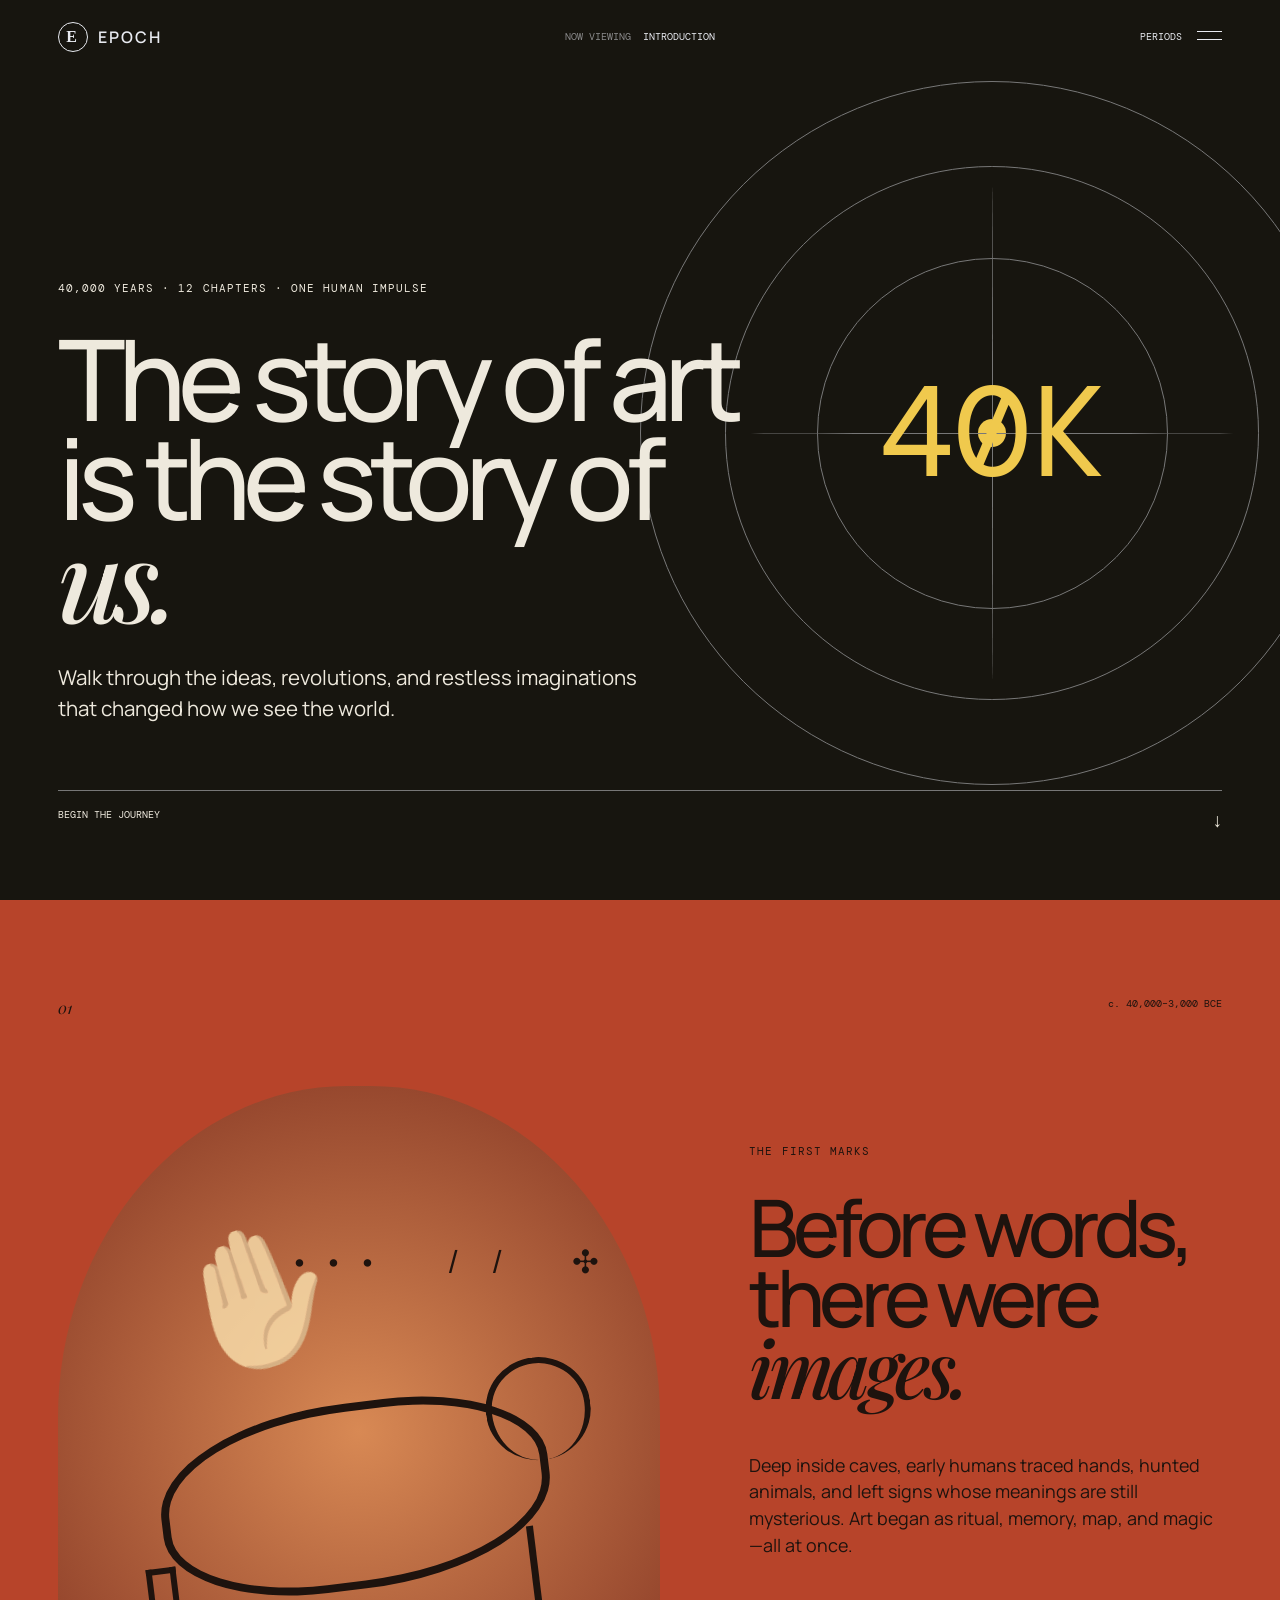
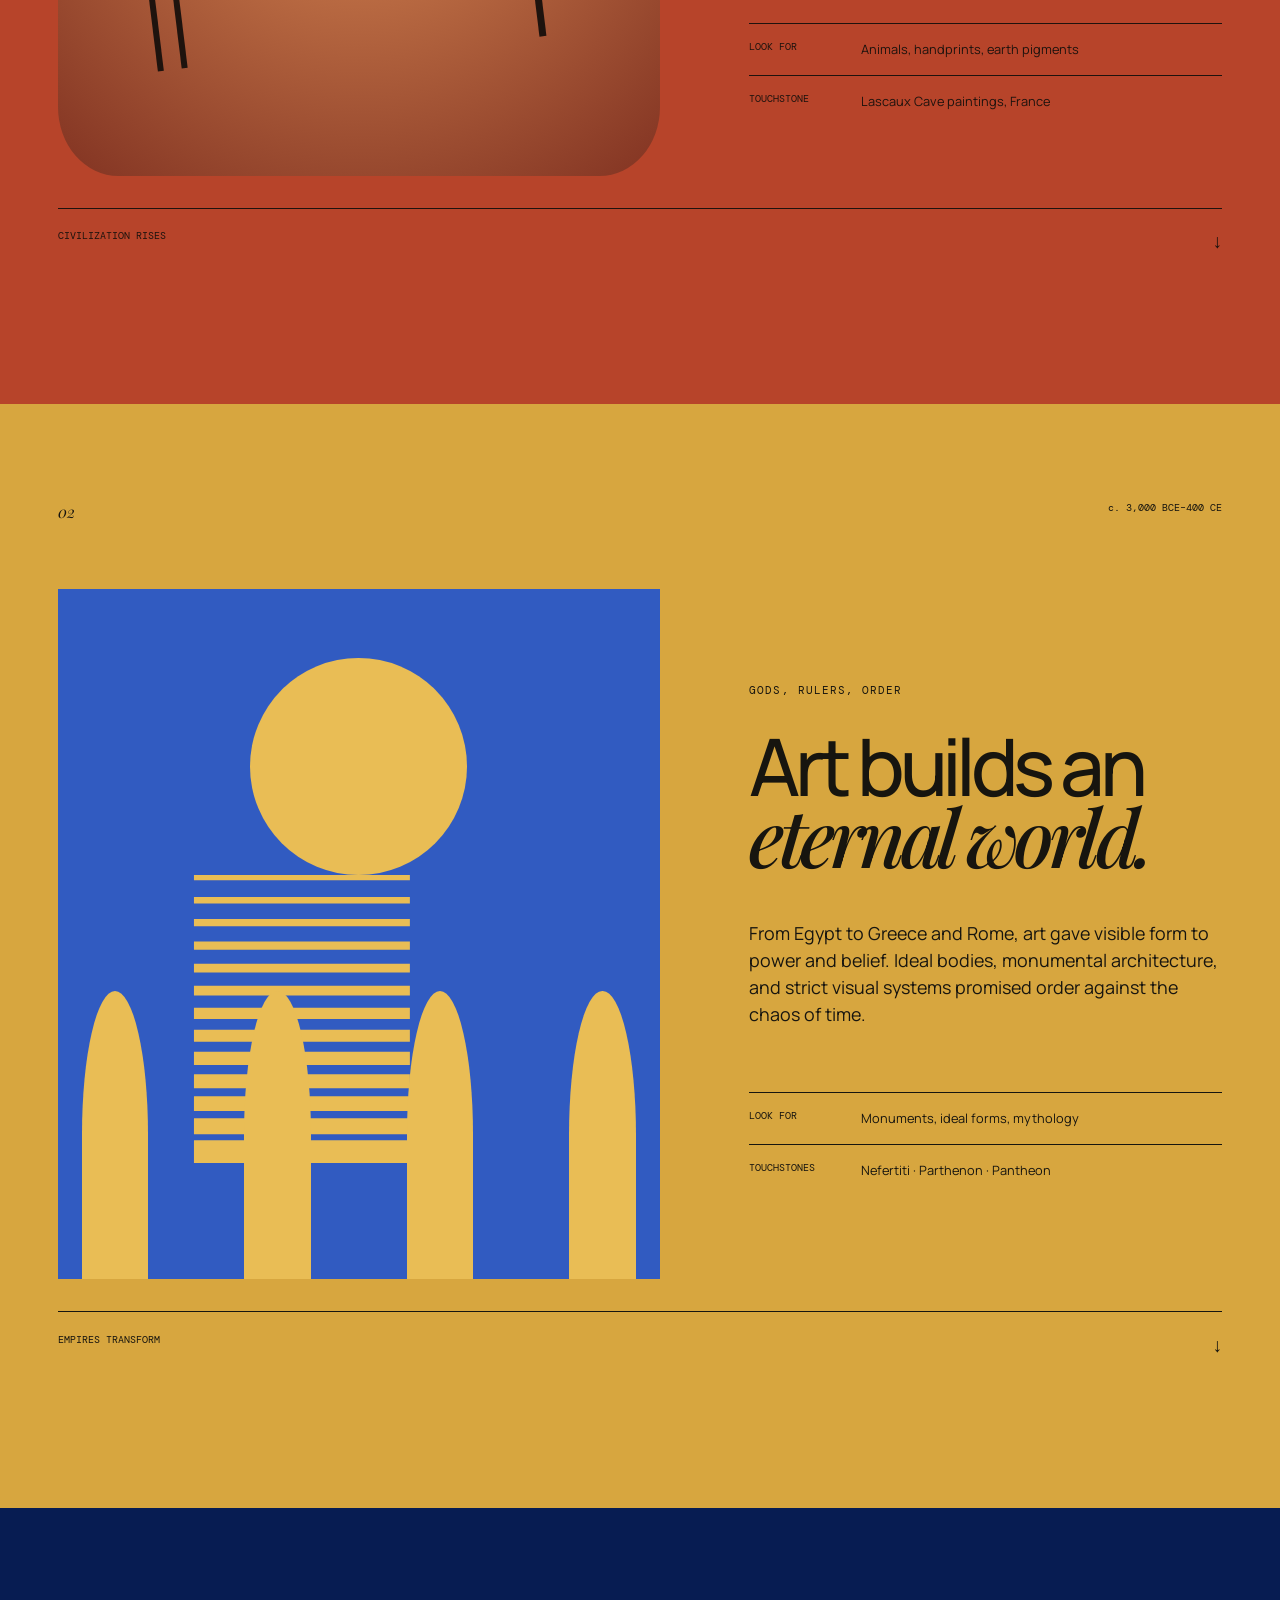
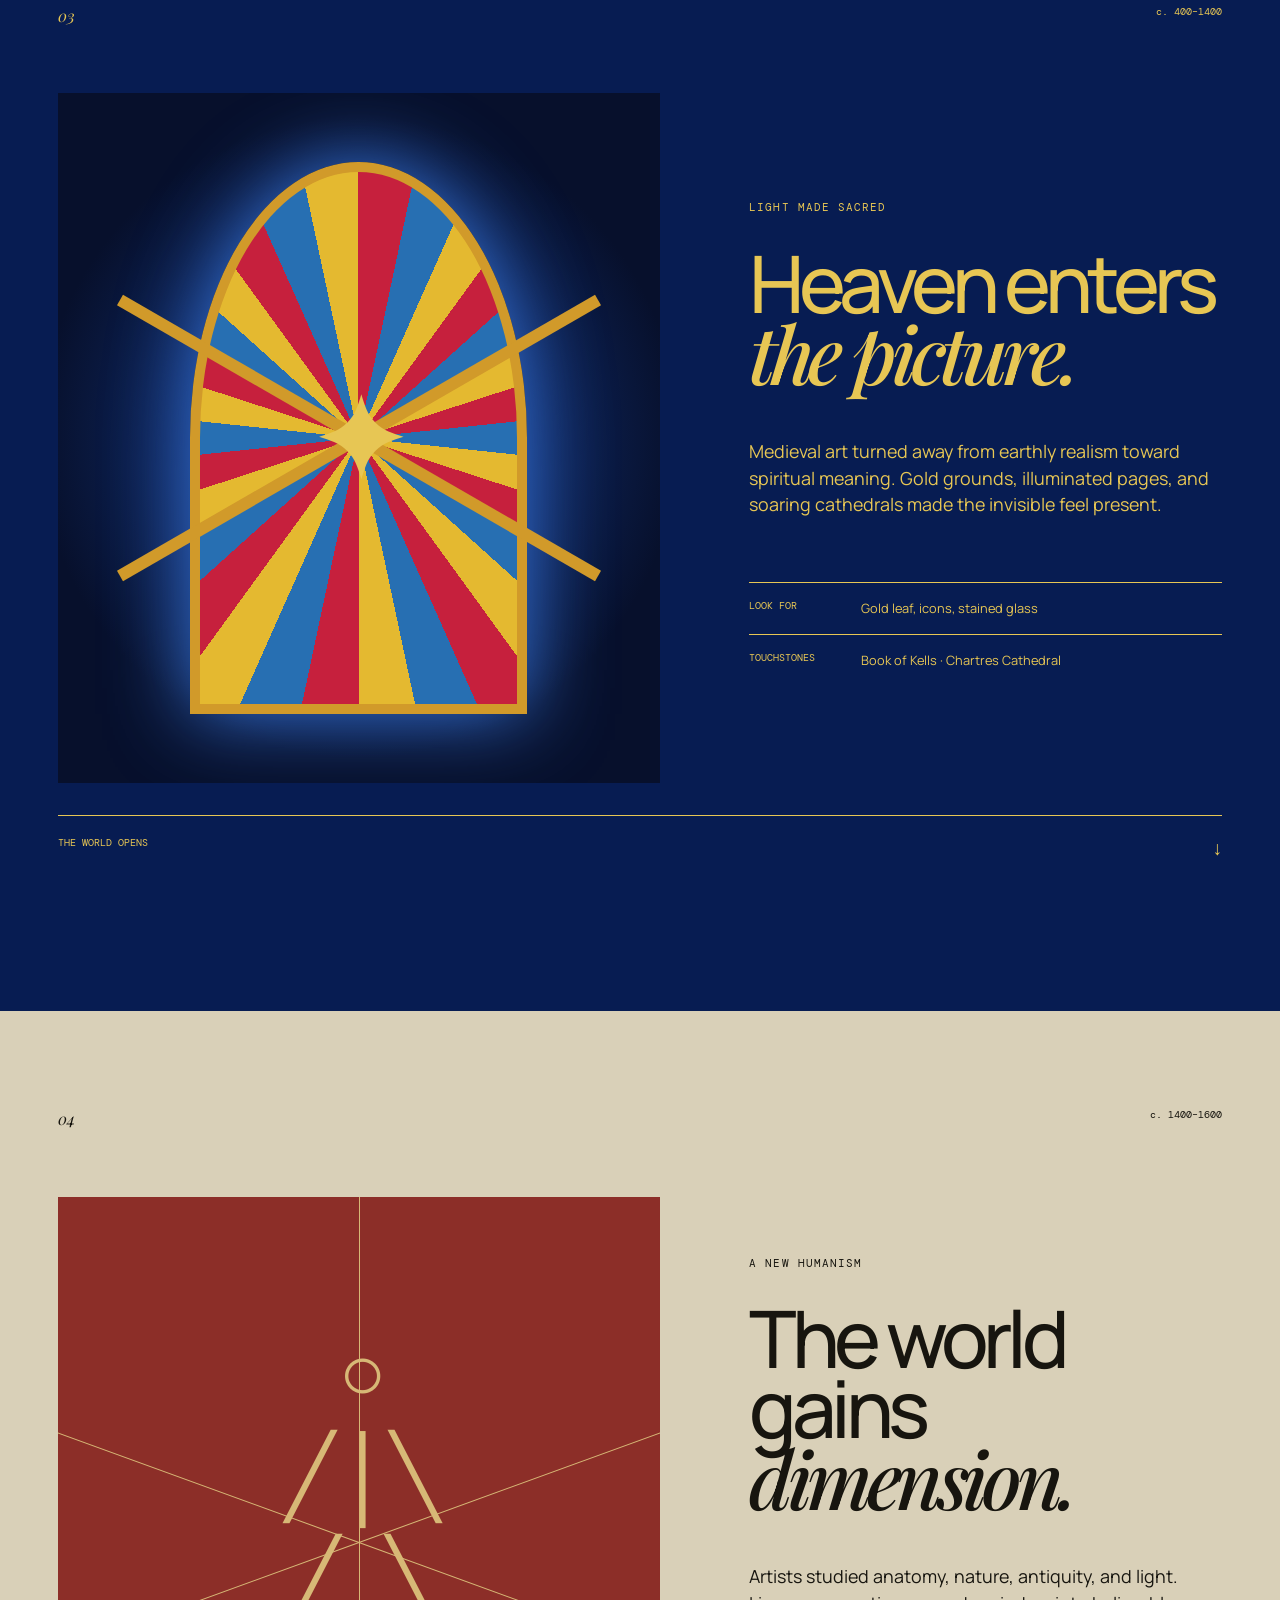
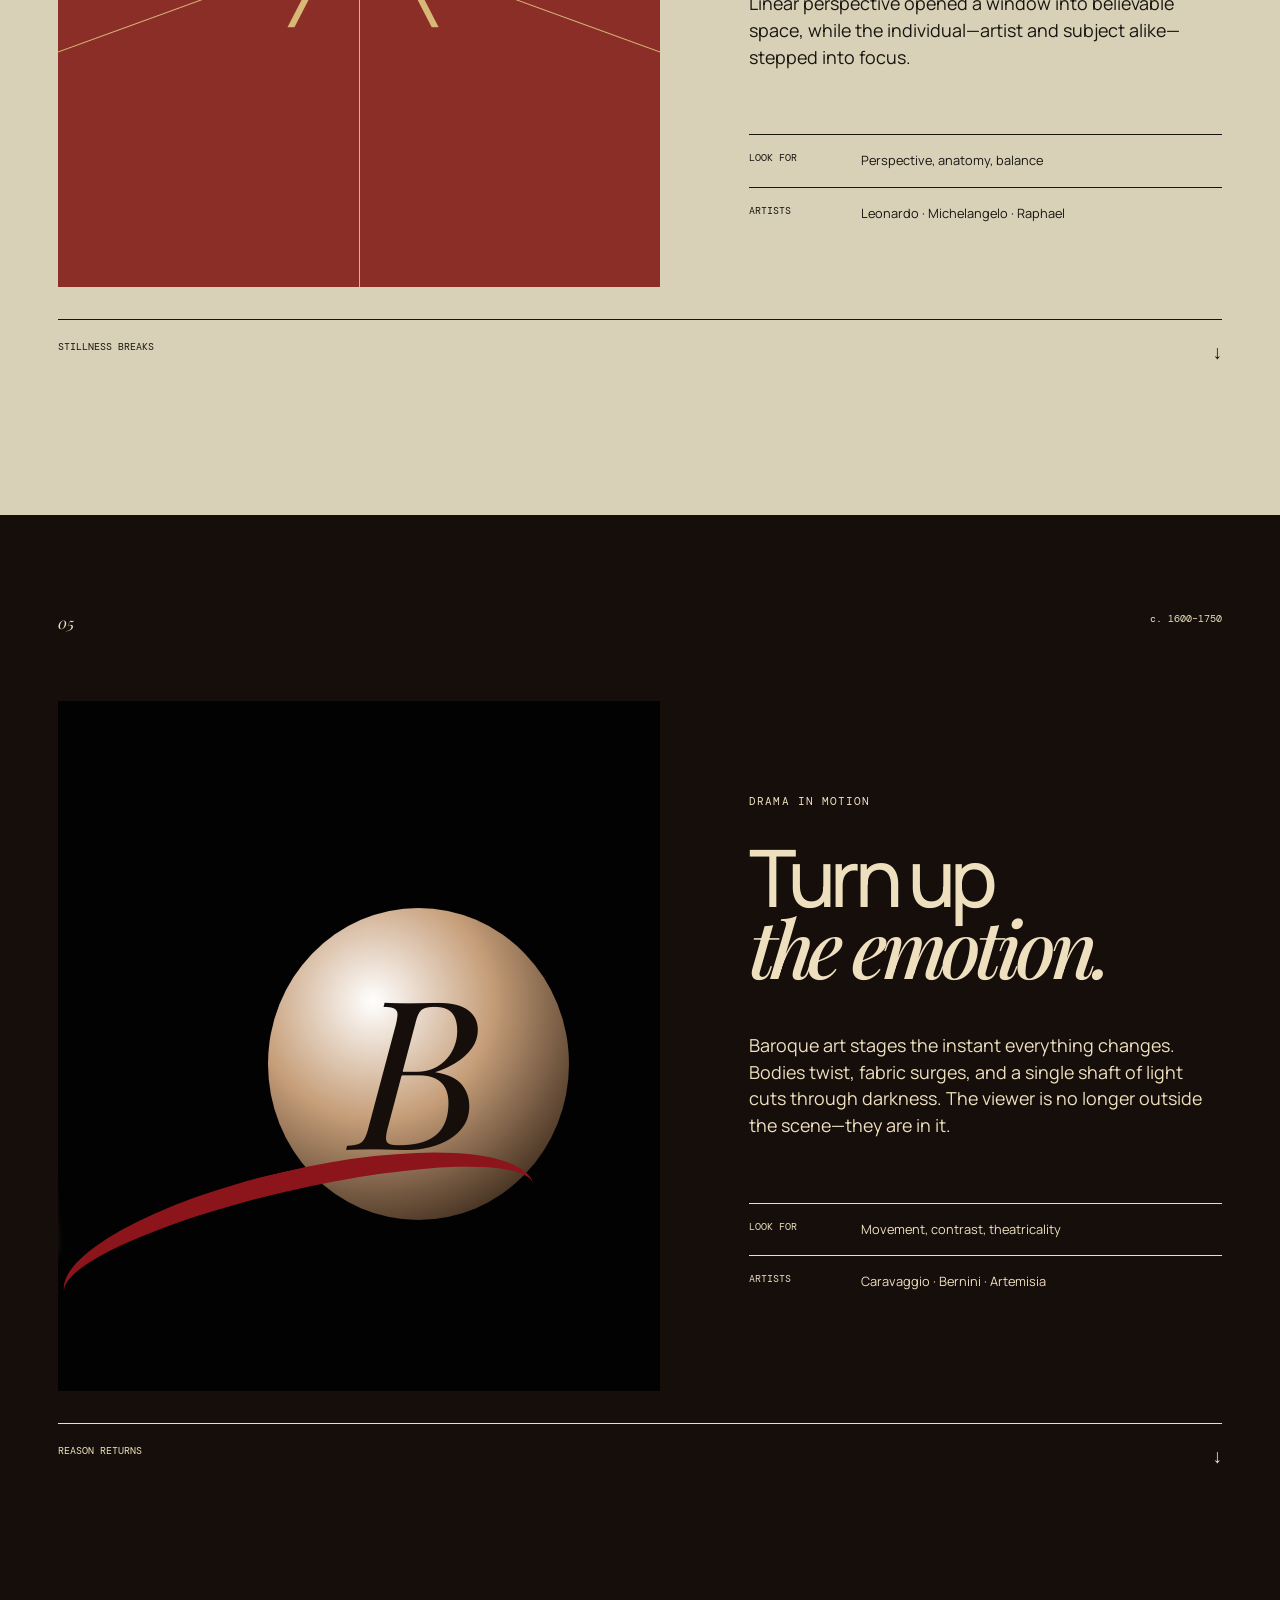
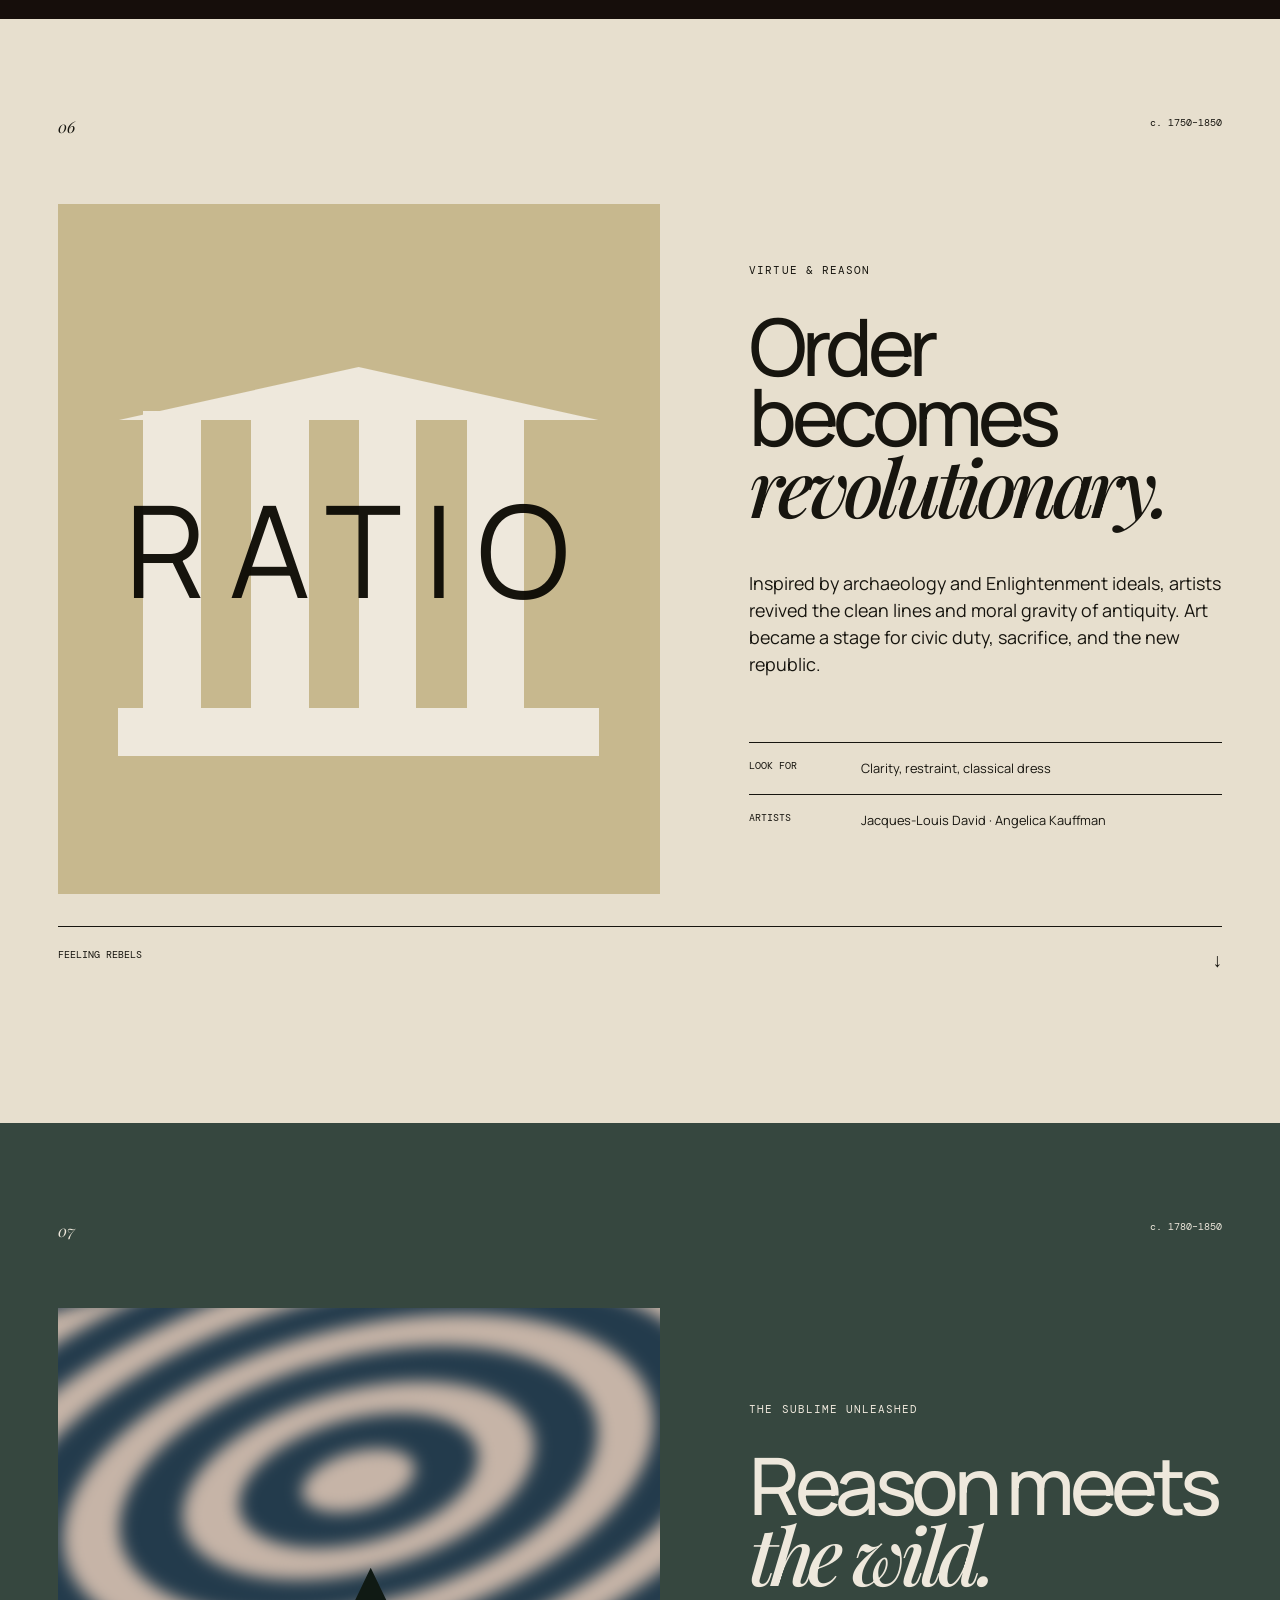
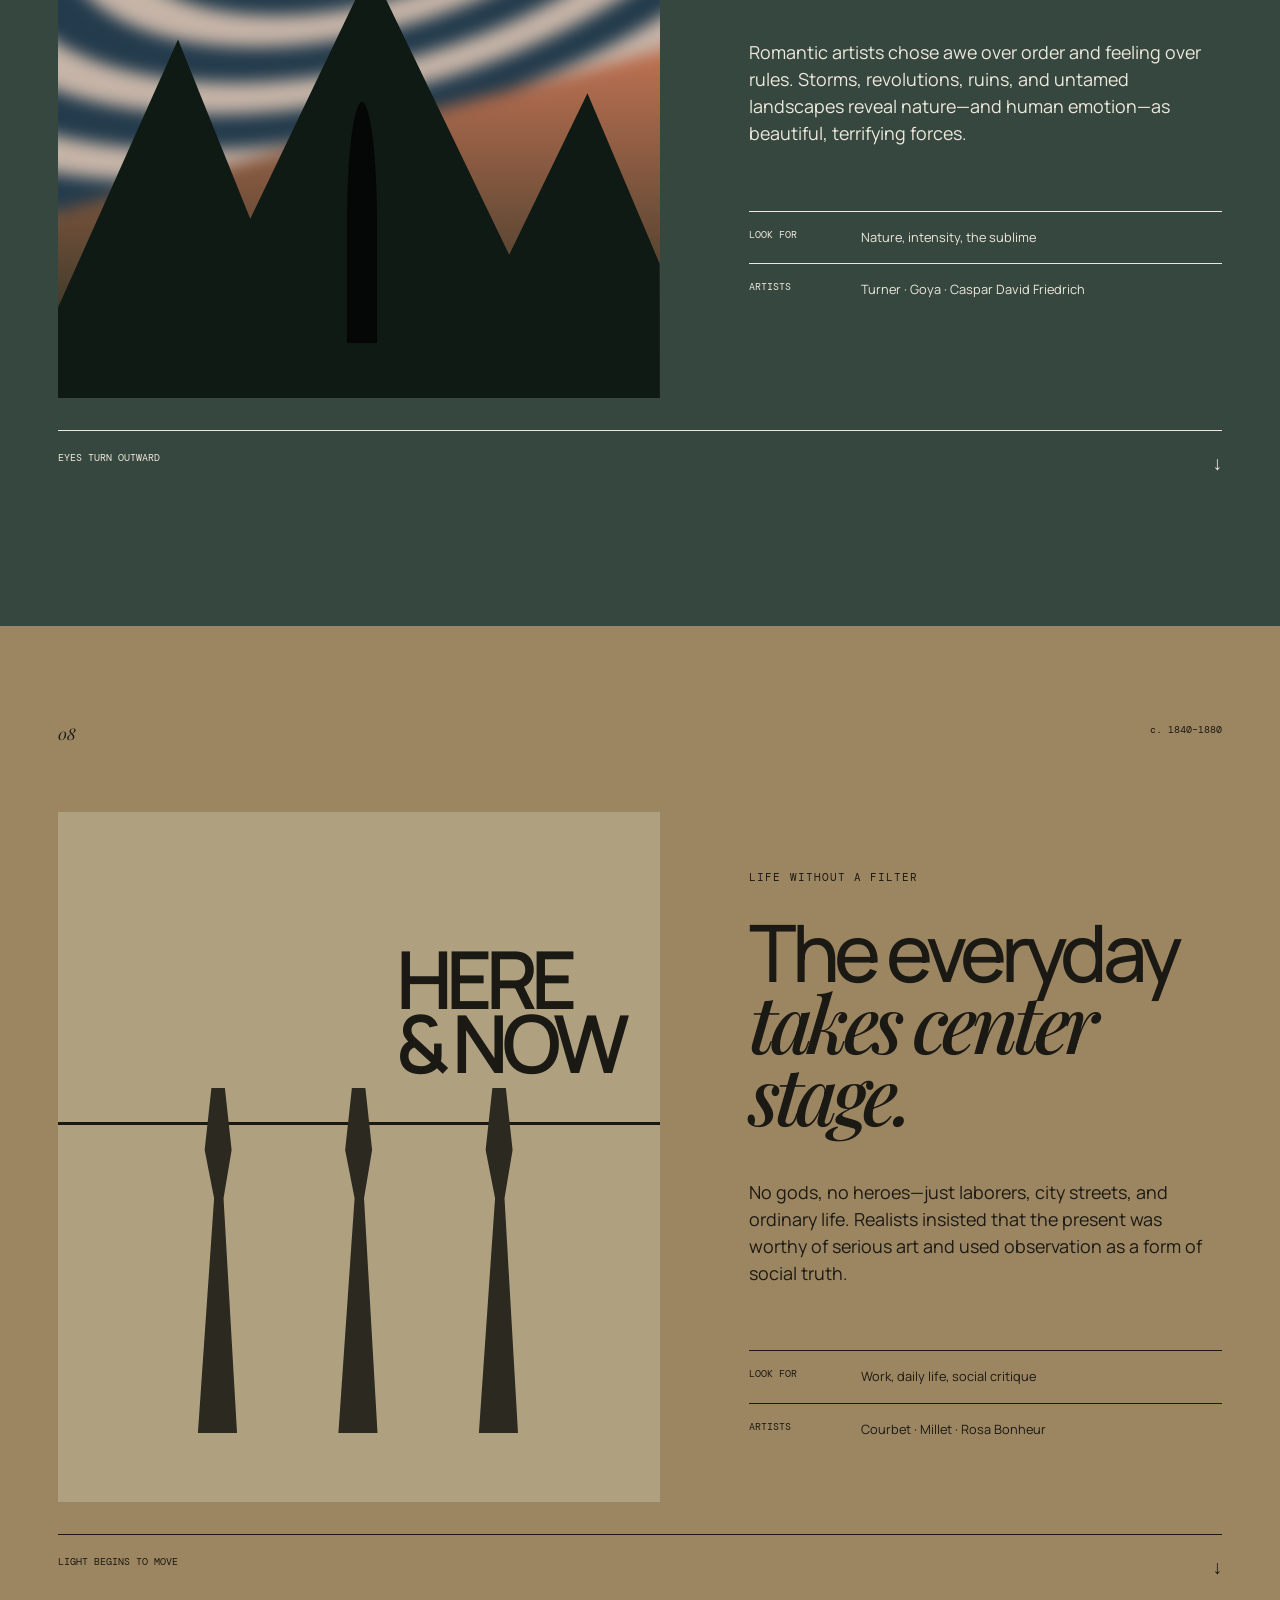
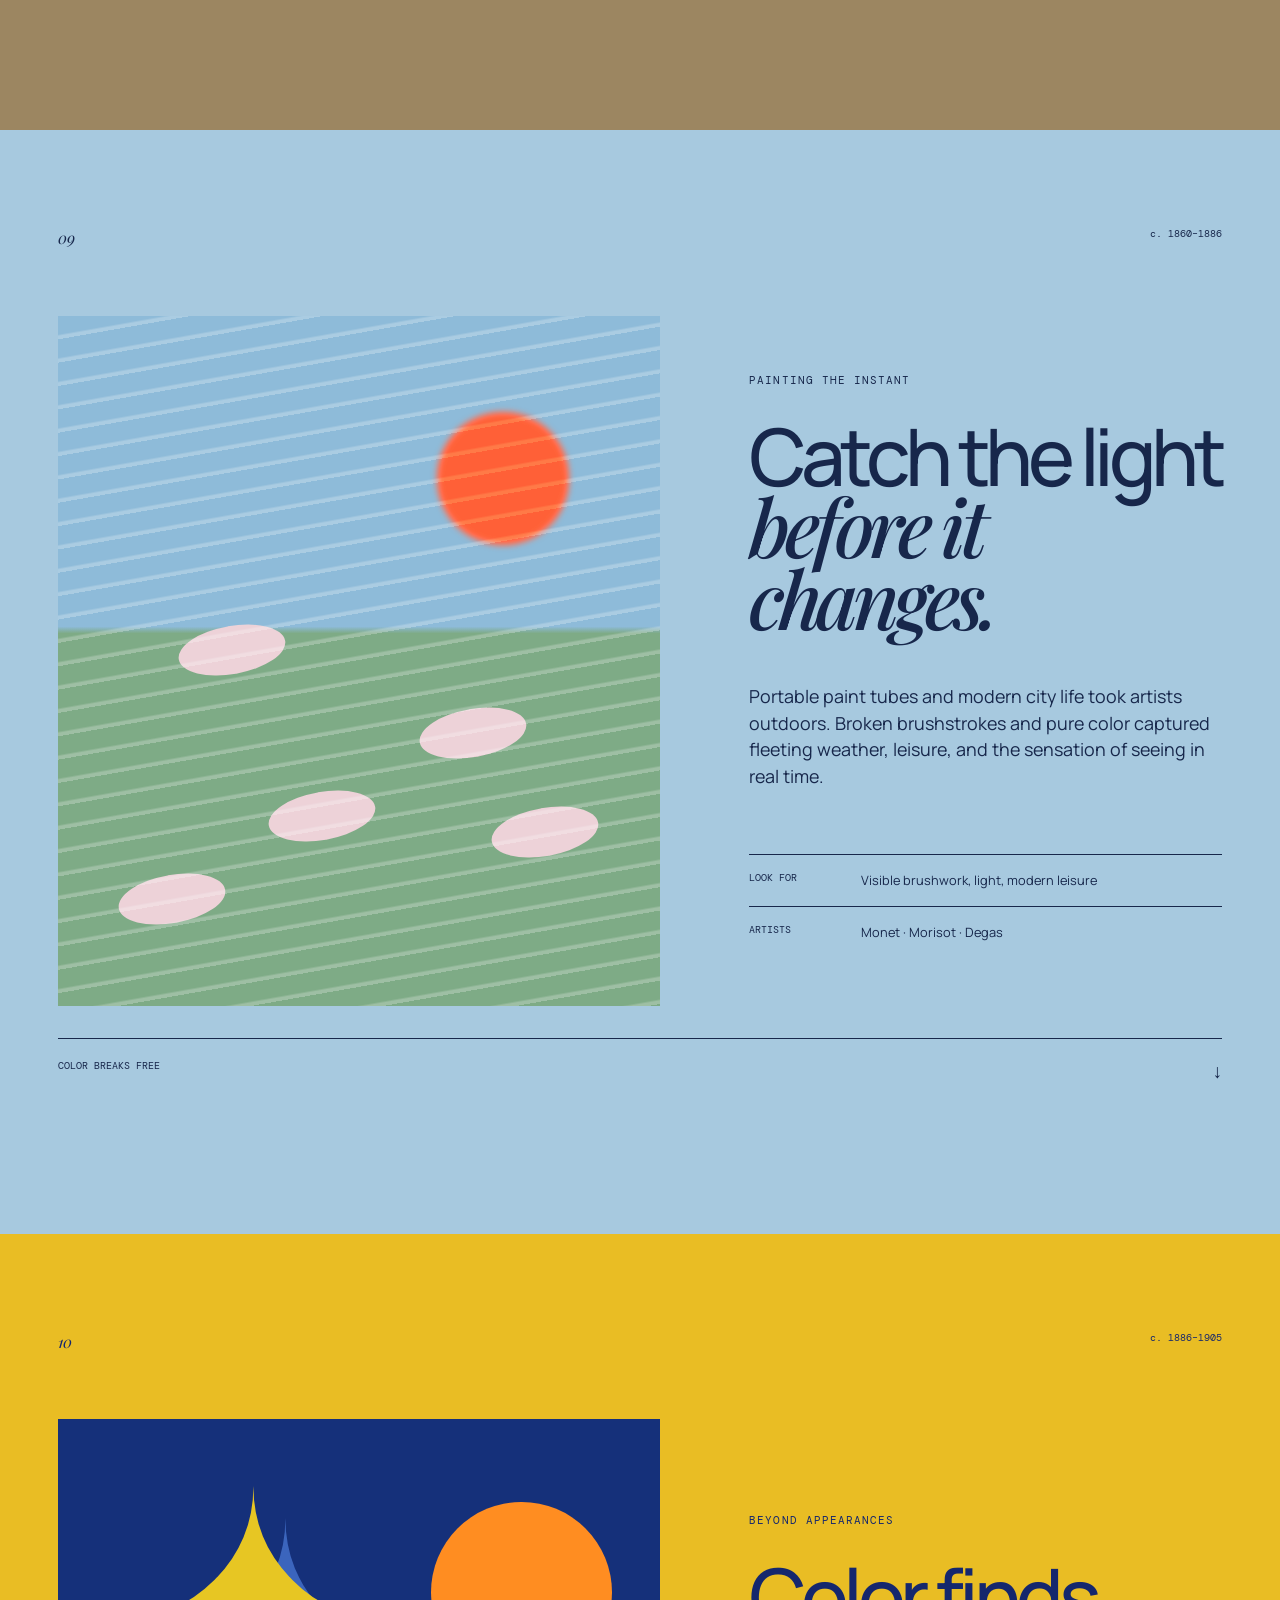
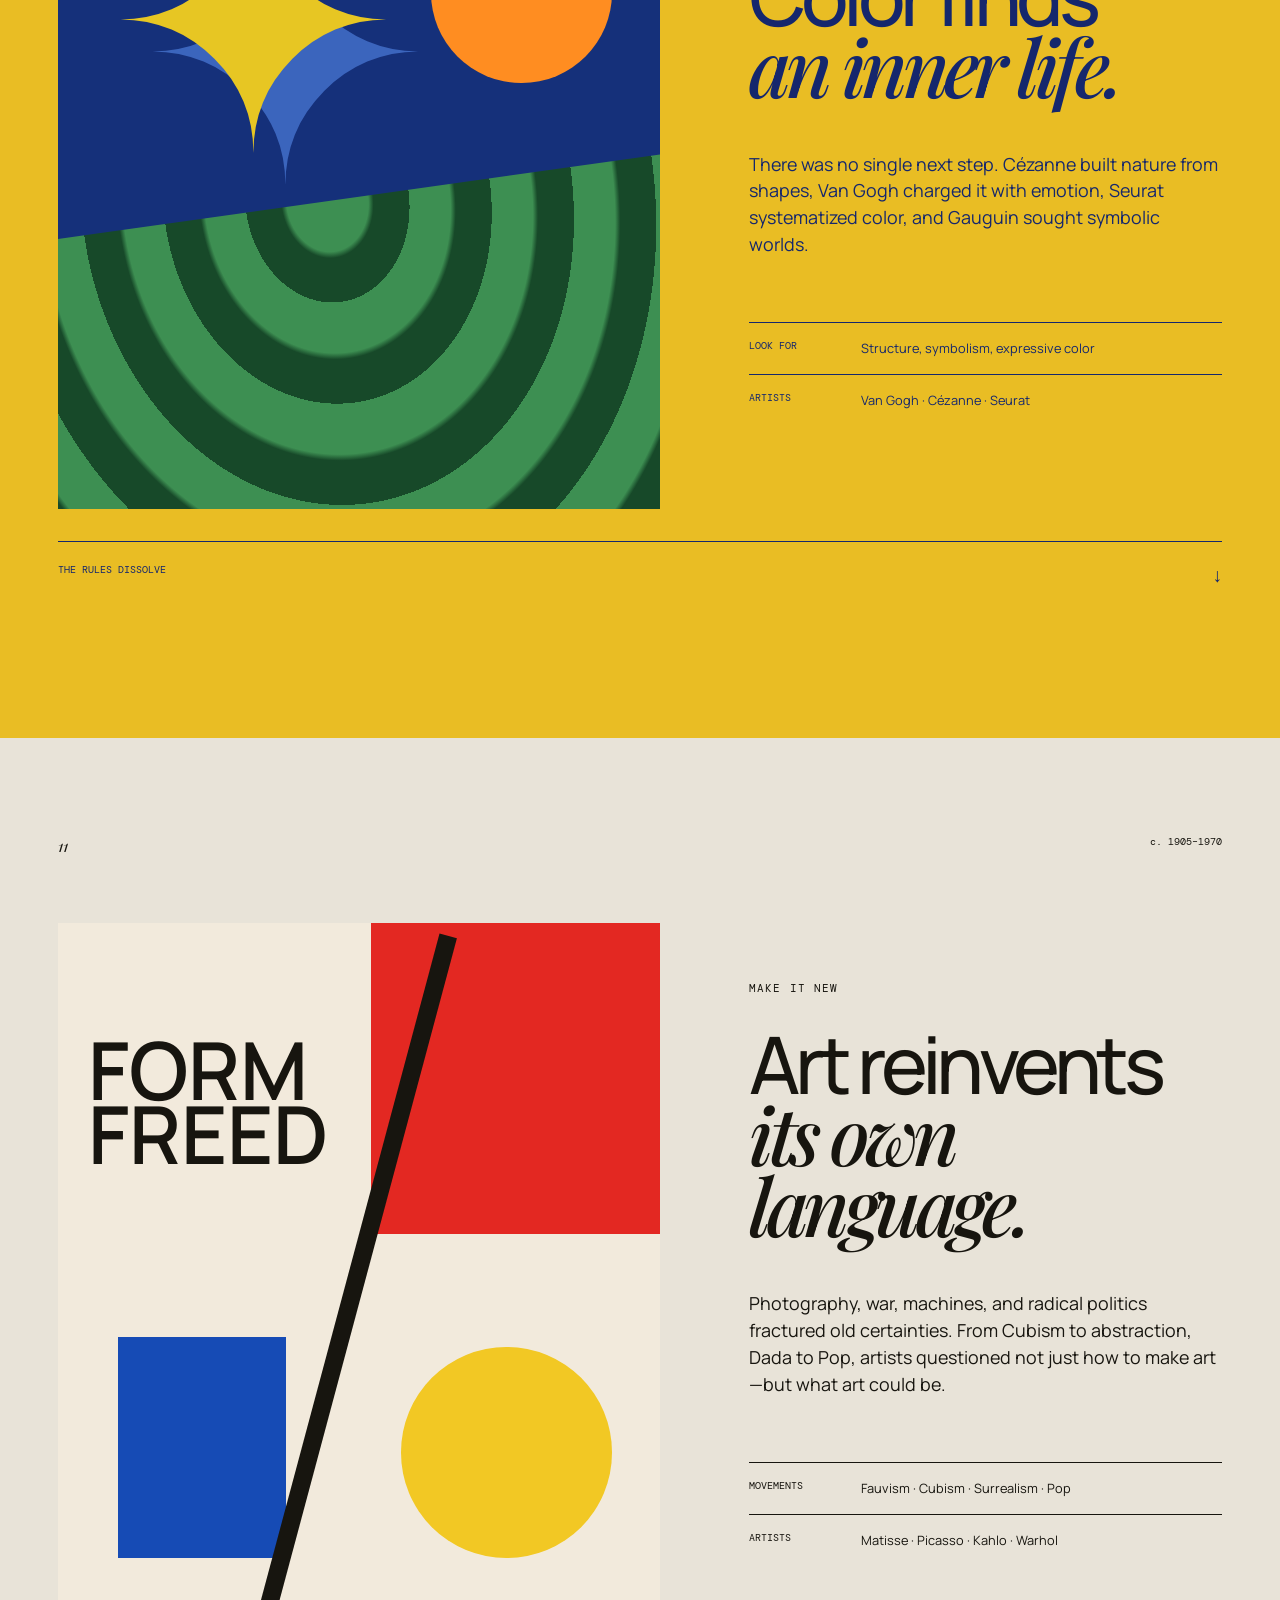
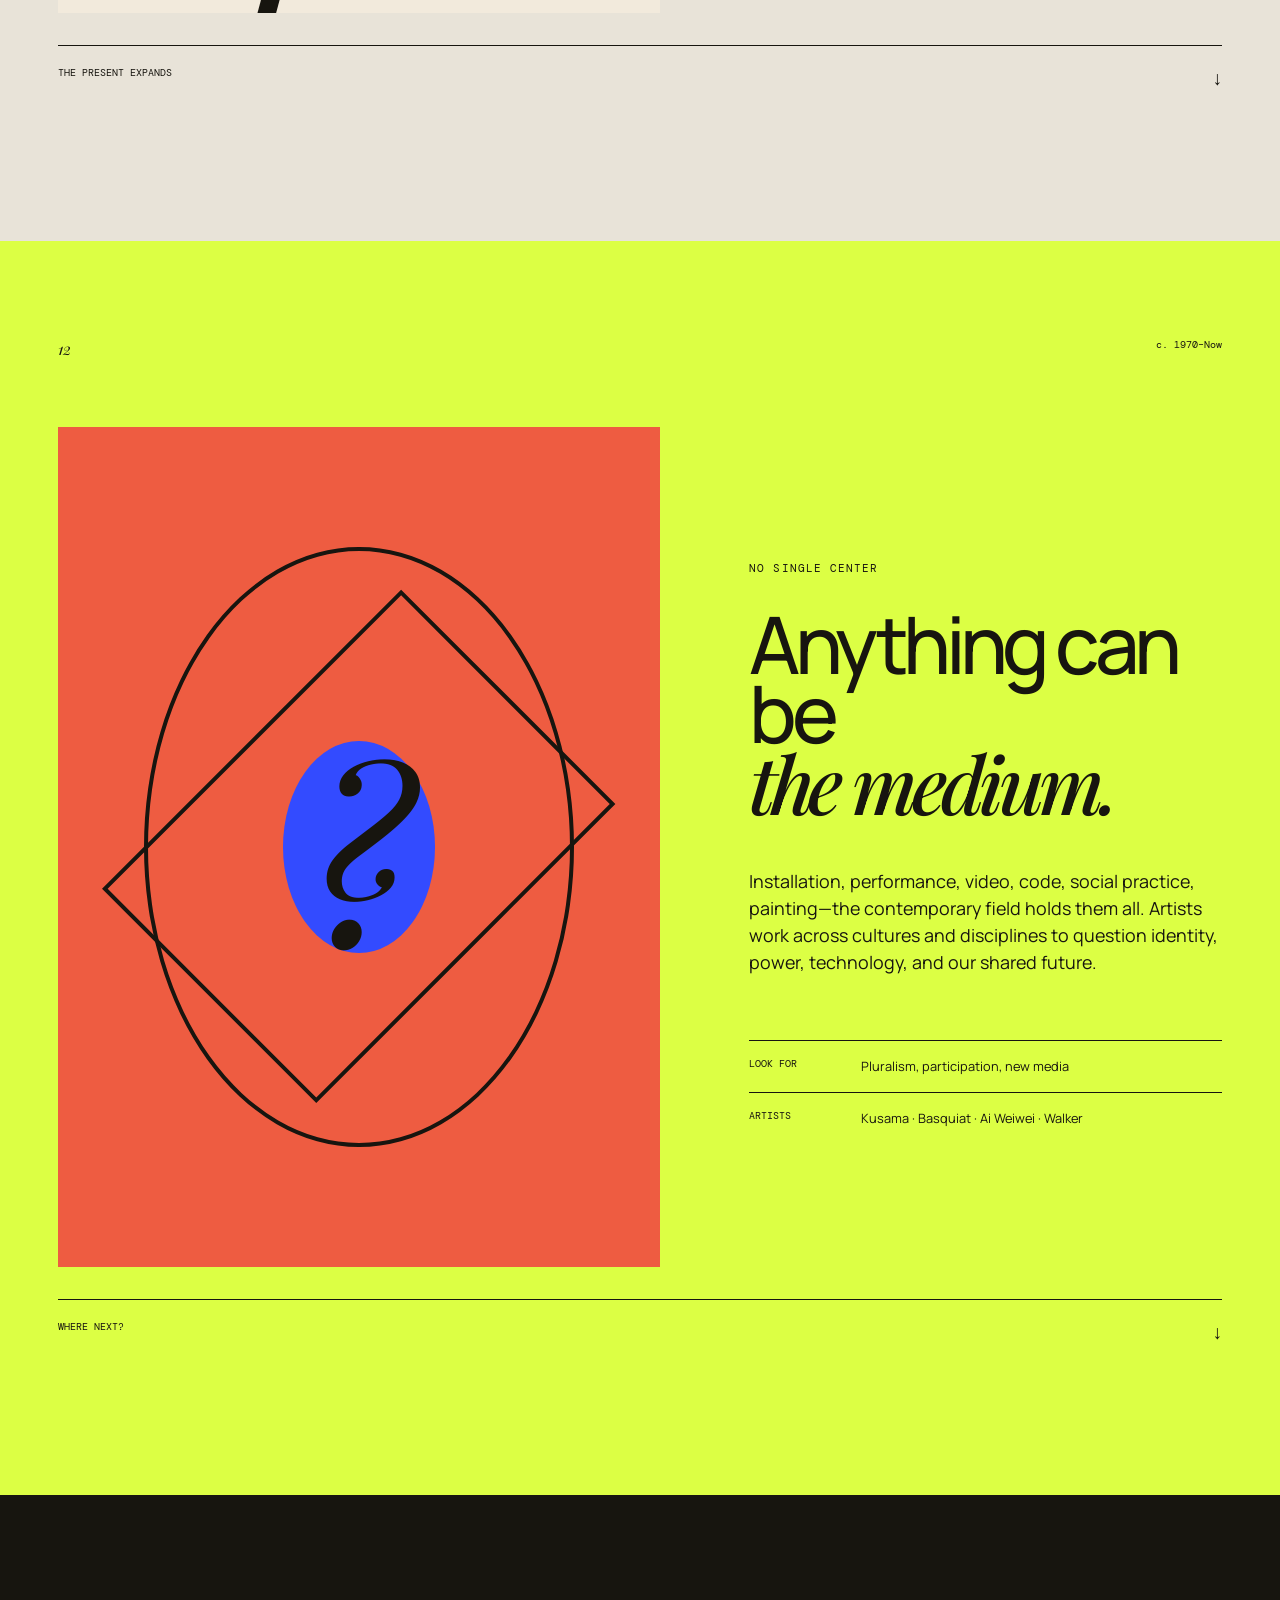
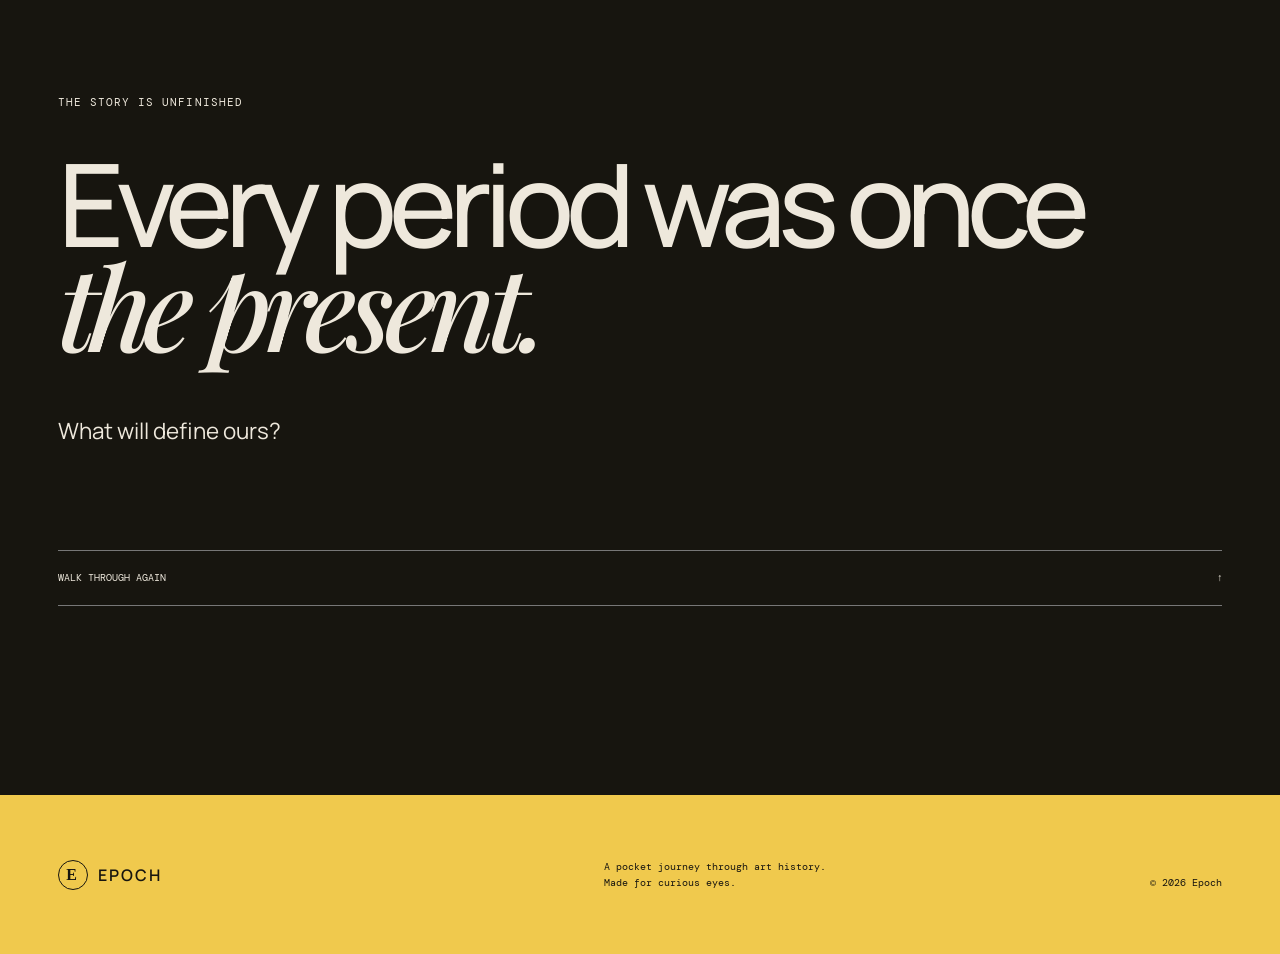
==== index.html @ 17b5f550 "Update site" ====
<!doctype html>
<html lang="en">
<head>
  <meta charset="utf-8">
  <meta name="viewport" content="width=device-width, initial-scale=1">
  <meta name="description" content="A visual journey through the major periods of art history, from prehistoric marks to contemporary ideas.">
  <meta name="theme-color" content="#17150f">
  <meta property="og:title" content="Epoch — A journey through art history">
  <meta property="og:description" content="Walk through 40,000 years of art, one era at a time.">
  <meta property="og:type" content="website">
  <title>Epoch — A journey through art history</title>
  <link rel="icon" href="assets/favicon.svg" type="image/svg+xml">
  <link rel="stylesheet" href="css/styles.css">
  <script src="js/main.js" defer></script>
</head>
<body>
  <a class="skip-link" href="#main">Skip to the journey</a>
  <header class="site-header">
    <a class="brand" href="#top" aria-label="Epoch, home"><span class="brand-mark">E</span><span>EPOCH</span></a>
    <p class="header-era" aria-live="polite"><span>Now viewing</span><b id="current-era">Introduction</b></p>
    <button class="menu-toggle" type="button" aria-expanded="false" aria-controls="site-nav"><span>Periods</span><i></i><i></i></button>
    <nav id="site-nav" class="site-nav" aria-label="Art periods">
      <p>Jump to a period</p>
      <div>
        <a href="#prehistoric"><span>01</span> Prehistoric</a><a href="#ancient"><span>02</span> Ancient</a>
        <a href="#medieval"><span>03</span> Medieval</a><a href="#renaissance"><span>04</span> Renaissance</a>
        <a href="#baroque"><span>05</span> Baroque</a><a href="#neoclassicism"><span>06</span> Neoclassicism</a>
        <a href="#romanticism"><span>07</span> Romanticism</a><a href="#realism"><span>08</span> Realism</a>
        <a href="#impressionism"><span>09</span> Impressionism</a><a href="#post-impressionism"><span>10</span> Post-Impressionism</a>
        <a href="#modernism"><span>11</span> Modernism</a><a href="#contemporary"><span>12</span> Contemporary</a>
      </div>
    </nav>
  </header>
  <div class="progress" aria-hidden="true"><span id="progress-bar"></span></div>

  <main id="main">
    <section class="hero" id="top" data-era="Introduction">
      <div class="hero-copy reveal">
        <p class="kicker">40,000 years · 12 chapters · One human impulse</p>
        <h1>The story of art is the story of <em>us.</em></h1>
        <p class="intro">Walk through the ideas, revolutions, and restless imaginations that changed how we see the world.</p>
      </div>
      <div class="hero-art" aria-hidden="true"><i></i><i></i><i></i><span>40K</span></div>
      <a class="begin" href="#prehistoric"><span>Begin the journey</span><b>↓</b></a>
    </section>

    <section class="era prehistoric" id="prehistoric" data-era="Prehistoric Art">
      <div class="era-number">01</div><div class="era-date">c. 40,000–3,000 BCE</div>
      <div class="era-visual cave-visual" aria-label="Abstract interpretation of prehistoric cave painting">
        <div class="hand">✋</div><div class="bison"><i></i><b></b><span></span></div><div class="cave-marks">••• &nbsp; / / &nbsp; ✣</div>
      </div>
      <article class="era-copy reveal"><p class="kicker">The first marks</p><h2>Before words,<br>there were <em>images.</em></h2><p>Deep inside caves, early humans traced hands, hunted animals, and left signs whose meanings are still mysterious. Art began as ritual, memory, map, and magic—all at once.</p><dl><div><dt>Look for</dt><dd>Animals, handprints, earth pigments</dd></div><div><dt>Touchstone</dt><dd>Lascaux Cave paintings, France</dd></div></dl></article>
      <a class="next-era" href="#ancient">Civilization rises <span>↓</span></a>
    </section>

    <section class="era ancient" id="ancient" data-era="Ancient Art">
      <div class="era-number">02</div><div class="era-date">c. 3,000 BCE–400 CE</div>
      <div class="era-visual ancient-visual" aria-hidden="true"><div class="sun"></div><div class="profile">𓁶</div><div class="columns"><i></i><i></i><i></i><i></i></div></div>
      <article class="era-copy reveal"><p class="kicker">Gods, rulers, order</p><h2>Art builds an<br><em>eternal world.</em></h2><p>From Egypt to Greece and Rome, art gave visible form to power and belief. Ideal bodies, monumental architecture, and strict visual systems promised order against the chaos of time.</p><dl><div><dt>Look for</dt><dd>Monuments, ideal forms, mythology</dd></div><div><dt>Touchstones</dt><dd>Nefertiti · Parthenon · Pantheon</dd></div></dl></article>
      <a class="next-era" href="#medieval">Empires transform <span>↓</span></a>
    </section>

    <section class="era medieval" id="medieval" data-era="Medieval Art">
      <div class="era-number">03</div><div class="era-date">c. 400–1400</div>
      <div class="era-visual medieval-visual" aria-hidden="true"><div class="window"><i></i><b>✦</b><span></span></div></div>
      <article class="era-copy reveal"><p class="kicker">Light made sacred</p><h2>Heaven enters<br><em>the picture.</em></h2><p>Medieval art turned away from earthly realism toward spiritual meaning. Gold grounds, illuminated pages, and soaring cathedrals made the invisible feel present.</p><dl><div><dt>Look for</dt><dd>Gold leaf, icons, stained glass</dd></div><div><dt>Touchstones</dt><dd>Book of Kells · Chartres Cathedral</dd></div></dl></article>
      <a class="next-era" href="#renaissance">The world opens <span>↓</span></a>
    </section>

    <section class="era renaissance" id="renaissance" data-era="The Renaissance">
      <div class="era-number">04</div><div class="era-date">c. 1400–1600</div>
      <div class="era-visual renaissance-visual" aria-hidden="true"><div class="perspective"><i></i><i></i><i></i><i></i><i></i></div><div class="figure">○<br>╱│╲<br>╱ ╲</div></div>
      <article class="era-copy reveal"><p class="kicker">A new humanism</p><h2>The world gains<br><em>dimension.</em></h2><p>Artists studied anatomy, nature, antiquity, and light. Linear perspective opened a window into believable space, while the individual—artist and subject alike—stepped into focus.</p><dl><div><dt>Look for</dt><dd>Perspective, anatomy, balance</dd></div><div><dt>Artists</dt><dd>Leonardo · Michelangelo · Raphael</dd></div></dl></article>
      <a class="next-era" href="#baroque">Stillness breaks <span>↓</span></a>
    </section>

    <section class="era baroque" id="baroque" data-era="Baroque">
      <div class="era-number">05</div><div class="era-date">c. 1600–1750</div>
      <div class="era-visual baroque-visual" aria-hidden="true"><div class="spotlight"></div><div class="pearl">B</div><div class="swoop"></div></div>
      <article class="era-copy reveal"><p class="kicker">Drama in motion</p><h2>Turn up<br><em>the emotion.</em></h2><p>Baroque art stages the instant everything changes. Bodies twist, fabric surges, and a single shaft of light cuts through darkness. The viewer is no longer outside the scene—they are in it.</p><dl><div><dt>Look for</dt><dd>Movement, contrast, theatricality</dd></div><div><dt>Artists</dt><dd>Caravaggio · Bernini · Artemisia</dd></div></dl></article>
      <a class="next-era" href="#neoclassicism">Reason returns <span>↓</span></a>
    </section>

    <section class="era neoclassicism" id="neoclassicism" data-era="Neoclassicism">
      <div class="era-number">06</div><div class="era-date">c. 1750–1850</div>
      <div class="era-visual neo-visual" aria-hidden="true"><div class="temple"><b></b><i></i><i></i><i></i><i></i><span></span></div><p>RATIO</p></div>
      <article class="era-copy reveal"><p class="kicker">Virtue &amp; reason</p><h2>Order becomes<br><em>revolutionary.</em></h2><p>Inspired by archaeology and Enlightenment ideals, artists revived the clean lines and moral gravity of antiquity. Art became a stage for civic duty, sacrifice, and the new republic.</p><dl><div><dt>Look for</dt><dd>Clarity, restraint, classical dress</dd></div><div><dt>Artists</dt><dd>Jacques-Louis David · Angelica Kauffman</dd></div></dl></article>
      <a class="next-era" href="#romanticism">Feeling rebels <span>↓</span></a>
    </section>

    <section class="era romanticism" id="romanticism" data-era="Romanticism">
      <div class="era-number">07</div><div class="era-date">c. 1780–1850</div>
      <div class="era-visual romantic-visual" aria-hidden="true"><div class="storm"></div><div class="mountains"></div><div class="wanderer"></div></div>
      <article class="era-copy reveal"><p class="kicker">The sublime unleashed</p><h2>Reason meets<br><em>the wild.</em></h2><p>Romantic artists chose awe over order and feeling over rules. Storms, revolutions, ruins, and untamed landscapes reveal nature—and human emotion—as beautiful, terrifying forces.</p><dl><div><dt>Look for</dt><dd>Nature, intensity, the sublime</dd></div><div><dt>Artists</dt><dd>Turner · Goya · Caspar David Friedrich</dd></div></dl></article>
      <a class="next-era" href="#realism">Eyes turn outward <span>↓</span></a>
    </section>

    <section class="era realism" id="realism" data-era="Realism">
      <div class="era-number">08</div><div class="era-date">c. 1840–1880</div>
      <div class="era-visual realism-visual" aria-hidden="true"><div class="horizon"></div><div class="workers"><i></i><i></i><i></i></div><p>HERE<br>&amp; NOW</p></div>
      <article class="era-copy reveal"><p class="kicker">Life without a filter</p><h2>The everyday<br><em>takes center stage.</em></h2><p>No gods, no heroes—just laborers, city streets, and ordinary life. Realists insisted that the present was worthy of serious art and used observation as a form of social truth.</p><dl><div><dt>Look for</dt><dd>Work, daily life, social critique</dd></div><div><dt>Artists</dt><dd>Courbet · Millet · Rosa Bonheur</dd></div></dl></article>
      <a class="next-era" href="#impressionism">Light begins to move <span>↓</span></a>
    </section>

    <section class="era impressionism" id="impressionism" data-era="Impressionism">
      <div class="era-number">09</div><div class="era-date">c. 1860–1886</div>
      <div class="era-visual impression-visual" aria-hidden="true"><div class="paint-sun"></div><div class="lilies"><i></i><i></i><i></i><i></i><i></i></div><div class="strokes"></div></div>
      <article class="era-copy reveal"><p class="kicker">Painting the instant</p><h2>Catch the light<br><em>before it changes.</em></h2><p>Portable paint tubes and modern city life took artists outdoors. Broken brushstrokes and pure color captured fleeting weather, leisure, and the sensation of seeing in real time.</p><dl><div><dt>Look for</dt><dd>Visible brushwork, light, modern leisure</dd></div><div><dt>Artists</dt><dd>Monet · Morisot · Degas</dd></div></dl></article>
      <a class="next-era" href="#post-impressionism">Color breaks free <span>↓</span></a>
    </section>

    <section class="era post-impressionism" id="post-impressionism" data-era="Post-Impressionism">
      <div class="era-number">10</div><div class="era-date">c. 1886–1905</div>
      <div class="era-visual post-visual" aria-hidden="true"><div class="star-swirl">✦</div><div class="post-sun"></div><div class="post-land"></div></div>
      <article class="era-copy reveal"><p class="kicker">Beyond appearances</p><h2>Color finds<br><em>an inner life.</em></h2><p>There was no single next step. Cézanne built nature from shapes, Van Gogh charged it with emotion, Seurat systematized color, and Gauguin sought symbolic worlds.</p><dl><div><dt>Look for</dt><dd>Structure, symbolism, expressive color</dd></div><div><dt>Artists</dt><dd>Van Gogh · Cézanne · Seurat</dd></div></dl></article>
      <a class="next-era" href="#modernism">The rules dissolve <span>↓</span></a>
    </section>

    <section class="era modernism" id="modernism" data-era="Modernism">
      <div class="era-number">11</div><div class="era-date">c. 1905–1970</div>
      <div class="era-visual modern-visual" aria-hidden="true"><div class="square s1"></div><div class="square s2"></div><div class="circle"></div><div class="line"></div><p>FORM<br>FREED</p></div>
      <article class="era-copy reveal"><p class="kicker">Make it new</p><h2>Art reinvents<br><em>its own language.</em></h2><p>Photography, war, machines, and radical politics fractured old certainties. From Cubism to abstraction, Dada to Pop, artists questioned not just how to make art—but what art could be.</p><dl><div><dt>Movements</dt><dd>Fauvism · Cubism · Surrealism · Pop</dd></div><div><dt>Artists</dt><dd>Matisse · Picasso · Kahlo · Warhol</dd></div></dl></article>
      <a class="next-era" href="#contemporary">The present expands <span>↓</span></a>
    </section>

    <section class="era contemporary" id="contemporary" data-era="Contemporary Art">
      <div class="era-number">12</div><div class="era-date">c. 1970–Now</div>
      <div class="era-visual contemporary-visual" aria-hidden="true"><div class="portal"><i></i><i></i><i></i></div><p>?</p></div>
      <article class="era-copy reveal"><p class="kicker">No single center</p><h2>Anything can be<br><em>the medium.</em></h2><p>Installation, performance, video, code, social practice, painting—the contemporary field holds them all. Artists work across cultures and disciplines to question identity, power, technology, and our shared future.</p><dl><div><dt>Look for</dt><dd>Pluralism, participation, new media</dd></div><div><dt>Artists</dt><dd>Kusama · Basquiat · Ai Weiwei · Walker</dd></div></dl></article>
      <a class="next-era" href="#epilogue">Where next? <span>↓</span></a>
    </section>

    <section class="epilogue" id="epilogue" data-era="The next epoch">
      <p class="kicker reveal">The story is unfinished</p>
      <h2 class="reveal">Every period was once<br><em>the present.</em></h2>
      <p class="reveal">What will define ours?</p>
      <a class="restart reveal" href="#top">Walk through again <span>↑</span></a>
    </section>
  </main>
  <footer><a class="brand" href="#top"><span class="brand-mark">E</span><span>EPOCH</span></a><p>A pocket journey through art history.<br>Made for curious eyes.</p><p>© <span id="year">2026</span> Epoch</p></footer>
</body>
</html>
---- css/styles.css ----
@import url('https://fonts.googleapis.com/css2?family=DM+Mono:wght@300;400&family=Manrope:wght@400;500;600&family=Playfair+Display:ital,wght@1,500&display=swap');
:root{--ink:#17150f;--paper:#f1ede2;--yellow:#f0c94d;--pad:clamp(1.2rem,4.5vw,5rem)}*{box-sizing:border-box}html{scroll-behavior:smooth}body{margin:0;background:var(--paper);color:var(--ink);font-family:Manrope,Arial,sans-serif;line-height:1.5}a{color:inherit;text-decoration:none}button{font:inherit}.skip-link{position:fixed;z-index:100;top:.5rem;left:.5rem;background:#fff;padding:.7rem 1rem;transform:translateY(-150%)}.skip-link:focus{transform:none}.site-header{position:fixed;z-index:50;top:0;left:0;width:100%;height:74px;padding:0 var(--pad);display:flex;align-items:center;justify-content:space-between;color:#fff;mix-blend-mode:difference}.brand{display:flex;align-items:center;gap:.65rem;font-weight:600;letter-spacing:.12em}.brand-mark{width:30px;height:30px;border:1px solid;border-radius:50%;display:grid;place-items:center;font-family:Georgia,serif}.header-era{position:absolute;left:50%;transform:translateX(-50%);display:flex;gap:.7rem;margin:0;font-family:'DM Mono',monospace;font-size:.62rem;text-transform:uppercase}.header-era span{opacity:.55}.header-era b{font-weight:400}.menu-toggle{position:relative;z-index:2;color:inherit;background:none;border:0;padding:.7rem 2.5rem .7rem 0;text-transform:uppercase;font-family:'DM Mono',monospace;font-size:.65rem}.menu-toggle i{position:absolute;right:0;width:25px;height:1px;background:currentColor;transition:.3s}.menu-toggle i:first-of-type{top:13px}.menu-toggle i:last-of-type{top:21px}.menu-toggle[aria-expanded=true] i:first-of-type{top:17px;transform:rotate(45deg)}.menu-toggle[aria-expanded=true] i:last-of-type{top:17px;transform:rotate(-45deg)}.site-nav{display:none;position:fixed;inset:0;background:#181713;color:#eee8dc;z-index:1;padding:clamp(7rem,12vh,10rem) var(--pad) 3rem;overflow:auto}.site-nav.is-open{display:block}.site-nav>p{font-family:'DM Mono';text-transform:uppercase;font-size:.65rem;opacity:.6;margin:0 0 3rem}.site-nav>div{display:grid;grid-template-columns:repeat(2,1fr);gap:0 5vw}.site-nav a{padding:.7rem 0;border-bottom:1px solid #555;font-size:clamp(1.3rem,3vw,2.5rem);letter-spacing:-.04em}.site-nav a span{font-family:'DM Mono';font-size:.6rem;margin-right:1rem;opacity:.5}.progress{position:fixed;z-index:60;left:0;bottom:0;width:100%;height:4px}.progress span{display:block;width:100%;height:100%;background:var(--yellow);transform:scaleX(0);transform-origin:left}.menu-open{overflow:hidden}
.kicker{font-family:'DM Mono',monospace;text-transform:uppercase;letter-spacing:.1em;font-size:.66rem}.hero{position:relative;min-height:100svh;overflow:hidden;background:#17150f;color:#eee9dd;padding:clamp(9rem,18vh,13rem) var(--pad) 3rem;display:grid;grid-template-columns:1.2fr .8fr;align-items:center}.hero-copy{position:relative;z-index:2}.hero h1,.era h2,.epilogue h2{font-size:clamp(4rem,8.8vw,9rem);line-height:.88;letter-spacing:-.07em;font-weight:500;margin:2rem 0}.hero h1 em,.era h2 em,.epilogue h2 em{font-family:'Playfair Display',Georgia,serif;font-weight:500}.hero .intro{max-width:37rem;font-size:clamp(1rem,1.6vw,1.35rem)}.hero-art{position:absolute;width:min(55vw,750px);aspect-ratio:1;right:-5vw;top:9vh;border:1px solid #777;border-radius:50%;display:grid;place-items:center}.hero-art:before,.hero-art:after,.hero-art i{content:"";position:absolute;border:1px solid #777;border-radius:50%}.hero-art:before{inset:12%}.hero-art:after{inset:25%}.hero-art i:nth-child(1){width:4%;height:4%;background:var(--yellow);border:0}.hero-art i:nth-child(2){width:70%;height:1px;border:0;background:#777}.hero-art i:nth-child(3){height:70%;width:1px;border:0;background:#777}.hero-art span{font-family:'DM Mono';font-size:clamp(4rem,10vw,9rem);color:var(--yellow);z-index:2}.begin{position:absolute;bottom:3rem;left:var(--pad);right:var(--pad);padding:1rem 0;border-top:1px solid #777;display:flex;justify-content:space-between;font-family:'DM Mono';font-size:.65rem;text-transform:uppercase}.begin b{font-size:1.2rem}
.era{position:relative;min-height:115vh;padding:clamp(8rem,12vw,11rem) var(--pad) 8rem;display:grid;grid-template-columns:minmax(0,1.12fr) minmax(320px,.88fr);grid-template-rows:auto 1fr auto;gap:2rem 7vw;overflow:hidden}.era-number{position:absolute;left:var(--pad);top:6rem;font-family:'Playfair Display';font-style:italic;font-size:1rem}.era-date{position:absolute;right:var(--pad);top:6rem;font-family:'DM Mono';font-size:.65rem}.era-visual{position:relative;grid-row:2;min-height:690px;overflow:hidden}.era-copy{grid-column:2;grid-row:2;align-self:center;position:relative;z-index:2}.era h2{font-size:clamp(3.5rem,6.2vw,6.5rem);margin:2rem 0 3rem}.era-copy>p:not(.kicker){font-size:clamp(1rem,1.4vw,1.2rem);max-width:37rem}.era dl{margin:4rem 0 0}.era dl div{display:grid;grid-template-columns:7rem 1fr;border-top:1px solid currentColor;padding:1rem 0}.era dt{font-family:'DM Mono';font-size:.62rem;text-transform:uppercase}.era dd{margin:0;font-size:.8rem}.next-era{grid-column:1/-1;grid-row:3;border-top:1px solid currentColor;padding:1.2rem 0;display:flex;justify-content:space-between;font-family:'DM Mono';font-size:.65rem;text-transform:uppercase}.next-era span{font-size:1.2rem}
.prehistoric{background:#b7442a;color:#1e130e}.cave-visual{background:radial-gradient(circle,#d88954,#823322);border-radius:48% 48% 10% 10%}.hand{position:absolute;left:20%;top:16%;font-size:8rem;filter:sepia(1);opacity:.75;transform:rotate(-18deg)}.bison{position:absolute;left:17%;top:46%;width:65%;height:27%;border:8px solid;border-radius:50% 40%;transform:rotate(-7deg)}.bison i,.bison b{position:absolute;width:28%;height:60%;border:6px solid;border-bottom:0;border-radius:50%;right:-15%;top:-18%}.bison b{right:auto;left:-8%;top:78%;width:8%;height:60%;border-radius:0}.bison span{position:absolute;right:4%;top:80%;height:65%;border-left:7px solid}.cave-marks{position:absolute;right:8%;top:22%;font-size:2rem;letter-spacing:.4em}.ancient{background:#d7a63f}.ancient-visual{background:#315bc1;color:#e9bd55}.sun{position:absolute;width:36%;aspect-ratio:1;border-radius:50%;background:#e9bd55;left:32%;top:10%}.profile{position:absolute;font-size:25rem;line-height:1;bottom:10%;left:16%}.columns{position:absolute;inset:auto 4% 0;display:flex;justify-content:space-between}.columns i{height:18rem;width:12%;background:#e9bd55;border-radius:50% 50% 0 0}.medieval{background:#071c52;color:#e7c654}.medieval-visual{display:grid;place-items:center;background:radial-gradient(circle at center,#163f96,#07102c 70%)}.window{height:80%;width:56%;border:10px solid #d19a2a;border-radius:50% 50% 0 0;display:grid;place-items:center;background:repeating-conic-gradient(#c6203d 0 12deg,#276fb2 12deg 24deg,#e4b930 24deg 36deg);box-shadow:0 0 80px #3875d9}.window:after,.window:before{content:"";position:absolute;width:2%;height:80%;background:#d19a2a}.window:after{transform:rotate(60deg)}.window:before{transform:rotate(-60deg)}.window b{font-size:7rem;z-index:1}.renaissance{background:#d9d0b8}.renaissance-visual{background:#8c2e28;perspective:600px}.perspective{position:absolute;inset:0}.perspective i{position:absolute;left:50%;top:50%;width:100%;height:1px;background:#d7b876;transform-origin:left}.perspective i:nth-child(1){transform:rotate(20deg)}.perspective i:nth-child(2){transform:rotate(-20deg)}.perspective i:nth-child(3){transform:rotate(160deg)}.perspective i:nth-child(4){transform:rotate(200deg)}.perspective i:nth-child(5){width:1px;height:100%;top:0;background:#d7b876}.figure{position:absolute;left:38%;top:18%;font-family:'DM Mono';font-size:5rem;text-align:center;line-height:1.3;color:#d7b876}.baroque{background:#160e0b;color:#eee0bf}.baroque-visual{background:#020202}.spotlight{position:absolute;width:120%;height:90%;left:-20%;top:-10%;background:conic-gradient(from 150deg at 10% 20%,transparent 0 25deg,#ffd88b 26deg 46deg,transparent 47deg);filter:blur(7px)}.pearl{position:absolute;right:15%;top:30%;width:50%;aspect-ratio:1;background:radial-gradient(circle at 35% 30%,#fff,#c69e79 40%,#473323 80%);border-radius:50%;display:grid;place-items:center;color:#160e0b;font-family:'Playfair Display';font-style:italic;font-size:13rem}.swoop{position:absolute;width:80%;height:20%;border-top:20px solid #8b151b;border-radius:50%;bottom:12%;transform:rotate(-13deg)}.neoclassicism{background:#e7dfce}.neo-visual{background:#c7b88e;display:flex;align-items:center;justify-content:center}.temple{position:absolute;width:80%;height:50%;bottom:20%;display:flex;justify-content:space-around;border-bottom:3rem solid #eee8dc}.temple b{position:absolute;top:-15%;width:100%;height:18%;background:#eee8dc;clip-path:polygon(50% 0,100% 100%,0 100%)}.temple i{width:12%;background:#eee8dc}.neo-visual>p{position:absolute;z-index:2;font-size:8rem;letter-spacing:.18em;mix-blend-mode:multiply}.romanticism{background:#36473f;color:#eee8dc}.romantic-visual{background:linear-gradient(#233b4c,#bd7152 50%,#18291d);overflow:hidden}.storm{position:absolute;inset:-10% -30% 40%;background:repeating-radial-gradient(ellipse at center,#c6b4a7 0 8%,#233b4c 9% 18%);filter:blur(8px);transform:rotate(-15deg)}.mountains{position:absolute;inset:35% 0 0;background:#101a14;clip-path:polygon(0 80%,20% 20%,32% 60%,52% 4%,75% 68%,88% 32%,100% 70%,100% 100%,0 100%)}.wanderer{position:absolute;left:48%;bottom:8%;width:5%;height:35%;background:#050706;border-radius:60% 60% 0 0}.realism{background:#9c8661;color:#1b1914}.realism-visual{background:#afa180}.horizon{position:absolute;left:0;right:0;top:45%;border-top:3px solid}.workers{position:absolute;left:15%;right:15%;bottom:10%;height:50%;display:flex;justify-content:space-around}.workers i{width:16%;background:#2c2920;clip-path:polygon(40% 0,60% 0,70% 18%,58% 32%,78% 100%,20% 100%,44% 32%,30% 18%)}.realism-visual p{position:absolute;top:8%;right:6%;font-weight:600;font-size:5rem;line-height:.8;letter-spacing:-.08em}.impressionism{background:#a7c9df;color:#17274b}.impression-visual{background:linear-gradient(#93bad4 0 45%,#82a989 46%);filter:saturate(1.15)}.paint-sun{position:absolute;width:22%;aspect-ratio:1;border-radius:50%;background:#ff6541;right:15%;top:14%;filter:blur(3px)}.lilies i{position:absolute;width:18%;height:7%;background:#ead3d8;border-radius:50%;bottom:calc(12% * var(--n));transform:rotate(-10deg)}.lilies i:nth-child(1){--n:1;left:10%}.lilies i:nth-child(2){--n:2;left:35%}.lilies i:nth-child(3){--n:3;left:60%}.lilies i:nth-child(4){--n:1.8;left:72%}.lilies i:nth-child(5){--n:4;left:20%}.strokes{position:absolute;inset:0;background:repeating-linear-gradient(170deg,transparent 0 18px,rgba(255,255,255,.25) 20px 23px);mix-blend-mode:overlay}.post-impressionism{background:#e9bd24;color:#15276d}.post-visual{background:#15307a}.star-swirl{position:absolute;font-size:22rem;color:#e7c623;left:8%;top:-10%;filter:drop-shadow(2rem 2rem 0 #3b65bd)}.post-sun{position:absolute;right:8%;top:12%;width:30%;aspect-ratio:1;border-radius:50%;background:#ff8d21}.post-land{position:absolute;inset:55% -10% -20%;background:repeating-radial-gradient(ellipse at top,#3d8f52 0 8%,#174929 9% 16%);transform:rotate(-8deg)}.modernism{background:#e8e3d8}.modern-visual{background:#f2eadc}.modern-visual .square,.modern-visual .circle,.modern-visual .line{position:absolute}.s1{width:48%;height:45%;background:#e32822;right:0;top:0}.s2{width:28%;height:32%;background:#164bb5;left:10%;bottom:8%}.modern-visual .circle{width:35%;aspect-ratio:1;border-radius:50%;background:#f2c824;right:8%;bottom:8%}.modern-visual .line{height:110%;border-left:18px solid #17150f;left:47%;transform:rotate(15deg)}.modern-visual p{position:absolute;z-index:2;left:5%;top:5%;font-size:5rem;line-height:.8;font-weight:600}.contemporary{background:#dcff44}.contemporary-visual{background:#ee5c41;display:grid;place-items:center}.portal{position:absolute;inset:8%;display:grid;place-items:center}.portal i{position:absolute;width:85%;height:85%;border:4px solid #17150f;border-radius:50%}.portal i:nth-child(2){width:60%;height:60%;border-radius:0;transform:rotate(45deg)}.portal i:nth-child(3){width:30%;height:30%;background:#334bff;border:0}.contemporary-visual p{font-family:'Playfair Display';font-style:italic;font-size:15rem;z-index:3}.epilogue{min-height:100vh;background:#17150f;color:#eee8dc;padding:10rem var(--pad);display:flex;flex-direction:column;justify-content:center}.epilogue h2{font-size:clamp(4rem,9vw,9rem)}.epilogue>p:not(.kicker){font-size:1.4rem}.restart{margin-top:5rem;border-top:1px solid #777;border-bottom:1px solid #777;padding:1.2rem 0;display:flex;justify-content:space-between;font-family:'DM Mono';text-transform:uppercase;font-size:.65rem}footer{background:var(--yellow);padding:4rem var(--pad);display:grid;grid-template-columns:1fr 1fr auto;align-items:end;gap:2rem}footer p{margin:0;font-family:'DM Mono';font-size:.65rem}.reveal{opacity:0;transform:translateY(35px);transition:opacity .8s,transform .8s}.reveal.is-visible{opacity:1;transform:none}
@media(max-width:800px){.header-era{display:none}.site-nav>div{grid-template-columns:1fr}.site-nav a{font-size:1.4rem}.hero{display:block;padding-top:9rem}.hero-art{width:92vw;right:-35vw;top:36vh;opacity:.65}.hero h1{font-size:18vw}.era{min-height:0;display:flex;flex-direction:column;padding-top:9rem}.era-number,.era-date{top:6rem}.era-visual{width:100%;min-height:115vw;margin:3rem 0 1rem}.era-copy{order:2}.next-era{order:3;margin-top:3rem}.era h2{font-size:14vw}.profile{font-size:70vw}.figure{font-size:12vw}.neo-visual>p{font-size:15vw}.realism-visual p,.modern-visual p{font-size:12vw}footer{grid-template-columns:1fr}footer p:last-child{margin-top:2rem}}
@media(prefers-reduced-motion:reduce){html{scroll-behavior:auto}.reveal{opacity:1;transform:none;transition:none}}
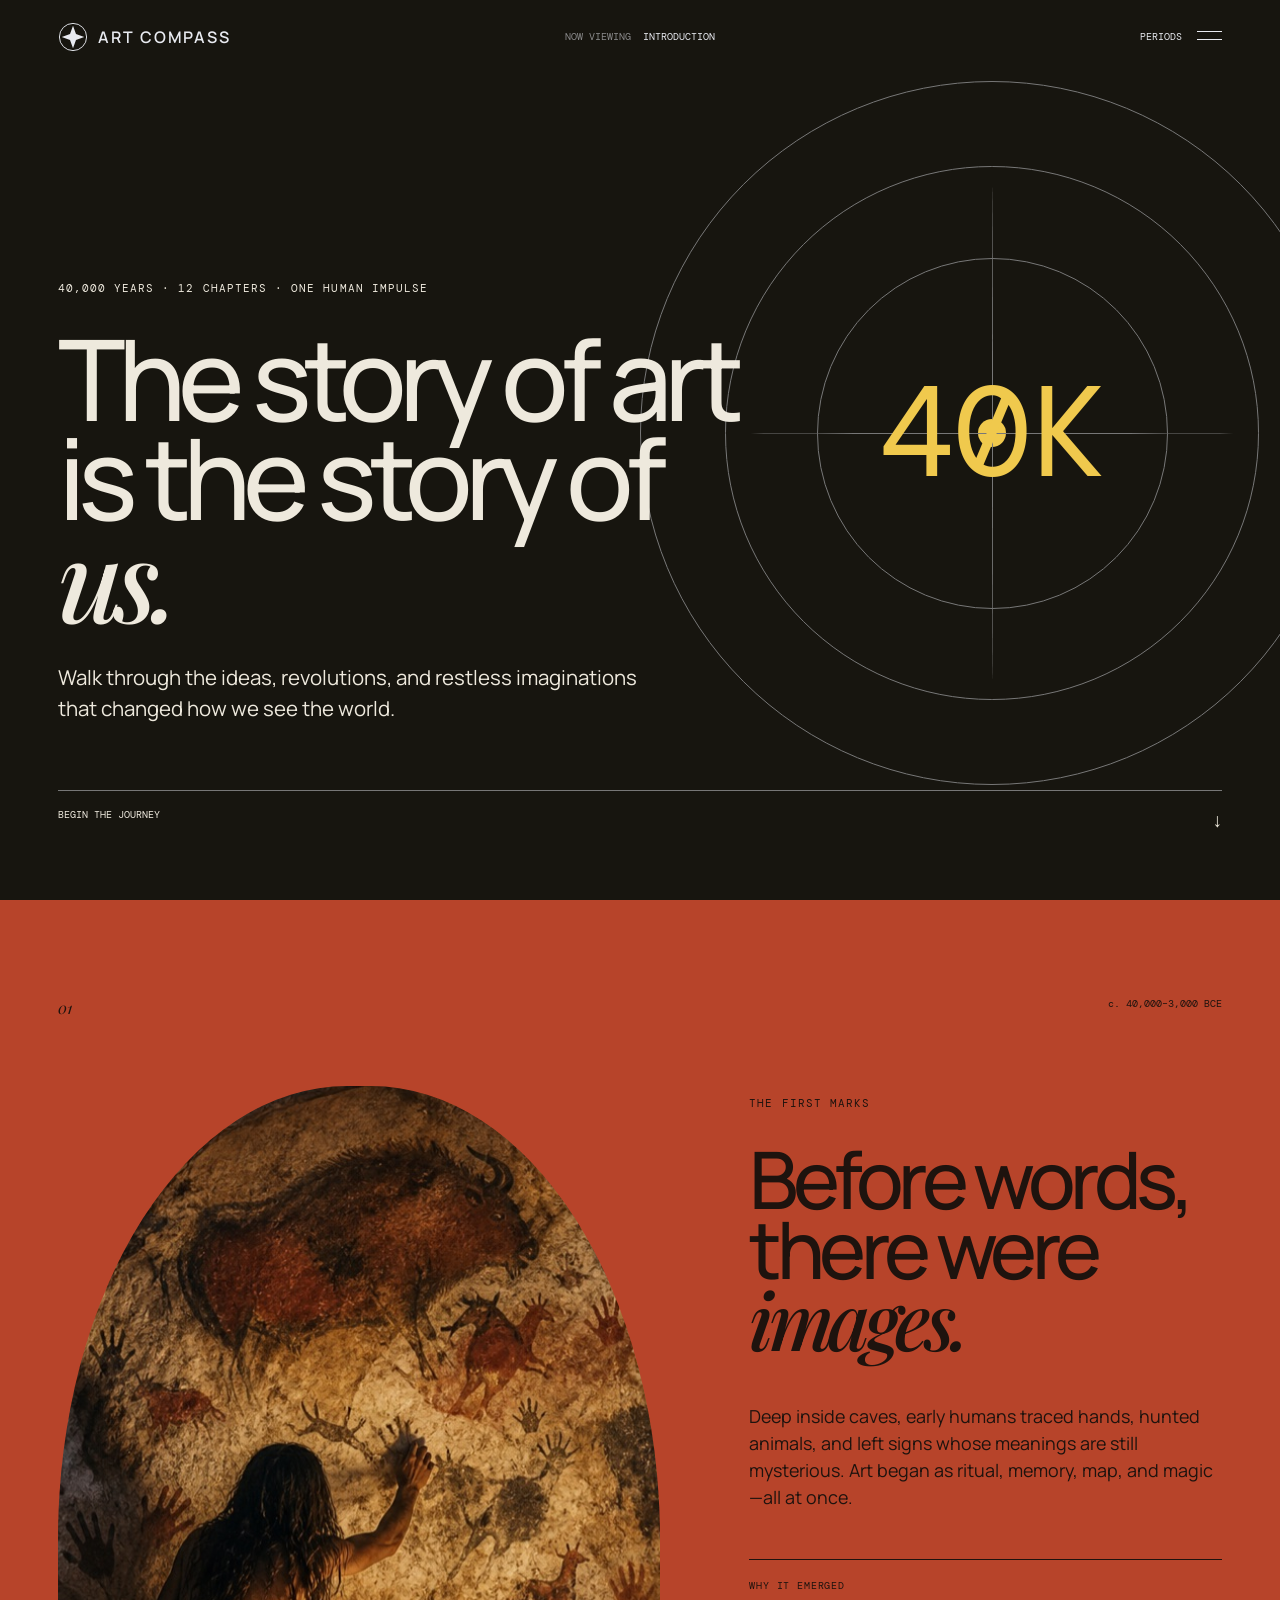
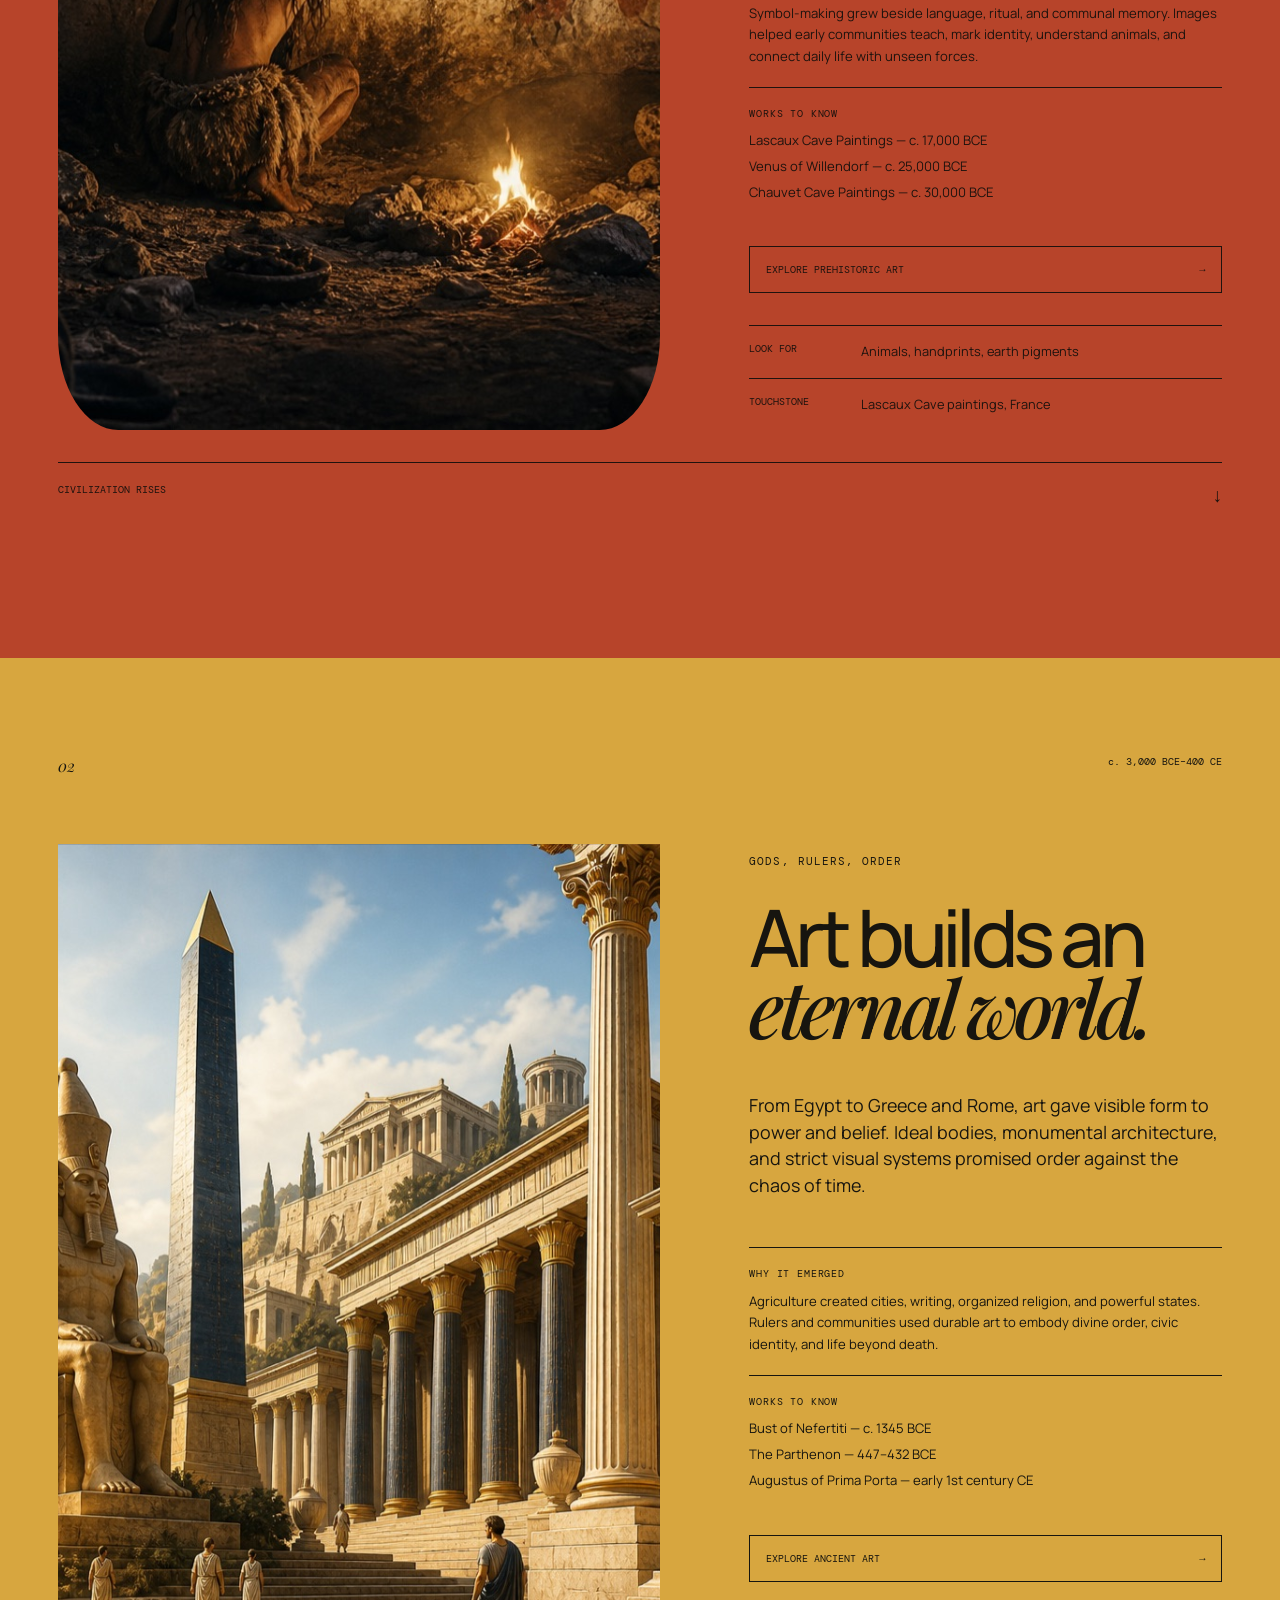
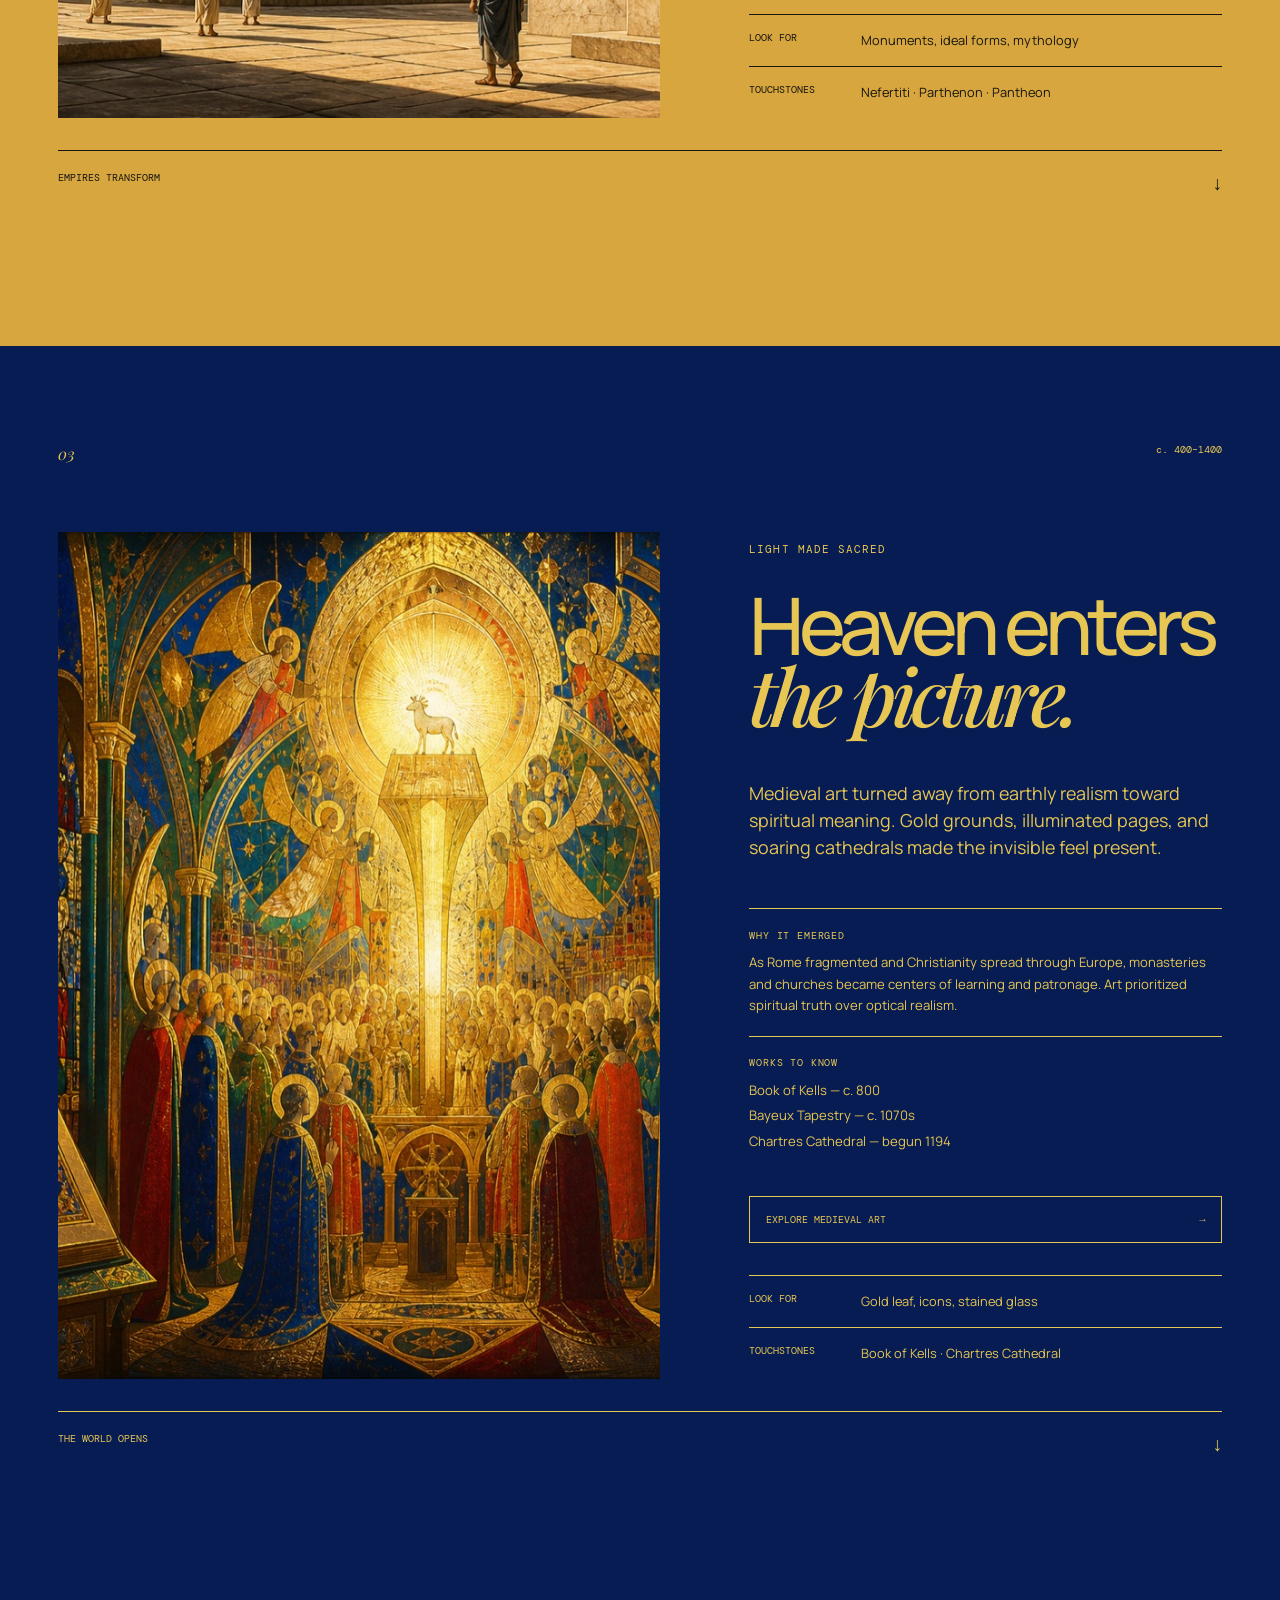
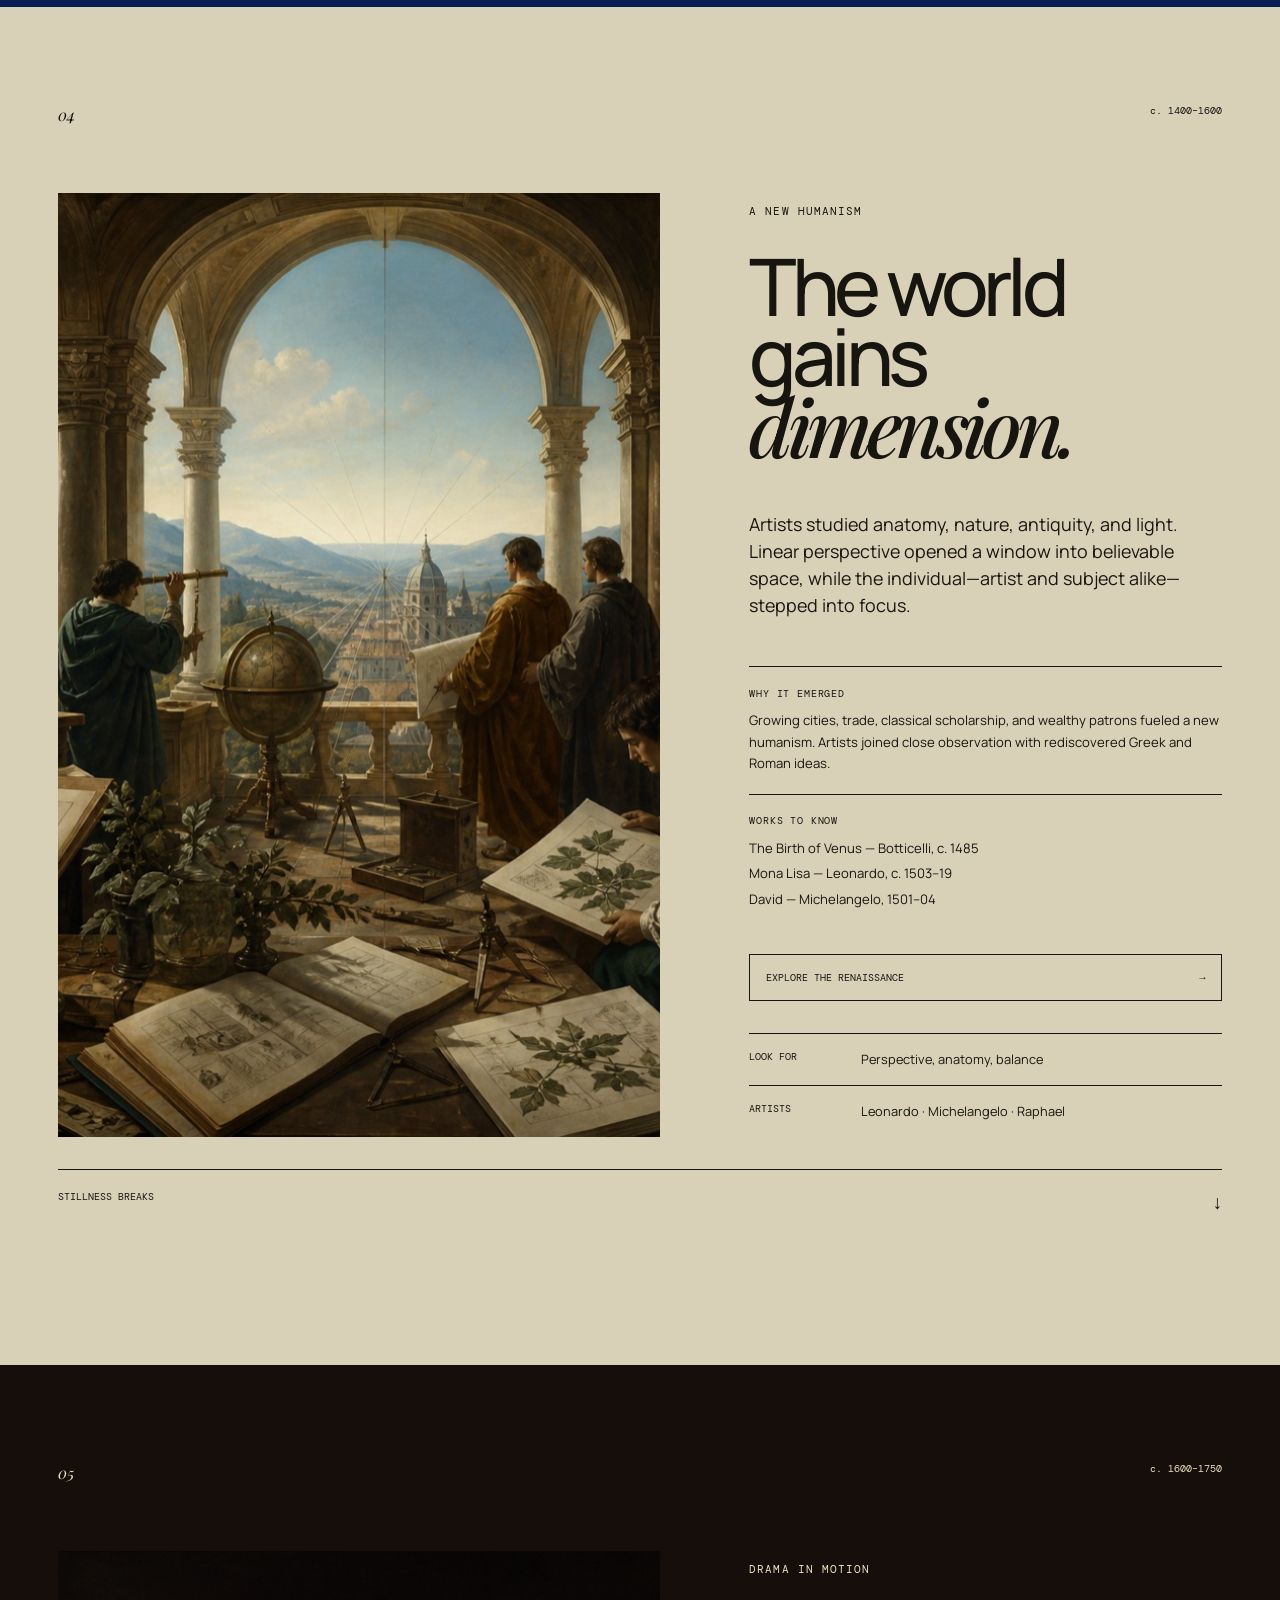
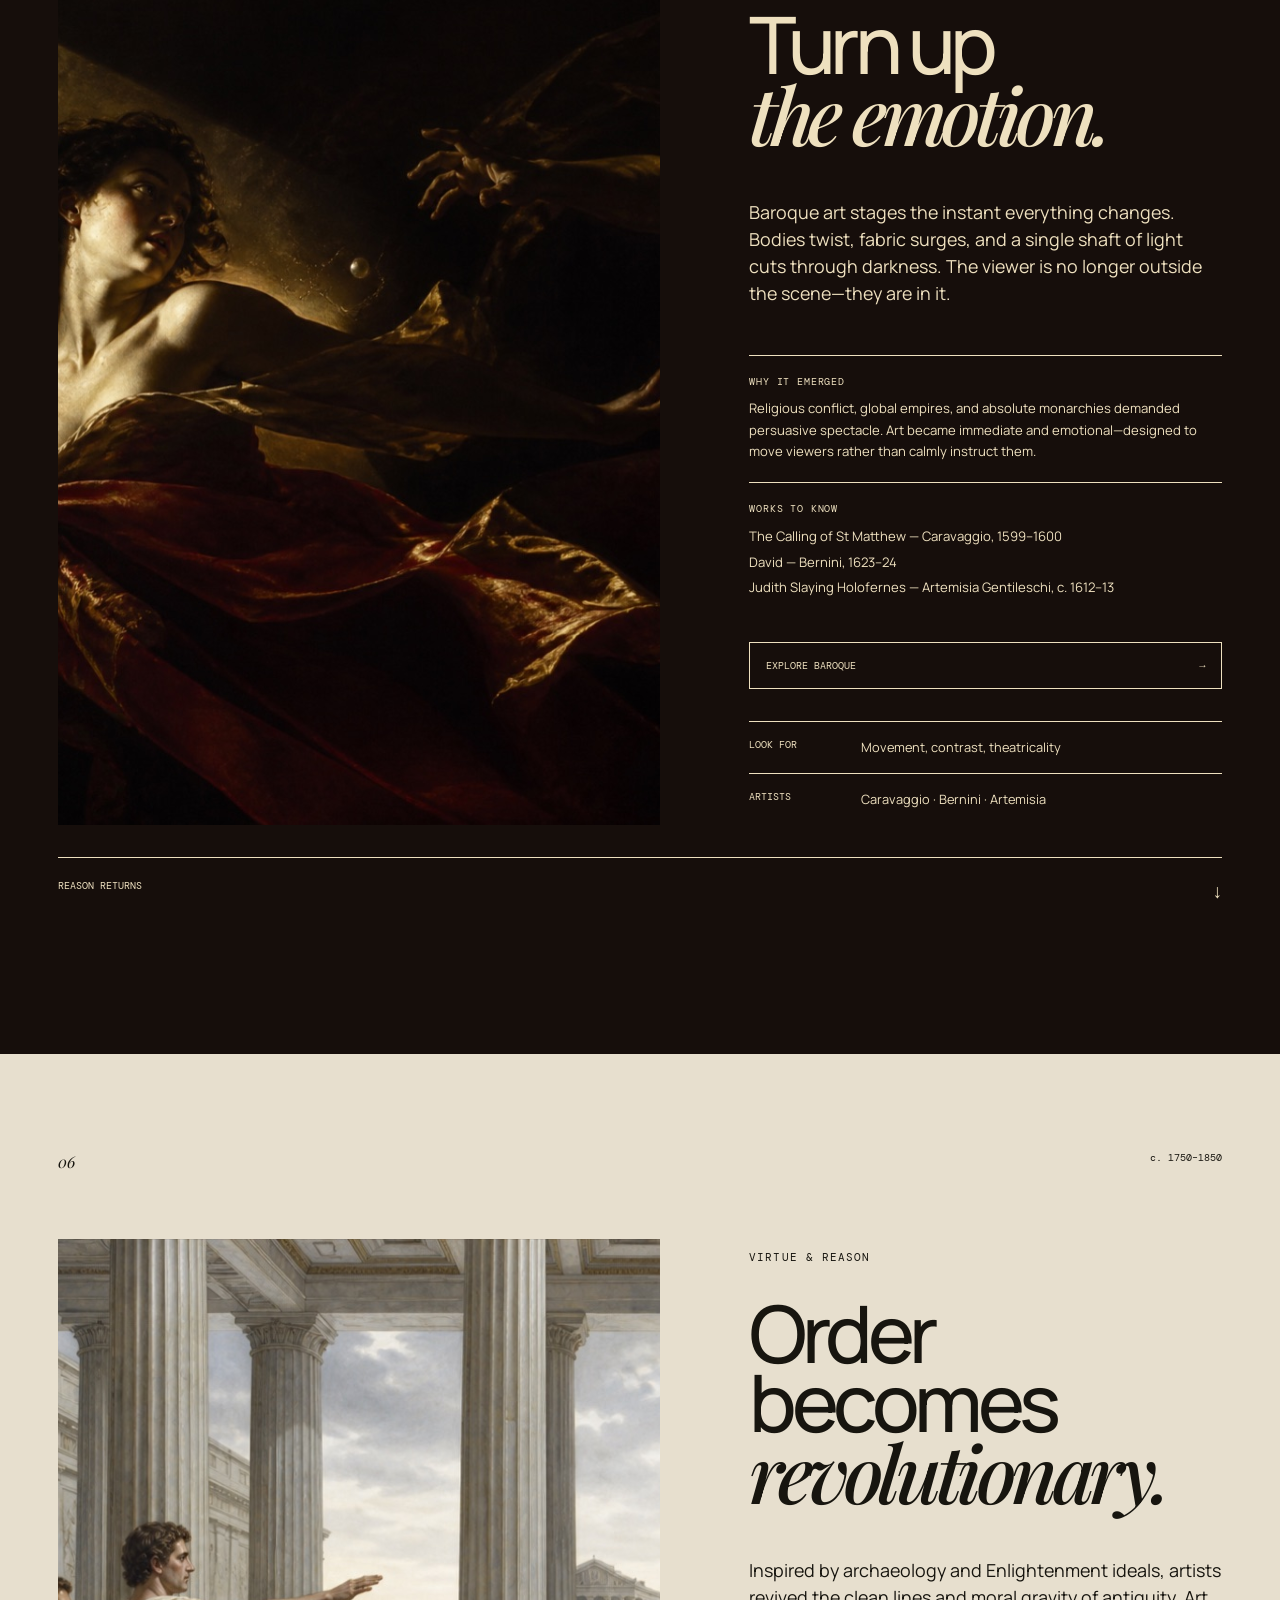
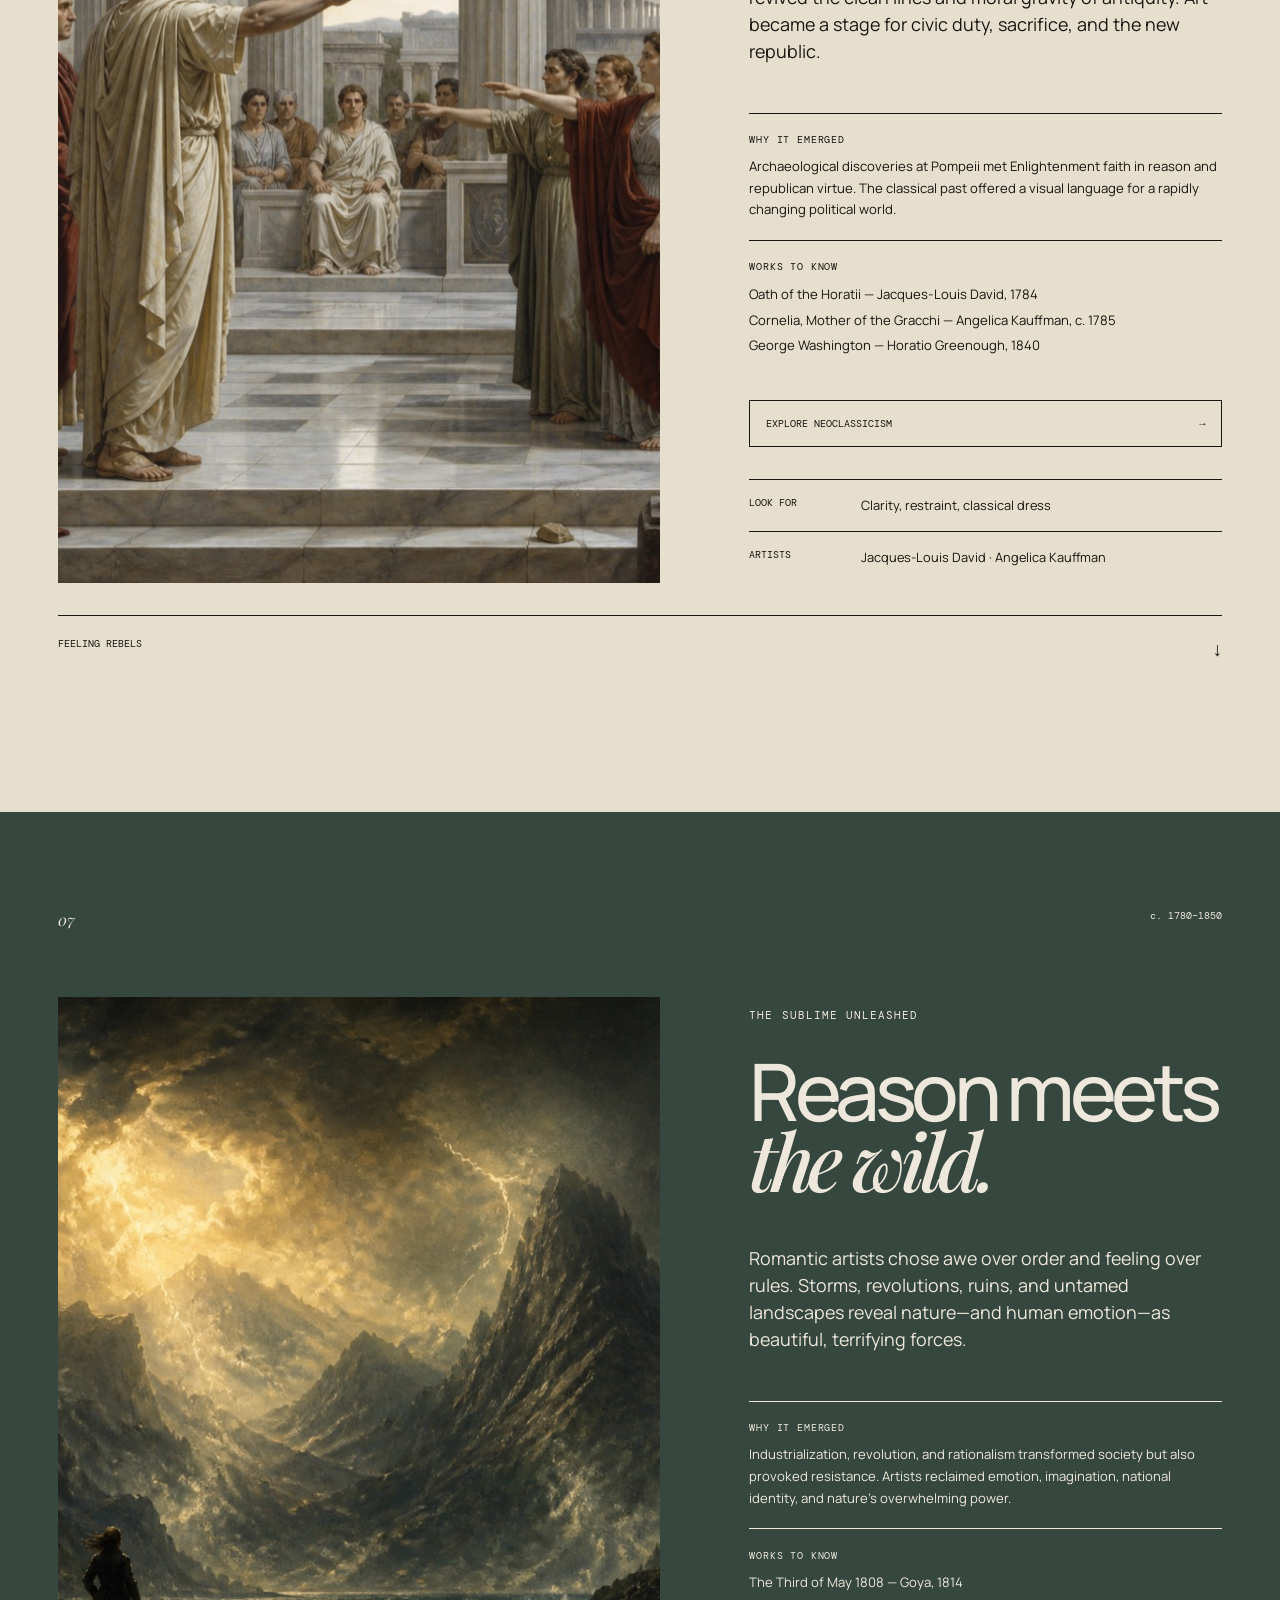
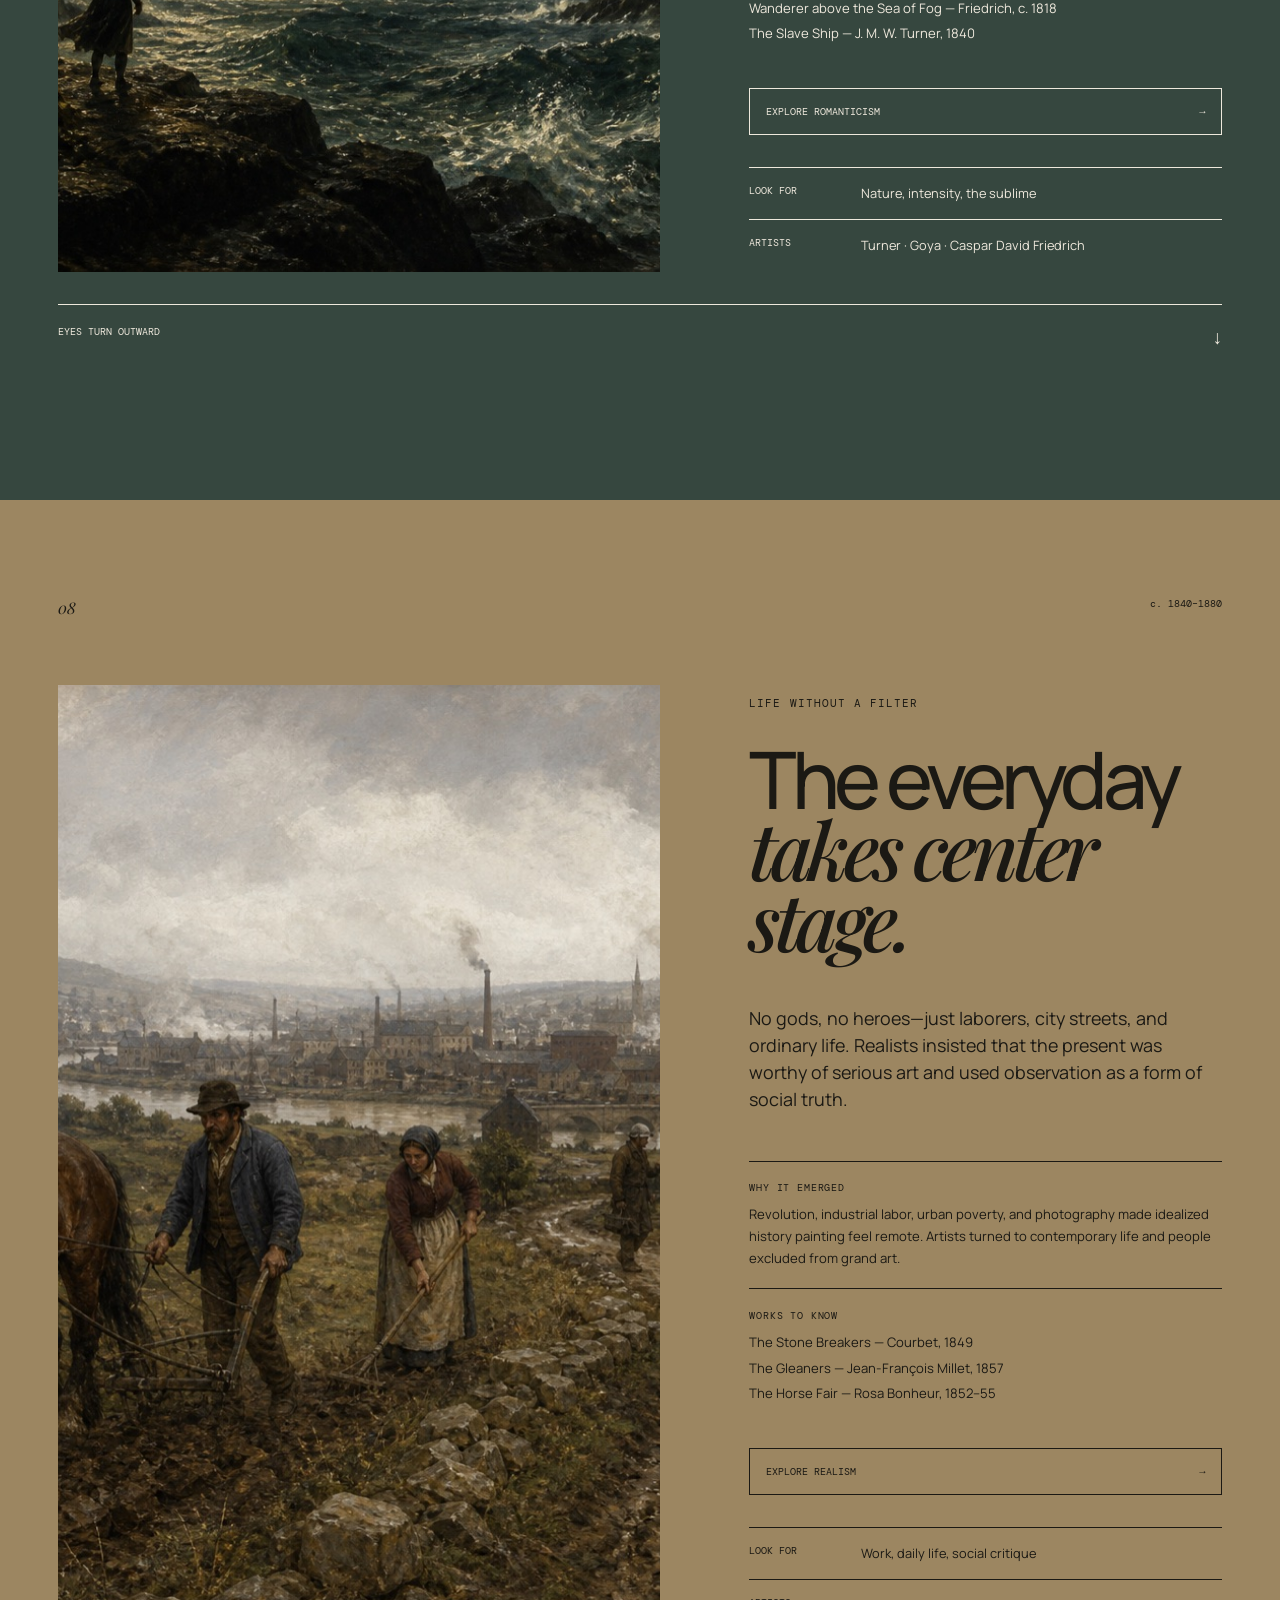
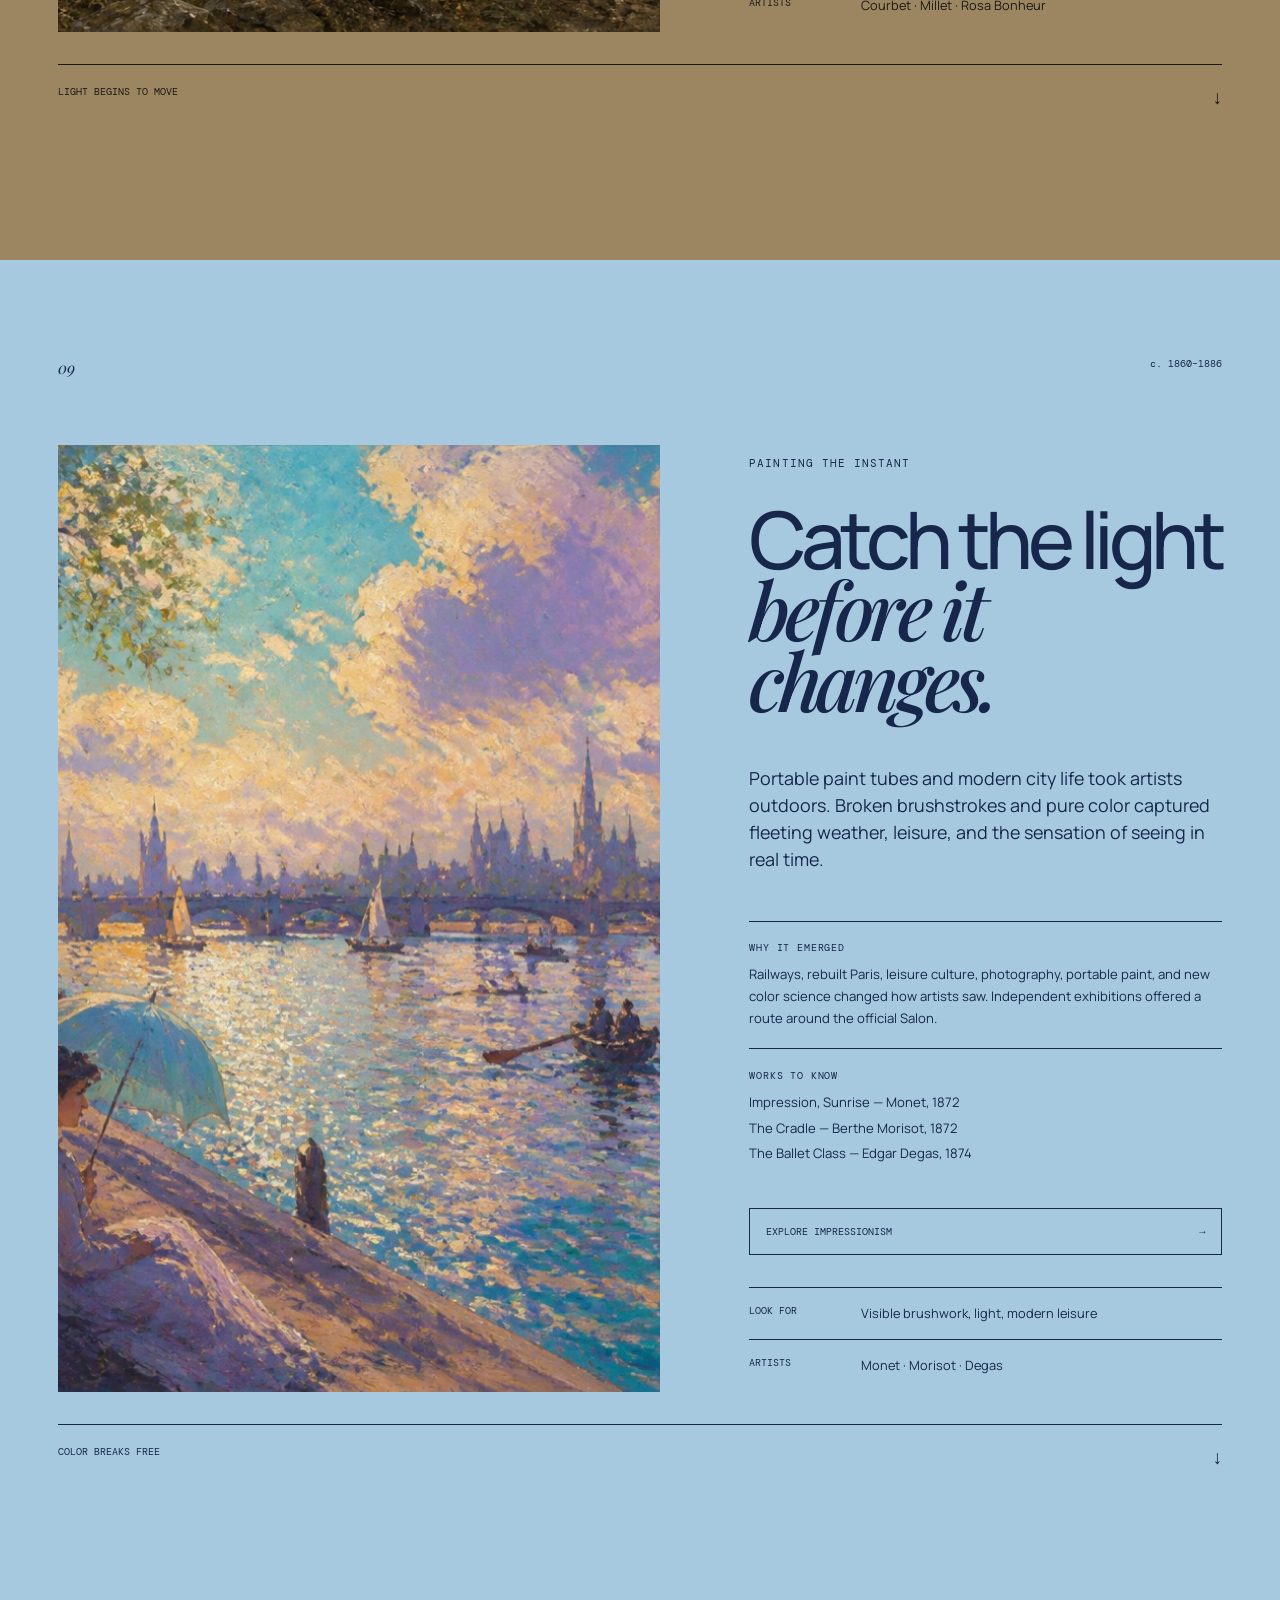
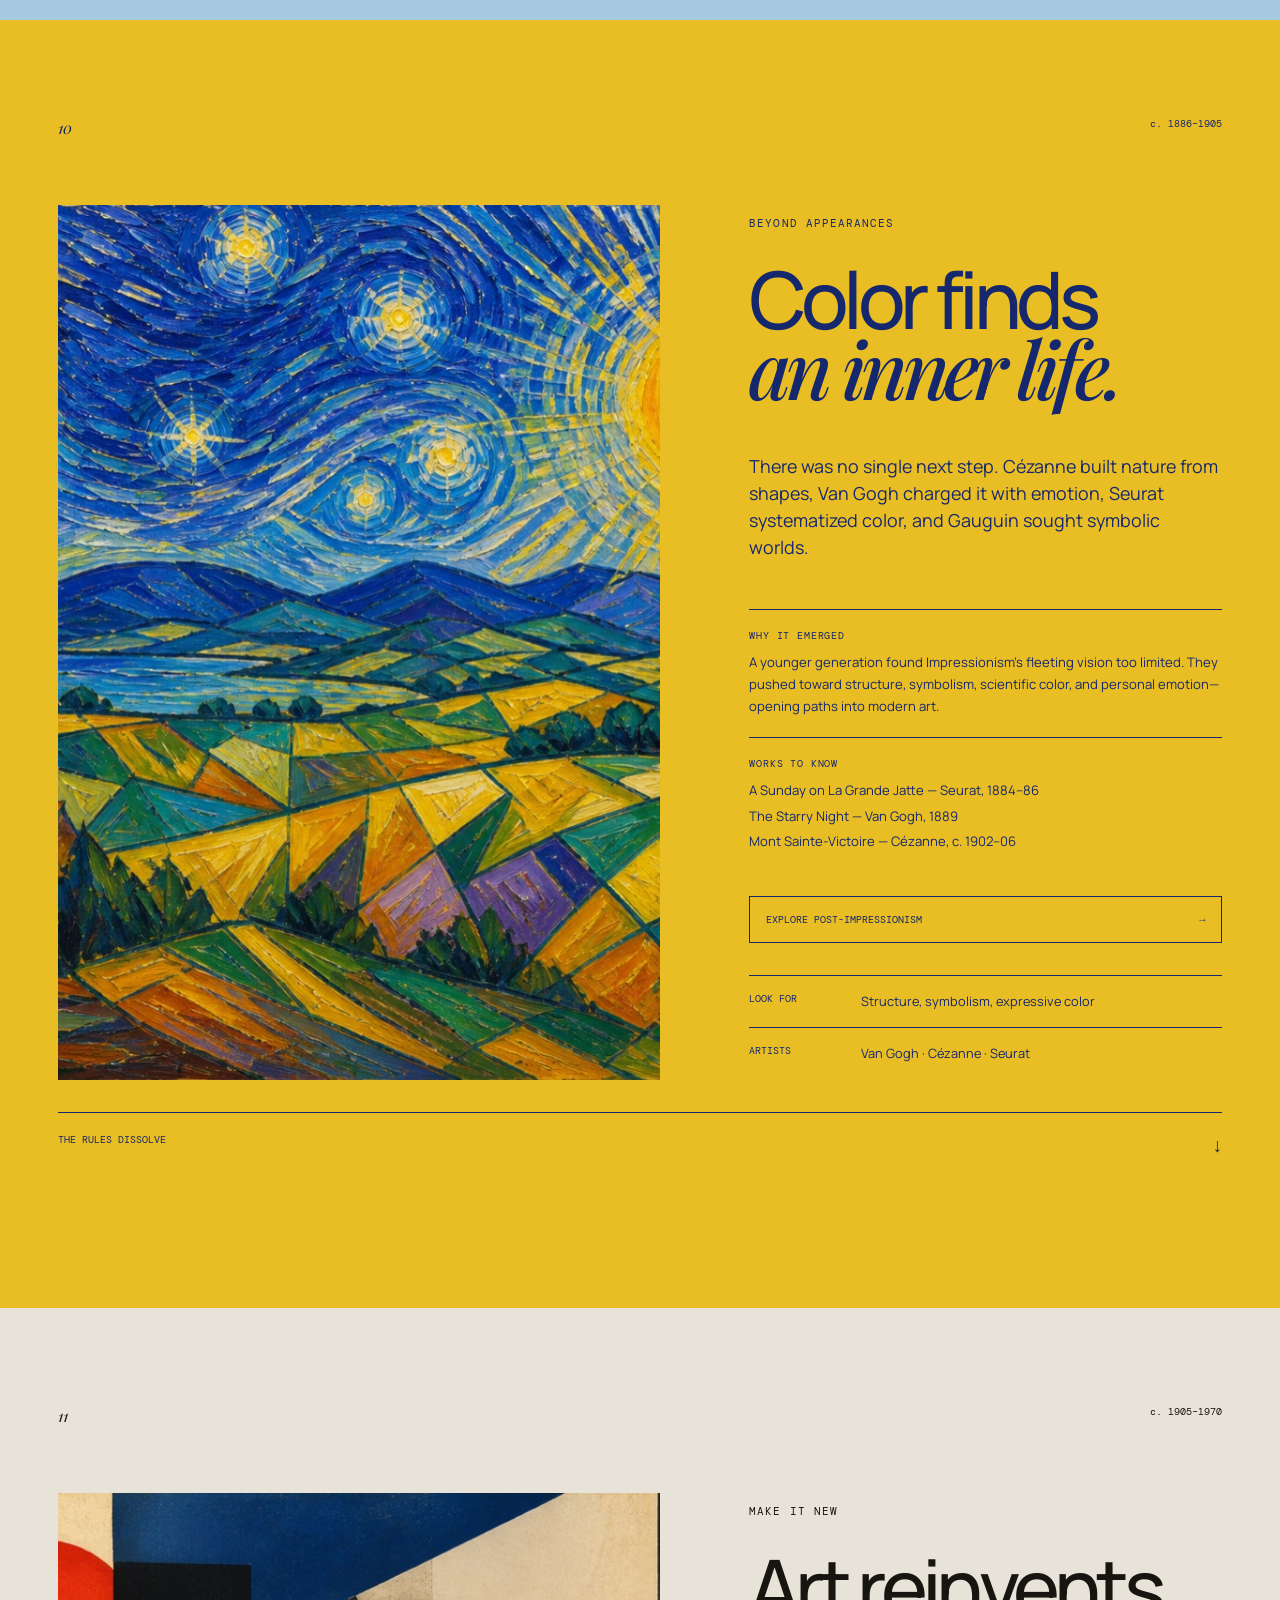
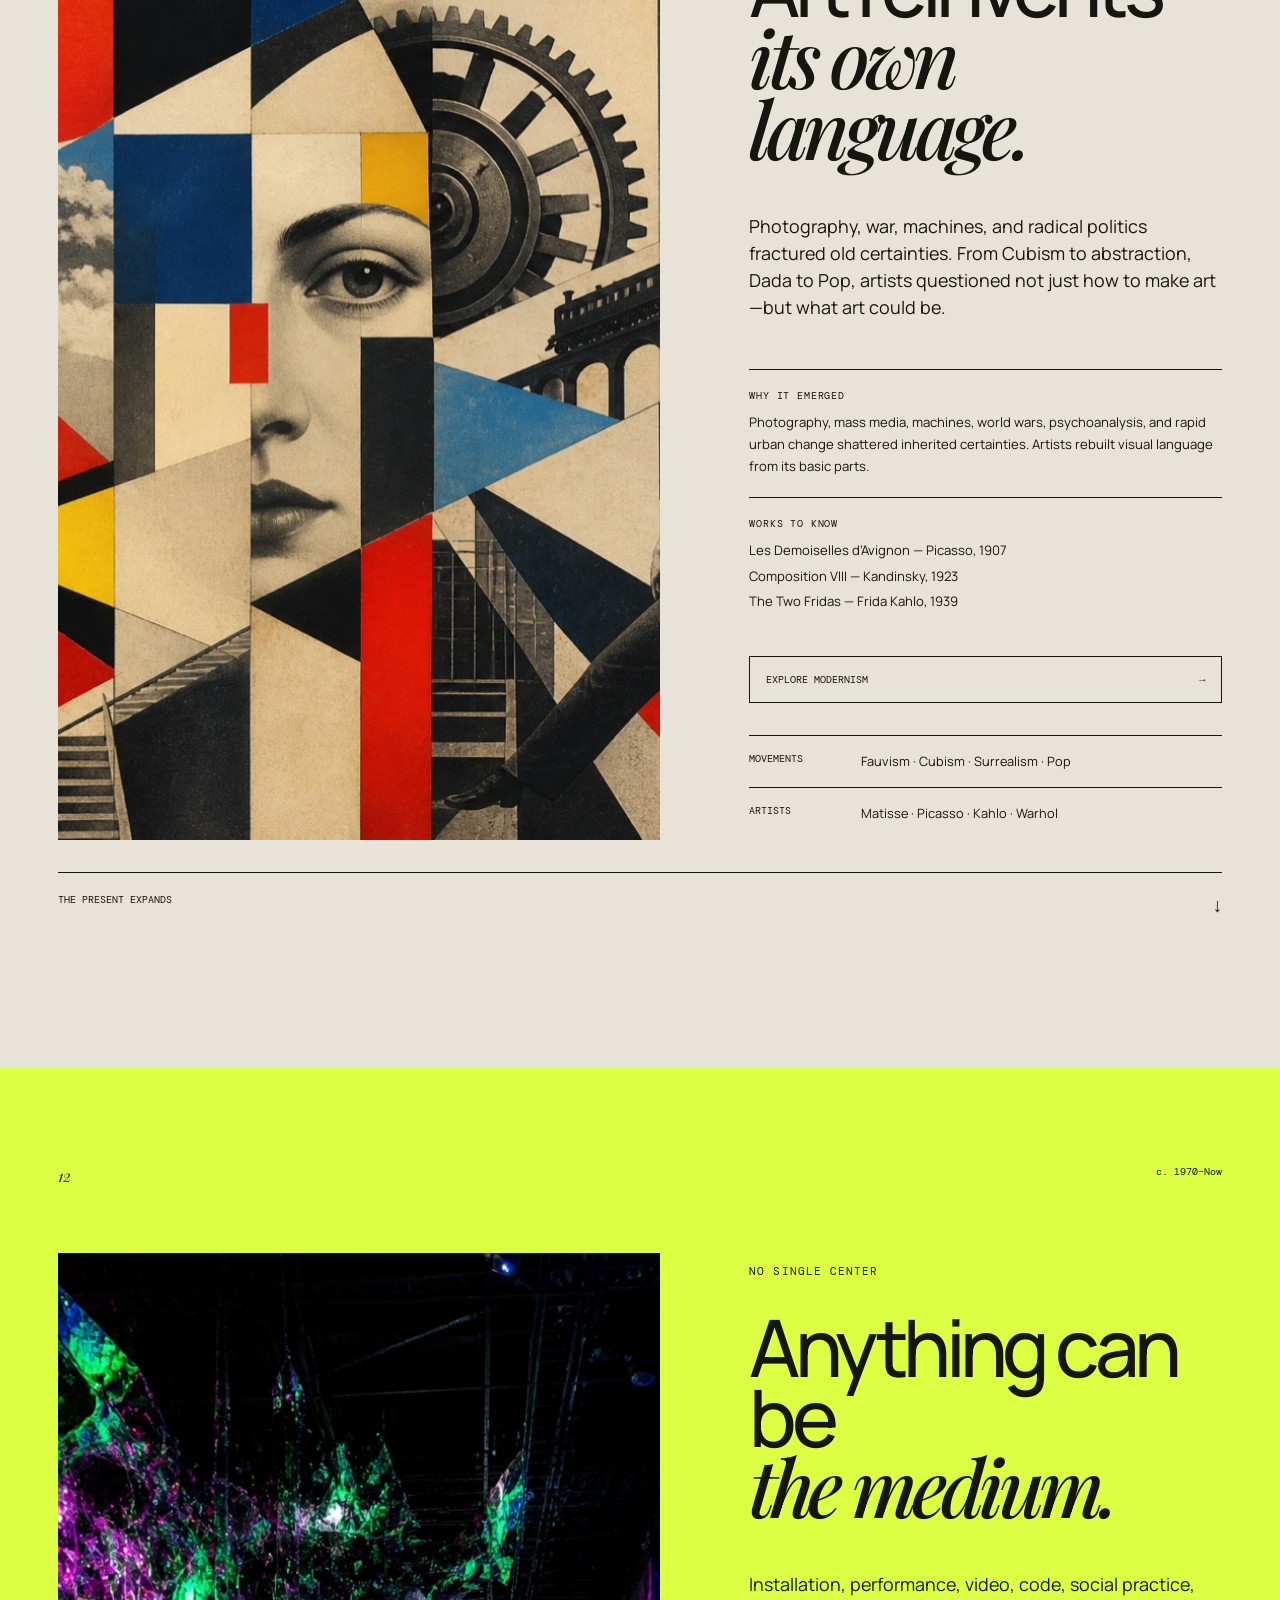
==== commit 25dac20f: "Update site" ====
--- a/index.html
+++ b/index.html
@@ -5,10 +5,10 @@
   <meta name="viewport" content="width=device-width, initial-scale=1">
   <meta name="description" content="A visual journey through the major periods of art history, from prehistoric marks to contemporary ideas.">
   <meta name="theme-color" content="#17150f">
-  <meta property="og:title" content="Epoch — A journey through art history">
+  <meta property="og:title" content="Art Compass — Navigate art history">
   <meta property="og:description" content="Walk through 40,000 years of art, one era at a time.">
   <meta property="og:type" content="website">
-  <title>Epoch — A journey through art history</title>
+  <title>Art Compass — Navigate art history</title>
   <link rel="icon" href="assets/favicon.svg" type="image/svg+xml">
   <link rel="stylesheet" href="css/styles.css">
   <script src="js/main.js" defer></script>
@@ -16,7 +16,7 @@
 <body>
   <a class="skip-link" href="#main">Skip to the journey</a>
   <header class="site-header">
-    <a class="brand" href="#top" aria-label="Epoch, home"><span class="brand-mark">E</span><span>EPOCH</span></a>
+    <a class="brand" href="#top" aria-label="Art Compass, home"><svg class="brand-mark" viewBox="0 0 32 32" aria-hidden="true"><circle cx="16" cy="16" r="14.5"/><path d="m16 4 3.2 8.8L28 16l-8.8 3.2L16 28l-3.2-8.8L4 16l8.8-3.2z"/><circle cx="16" cy="16" r="2"/></svg><span>ART COMPASS</span></a>
     <p class="header-era" aria-live="polite"><span>Now viewing</span><b id="current-era">Introduction</b></p>
     <button class="menu-toggle" type="button" aria-expanded="false" aria-controls="site-nav"><span>Periods</span><i></i><i></i></button>
     <nav id="site-nav" class="site-nav" aria-label="Art periods">
@@ -137,6 +137,6 @@
       <a class="restart reveal" href="#top">Walk through again <span>↑</span></a>
     </section>
   </main>
-  <footer><a class="brand" href="#top"><span class="brand-mark">E</span><span>EPOCH</span></a><p>A pocket journey through art history.<br>Made for curious eyes.</p><p>© <span id="year">2026</span> Epoch</p></footer>
+  <footer><a class="brand" href="#top"><svg class="brand-mark" viewBox="0 0 32 32" aria-hidden="true"><circle cx="16" cy="16" r="14.5"/><path d="m16 4 3.2 8.8L28 16l-8.8 3.2L16 28l-3.2-8.8L4 16l8.8-3.2z"/><circle cx="16" cy="16" r="2"/></svg><span>ART COMPASS</span></a><p>Navigate the history of human creativity.<br>Made for curious eyes.</p><p>© <span id="year">2026</span> Art Compass</p></footer>
 </body>
 </html>
--- a/css/styles.css
+++ b/css/styles.css
@@ -5,3 +5,30 @@
 .prehistoric{background:#b7442a;color:#1e130e}.cave-visual{background:radial-gradient(circle,#d88954,#823322);border-radius:48% 48% 10% 10%}.hand{position:absolute;left:20%;top:16%;font-size:8rem;filter:sepia(1);opacity:.75;transform:rotate(-18deg)}.bison{position:absolute;left:17%;top:46%;width:65%;height:27%;border:8px solid;border-radius:50% 40%;transform:rotate(-7deg)}.bison i,.bison b{position:absolute;width:28%;height:60%;border:6px solid;border-bottom:0;border-radius:50%;right:-15%;top:-18%}.bison b{right:auto;left:-8%;top:78%;width:8%;height:60%;border-radius:0}.bison span{position:absolute;right:4%;top:80%;height:65%;border-left:7px solid}.cave-marks{position:absolute;right:8%;top:22%;font-size:2rem;letter-spacing:.4em}.ancient{background:#d7a63f}.ancient-visual{background:#315bc1;color:#e9bd55}.sun{position:absolute;width:36%;aspect-ratio:1;border-radius:50%;background:#e9bd55;left:32%;top:10%}.profile{position:absolute;font-size:25rem;line-height:1;bottom:10%;left:16%}.columns{position:absolute;inset:auto 4% 0;display:flex;justify-content:space-between}.columns i{height:18rem;width:12%;background:#e9bd55;border-radius:50% 50% 0 0}.medieval{background:#071c52;color:#e7c654}.medieval-visual{display:grid;place-items:center;background:radial-gradient(circle at center,#163f96,#07102c 70%)}.window{height:80%;width:56%;border:10px solid #d19a2a;border-radius:50% 50% 0 0;display:grid;place-items:center;background:repeating-conic-gradient(#c6203d 0 12deg,#276fb2 12deg 24deg,#e4b930 24deg 36deg);box-shadow:0 0 80px #3875d9}.window:after,.window:before{content:"";position:absolute;width:2%;height:80%;background:#d19a2a}.window:after{transform:rotate(60deg)}.window:before{transform:rotate(-60deg)}.window b{font-size:7rem;z-index:1}.renaissance{background:#d9d0b8}.renaissance-visual{background:#8c2e28;perspective:600px}.perspective{position:absolute;inset:0}.perspective i{position:absolute;left:50%;top:50%;width:100%;height:1px;background:#d7b876;transform-origin:left}.perspective i:nth-child(1){transform:rotate(20deg)}.perspective i:nth-child(2){transform:rotate(-20deg)}.perspective i:nth-child(3){transform:rotate(160deg)}.perspective i:nth-child(4){transform:rotate(200deg)}.perspective i:nth-child(5){width:1px;height:100%;top:0;background:#d7b876}.figure{position:absolute;left:38%;top:18%;font-family:'DM Mono';font-size:5rem;text-align:center;line-height:1.3;color:#d7b876}.baroque{background:#160e0b;color:#eee0bf}.baroque-visual{background:#020202}.spotlight{position:absolute;width:120%;height:90%;left:-20%;top:-10%;background:conic-gradient(from 150deg at 10% 20%,transparent 0 25deg,#ffd88b 26deg 46deg,transparent 47deg);filter:blur(7px)}.pearl{position:absolute;right:15%;top:30%;width:50%;aspect-ratio:1;background:radial-gradient(circle at 35% 30%,#fff,#c69e79 40%,#473323 80%);border-radius:50%;display:grid;place-items:center;color:#160e0b;font-family:'Playfair Display';font-style:italic;font-size:13rem}.swoop{position:absolute;width:80%;height:20%;border-top:20px solid #8b151b;border-radius:50%;bottom:12%;transform:rotate(-13deg)}.neoclassicism{background:#e7dfce}.neo-visual{background:#c7b88e;display:flex;align-items:center;justify-content:center}.temple{position:absolute;width:80%;height:50%;bottom:20%;display:flex;justify-content:space-around;border-bottom:3rem solid #eee8dc}.temple b{position:absolute;top:-15%;width:100%;height:18%;background:#eee8dc;clip-path:polygon(50% 0,100% 100%,0 100%)}.temple i{width:12%;background:#eee8dc}.neo-visual>p{position:absolute;z-index:2;font-size:8rem;letter-spacing:.18em;mix-blend-mode:multiply}.romanticism{background:#36473f;color:#eee8dc}.romantic-visual{background:linear-gradient(#233b4c,#bd7152 50%,#18291d);overflow:hidden}.storm{position:absolute;inset:-10% -30% 40%;background:repeating-radial-gradient(ellipse at center,#c6b4a7 0 8%,#233b4c 9% 18%);filter:blur(8px);transform:rotate(-15deg)}.mountains{position:absolute;inset:35% 0 0;background:#101a14;clip-path:polygon(0 80%,20% 20%,32% 60%,52% 4%,75% 68%,88% 32%,100% 70%,100% 100%,0 100%)}.wanderer{position:absolute;left:48%;bottom:8%;width:5%;height:35%;background:#050706;border-radius:60% 60% 0 0}.realism{background:#9c8661;color:#1b1914}.realism-visual{background:#afa180}.horizon{position:absolute;left:0;right:0;top:45%;border-top:3px solid}.workers{position:absolute;left:15%;right:15%;bottom:10%;height:50%;display:flex;justify-content:space-around}.workers i{width:16%;background:#2c2920;clip-path:polygon(40% 0,60% 0,70% 18%,58% 32%,78% 100%,20% 100%,44% 32%,30% 18%)}.realism-visual p{position:absolute;top:8%;right:6%;font-weight:600;font-size:5rem;line-height:.8;letter-spacing:-.08em}.impressionism{background:#a7c9df;color:#17274b}.impression-visual{background:linear-gradient(#93bad4 0 45%,#82a989 46%);filter:saturate(1.15)}.paint-sun{position:absolute;width:22%;aspect-ratio:1;border-radius:50%;background:#ff6541;right:15%;top:14%;filter:blur(3px)}.lilies i{position:absolute;width:18%;height:7%;background:#ead3d8;border-radius:50%;bottom:calc(12% * var(--n));transform:rotate(-10deg)}.lilies i:nth-child(1){--n:1;left:10%}.lilies i:nth-child(2){--n:2;left:35%}.lilies i:nth-child(3){--n:3;left:60%}.lilies i:nth-child(4){--n:1.8;left:72%}.lilies i:nth-child(5){--n:4;left:20%}.strokes{position:absolute;inset:0;background:repeating-linear-gradient(170deg,transparent 0 18px,rgba(255,255,255,.25) 20px 23px);mix-blend-mode:overlay}.post-impressionism{background:#e9bd24;color:#15276d}.post-visual{background:#15307a}.star-swirl{position:absolute;font-size:22rem;color:#e7c623;left:8%;top:-10%;filter:drop-shadow(2rem 2rem 0 #3b65bd)}.post-sun{position:absolute;right:8%;top:12%;width:30%;aspect-ratio:1;border-radius:50%;background:#ff8d21}.post-land{position:absolute;inset:55% -10% -20%;background:repeating-radial-gradient(ellipse at top,#3d8f52 0 8%,#174929 9% 16%);transform:rotate(-8deg)}.modernism{background:#e8e3d8}.modern-visual{background:#f2eadc}.modern-visual .square,.modern-visual .circle,.modern-visual .line{position:absolute}.s1{width:48%;height:45%;background:#e32822;right:0;top:0}.s2{width:28%;height:32%;background:#164bb5;left:10%;bottom:8%}.modern-visual .circle{width:35%;aspect-ratio:1;border-radius:50%;background:#f2c824;right:8%;bottom:8%}.modern-visual .line{height:110%;border-left:18px solid #17150f;left:47%;transform:rotate(15deg)}.modern-visual p{position:absolute;z-index:2;left:5%;top:5%;font-size:5rem;line-height:.8;font-weight:600}.contemporary{background:#dcff44}.contemporary-visual{background:#ee5c41;display:grid;place-items:center}.portal{position:absolute;inset:8%;display:grid;place-items:center}.portal i{position:absolute;width:85%;height:85%;border:4px solid #17150f;border-radius:50%}.portal i:nth-child(2){width:60%;height:60%;border-radius:0;transform:rotate(45deg)}.portal i:nth-child(3){width:30%;height:30%;background:#334bff;border:0}.contemporary-visual p{font-family:'Playfair Display';font-style:italic;font-size:15rem;z-index:3}.epilogue{min-height:100vh;background:#17150f;color:#eee8dc;padding:10rem var(--pad);display:flex;flex-direction:column;justify-content:center}.epilogue h2{font-size:clamp(4rem,9vw,9rem)}.epilogue>p:not(.kicker){font-size:1.4rem}.restart{margin-top:5rem;border-top:1px solid #777;border-bottom:1px solid #777;padding:1.2rem 0;display:flex;justify-content:space-between;font-family:'DM Mono';text-transform:uppercase;font-size:.65rem}footer{background:var(--yellow);padding:4rem var(--pad);display:grid;grid-template-columns:1fr 1fr auto;align-items:end;gap:2rem}footer p{margin:0;font-family:'DM Mono';font-size:.65rem}.reveal{opacity:0;transform:translateY(35px);transition:opacity .8s,transform .8s}.reveal.is-visible{opacity:1;transform:none}
 @media(max-width:800px){.header-era{display:none}.site-nav>div{grid-template-columns:1fr}.site-nav a{font-size:1.4rem}.hero{display:block;padding-top:9rem}.hero-art{width:92vw;right:-35vw;top:36vh;opacity:.65}.hero h1{font-size:18vw}.era{min-height:0;display:flex;flex-direction:column;padding-top:9rem}.era-number,.era-date{top:6rem}.era-visual{width:100%;min-height:115vw;margin:3rem 0 1rem}.era-copy{order:2}.next-era{order:3;margin-top:3rem}.era h2{font-size:14vw}.profile{font-size:70vw}.figure{font-size:12vw}.neo-visual>p{font-size:15vw}.realism-visual p,.modern-visual p{font-size:12vw}footer{grid-template-columns:1fr}footer p:last-child{margin-top:2rem}}
 @media(prefers-reduced-motion:reduce){html{scroll-behavior:auto}.reveal{opacity:1;transform:none;transition:none}}
+
+/* Generated chapter imagery and expanded historical context */
+.era-visual{background-size:cover!important;background-position:center!important}
+.era-visual>*{display:none}
+.cave-visual{background-image:url('../assets/art/prehistoric.jpg')}
+.ancient-visual{background-image:url('../assets/art/ancient.jpg')}
+.medieval-visual{background-image:url('../assets/art/medieval.jpg')}
+.renaissance-visual{background-image:url('../assets/art/renaissance.jpg')}
+.baroque-visual{background-image:url('../assets/art/baroque.jpg')}
+.neo-visual{background-image:url('../assets/art/neoclassicism.jpg')}
+.romantic-visual{background-image:url('../assets/art/romanticism.jpg')}
+.realism-visual{background-image:url('../assets/art/realism.jpg')}
+.impression-visual{background-image:url('../assets/art/impressionism.jpg')}
+.post-visual{background-image:url('../assets/art/post-impressionism.jpg')}
+.modern-visual{background-image:url('../assets/art/modernism.jpg')}
+.contemporary-visual{background-image:url('../assets/art/contemporary.jpg')}
+.era-context{margin-top:3rem}
+.era-context>div{padding:1.2rem 0;border-top:1px solid currentColor}
+.era-context h3{margin:0 0 .65rem;font:400 .65rem 'DM Mono',monospace;text-transform:uppercase;letter-spacing:.08em}
+.era-context p,.era-context ul{margin:0;font-size:.82rem;line-height:1.65}
+.era-context ul{list-style:none;padding:0}
+.era-context li+li{margin-top:.25rem}
+.era-context+dl{margin-top:2rem}
+.explore-link{display:flex;justify-content:space-between;align-items:center;margin-top:1.5rem;padding:1rem;border:1px solid currentColor;font:400 .65rem 'DM Mono',monospace;text-transform:uppercase;transition:.25s}
+.explore-link:hover{background:currentColor}.prehistoric .explore-link:hover,.ancient .explore-link:hover,.renaissance .explore-link:hover,.neoclassicism .explore-link:hover,.realism .explore-link:hover,.impressionism .explore-link:hover,.post-impressionism .explore-link:hover,.modernism .explore-link:hover,.contemporary .explore-link:hover{color:#f1ede2}.medieval .explore-link:hover,.baroque .explore-link:hover,.romanticism .explore-link:hover{color:#17150f}
+.explore-link+dl{margin-top:2rem}
+.brand-mark{border:0;border-radius:0;fill:currentColor;stroke:currentColor;stroke-width:1}.brand-mark path{stroke:none}.brand-mark circle:first-child{fill:none}.brand-mark circle:last-child{stroke:none}
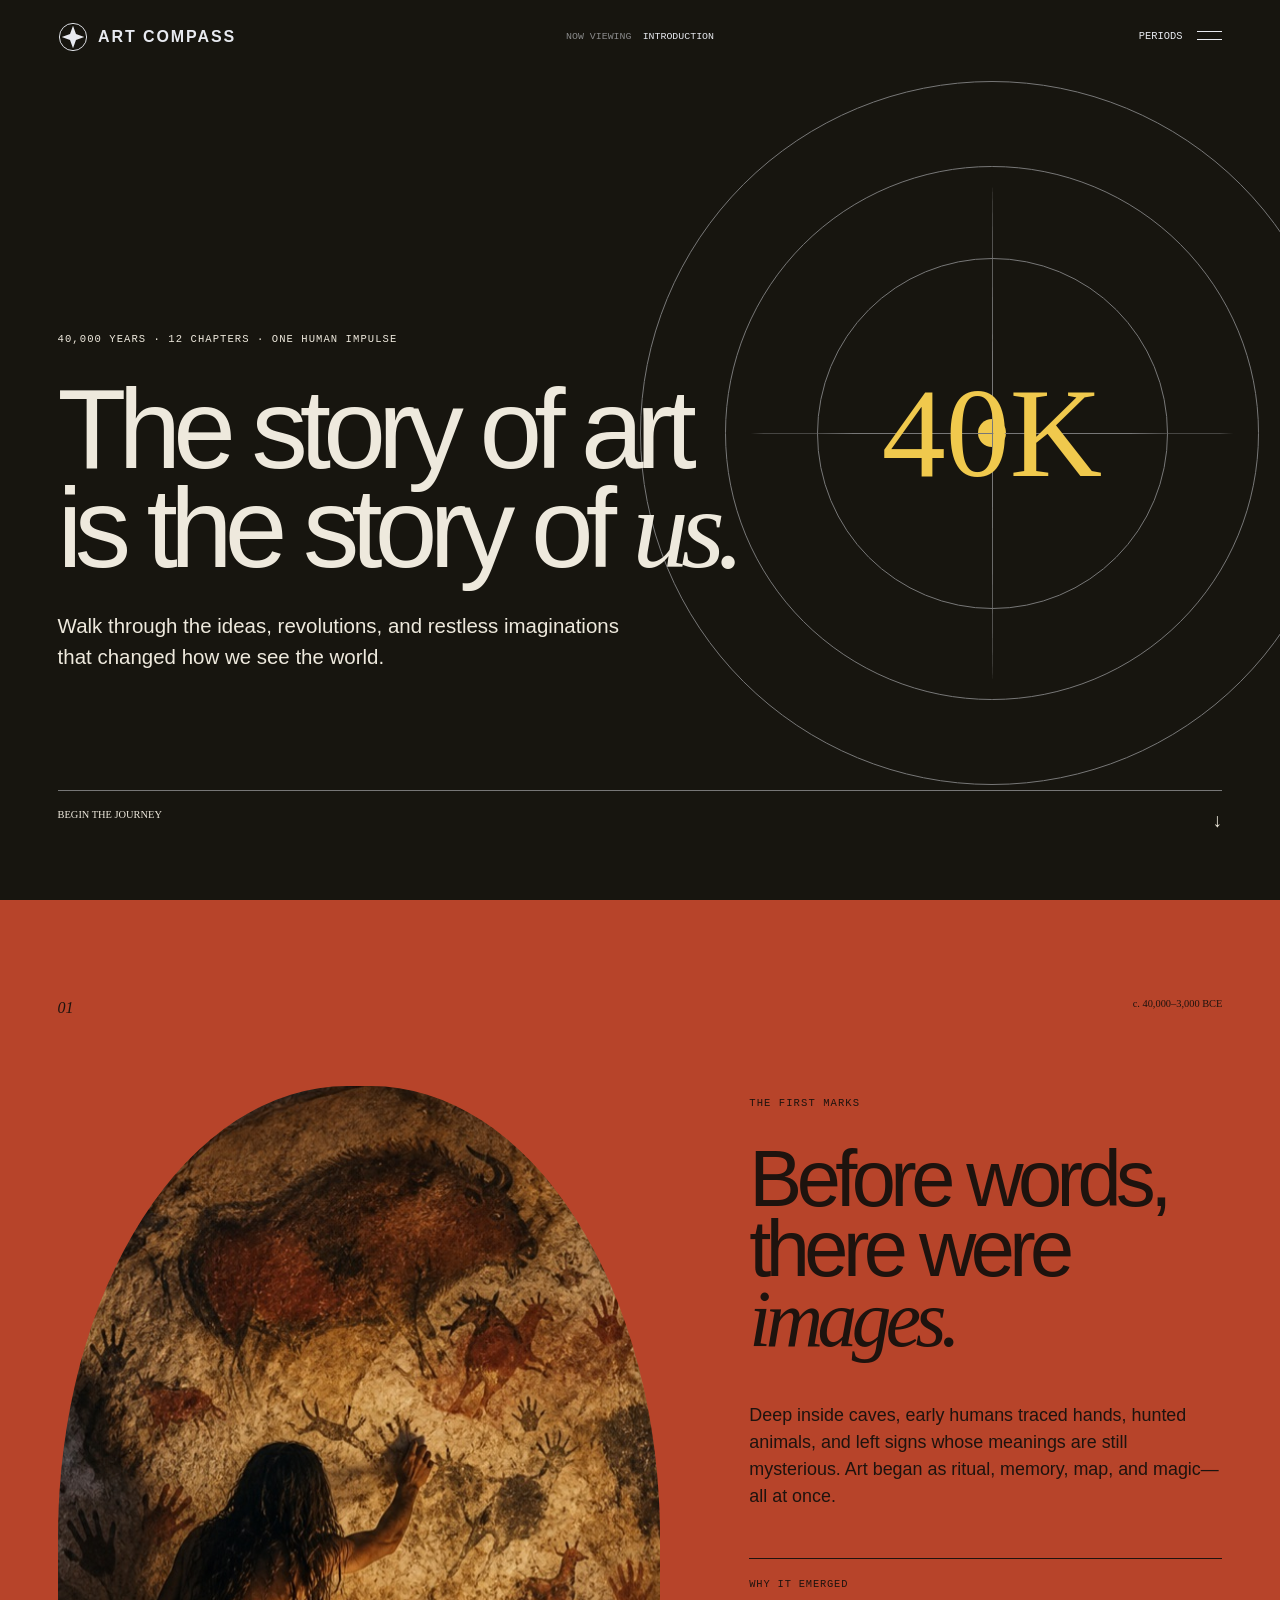
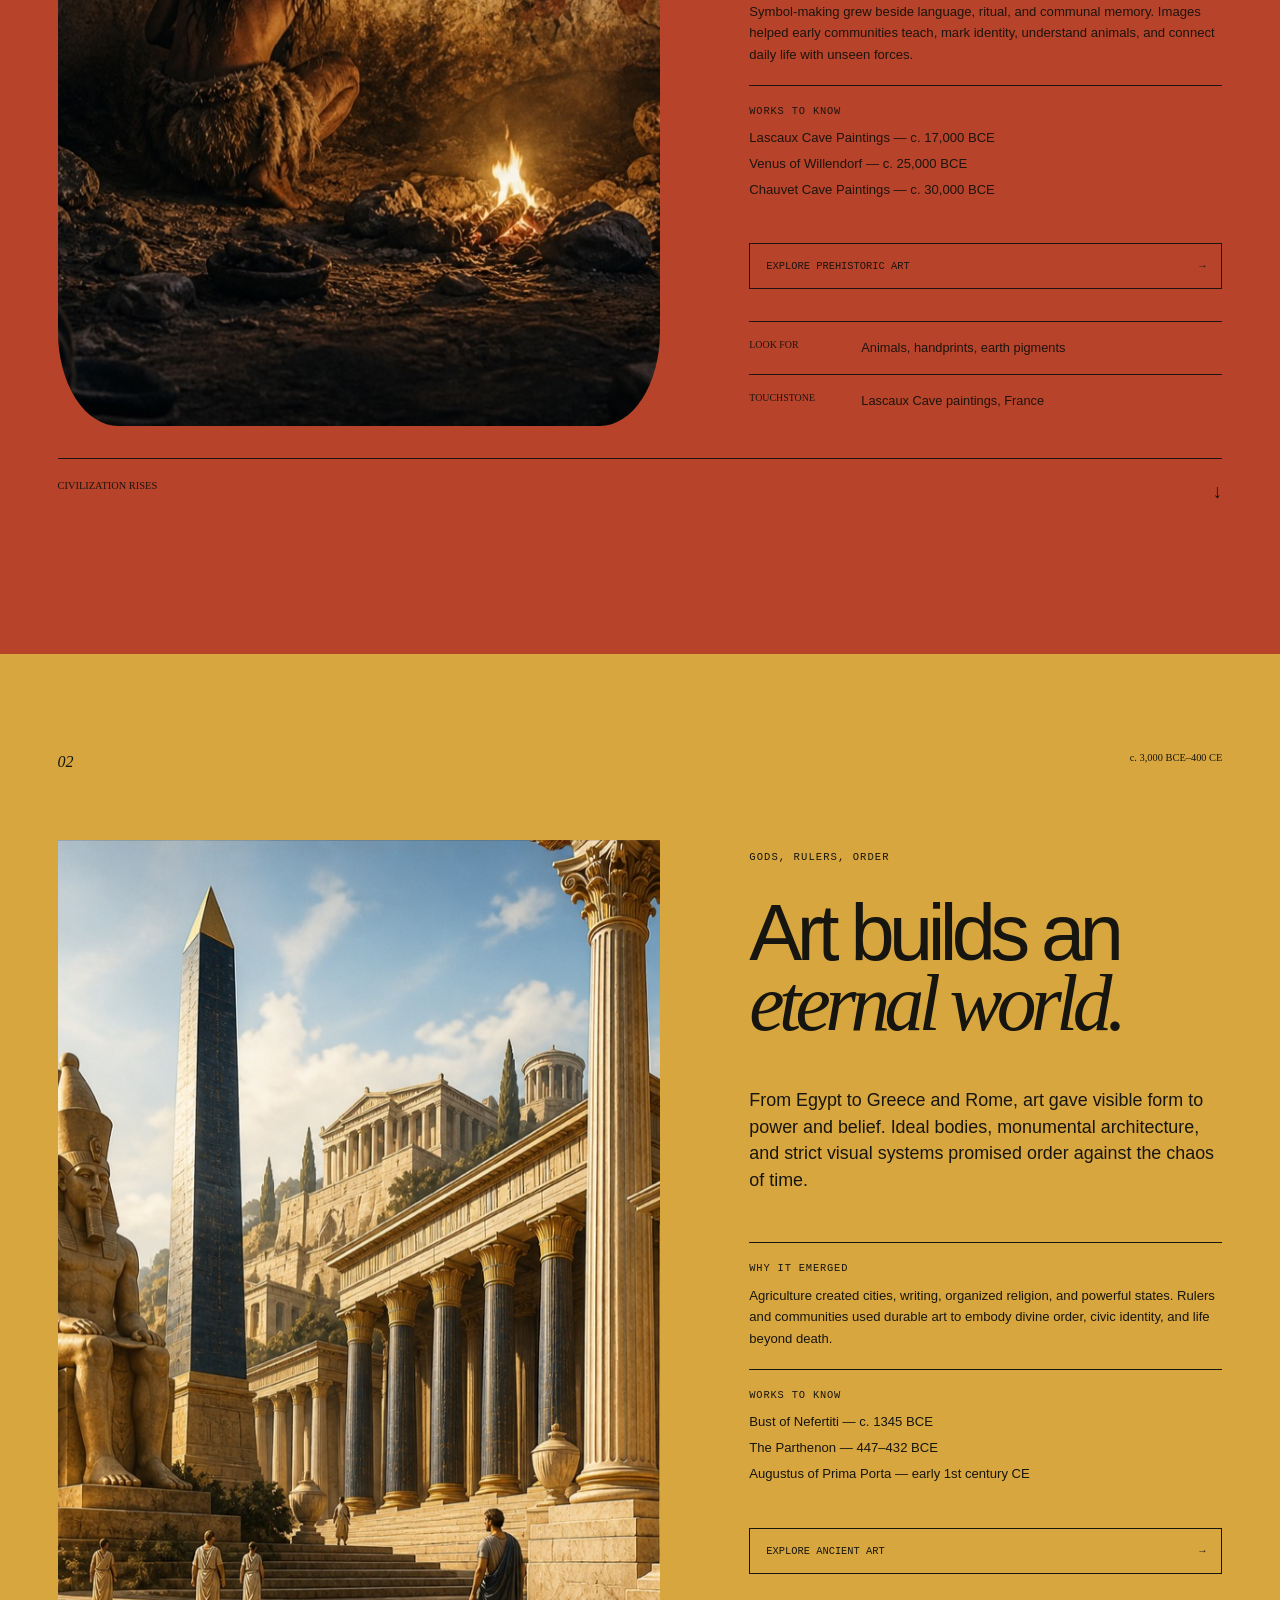
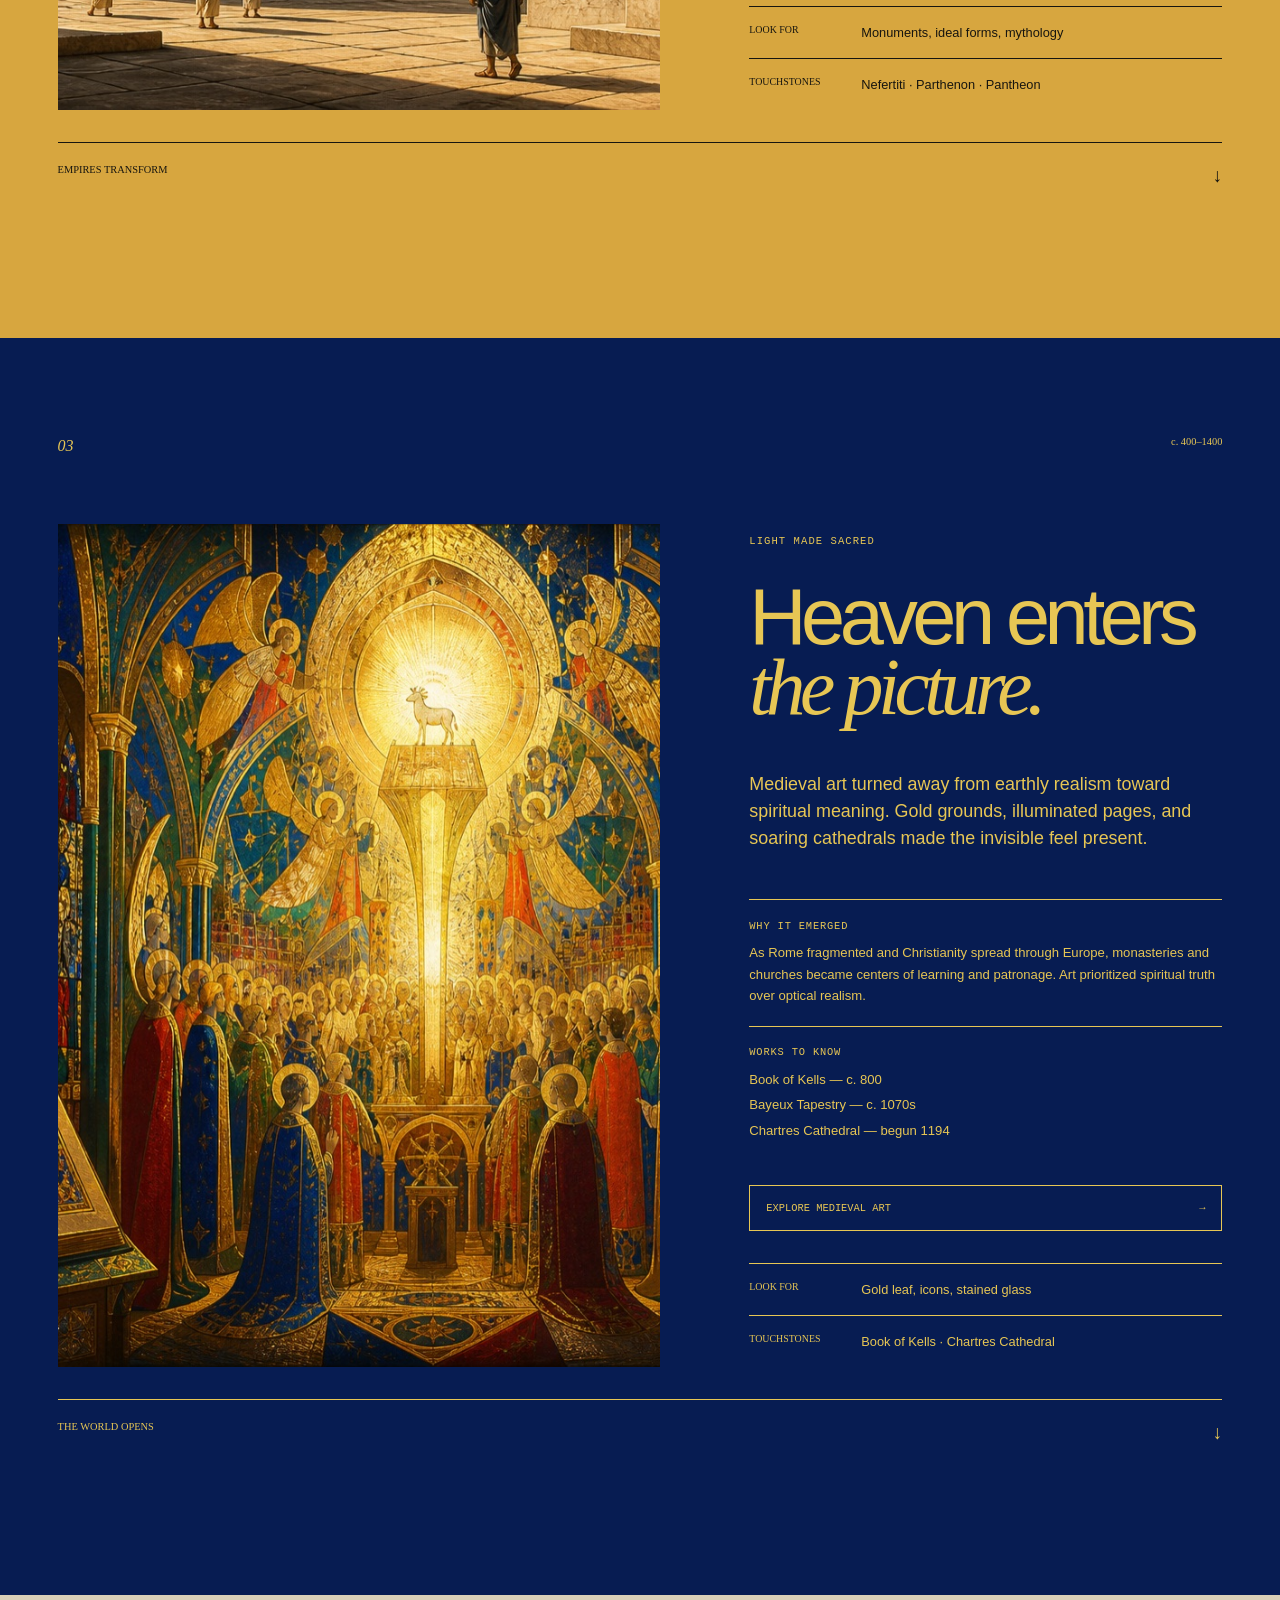
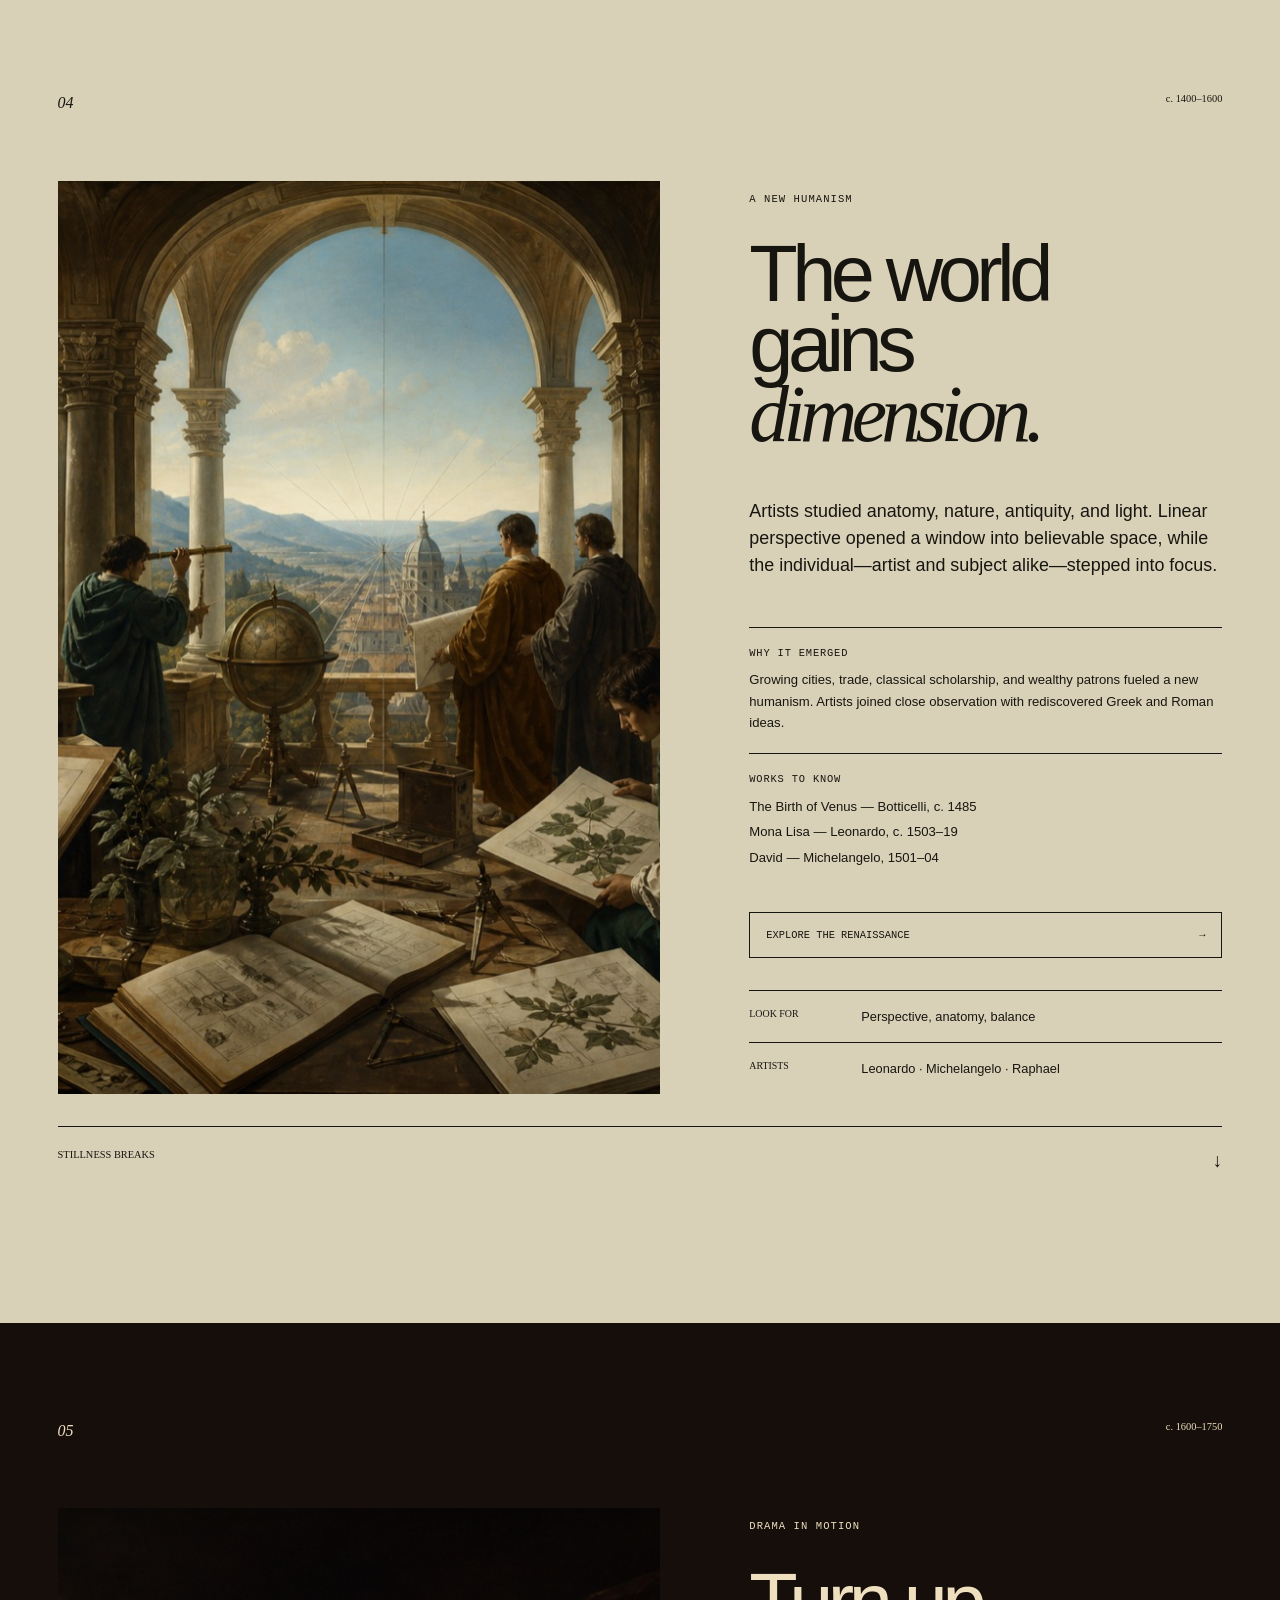
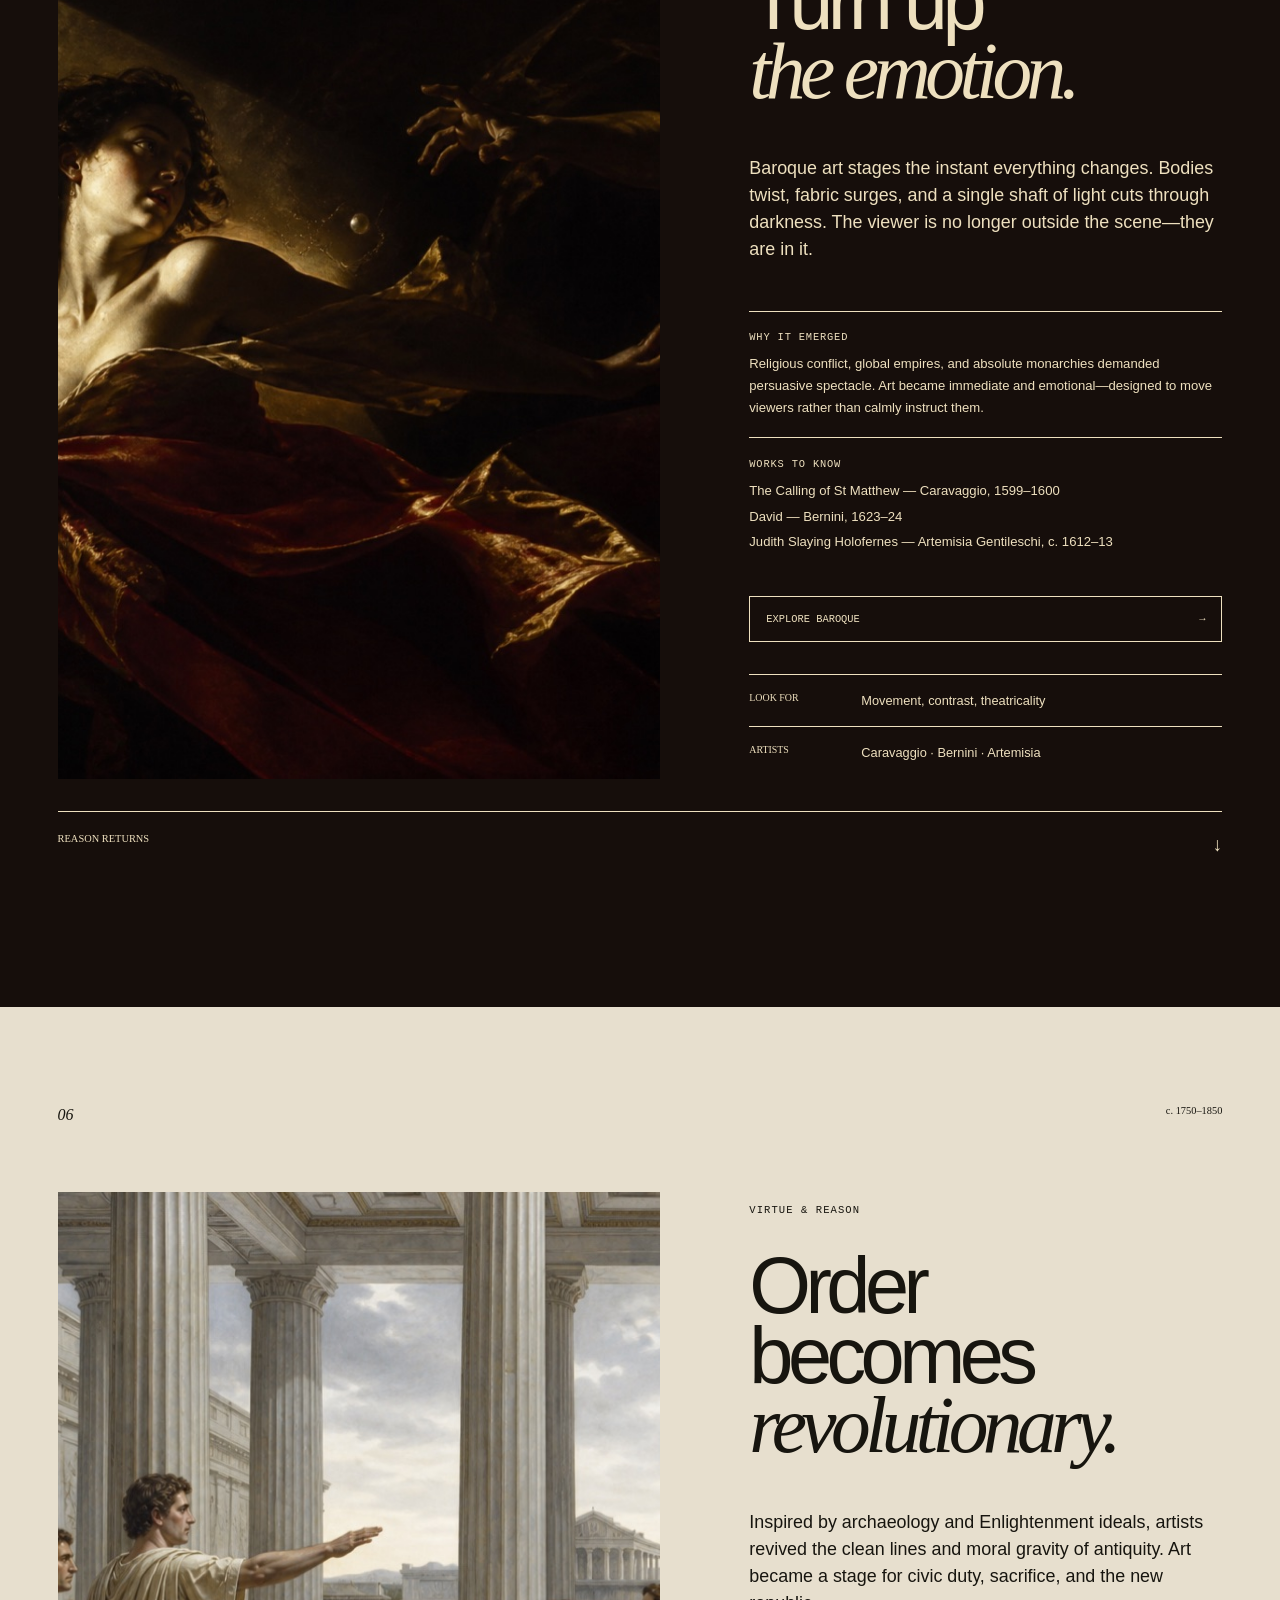
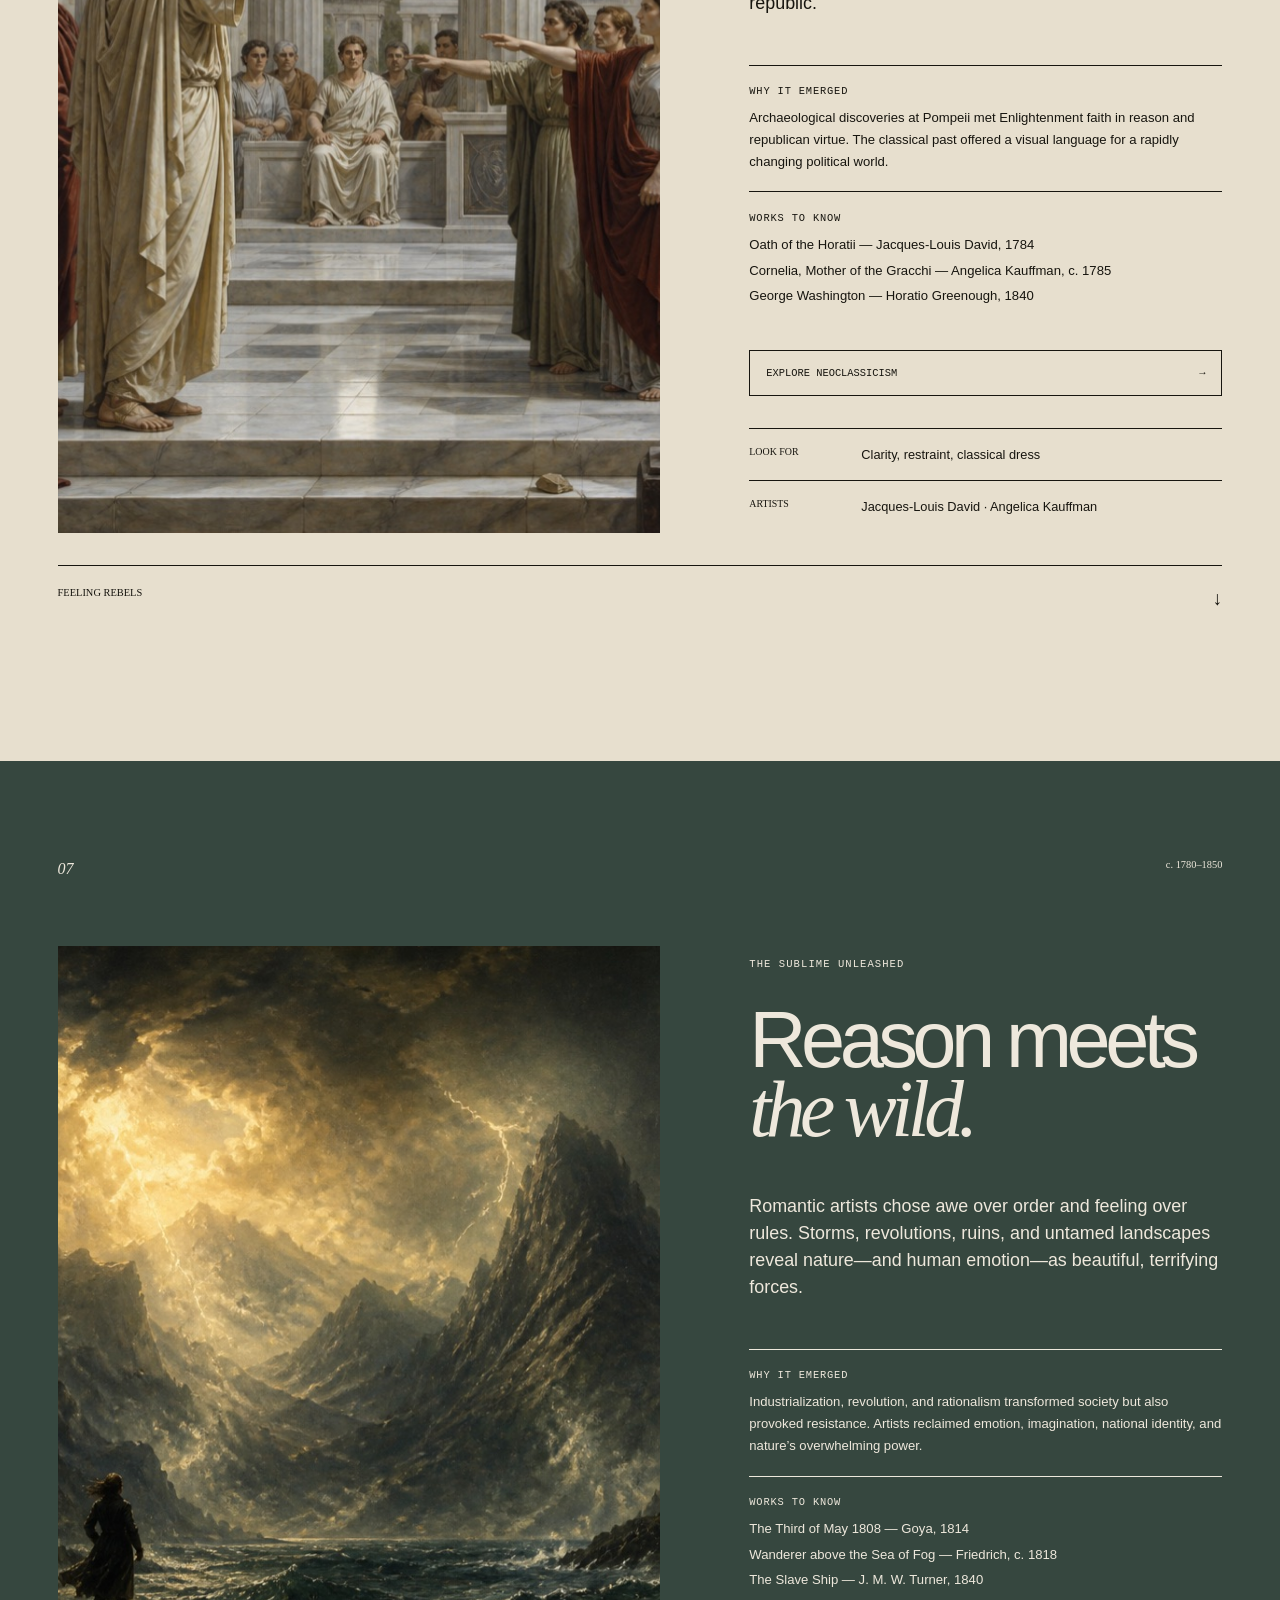
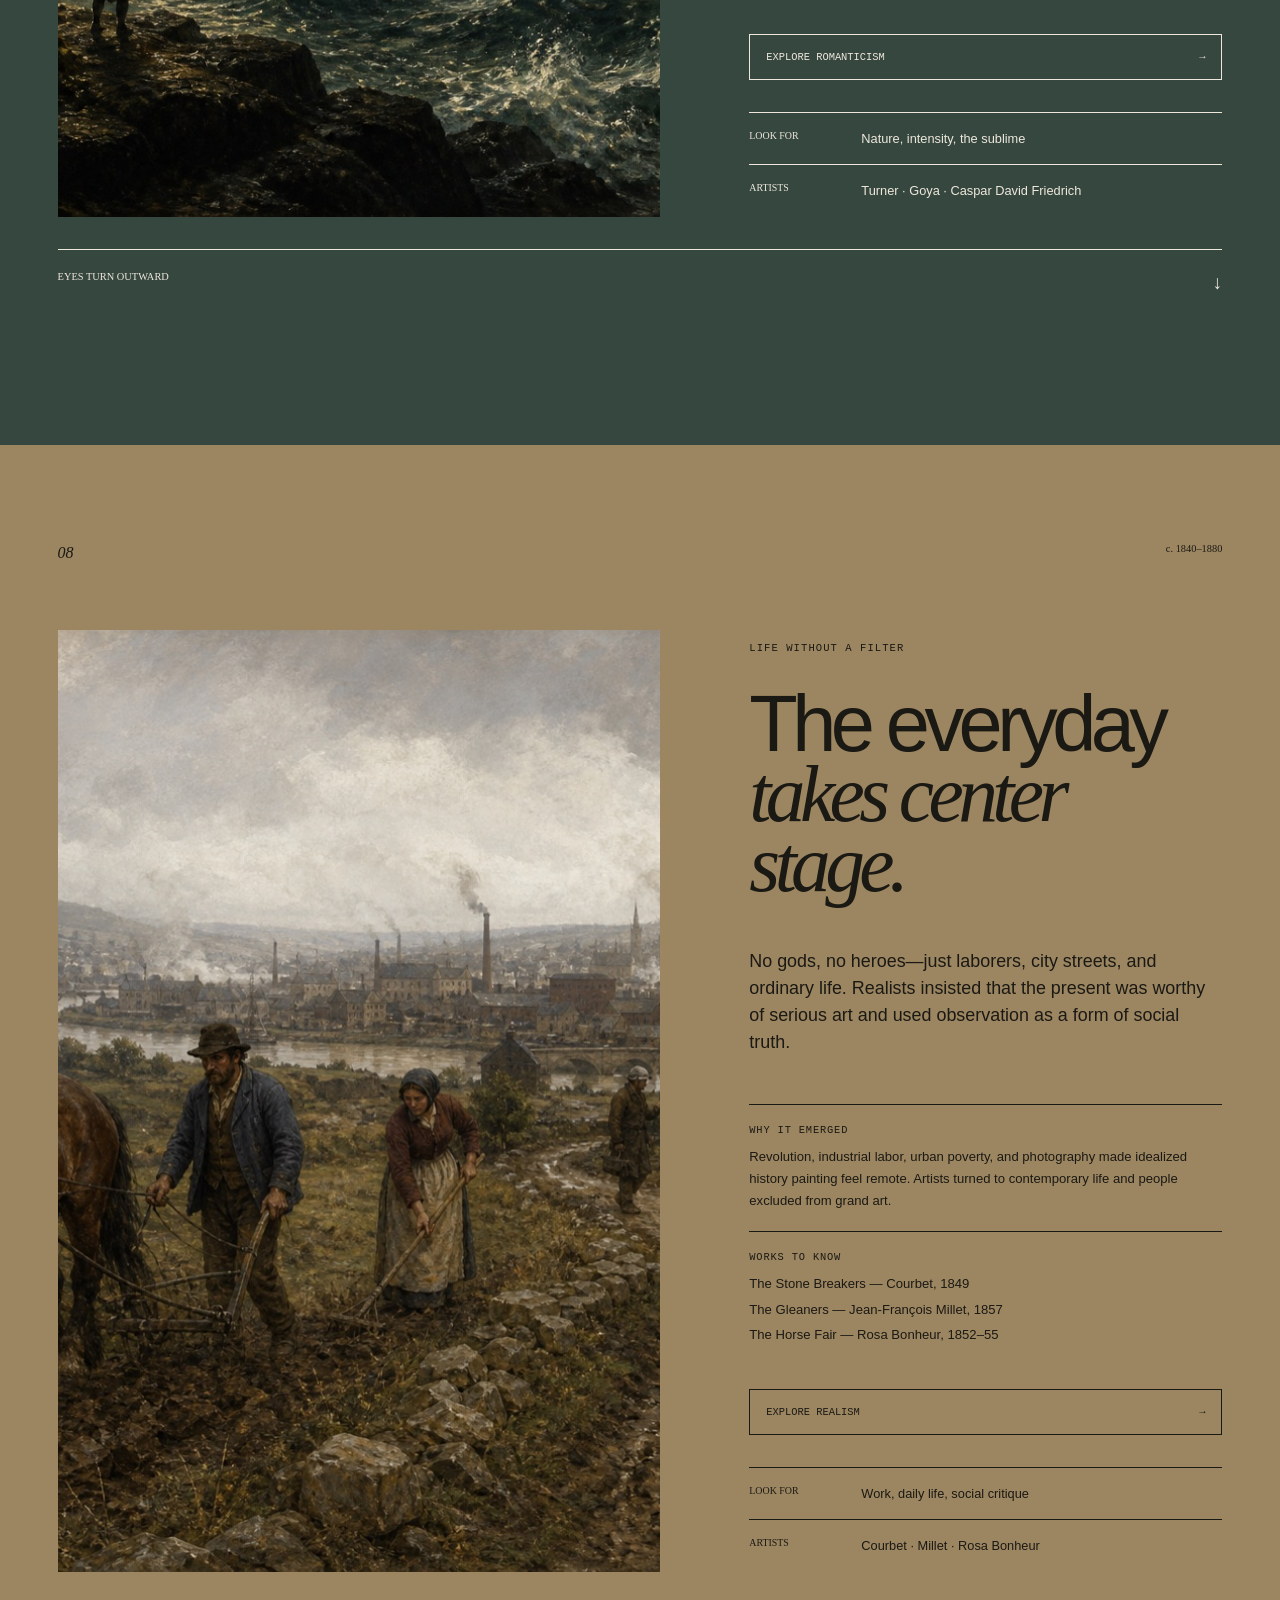
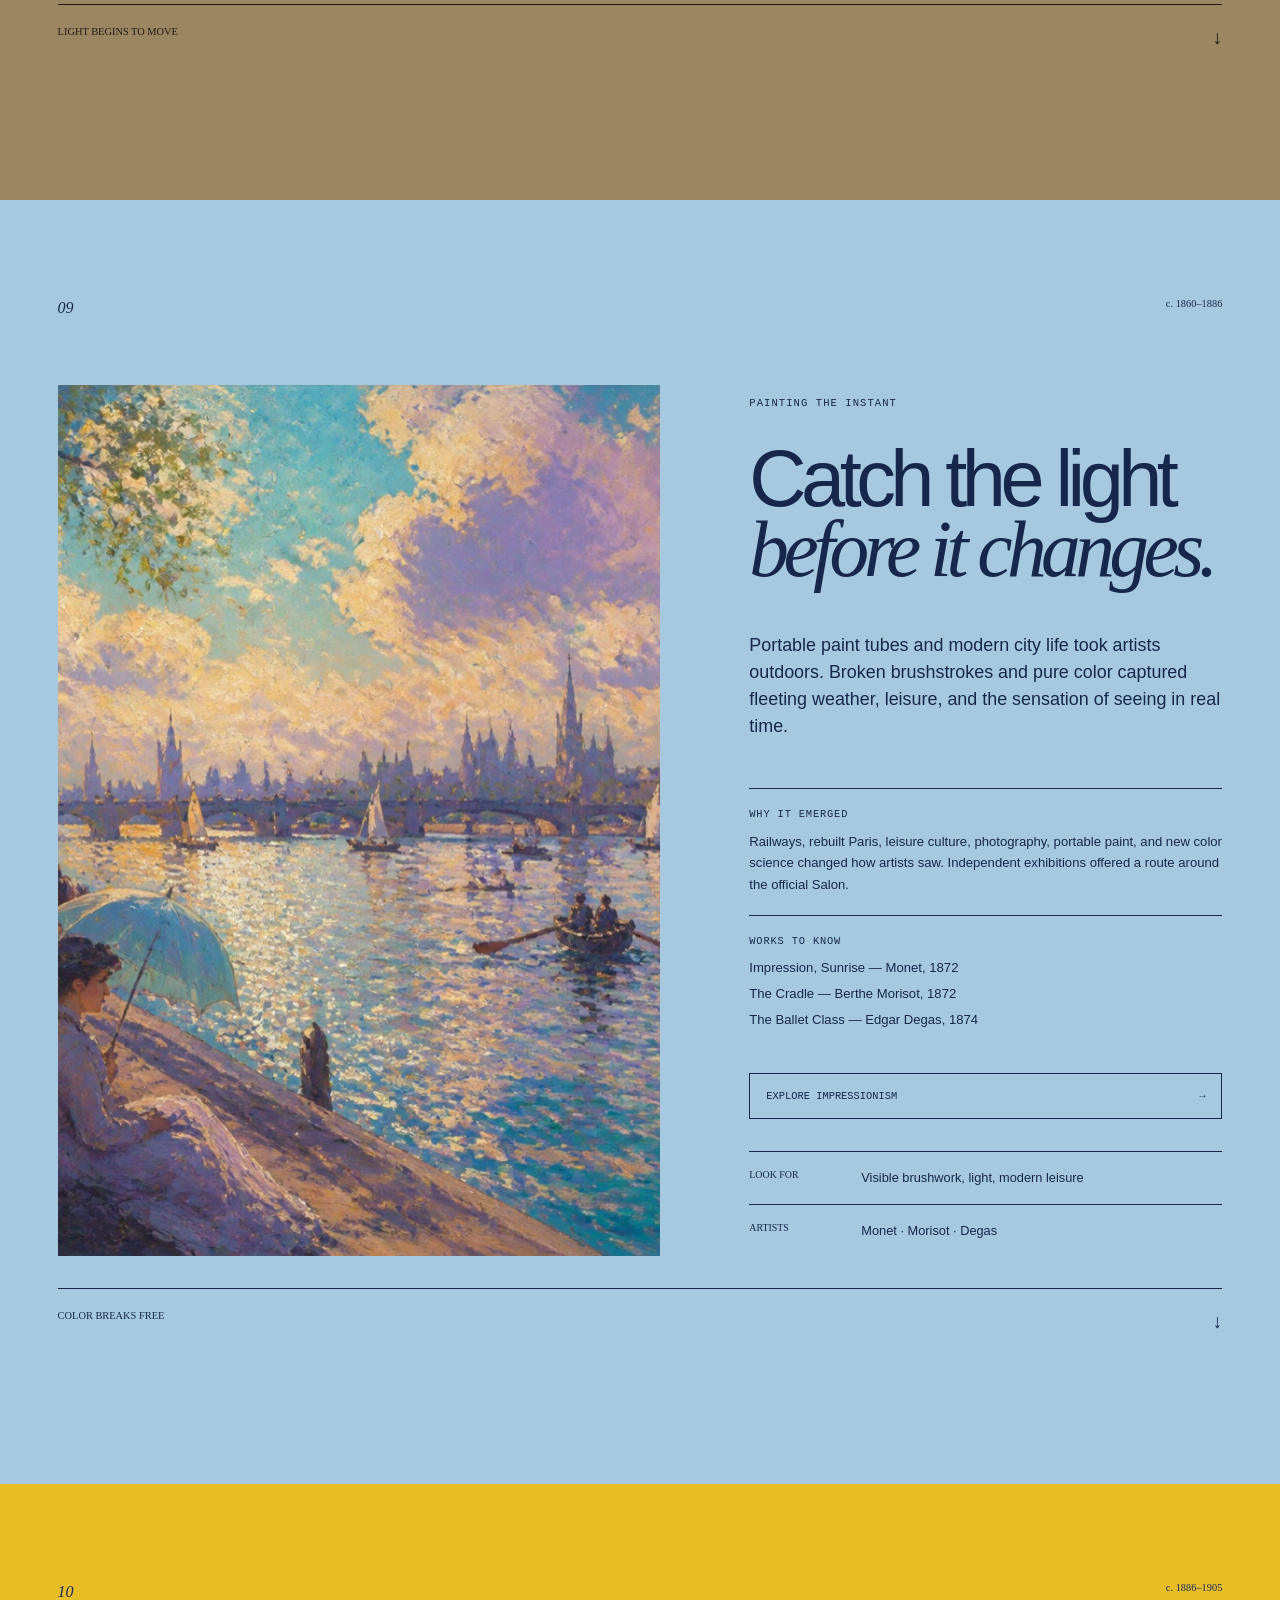
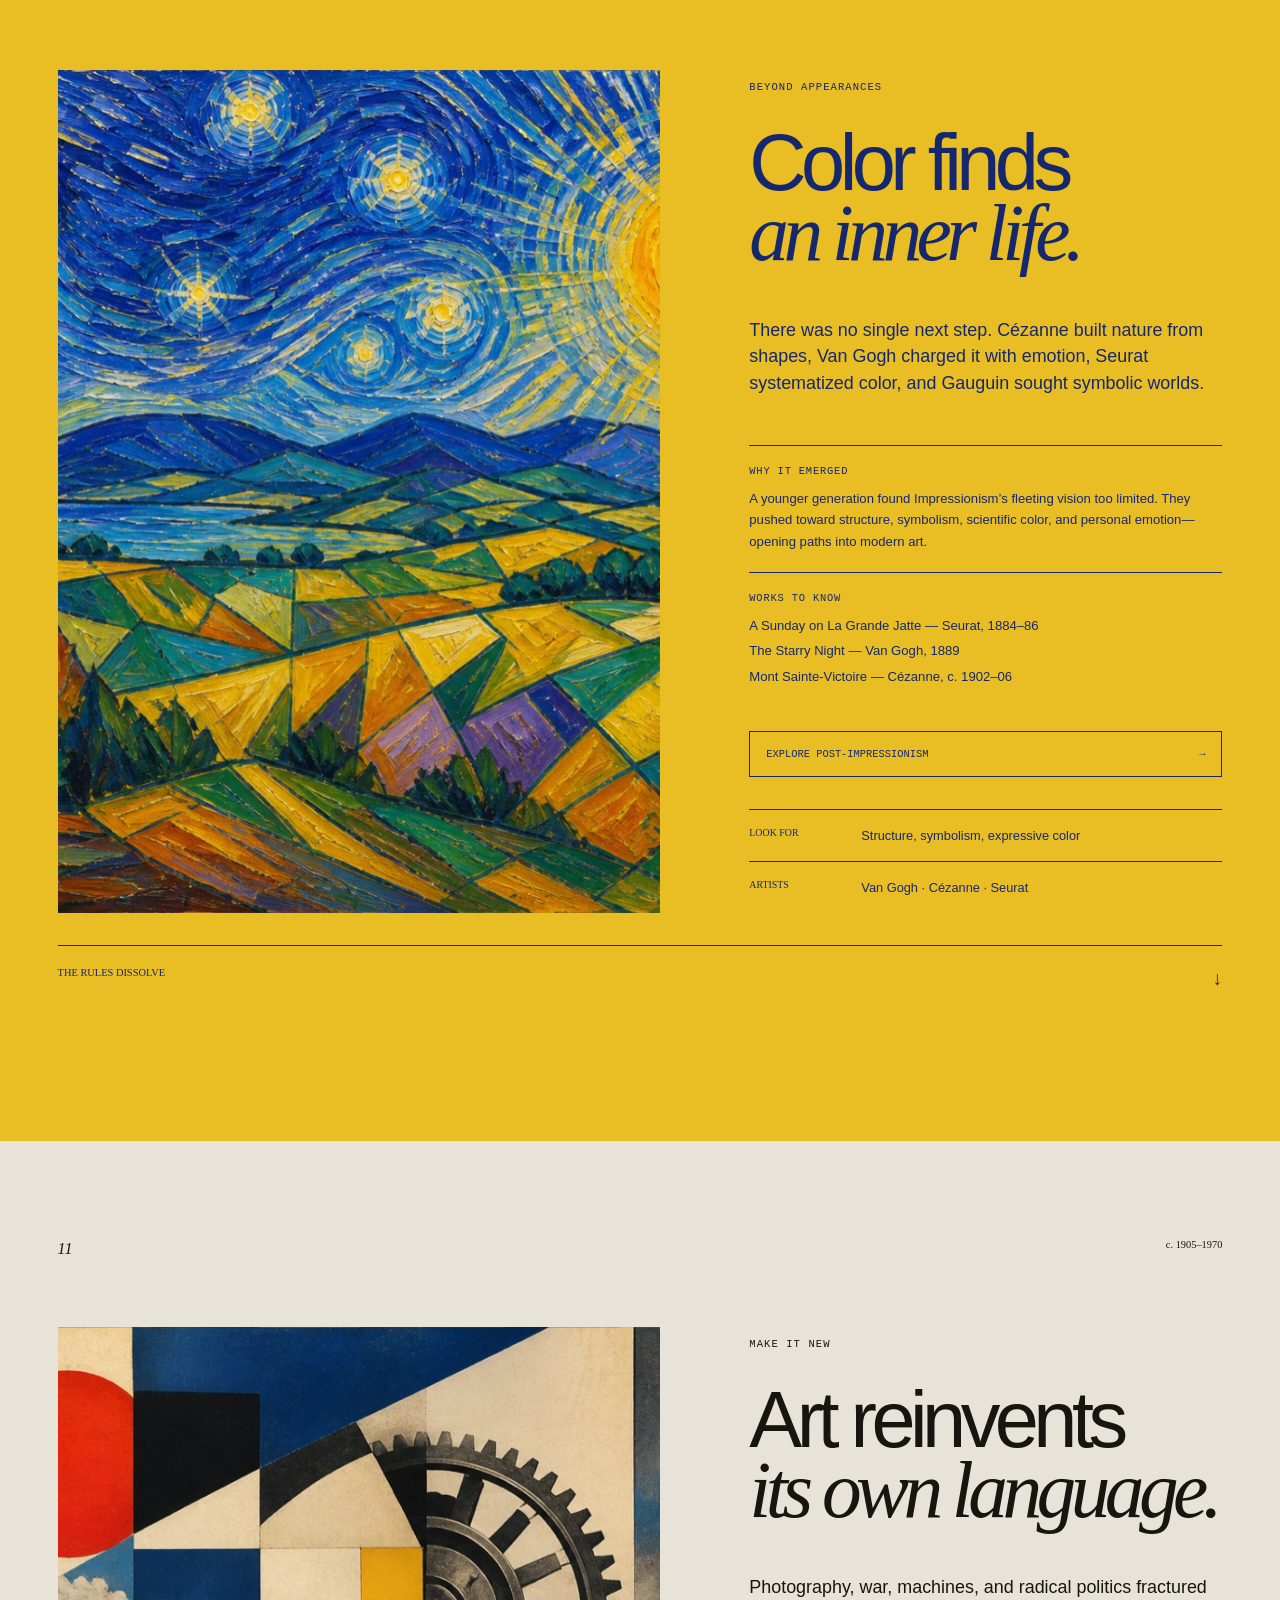
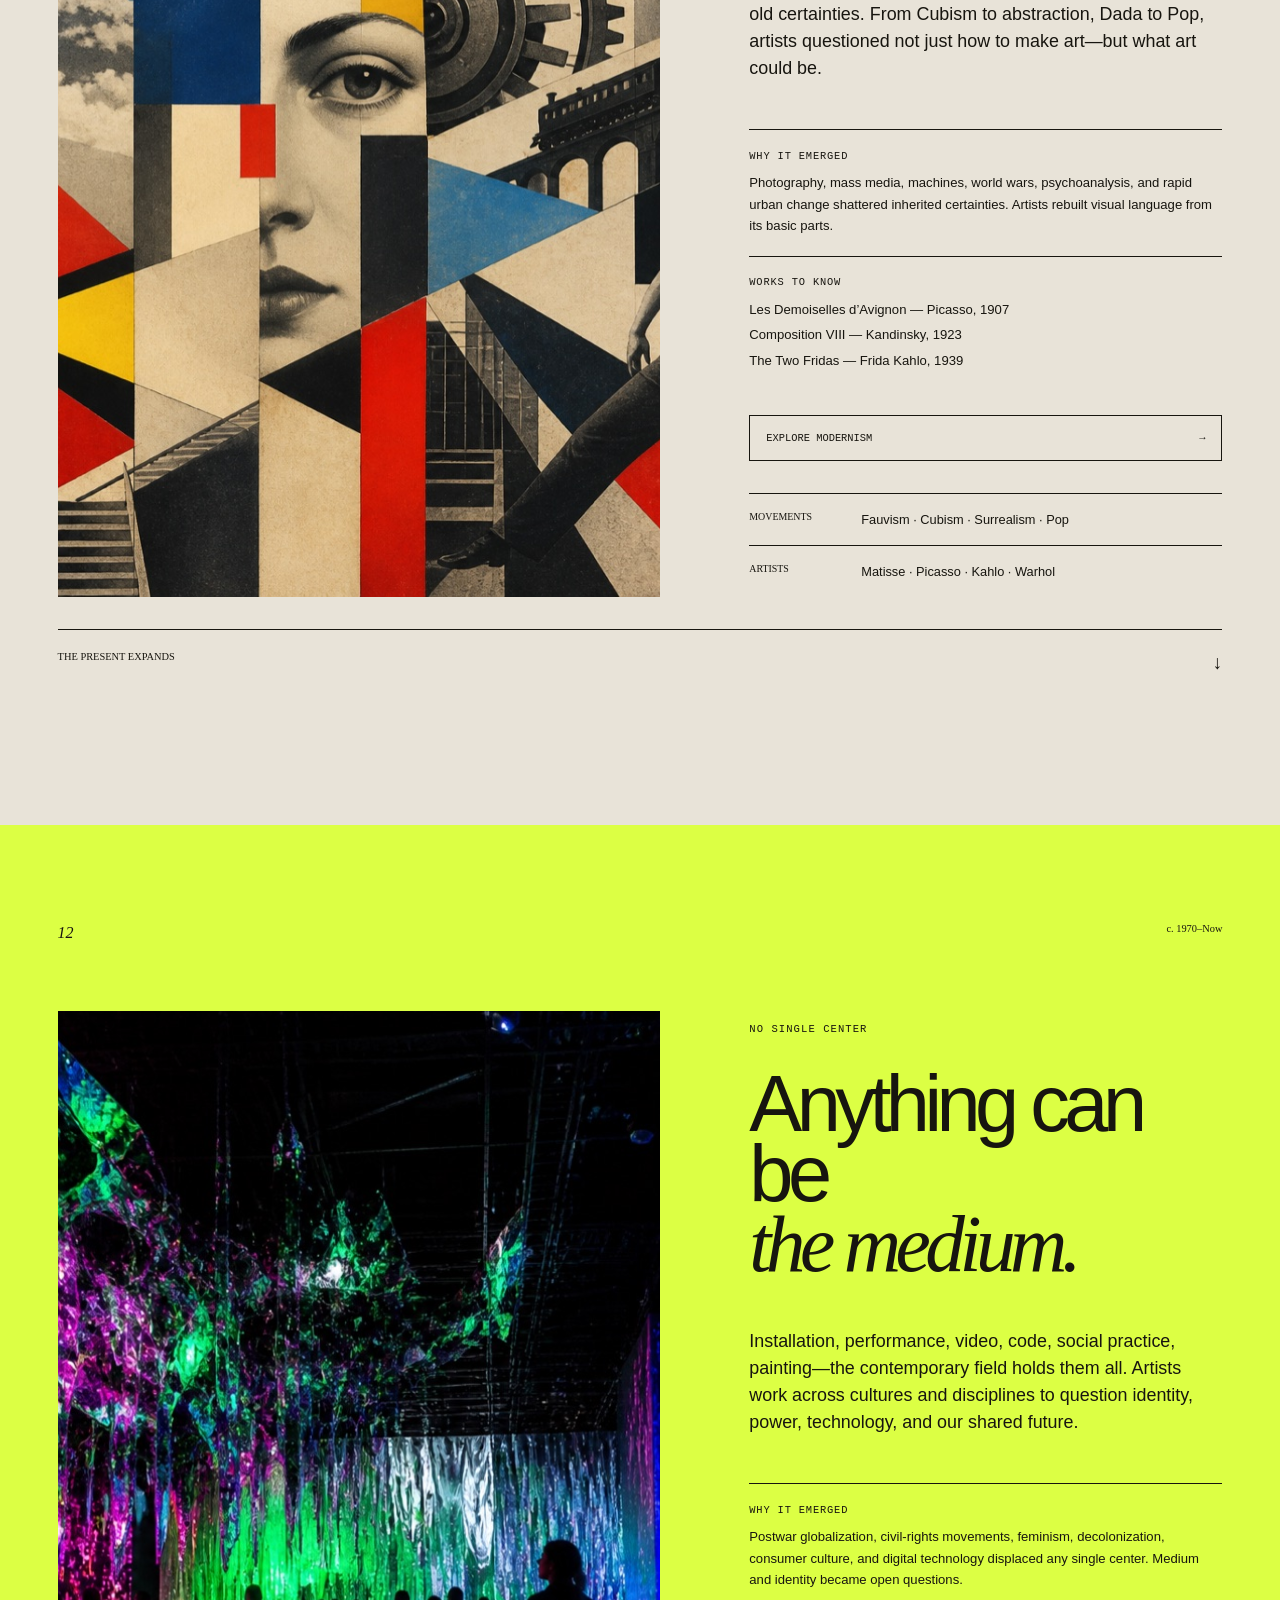
==== commit 524ac999: "Update website" ====
--- a/index.html
+++ b/index.html
@@ -4,6 +4,8 @@
   <meta charset="utf-8">
   <meta name="viewport" content="width=device-width, initial-scale=1">
   <meta name="description" content="A visual journey through the major periods of art history, from prehistoric marks to contemporary ideas.">
+  <meta name="referrer" content="no-referrer">
+  <meta http-equiv="Content-Security-Policy" content="default-src 'self'; img-src 'self' data:; style-src 'self' 'unsafe-inline'; script-src 'self'; object-src 'none'; base-uri 'self'; form-action 'none'">
   <meta name="theme-color" content="#17150f">
   <meta property="og:title" content="Art Compass — Navigate art history">
   <meta property="og:description" content="Walk through 40,000 years of art, one era at a time.">
--- a/css/styles.css
+++ b/css/styles.css
@@ -1,4 +1,3 @@
-@import url('https://fonts.googleapis.com/css2?family=DM+Mono:wght@300;400&family=Manrope:wght@400;500;600&family=Playfair+Display:ital,wght@1,500&display=swap');
 :root{--ink:#17150f;--paper:#f1ede2;--yellow:#f0c94d;--pad:clamp(1.2rem,4.5vw,5rem)}*{box-sizing:border-box}html{scroll-behavior:smooth}body{margin:0;background:var(--paper);color:var(--ink);font-family:Manrope,Arial,sans-serif;line-height:1.5}a{color:inherit;text-decoration:none}button{font:inherit}.skip-link{position:fixed;z-index:100;top:.5rem;left:.5rem;background:#fff;padding:.7rem 1rem;transform:translateY(-150%)}.skip-link:focus{transform:none}.site-header{position:fixed;z-index:50;top:0;left:0;width:100%;height:74px;padding:0 var(--pad);display:flex;align-items:center;justify-content:space-between;color:#fff;mix-blend-mode:difference}.brand{display:flex;align-items:center;gap:.65rem;font-weight:600;letter-spacing:.12em}.brand-mark{width:30px;height:30px;border:1px solid;border-radius:50%;display:grid;place-items:center;font-family:Georgia,serif}.header-era{position:absolute;left:50%;transform:translateX(-50%);display:flex;gap:.7rem;margin:0;font-family:'DM Mono',monospace;font-size:.62rem;text-transform:uppercase}.header-era span{opacity:.55}.header-era b{font-weight:400}.menu-toggle{position:relative;z-index:2;color:inherit;background:none;border:0;padding:.7rem 2.5rem .7rem 0;text-transform:uppercase;font-family:'DM Mono',monospace;font-size:.65rem}.menu-toggle i{position:absolute;right:0;width:25px;height:1px;background:currentColor;transition:.3s}.menu-toggle i:first-of-type{top:13px}.menu-toggle i:last-of-type{top:21px}.menu-toggle[aria-expanded=true] i:first-of-type{top:17px;transform:rotate(45deg)}.menu-toggle[aria-expanded=true] i:last-of-type{top:17px;transform:rotate(-45deg)}.site-nav{display:none;position:fixed;inset:0;background:#181713;color:#eee8dc;z-index:1;padding:clamp(7rem,12vh,10rem) var(--pad) 3rem;overflow:auto}.site-nav.is-open{display:block}.site-nav>p{font-family:'DM Mono';text-transform:uppercase;font-size:.65rem;opacity:.6;margin:0 0 3rem}.site-nav>div{display:grid;grid-template-columns:repeat(2,1fr);gap:0 5vw}.site-nav a{padding:.7rem 0;border-bottom:1px solid #555;font-size:clamp(1.3rem,3vw,2.5rem);letter-spacing:-.04em}.site-nav a span{font-family:'DM Mono';font-size:.6rem;margin-right:1rem;opacity:.5}.progress{position:fixed;z-index:60;left:0;bottom:0;width:100%;height:4px}.progress span{display:block;width:100%;height:100%;background:var(--yellow);transform:scaleX(0);transform-origin:left}.menu-open{overflow:hidden}
 .kicker{font-family:'DM Mono',monospace;text-transform:uppercase;letter-spacing:.1em;font-size:.66rem}.hero{position:relative;min-height:100svh;overflow:hidden;background:#17150f;color:#eee9dd;padding:clamp(9rem,18vh,13rem) var(--pad) 3rem;display:grid;grid-template-columns:1.2fr .8fr;align-items:center}.hero-copy{position:relative;z-index:2}.hero h1,.era h2,.epilogue h2{font-size:clamp(4rem,8.8vw,9rem);line-height:.88;letter-spacing:-.07em;font-weight:500;margin:2rem 0}.hero h1 em,.era h2 em,.epilogue h2 em{font-family:'Playfair Display',Georgia,serif;font-weight:500}.hero .intro{max-width:37rem;font-size:clamp(1rem,1.6vw,1.35rem)}.hero-art{position:absolute;width:min(55vw,750px);aspect-ratio:1;right:-5vw;top:9vh;border:1px solid #777;border-radius:50%;display:grid;place-items:center}.hero-art:before,.hero-art:after,.hero-art i{content:"";position:absolute;border:1px solid #777;border-radius:50%}.hero-art:before{inset:12%}.hero-art:after{inset:25%}.hero-art i:nth-child(1){width:4%;height:4%;background:var(--yellow);border:0}.hero-art i:nth-child(2){width:70%;height:1px;border:0;background:#777}.hero-art i:nth-child(3){height:70%;width:1px;border:0;background:#777}.hero-art span{font-family:'DM Mono';font-size:clamp(4rem,10vw,9rem);color:var(--yellow);z-index:2}.begin{position:absolute;bottom:3rem;left:var(--pad);right:var(--pad);padding:1rem 0;border-top:1px solid #777;display:flex;justify-content:space-between;font-family:'DM Mono';font-size:.65rem;text-transform:uppercase}.begin b{font-size:1.2rem}
 .era{position:relative;min-height:115vh;padding:clamp(8rem,12vw,11rem) var(--pad) 8rem;display:grid;grid-template-columns:minmax(0,1.12fr) minmax(320px,.88fr);grid-template-rows:auto 1fr auto;gap:2rem 7vw;overflow:hidden}.era-number{position:absolute;left:var(--pad);top:6rem;font-family:'Playfair Display';font-style:italic;font-size:1rem}.era-date{position:absolute;right:var(--pad);top:6rem;font-family:'DM Mono';font-size:.65rem}.era-visual{position:relative;grid-row:2;min-height:690px;overflow:hidden}.era-copy{grid-column:2;grid-row:2;align-self:center;position:relative;z-index:2}.era h2{font-size:clamp(3.5rem,6.2vw,6.5rem);margin:2rem 0 3rem}.era-copy>p:not(.kicker){font-size:clamp(1rem,1.4vw,1.2rem);max-width:37rem}.era dl{margin:4rem 0 0}.era dl div{display:grid;grid-template-columns:7rem 1fr;border-top:1px solid currentColor;padding:1rem 0}.era dt{font-family:'DM Mono';font-size:.62rem;text-transform:uppercase}.era dd{margin:0;font-size:.8rem}.next-era{grid-column:1/-1;grid-row:3;border-top:1px solid currentColor;padding:1.2rem 0;display:flex;justify-content:space-between;font-family:'DM Mono';font-size:.65rem;text-transform:uppercase}.next-era span{font-size:1.2rem}
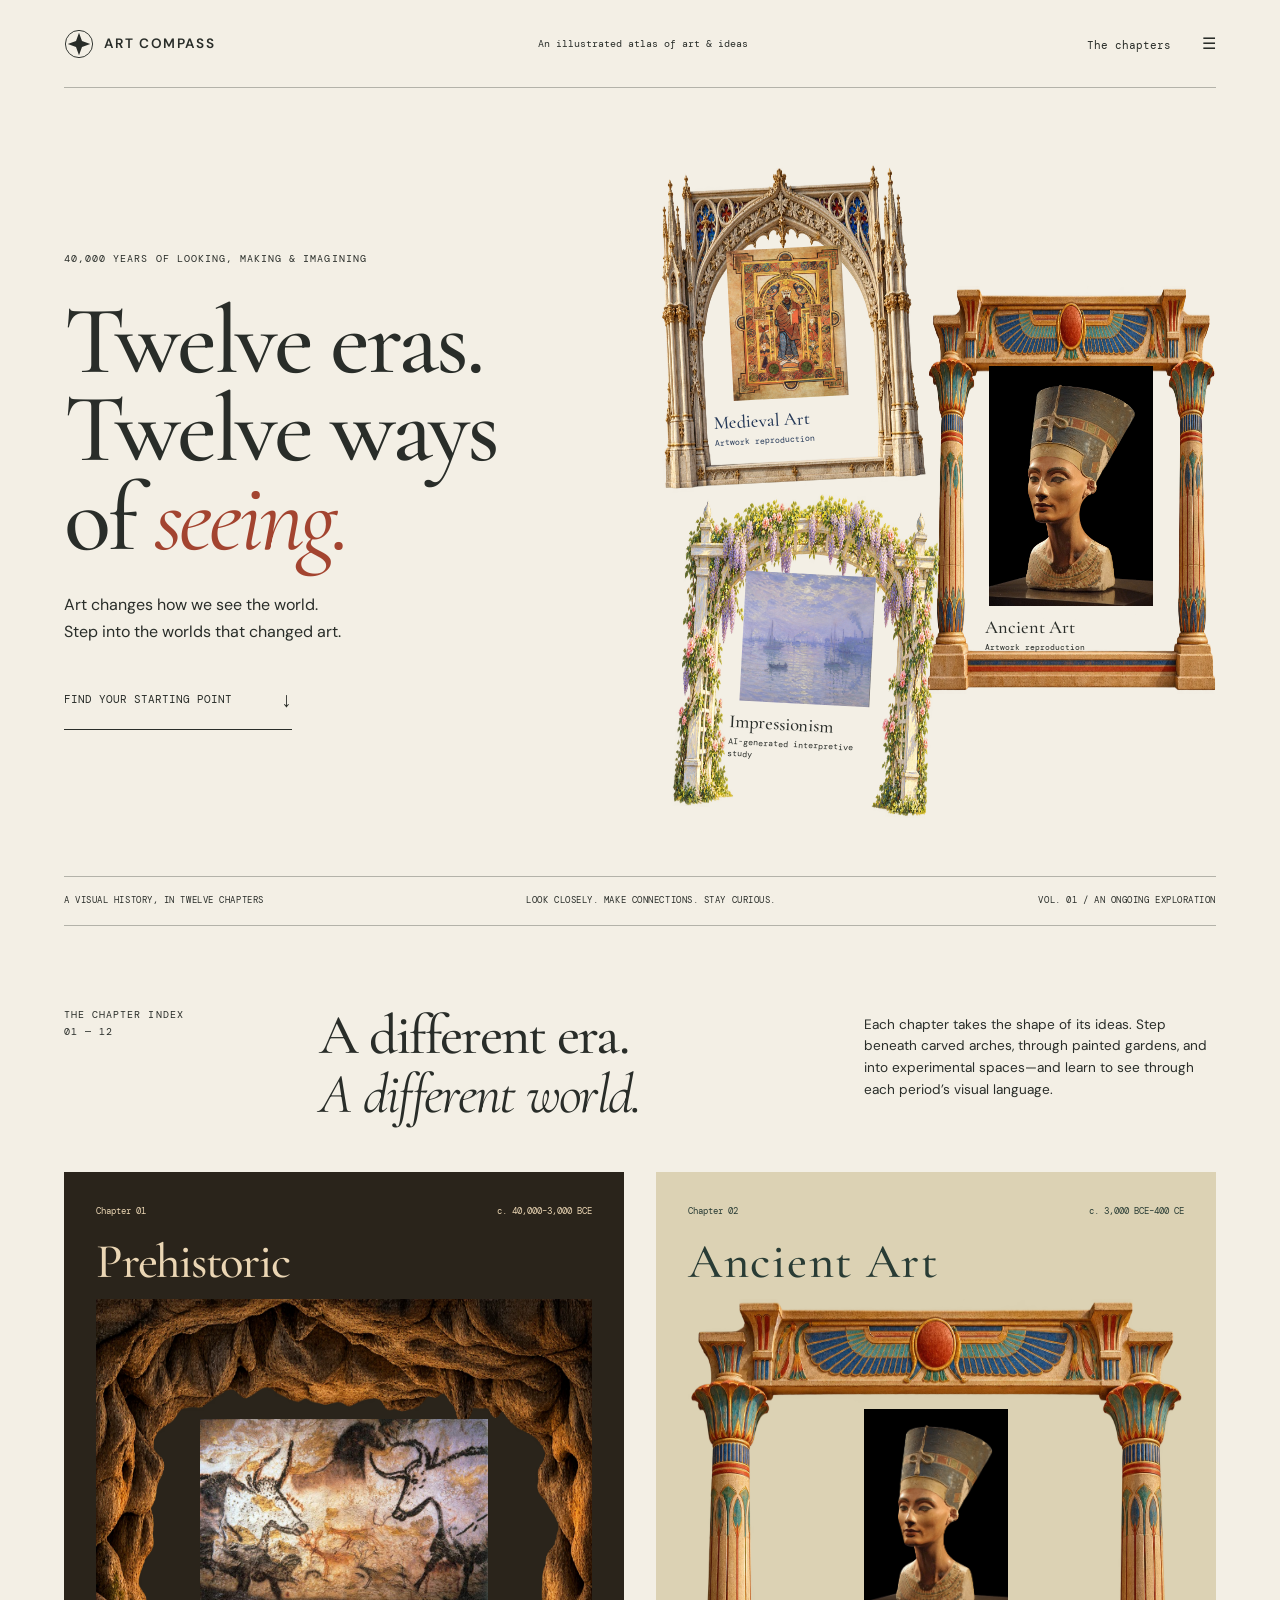
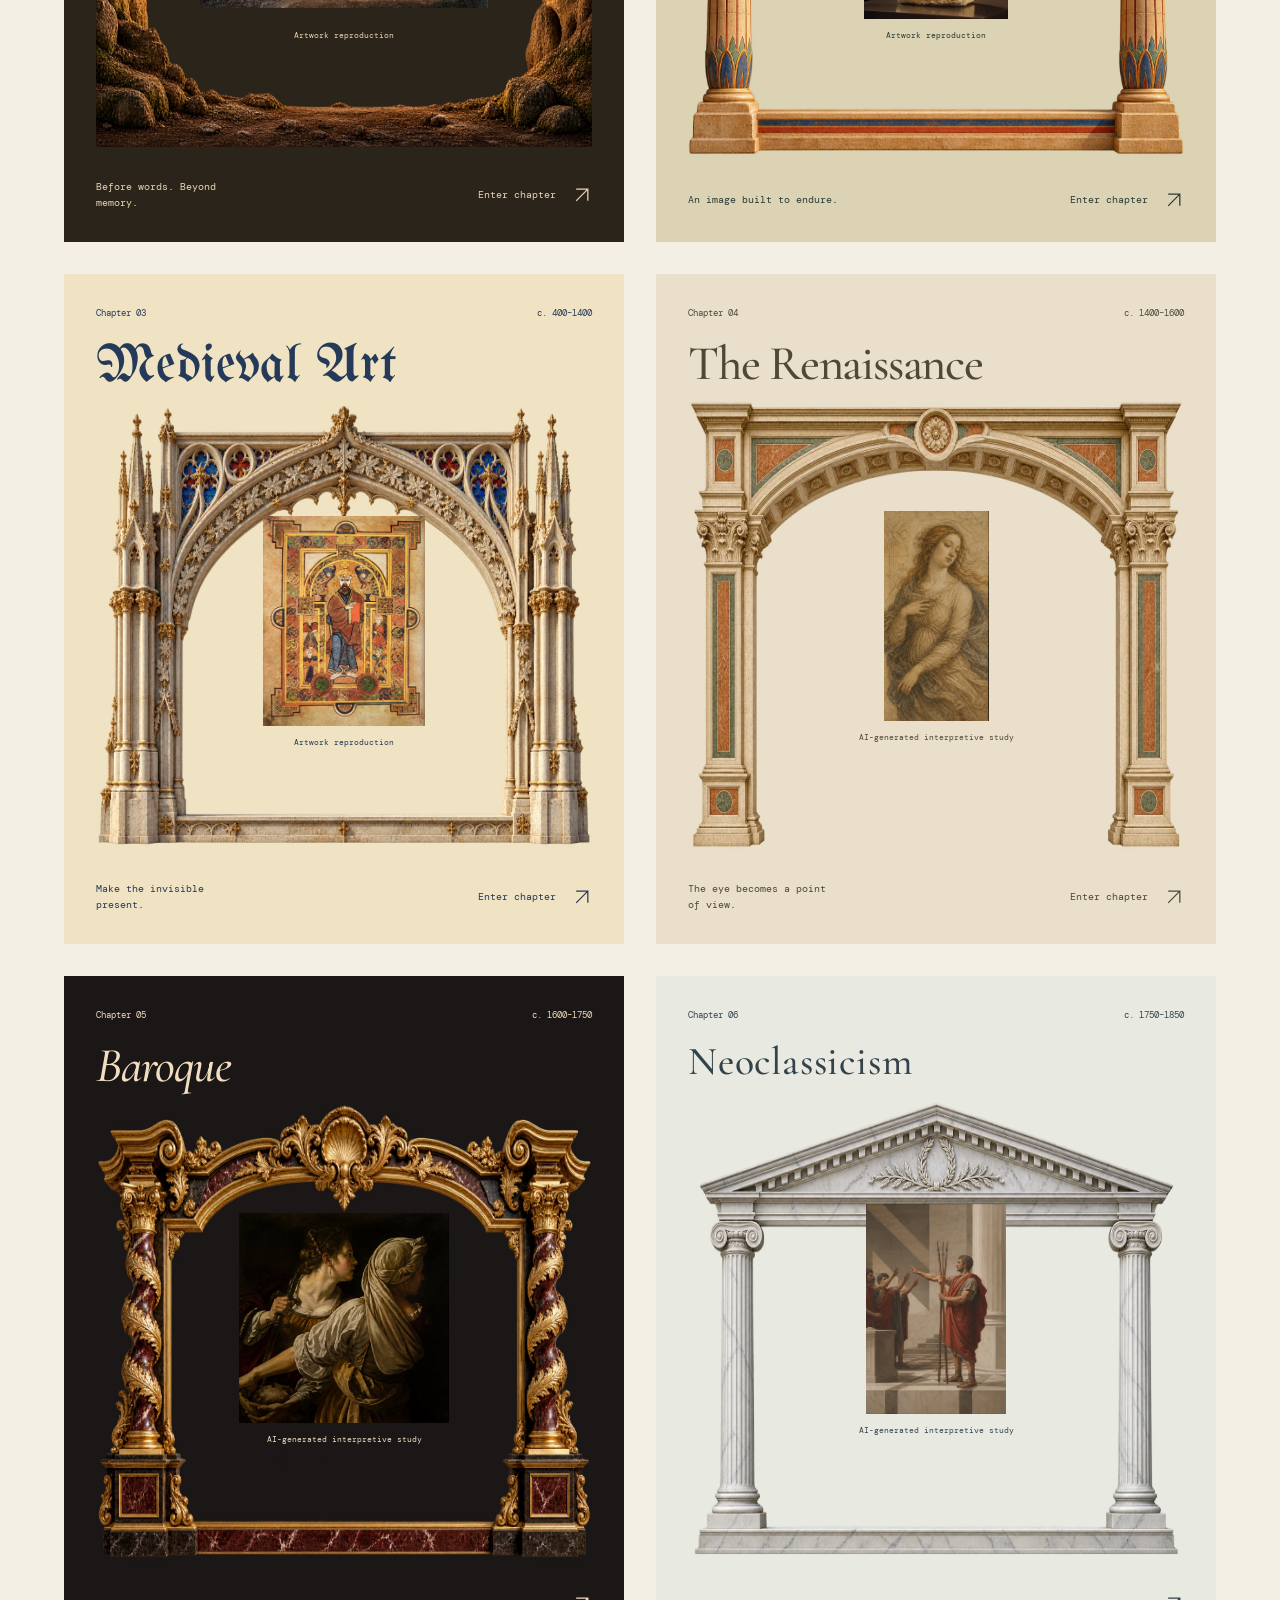
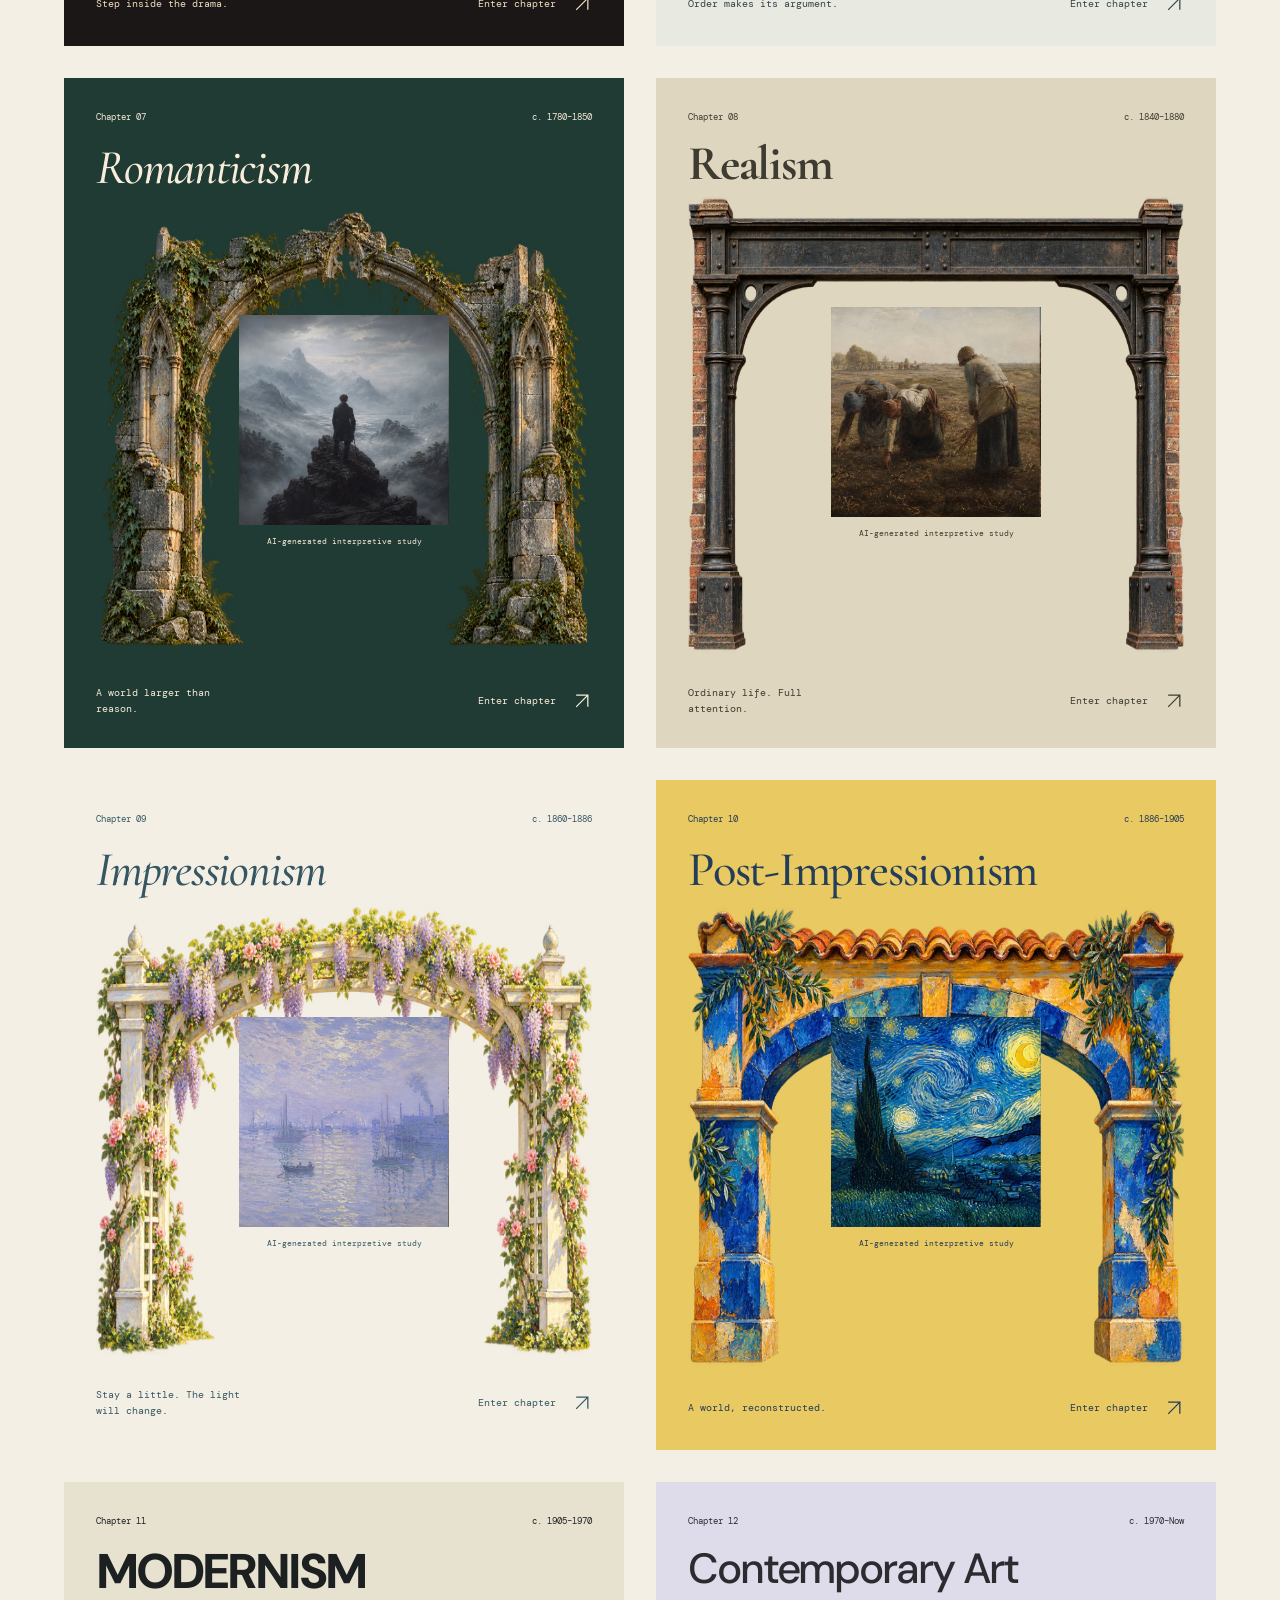
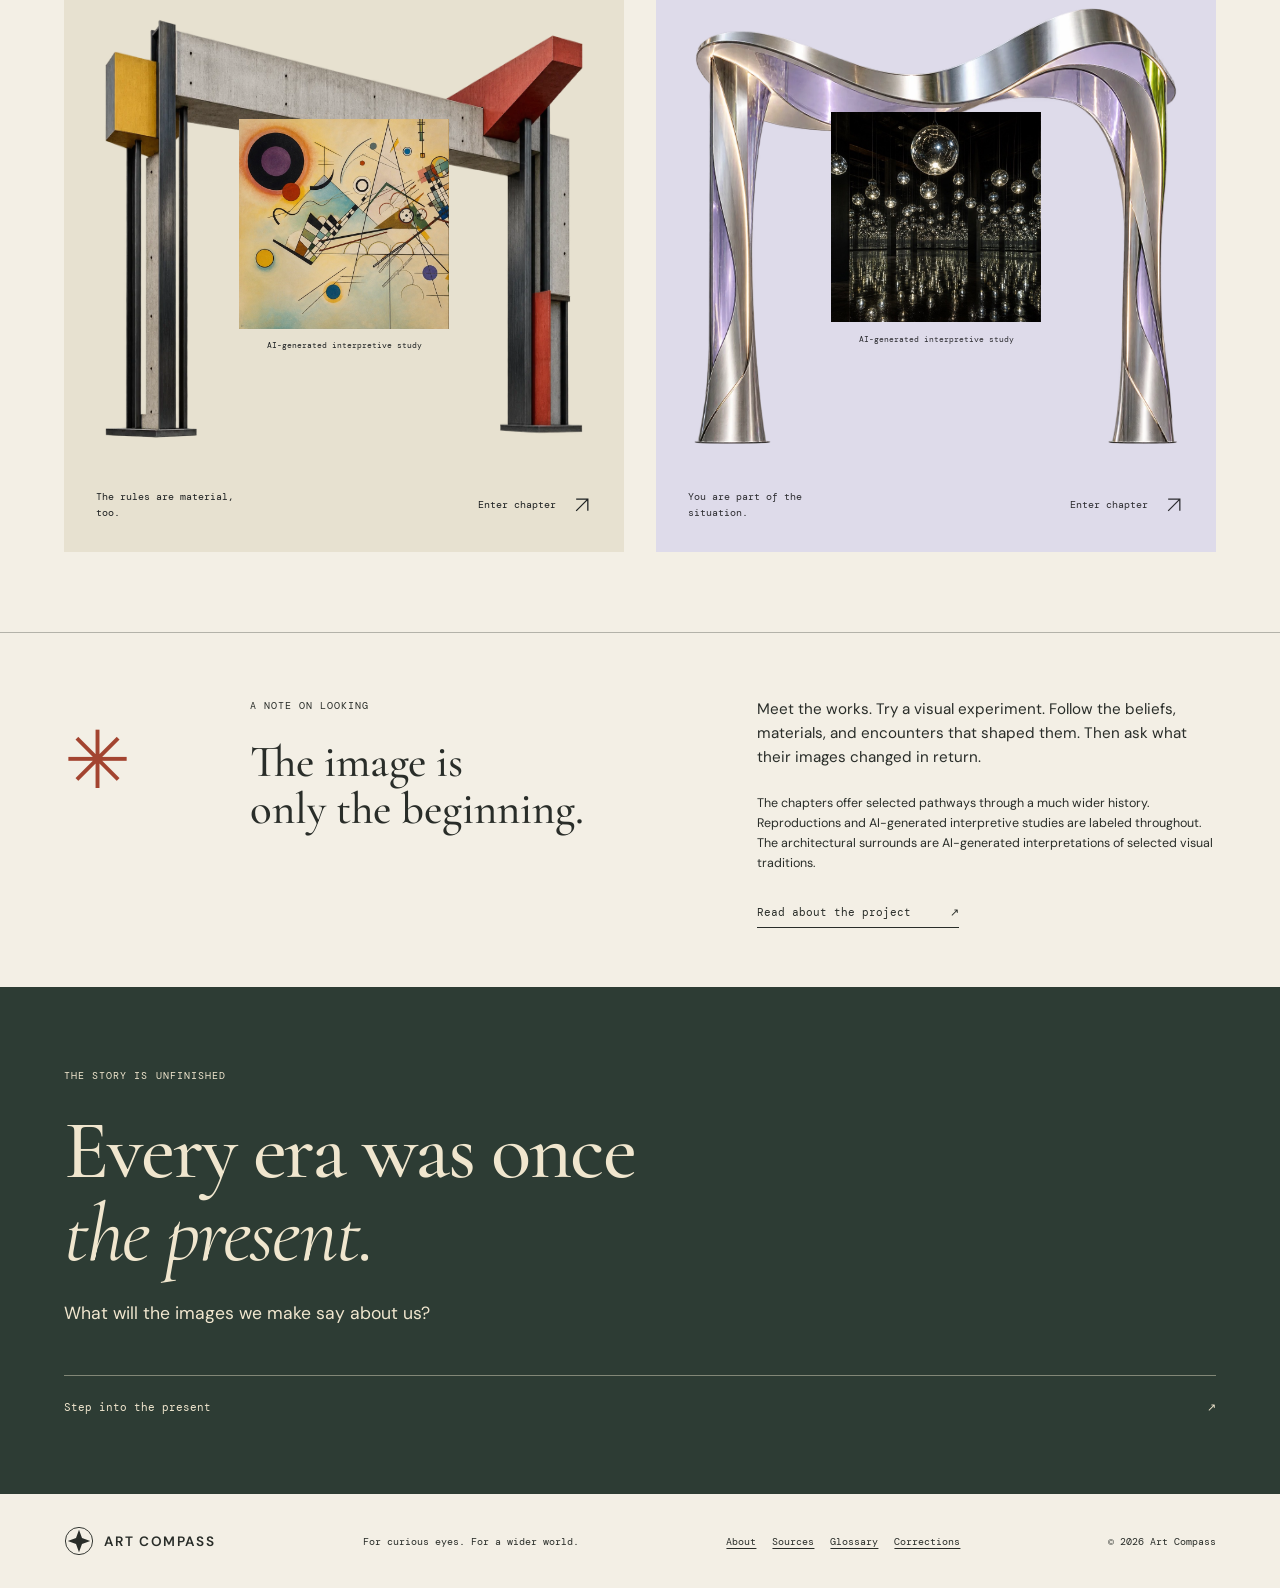
==== commit 81f514b1: "Redesign art history chapters with architectural surrounds" ====
--- a/index.html
+++ b/index.html
@@ -3,142 +3,121 @@
 <head>
   <meta charset="utf-8">
   <meta name="viewport" content="width=device-width, initial-scale=1">
-  <meta name="description" content="A visual journey through the major periods of art history, from prehistoric marks to contemporary ideas.">
+  <meta name="description" content="Twelve art periods. Twelve ways of seeing. Step into a visual history where each chapter takes the shape of its ideas.">
   <meta name="referrer" content="no-referrer">
   <meta http-equiv="Content-Security-Policy" content="default-src 'self'; img-src 'self' data:; style-src 'self' 'unsafe-inline'; script-src 'self'; object-src 'none'; base-uri 'self'; form-action 'none'">
-  <meta name="theme-color" content="#17150f">
-  <meta property="og:title" content="Art Compass — Navigate art history">
-  <meta property="og:description" content="Walk through 40,000 years of art, one era at a time.">
+  <meta name="theme-color" content="#f3efe5">
+  <meta property="og:title" content="Art Compass — Twelve ways of seeing">
+  <meta property="og:description" content="An illustrated atlas of art, ideas, and the ways we see the world.">
   <meta property="og:type" content="website">
-  <title>Art Compass — Navigate art history</title>
+  <title>Art Compass — Twelve ways of seeing</title>
+  <link rel="manifest" href="manifest.webmanifest">
   <link rel="icon" href="assets/favicon.svg" type="image/svg+xml">
+  <link rel="stylesheet" href="css/fonts.css">
   <link rel="stylesheet" href="css/styles.css">
+  <link rel="stylesheet" href="css/architecture.css">
   <script src="js/main.js" defer></script>
 </head>
 <body>
   <a class="skip-link" href="#main">Skip to the journey</a>
   <header class="site-header">
-    <a class="brand" href="#top" aria-label="Art Compass, home"><svg class="brand-mark" viewBox="0 0 32 32" aria-hidden="true"><circle cx="16" cy="16" r="14.5"/><path d="m16 4 3.2 8.8L28 16l-8.8 3.2L16 28l-3.2-8.8L4 16l8.8-3.2z"/><circle cx="16" cy="16" r="2"/></svg><span>ART COMPASS</span></a>
-    <p class="header-era" aria-live="polite"><span>Now viewing</span><b id="current-era">Introduction</b></p>
-    <button class="menu-toggle" type="button" aria-expanded="false" aria-controls="site-nav"><span>Periods</span><i></i><i></i></button>
-    <nav id="site-nav" class="site-nav" aria-label="Art periods">
-      <p>Jump to a period</p>
-      <div>
-        <a href="#prehistoric"><span>01</span> Prehistoric</a><a href="#ancient"><span>02</span> Ancient</a>
-        <a href="#medieval"><span>03</span> Medieval</a><a href="#renaissance"><span>04</span> Renaissance</a>
-        <a href="#baroque"><span>05</span> Baroque</a><a href="#neoclassicism"><span>06</span> Neoclassicism</a>
-        <a href="#romanticism"><span>07</span> Romanticism</a><a href="#realism"><span>08</span> Realism</a>
-        <a href="#impressionism"><span>09</span> Impressionism</a><a href="#post-impressionism"><span>10</span> Post-Impressionism</a>
-        <a href="#modernism"><span>11</span> Modernism</a><a href="#contemporary"><span>12</span> Contemporary</a>
+    <a class="brand" href="#top" aria-label="Art Compass, home"><svg viewBox="0 0 32 32" aria-hidden="true"><circle cx="16" cy="16" r="14.5"/><path d="m16 4 3.2 8.8L28 16l-8.8 3.2L16 28l-3.2-8.8L4 16l8.8-3.2z"/><circle cx="16" cy="16" r="2"/></svg><span>ART COMPASS</span></a>
+    <p class="header-note">An illustrated atlas of art &amp; ideas</p>
+    <button class="menu-toggle" type="button" aria-haspopup="dialog" aria-controls="period-dialog">The chapters <span aria-hidden="true">☰</span></button>
+  </header>
+  <dialog id="period-dialog" aria-labelledby="menu-title">
+    <div class="dialog-top"><h2 id="menu-title">Choose a world.</h2><button id="close-menu" type="button" aria-label="Close chapter menu">Close ×</button></div>
+    <nav aria-label="Art periods"><a href="explore.html?era=prehistoric"><span>01</span>Prehistoric<small>c. 40,000–3,000 BCE</small></a>
+<a href="explore.html?era=ancient"><span>02</span>Ancient Art<small>c. 3,000 BCE–400 CE</small></a>
+<a href="explore.html?era=medieval"><span>03</span>Medieval Art<small>c. 400–1400</small></a>
+<a href="explore.html?era=renaissance"><span>04</span>The Renaissance<small>c. 1400–1600</small></a>
+<a href="explore.html?era=baroque"><span>05</span>Baroque<small>c. 1600–1750</small></a>
+<a href="explore.html?era=neoclassicism"><span>06</span>Neoclassicism<small>c. 1750–1850</small></a>
+<a href="explore.html?era=romanticism"><span>07</span>Romanticism<small>c. 1780–1850</small></a>
+<a href="explore.html?era=realism"><span>08</span>Realism<small>c. 1840–1880</small></a>
+<a href="explore.html?era=impressionism"><span>09</span>Impressionism<small>c. 1860–1886</small></a>
+<a href="explore.html?era=post-impressionism"><span>10</span>Post-Impressionism<small>c. 1886–1905</small></a>
+<a href="explore.html?era=modernism"><span>11</span>Modernism<small>c. 1905–1970</small></a>
+<a href="explore.html?era=contemporary"><span>12</span>Contemporary Art<small>c. 1970–Now</small></a></nav>
+  </dialog>
+  <main id="main">
+    <section class="hero" id="top" aria-labelledby="home-title">
+      <div class="hero-copy">
+        <p class="eyebrow">40,000 years of looking, making &amp; imagining</p>
+        <h1 id="home-title">Twelve eras.<br>Twelve ways<br>of <em>seeing.</em></h1>
+        <p class="intro">Art changes how we see the world.<br>Step into the worlds that changed art.</p>
+        <a class="begin" href="#chapters">Find your starting point <span aria-hidden="true">↓</span></a>
       </div>
-    </nav>
-  </header>
-  <div class="progress" aria-hidden="true"><span id="progress-bar"></span></div>
-
-  <main id="main">
-    <section class="hero" id="top" data-era="Introduction">
-      <div class="hero-copy reveal">
-        <p class="kicker">40,000 years · 12 chapters · One human impulse</p>
-        <h1>The story of art is the story of <em>us.</em></h1>
-        <p class="intro">Walk through the ideas, revolutions, and restless imaginations that changed how we see the world.</p>
-      </div>
-      <div class="hero-art" aria-hidden="true"><i></i><i></i><i></i><span>40K</span></div>
-      <a class="begin" href="#prehistoric"><span>Begin the journey</span><b>↓</b></a>
+      <div class="cover-gallery" aria-label="Three glimpses into the atlas"><a class="cover-piece cover-medieval" href="explore.html?era=medieval" aria-label="Explore Medieval Art"><span class="cover-number">03</span><img width="1484" height="1934" src="assets/museum/book-kells.jpg" alt="Reproduction of Book of Kells" fetchpriority="auto"><span class="cover-label">Medieval Art<small>Artwork reproduction</small></span></a><a class="cover-piece cover-ancient" href="explore.html?era=ancient" aria-label="Explore Ancient Art"><span class="cover-number">02</span><img width="1282" height="1877" src="assets/museum/nefertiti.jpg" alt="Reproduction of Bust of Queen Nefertiti" fetchpriority="high"><span class="cover-label">Ancient Art<small>Artwork reproduction</small></span></a><a class="cover-piece cover-impressionism" href="explore.html?era=impressionism" aria-label="Explore Impressionism"><span class="cover-number">09</span><img width="724" height="724" src="assets/works/impression-sunrise.jpg" alt="AI-generated interpretive study for Impression, Sunrise" fetchpriority="auto"><span class="cover-label">Impressionism<small>AI-generated interpretive study</small></span></a></div>
+      <div class="cover-colophon"><span>A visual history, in twelve chapters</span><span>Look closely. Make connections. Stay curious.</span><span>Vol. 01 / An ongoing exploration</span></div>
     </section>
-
-    <section class="era prehistoric" id="prehistoric" data-era="Prehistoric Art">
-      <div class="era-number">01</div><div class="era-date">c. 40,000–3,000 BCE</div>
-      <div class="era-visual cave-visual" aria-label="Abstract interpretation of prehistoric cave painting">
-        <div class="hand">✋</div><div class="bison"><i></i><b></b><span></span></div><div class="cave-marks">••• &nbsp; / / &nbsp; ✣</div>
-      </div>
-      <article class="era-copy reveal"><p class="kicker">The first marks</p><h2>Before words,<br>there were <em>images.</em></h2><p>Deep inside caves, early humans traced hands, hunted animals, and left signs whose meanings are still mysterious. Art began as ritual, memory, map, and magic—all at once.</p><dl><div><dt>Look for</dt><dd>Animals, handprints, earth pigments</dd></div><div><dt>Touchstone</dt><dd>Lascaux Cave paintings, France</dd></div></dl></article>
-      <a class="next-era" href="#ancient">Civilization rises <span>↓</span></a>
+    <section class="atlas" id="chapters" aria-labelledby="atlas-title">
+      <div class="atlas-intro"><p class="eyebrow">The chapter index<br>01 — 12</p><h2 id="atlas-title">A different era.<br><em>A different world.</em></h2><p>Each chapter takes the shape of its ideas. Step beneath carved arches, through painted gardens, and into experimental spaces—and learn to see through each period’s visual language.</p></div>
+      <div class="chapter-grid"><a class="chapter-card prehistoric" id="prehistoric" href="explore.html?era=prehistoric" aria-labelledby="name-prehistoric">
+      <div class="card-meta"><span>Chapter 01</span><span>c. 40,000–3,000 BCE</span></div>
+      <div class="card-title"><p>The first marks</p><h3 id="name-prehistoric">Prehistoric</h3></div>
+      <figure class="card-art"><img class="card-architecture" src="assets/architecture/prehistoric.webp" alt="" aria-hidden="true" width="1536" height="1024" loading="lazy" decoding="async"><img width="720" height="472" src="assets/museum/lascaux.jpg" alt="Reproduction of Lascaux Cave" loading="lazy" decoding="async"><figcaption>Artwork reproduction</figcaption></figure>
+      <div class="card-footer"><span>Before words. Beyond memory.</span><span class="card-enter">Enter chapter <svg class="arrow-icon" viewBox="0 0 24 24" aria-hidden="true"><path d="M5 19 19 5M5 5h14v14"/></svg></span></div>
+    </a><a class="chapter-card ancient" id="ancient" href="explore.html?era=ancient" aria-labelledby="name-ancient">
+      <div class="card-meta"><span>Chapter 02</span><span>c. 3,000 BCE–400 CE</span></div>
+      <div class="card-title"><p>Measure &amp; monument</p><h3 id="name-ancient">Ancient Art</h3></div>
+      <figure class="card-art"><img class="card-architecture" src="assets/architecture/ancient.webp" alt="" aria-hidden="true" width="1536" height="1024" loading="lazy" decoding="async"><img width="1282" height="1877" src="assets/museum/nefertiti.jpg" alt="Reproduction of Bust of Queen Nefertiti" loading="lazy" decoding="async"><figcaption>Artwork reproduction</figcaption></figure>
+      <div class="card-footer"><span>An image built to endure.</span><span class="card-enter">Enter chapter <svg class="arrow-icon" viewBox="0 0 24 24" aria-hidden="true"><path d="M5 19 19 5M5 5h14v14"/></svg></span></div>
+    </a><a class="chapter-card medieval" id="medieval" href="explore.html?era=medieval" aria-labelledby="name-medieval">
+      <div class="card-meta"><span>Chapter 03</span><span>c. 400–1400</span></div>
+      <div class="card-title"><p>The illuminated world</p><h3 id="name-medieval">Medieval Art</h3></div>
+      <figure class="card-art"><img class="card-architecture" src="assets/architecture/medieval.webp" alt="" aria-hidden="true" width="1536" height="1024" loading="lazy" decoding="async"><img width="1484" height="1934" src="assets/museum/book-kells.jpg" alt="Reproduction of Book of Kells" loading="lazy" decoding="async"><figcaption>Artwork reproduction</figcaption></figure>
+      <div class="card-footer"><span>Make the invisible present.</span><span class="card-enter">Enter chapter <svg class="arrow-icon" viewBox="0 0 24 24" aria-hidden="true"><path d="M5 19 19 5M5 5h14v14"/></svg></span></div>
+    </a><a class="chapter-card renaissance" id="renaissance" href="explore.html?era=renaissance" aria-labelledby="name-renaissance">
+      <div class="card-meta"><span>Chapter 04</span><span>c. 1400–1600</span></div>
+      <div class="card-title"><p>The measured world</p><h3 id="name-renaissance">The Renaissance</h3></div>
+      <figure class="card-art"><img class="card-architecture" src="assets/architecture/renaissance.webp" alt="" aria-hidden="true" width="1536" height="1024" loading="lazy" decoding="async"><img width="512" height="1024" src="assets/works/birth-venus.jpg" alt="AI-generated interpretive study for The Birth of Venus" loading="lazy" decoding="async"><figcaption>AI-generated interpretive study</figcaption></figure>
+      <div class="card-footer"><span>The eye becomes a point of view.</span><span class="card-enter">Enter chapter <svg class="arrow-icon" viewBox="0 0 24 24" aria-hidden="true"><path d="M5 19 19 5M5 5h14v14"/></svg></span></div>
+    </a><a class="chapter-card baroque" id="baroque" href="explore.html?era=baroque" aria-labelledby="name-baroque">
+      <div class="card-meta"><span>Chapter 05</span><span>c. 1600–1750</span></div>
+      <div class="card-title"><p>The world as theatre</p><h3 id="name-baroque">Baroque</h3></div>
+      <figure class="card-art"><img class="card-architecture" src="assets/architecture/baroque.webp" alt="" aria-hidden="true" width="1536" height="1024" loading="lazy" decoding="async"><img width="724" height="724" src="assets/works/judith-holofernes.jpg" alt="AI-generated interpretive study for Judith Beheading Holofernes" loading="lazy" decoding="async"><figcaption>AI-generated interpretive study</figcaption></figure>
+      <div class="card-footer"><span>Step inside the drama.</span><span class="card-enter">Enter chapter <svg class="arrow-icon" viewBox="0 0 24 24" aria-hidden="true"><path d="M5 19 19 5M5 5h14v14"/></svg></span></div>
+    </a><a class="chapter-card neoclassicism" id="neoclassicism" href="explore.html?era=neoclassicism" aria-labelledby="name-neoclassicism">
+      <div class="card-meta"><span>Chapter 06</span><span>c. 1750–1850</span></div>
+      <div class="card-title"><p>The architecture of reason</p><h3 id="name-neoclassicism">Neoclassicism</h3></div>
+      <figure class="card-art"><img class="card-architecture" src="assets/architecture/neoclassicism.webp" alt="" aria-hidden="true" width="1536" height="1024" loading="lazy" decoding="async"><img width="591" height="887" src="assets/works/oath-horatii.jpg" alt="AI-generated interpretive study for Oath of the Horatii" loading="lazy" decoding="async"><figcaption>AI-generated interpretive study</figcaption></figure>
+      <div class="card-footer"><span>Order makes its argument.</span><span class="card-enter">Enter chapter <svg class="arrow-icon" viewBox="0 0 24 24" aria-hidden="true"><path d="M5 19 19 5M5 5h14v14"/></svg></span></div>
+    </a><a class="chapter-card romanticism" id="romanticism" href="explore.html?era=romanticism" aria-labelledby="name-romanticism">
+      <div class="card-meta"><span>Chapter 07</span><span>c. 1780–1850</span></div>
+      <div class="card-title"><p>Into the sublime</p><h3 id="name-romanticism">Romanticism</h3></div>
+      <figure class="card-art"><img class="card-architecture" src="assets/architecture/romanticism.webp" alt="" aria-hidden="true" width="1536" height="1024" loading="lazy" decoding="async"><img width="724" height="724" src="assets/works/wanderer-sea-fog.jpg" alt="AI-generated interpretive study for Wanderer above the Sea of Fog" loading="lazy" decoding="async"><figcaption>AI-generated interpretive study</figcaption></figure>
+      <div class="card-footer"><span>A world larger than reason.</span><span class="card-enter">Enter chapter <svg class="arrow-icon" viewBox="0 0 24 24" aria-hidden="true"><path d="M5 19 19 5M5 5h14v14"/></svg></span></div>
+    </a><a class="chapter-card realism" id="realism" href="explore.html?era=realism" aria-labelledby="name-realism">
+      <div class="card-meta"><span>Chapter 08</span><span>c. 1840–1880</span></div>
+      <div class="card-title"><p>The illustrated journal</p><h3 id="name-realism">Realism</h3></div>
+      <figure class="card-art"><img class="card-architecture" src="assets/architecture/realism.webp" alt="" aria-hidden="true" width="1536" height="1024" loading="lazy" decoding="async"><img width="724" height="724" src="assets/works/gleaners.jpg" alt="AI-generated interpretive study for The Gleaners" loading="lazy" decoding="async"><figcaption>AI-generated interpretive study</figcaption></figure>
+      <div class="card-footer"><span>Ordinary life. Full attention.</span><span class="card-enter">Enter chapter <svg class="arrow-icon" viewBox="0 0 24 24" aria-hidden="true"><path d="M5 19 19 5M5 5h14v14"/></svg></span></div>
+    </a><a class="chapter-card impressionism" id="impressionism" href="explore.html?era=impressionism" aria-labelledby="name-impressionism">
+      <div class="card-meta"><span>Chapter 09</span><span>c. 1860–1886</span></div>
+      <div class="card-title"><p>An instant, held in color</p><h3 id="name-impressionism">Impressionism</h3></div>
+      <figure class="card-art"><img class="card-architecture" src="assets/architecture/impressionism.webp" alt="" aria-hidden="true" width="1536" height="1024" loading="lazy" decoding="async"><img width="724" height="724" src="assets/works/impression-sunrise.jpg" alt="AI-generated interpretive study for Impression, Sunrise" loading="lazy" decoding="async"><figcaption>AI-generated interpretive study</figcaption></figure>
+      <div class="card-footer"><span>Stay a little. The light will change.</span><span class="card-enter">Enter chapter <svg class="arrow-icon" viewBox="0 0 24 24" aria-hidden="true"><path d="M5 19 19 5M5 5h14v14"/></svg></span></div>
+    </a><a class="chapter-card post-impressionism" id="post-impressionism" href="explore.html?era=post-impressionism" aria-labelledby="name-post-impressionism">
+      <div class="card-meta"><span>Chapter 10</span><span>c. 1886–1905</span></div>
+      <div class="card-title"><p>Beyond the visible</p><h3 id="name-post-impressionism">Post-Impressionism</h3></div>
+      <figure class="card-art"><img class="card-architecture" src="assets/architecture/post-impressionism.webp" alt="" aria-hidden="true" width="1536" height="1024" loading="lazy" decoding="async"><img width="724" height="724" src="assets/works/starry-night.jpg" alt="AI-generated interpretive study for The Starry Night" loading="lazy" decoding="async"><figcaption>AI-generated interpretive study</figcaption></figure>
+      <div class="card-footer"><span>A world, reconstructed.</span><span class="card-enter">Enter chapter <svg class="arrow-icon" viewBox="0 0 24 24" aria-hidden="true"><path d="M5 19 19 5M5 5h14v14"/></svg></span></div>
+    </a><a class="chapter-card modernism" id="modernism" href="explore.html?era=modernism" aria-labelledby="name-modernism">
+      <div class="card-meta"><span>Chapter 11</span><span>c. 1905–1970</span></div>
+      <div class="card-title"><p>An experiment in seeing</p><h3 id="name-modernism">Modernism</h3></div>
+      <figure class="card-art"><img class="card-architecture" src="assets/architecture/modernism.webp" alt="" aria-hidden="true" width="1536" height="1024" loading="lazy" decoding="async"><img width="724" height="724" src="assets/works/composition-viii.jpg" alt="AI-generated interpretive study for Composition 8" loading="lazy" decoding="async"><figcaption>AI-generated interpretive study</figcaption></figure>
+      <div class="card-footer"><span>The rules are material, too.</span><span class="card-enter">Enter chapter <svg class="arrow-icon" viewBox="0 0 24 24" aria-hidden="true"><path d="M5 19 19 5M5 5h14v14"/></svg></span></div>
+    </a><a class="chapter-card contemporary" id="contemporary" href="explore.html?era=contemporary" aria-labelledby="name-contemporary">
+      <div class="card-meta"><span>Chapter 12</span><span>c. 1970–Now</span></div>
+      <div class="card-title"><p>An exhibition in progress</p><h3 id="name-contemporary">Contemporary Art</h3></div>
+      <figure class="card-art"><img class="card-architecture" src="assets/architecture/contemporary.webp" alt="" aria-hidden="true" width="1536" height="1024" loading="lazy" decoding="async"><img width="724" height="724" src="assets/works/infinity-mirror-rooms.jpg" alt="AI-generated interpretive study for Yayoi Kusama" loading="lazy" decoding="async"><figcaption>AI-generated interpretive study</figcaption></figure>
+      <div class="card-footer"><span>You are part of the situation.</span><span class="card-enter">Enter chapter <svg class="arrow-icon" viewBox="0 0 24 24" aria-hidden="true"><path d="M5 19 19 5M5 5h14v14"/></svg></span></div>
+    </a></div>
     </section>
-
-    <section class="era ancient" id="ancient" data-era="Ancient Art">
-      <div class="era-number">02</div><div class="era-date">c. 3,000 BCE–400 CE</div>
-      <div class="era-visual ancient-visual" aria-hidden="true"><div class="sun"></div><div class="profile">𓁶</div><div class="columns"><i></i><i></i><i></i><i></i></div></div>
-      <article class="era-copy reveal"><p class="kicker">Gods, rulers, order</p><h2>Art builds an<br><em>eternal world.</em></h2><p>From Egypt to Greece and Rome, art gave visible form to power and belief. Ideal bodies, monumental architecture, and strict visual systems promised order against the chaos of time.</p><dl><div><dt>Look for</dt><dd>Monuments, ideal forms, mythology</dd></div><div><dt>Touchstones</dt><dd>Nefertiti · Parthenon · Pantheon</dd></div></dl></article>
-      <a class="next-era" href="#medieval">Empires transform <span>↓</span></a>
-    </section>
-
-    <section class="era medieval" id="medieval" data-era="Medieval Art">
-      <div class="era-number">03</div><div class="era-date">c. 400–1400</div>
-      <div class="era-visual medieval-visual" aria-hidden="true"><div class="window"><i></i><b>✦</b><span></span></div></div>
-      <article class="era-copy reveal"><p class="kicker">Light made sacred</p><h2>Heaven enters<br><em>the picture.</em></h2><p>Medieval art turned away from earthly realism toward spiritual meaning. Gold grounds, illuminated pages, and soaring cathedrals made the invisible feel present.</p><dl><div><dt>Look for</dt><dd>Gold leaf, icons, stained glass</dd></div><div><dt>Touchstones</dt><dd>Book of Kells · Chartres Cathedral</dd></div></dl></article>
-      <a class="next-era" href="#renaissance">The world opens <span>↓</span></a>
-    </section>
-
-    <section class="era renaissance" id="renaissance" data-era="The Renaissance">
-      <div class="era-number">04</div><div class="era-date">c. 1400–1600</div>
-      <div class="era-visual renaissance-visual" aria-hidden="true"><div class="perspective"><i></i><i></i><i></i><i></i><i></i></div><div class="figure">○<br>╱│╲<br>╱ ╲</div></div>
-      <article class="era-copy reveal"><p class="kicker">A new humanism</p><h2>The world gains<br><em>dimension.</em></h2><p>Artists studied anatomy, nature, antiquity, and light. Linear perspective opened a window into believable space, while the individual—artist and subject alike—stepped into focus.</p><dl><div><dt>Look for</dt><dd>Perspective, anatomy, balance</dd></div><div><dt>Artists</dt><dd>Leonardo · Michelangelo · Raphael</dd></div></dl></article>
-      <a class="next-era" href="#baroque">Stillness breaks <span>↓</span></a>
-    </section>
-
-    <section class="era baroque" id="baroque" data-era="Baroque">
-      <div class="era-number">05</div><div class="era-date">c. 1600–1750</div>
-      <div class="era-visual baroque-visual" aria-hidden="true"><div class="spotlight"></div><div class="pearl">B</div><div class="swoop"></div></div>
-      <article class="era-copy reveal"><p class="kicker">Drama in motion</p><h2>Turn up<br><em>the emotion.</em></h2><p>Baroque art stages the instant everything changes. Bodies twist, fabric surges, and a single shaft of light cuts through darkness. The viewer is no longer outside the scene—they are in it.</p><dl><div><dt>Look for</dt><dd>Movement, contrast, theatricality</dd></div><div><dt>Artists</dt><dd>Caravaggio · Bernini · Artemisia</dd></div></dl></article>
-      <a class="next-era" href="#neoclassicism">Reason returns <span>↓</span></a>
-    </section>
-
-    <section class="era neoclassicism" id="neoclassicism" data-era="Neoclassicism">
-      <div class="era-number">06</div><div class="era-date">c. 1750–1850</div>
-      <div class="era-visual neo-visual" aria-hidden="true"><div class="temple"><b></b><i></i><i></i><i></i><i></i><span></span></div><p>RATIO</p></div>
-      <article class="era-copy reveal"><p class="kicker">Virtue &amp; reason</p><h2>Order becomes<br><em>revolutionary.</em></h2><p>Inspired by archaeology and Enlightenment ideals, artists revived the clean lines and moral gravity of antiquity. Art became a stage for civic duty, sacrifice, and the new republic.</p><dl><div><dt>Look for</dt><dd>Clarity, restraint, classical dress</dd></div><div><dt>Artists</dt><dd>Jacques-Louis David · Angelica Kauffman</dd></div></dl></article>
-      <a class="next-era" href="#romanticism">Feeling rebels <span>↓</span></a>
-    </section>
-
-    <section class="era romanticism" id="romanticism" data-era="Romanticism">
-      <div class="era-number">07</div><div class="era-date">c. 1780–1850</div>
-      <div class="era-visual romantic-visual" aria-hidden="true"><div class="storm"></div><div class="mountains"></div><div class="wanderer"></div></div>
-      <article class="era-copy reveal"><p class="kicker">The sublime unleashed</p><h2>Reason meets<br><em>the wild.</em></h2><p>Romantic artists chose awe over order and feeling over rules. Storms, revolutions, ruins, and untamed landscapes reveal nature—and human emotion—as beautiful, terrifying forces.</p><dl><div><dt>Look for</dt><dd>Nature, intensity, the sublime</dd></div><div><dt>Artists</dt><dd>Turner · Goya · Caspar David Friedrich</dd></div></dl></article>
-      <a class="next-era" href="#realism">Eyes turn outward <span>↓</span></a>
-    </section>
-
-    <section class="era realism" id="realism" data-era="Realism">
-      <div class="era-number">08</div><div class="era-date">c. 1840–1880</div>
-      <div class="era-visual realism-visual" aria-hidden="true"><div class="horizon"></div><div class="workers"><i></i><i></i><i></i></div><p>HERE<br>&amp; NOW</p></div>
-      <article class="era-copy reveal"><p class="kicker">Life without a filter</p><h2>The everyday<br><em>takes center stage.</em></h2><p>No gods, no heroes—just laborers, city streets, and ordinary life. Realists insisted that the present was worthy of serious art and used observation as a form of social truth.</p><dl><div><dt>Look for</dt><dd>Work, daily life, social critique</dd></div><div><dt>Artists</dt><dd>Courbet · Millet · Rosa Bonheur</dd></div></dl></article>
-      <a class="next-era" href="#impressionism">Light begins to move <span>↓</span></a>
-    </section>
-
-    <section class="era impressionism" id="impressionism" data-era="Impressionism">
-      <div class="era-number">09</div><div class="era-date">c. 1860–1886</div>
-      <div class="era-visual impression-visual" aria-hidden="true"><div class="paint-sun"></div><div class="lilies"><i></i><i></i><i></i><i></i><i></i></div><div class="strokes"></div></div>
-      <article class="era-copy reveal"><p class="kicker">Painting the instant</p><h2>Catch the light<br><em>before it changes.</em></h2><p>Portable paint tubes and modern city life took artists outdoors. Broken brushstrokes and pure color captured fleeting weather, leisure, and the sensation of seeing in real time.</p><dl><div><dt>Look for</dt><dd>Visible brushwork, light, modern leisure</dd></div><div><dt>Artists</dt><dd>Monet · Morisot · Degas</dd></div></dl></article>
-      <a class="next-era" href="#post-impressionism">Color breaks free <span>↓</span></a>
-    </section>
-
-    <section class="era post-impressionism" id="post-impressionism" data-era="Post-Impressionism">
-      <div class="era-number">10</div><div class="era-date">c. 1886–1905</div>
-      <div class="era-visual post-visual" aria-hidden="true"><div class="star-swirl">✦</div><div class="post-sun"></div><div class="post-land"></div></div>
-      <article class="era-copy reveal"><p class="kicker">Beyond appearances</p><h2>Color finds<br><em>an inner life.</em></h2><p>There was no single next step. Cézanne built nature from shapes, Van Gogh charged it with emotion, Seurat systematized color, and Gauguin sought symbolic worlds.</p><dl><div><dt>Look for</dt><dd>Structure, symbolism, expressive color</dd></div><div><dt>Artists</dt><dd>Van Gogh · Cézanne · Seurat</dd></div></dl></article>
-      <a class="next-era" href="#modernism">The rules dissolve <span>↓</span></a>
-    </section>
-
-    <section class="era modernism" id="modernism" data-era="Modernism">
-      <div class="era-number">11</div><div class="era-date">c. 1905–1970</div>
-      <div class="era-visual modern-visual" aria-hidden="true"><div class="square s1"></div><div class="square s2"></div><div class="circle"></div><div class="line"></div><p>FORM<br>FREED</p></div>
-      <article class="era-copy reveal"><p class="kicker">Make it new</p><h2>Art reinvents<br><em>its own language.</em></h2><p>Photography, war, machines, and radical politics fractured old certainties. From Cubism to abstraction, Dada to Pop, artists questioned not just how to make art—but what art could be.</p><dl><div><dt>Movements</dt><dd>Fauvism · Cubism · Surrealism · Pop</dd></div><div><dt>Artists</dt><dd>Matisse · Picasso · Kahlo · Warhol</dd></div></dl></article>
-      <a class="next-era" href="#contemporary">The present expands <span>↓</span></a>
-    </section>
-
-    <section class="era contemporary" id="contemporary" data-era="Contemporary Art">
-      <div class="era-number">12</div><div class="era-date">c. 1970–Now</div>
-      <div class="era-visual contemporary-visual" aria-hidden="true"><div class="portal"><i></i><i></i><i></i></div><p>?</p></div>
-      <article class="era-copy reveal"><p class="kicker">No single center</p><h2>Anything can be<br><em>the medium.</em></h2><p>Installation, performance, video, code, social practice, painting—the contemporary field holds them all. Artists work across cultures and disciplines to question identity, power, technology, and our shared future.</p><dl><div><dt>Look for</dt><dd>Pluralism, participation, new media</dd></div><div><dt>Artists</dt><dd>Kusama · Basquiat · Ai Weiwei · Walker</dd></div></dl></article>
-      <a class="next-era" href="#epilogue">Where next? <span>↓</span></a>
-    </section>
-
-    <section class="epilogue" id="epilogue" data-era="The next epoch">
-      <p class="kicker reveal">The story is unfinished</p>
-      <h2 class="reveal">Every period was once<br><em>the present.</em></h2>
-      <p class="reveal">What will define ours?</p>
-      <a class="restart reveal" href="#top">Walk through again <span>↑</span></a>
-    </section>
+    <section class="reading-note" aria-labelledby="reading-title"><span class="note-symbol" aria-hidden="true">✳</span><div><p class="eyebrow">A note on looking</p><h2 id="reading-title">The image is<br>only the beginning.</h2></div><div><p>Meet the works. Try a visual experiment. Follow the beliefs, materials, and encounters that shaped them. Then ask what their images changed in return.</p><p class="small">The chapters offer selected pathways through a much wider history. Reproductions and AI-generated interpretive studies are labeled throughout. The architectural surrounds are AI-generated interpretations of selected visual traditions.</p><a href="about.html">Read about the project <span aria-hidden="true">↗</span></a></div></section>
+    <section class="epilogue" aria-labelledby="end-title"><p class="eyebrow">The story is unfinished</p><h2 id="end-title">Every era was once<br><em>the present.</em></h2><p>What will the images we make say about us?</p><a href="explore.html?era=contemporary">Step into the present <span aria-hidden="true">↗</span></a></section>
   </main>
-  <footer><a class="brand" href="#top"><svg class="brand-mark" viewBox="0 0 32 32" aria-hidden="true"><circle cx="16" cy="16" r="14.5"/><path d="m16 4 3.2 8.8L28 16l-8.8 3.2L16 28l-3.2-8.8L4 16l8.8-3.2z"/><circle cx="16" cy="16" r="2"/></svg><span>ART COMPASS</span></a><p>Navigate the history of human creativity.<br>Made for curious eyes.</p><p>© <span id="year">2026</span> Art Compass</p></footer>
+  <footer><a class="brand" href="#top"><svg viewBox="0 0 32 32" aria-hidden="true"><circle cx="16" cy="16" r="14.5"/><path d="m16 4 3.2 8.8L28 16l-8.8 3.2L16 28l-3.2-8.8L4 16l8.8-3.2z"/><circle cx="16" cy="16" r="2"/></svg><span>ART COMPASS</span></a><p>For curious eyes. For a wider world.</p><nav aria-label="Project information"><a href="about.html">About</a><a href="sources.html">Sources</a><a href="glossary.html">Glossary</a><a href="corrections.html">Corrections</a></nav><p>© <span id="year">2026</span> Art Compass</p></footer>
 </body>
 </html>
--- a/css/fonts.css
+++ b/css/fonts.css
@@ -0,0 +1,35 @@
+@font-face {
+  font-family: 'DM Sans';
+  src: url('../assets/fonts/dm-sans-latin-wght-normal.woff2') format('woff2');
+  font-style: normal;
+  font-weight: 100 1000;
+  font-display: swap;
+}
+@font-face {
+  font-family: 'Cormorant Garamond';
+  src: url('../assets/fonts/cormorant-garamond-latin-wght-normal.woff2') format('woff2');
+  font-style: normal;
+  font-weight: 300 700;
+  font-display: swap;
+}
+@font-face {
+  font-family: 'Cormorant Garamond';
+  src: url('../assets/fonts/cormorant-garamond-latin-wght-italic.woff2') format('woff2');
+  font-style: italic;
+  font-weight: 300 700;
+  font-display: swap;
+}
+@font-face {
+  font-family: 'DM Mono';
+  src: url('../assets/fonts/dm-mono-latin-400-normal.woff2') format('woff2');
+  font-style: normal;
+  font-weight: 400;
+  font-display: swap;
+}
+@font-face {
+  font-family: 'UnifrakturMaguntia';
+  src: url('../assets/fonts/unifrakturmaguntia-latin-400-normal.woff2') format('woff2');
+  font-style: normal;
+  font-weight: 400;
+  font-display: swap;
+}
--- a/css/styles.css
+++ b/css/styles.css
@@ -1,33 +1,202 @@
-:root{--ink:#17150f;--paper:#f1ede2;--yellow:#f0c94d;--pad:clamp(1.2rem,4.5vw,5rem)}*{box-sizing:border-box}html{scroll-behavior:smooth}body{margin:0;background:var(--paper);color:var(--ink);font-family:Manrope,Arial,sans-serif;line-height:1.5}a{color:inherit;text-decoration:none}button{font:inherit}.skip-link{position:fixed;z-index:100;top:.5rem;left:.5rem;background:#fff;padding:.7rem 1rem;transform:translateY(-150%)}.skip-link:focus{transform:none}.site-header{position:fixed;z-index:50;top:0;left:0;width:100%;height:74px;padding:0 var(--pad);display:flex;align-items:center;justify-content:space-between;color:#fff;mix-blend-mode:difference}.brand{display:flex;align-items:center;gap:.65rem;font-weight:600;letter-spacing:.12em}.brand-mark{width:30px;height:30px;border:1px solid;border-radius:50%;display:grid;place-items:center;font-family:Georgia,serif}.header-era{position:absolute;left:50%;transform:translateX(-50%);display:flex;gap:.7rem;margin:0;font-family:'DM Mono',monospace;font-size:.62rem;text-transform:uppercase}.header-era span{opacity:.55}.header-era b{font-weight:400}.menu-toggle{position:relative;z-index:2;color:inherit;background:none;border:0;padding:.7rem 2.5rem .7rem 0;text-transform:uppercase;font-family:'DM Mono',monospace;font-size:.65rem}.menu-toggle i{position:absolute;right:0;width:25px;height:1px;background:currentColor;transition:.3s}.menu-toggle i:first-of-type{top:13px}.menu-toggle i:last-of-type{top:21px}.menu-toggle[aria-expanded=true] i:first-of-type{top:17px;transform:rotate(45deg)}.menu-toggle[aria-expanded=true] i:last-of-type{top:17px;transform:rotate(-45deg)}.site-nav{display:none;position:fixed;inset:0;background:#181713;color:#eee8dc;z-index:1;padding:clamp(7rem,12vh,10rem) var(--pad) 3rem;overflow:auto}.site-nav.is-open{display:block}.site-nav>p{font-family:'DM Mono';text-transform:uppercase;font-size:.65rem;opacity:.6;margin:0 0 3rem}.site-nav>div{display:grid;grid-template-columns:repeat(2,1fr);gap:0 5vw}.site-nav a{padding:.7rem 0;border-bottom:1px solid #555;font-size:clamp(1.3rem,3vw,2.5rem);letter-spacing:-.04em}.site-nav a span{font-family:'DM Mono';font-size:.6rem;margin-right:1rem;opacity:.5}.progress{position:fixed;z-index:60;left:0;bottom:0;width:100%;height:4px}.progress span{display:block;width:100%;height:100%;background:var(--yellow);transform:scaleX(0);transform-origin:left}.menu-open{overflow:hidden}
-.kicker{font-family:'DM Mono',monospace;text-transform:uppercase;letter-spacing:.1em;font-size:.66rem}.hero{position:relative;min-height:100svh;overflow:hidden;background:#17150f;color:#eee9dd;padding:clamp(9rem,18vh,13rem) var(--pad) 3rem;display:grid;grid-template-columns:1.2fr .8fr;align-items:center}.hero-copy{position:relative;z-index:2}.hero h1,.era h2,.epilogue h2{font-size:clamp(4rem,8.8vw,9rem);line-height:.88;letter-spacing:-.07em;font-weight:500;margin:2rem 0}.hero h1 em,.era h2 em,.epilogue h2 em{font-family:'Playfair Display',Georgia,serif;font-weight:500}.hero .intro{max-width:37rem;font-size:clamp(1rem,1.6vw,1.35rem)}.hero-art{position:absolute;width:min(55vw,750px);aspect-ratio:1;right:-5vw;top:9vh;border:1px solid #777;border-radius:50%;display:grid;place-items:center}.hero-art:before,.hero-art:after,.hero-art i{content:"";position:absolute;border:1px solid #777;border-radius:50%}.hero-art:before{inset:12%}.hero-art:after{inset:25%}.hero-art i:nth-child(1){width:4%;height:4%;background:var(--yellow);border:0}.hero-art i:nth-child(2){width:70%;height:1px;border:0;background:#777}.hero-art i:nth-child(3){height:70%;width:1px;border:0;background:#777}.hero-art span{font-family:'DM Mono';font-size:clamp(4rem,10vw,9rem);color:var(--yellow);z-index:2}.begin{position:absolute;bottom:3rem;left:var(--pad);right:var(--pad);padding:1rem 0;border-top:1px solid #777;display:flex;justify-content:space-between;font-family:'DM Mono';font-size:.65rem;text-transform:uppercase}.begin b{font-size:1.2rem}
-.era{position:relative;min-height:115vh;padding:clamp(8rem,12vw,11rem) var(--pad) 8rem;display:grid;grid-template-columns:minmax(0,1.12fr) minmax(320px,.88fr);grid-template-rows:auto 1fr auto;gap:2rem 7vw;overflow:hidden}.era-number{position:absolute;left:var(--pad);top:6rem;font-family:'Playfair Display';font-style:italic;font-size:1rem}.era-date{position:absolute;right:var(--pad);top:6rem;font-family:'DM Mono';font-size:.65rem}.era-visual{position:relative;grid-row:2;min-height:690px;overflow:hidden}.era-copy{grid-column:2;grid-row:2;align-self:center;position:relative;z-index:2}.era h2{font-size:clamp(3.5rem,6.2vw,6.5rem);margin:2rem 0 3rem}.era-copy>p:not(.kicker){font-size:clamp(1rem,1.4vw,1.2rem);max-width:37rem}.era dl{margin:4rem 0 0}.era dl div{display:grid;grid-template-columns:7rem 1fr;border-top:1px solid currentColor;padding:1rem 0}.era dt{font-family:'DM Mono';font-size:.62rem;text-transform:uppercase}.era dd{margin:0;font-size:.8rem}.next-era{grid-column:1/-1;grid-row:3;border-top:1px solid currentColor;padding:1.2rem 0;display:flex;justify-content:space-between;font-family:'DM Mono';font-size:.65rem;text-transform:uppercase}.next-era span{font-size:1.2rem}
-.prehistoric{background:#b7442a;color:#1e130e}.cave-visual{background:radial-gradient(circle,#d88954,#823322);border-radius:48% 48% 10% 10%}.hand{position:absolute;left:20%;top:16%;font-size:8rem;filter:sepia(1);opacity:.75;transform:rotate(-18deg)}.bison{position:absolute;left:17%;top:46%;width:65%;height:27%;border:8px solid;border-radius:50% 40%;transform:rotate(-7deg)}.bison i,.bison b{position:absolute;width:28%;height:60%;border:6px solid;border-bottom:0;border-radius:50%;right:-15%;top:-18%}.bison b{right:auto;left:-8%;top:78%;width:8%;height:60%;border-radius:0}.bison span{position:absolute;right:4%;top:80%;height:65%;border-left:7px solid}.cave-marks{position:absolute;right:8%;top:22%;font-size:2rem;letter-spacing:.4em}.ancient{background:#d7a63f}.ancient-visual{background:#315bc1;color:#e9bd55}.sun{position:absolute;width:36%;aspect-ratio:1;border-radius:50%;background:#e9bd55;left:32%;top:10%}.profile{position:absolute;font-size:25rem;line-height:1;bottom:10%;left:16%}.columns{position:absolute;inset:auto 4% 0;display:flex;justify-content:space-between}.columns i{height:18rem;width:12%;background:#e9bd55;border-radius:50% 50% 0 0}.medieval{background:#071c52;color:#e7c654}.medieval-visual{display:grid;place-items:center;background:radial-gradient(circle at center,#163f96,#07102c 70%)}.window{height:80%;width:56%;border:10px solid #d19a2a;border-radius:50% 50% 0 0;display:grid;place-items:center;background:repeating-conic-gradient(#c6203d 0 12deg,#276fb2 12deg 24deg,#e4b930 24deg 36deg);box-shadow:0 0 80px #3875d9}.window:after,.window:before{content:"";position:absolute;width:2%;height:80%;background:#d19a2a}.window:after{transform:rotate(60deg)}.window:before{transform:rotate(-60deg)}.window b{font-size:7rem;z-index:1}.renaissance{background:#d9d0b8}.renaissance-visual{background:#8c2e28;perspective:600px}.perspective{position:absolute;inset:0}.perspective i{position:absolute;left:50%;top:50%;width:100%;height:1px;background:#d7b876;transform-origin:left}.perspective i:nth-child(1){transform:rotate(20deg)}.perspective i:nth-child(2){transform:rotate(-20deg)}.perspective i:nth-child(3){transform:rotate(160deg)}.perspective i:nth-child(4){transform:rotate(200deg)}.perspective i:nth-child(5){width:1px;height:100%;top:0;background:#d7b876}.figure{position:absolute;left:38%;top:18%;font-family:'DM Mono';font-size:5rem;text-align:center;line-height:1.3;color:#d7b876}.baroque{background:#160e0b;color:#eee0bf}.baroque-visual{background:#020202}.spotlight{position:absolute;width:120%;height:90%;left:-20%;top:-10%;background:conic-gradient(from 150deg at 10% 20%,transparent 0 25deg,#ffd88b 26deg 46deg,transparent 47deg);filter:blur(7px)}.pearl{position:absolute;right:15%;top:30%;width:50%;aspect-ratio:1;background:radial-gradient(circle at 35% 30%,#fff,#c69e79 40%,#473323 80%);border-radius:50%;display:grid;place-items:center;color:#160e0b;font-family:'Playfair Display';font-style:italic;font-size:13rem}.swoop{position:absolute;width:80%;height:20%;border-top:20px solid #8b151b;border-radius:50%;bottom:12%;transform:rotate(-13deg)}.neoclassicism{background:#e7dfce}.neo-visual{background:#c7b88e;display:flex;align-items:center;justify-content:center}.temple{position:absolute;width:80%;height:50%;bottom:20%;display:flex;justify-content:space-around;border-bottom:3rem solid #eee8dc}.temple b{position:absolute;top:-15%;width:100%;height:18%;background:#eee8dc;clip-path:polygon(50% 0,100% 100%,0 100%)}.temple i{width:12%;background:#eee8dc}.neo-visual>p{position:absolute;z-index:2;font-size:8rem;letter-spacing:.18em;mix-blend-mode:multiply}.romanticism{background:#36473f;color:#eee8dc}.romantic-visual{background:linear-gradient(#233b4c,#bd7152 50%,#18291d);overflow:hidden}.storm{position:absolute;inset:-10% -30% 40%;background:repeating-radial-gradient(ellipse at center,#c6b4a7 0 8%,#233b4c 9% 18%);filter:blur(8px);transform:rotate(-15deg)}.mountains{position:absolute;inset:35% 0 0;background:#101a14;clip-path:polygon(0 80%,20% 20%,32% 60%,52% 4%,75% 68%,88% 32%,100% 70%,100% 100%,0 100%)}.wanderer{position:absolute;left:48%;bottom:8%;width:5%;height:35%;background:#050706;border-radius:60% 60% 0 0}.realism{background:#9c8661;color:#1b1914}.realism-visual{background:#afa180}.horizon{position:absolute;left:0;right:0;top:45%;border-top:3px solid}.workers{position:absolute;left:15%;right:15%;bottom:10%;height:50%;display:flex;justify-content:space-around}.workers i{width:16%;background:#2c2920;clip-path:polygon(40% 0,60% 0,70% 18%,58% 32%,78% 100%,20% 100%,44% 32%,30% 18%)}.realism-visual p{position:absolute;top:8%;right:6%;font-weight:600;font-size:5rem;line-height:.8;letter-spacing:-.08em}.impressionism{background:#a7c9df;color:#17274b}.impression-visual{background:linear-gradient(#93bad4 0 45%,#82a989 46%);filter:saturate(1.15)}.paint-sun{position:absolute;width:22%;aspect-ratio:1;border-radius:50%;background:#ff6541;right:15%;top:14%;filter:blur(3px)}.lilies i{position:absolute;width:18%;height:7%;background:#ead3d8;border-radius:50%;bottom:calc(12% * var(--n));transform:rotate(-10deg)}.lilies i:nth-child(1){--n:1;left:10%}.lilies i:nth-child(2){--n:2;left:35%}.lilies i:nth-child(3){--n:3;left:60%}.lilies i:nth-child(4){--n:1.8;left:72%}.lilies i:nth-child(5){--n:4;left:20%}.strokes{position:absolute;inset:0;background:repeating-linear-gradient(170deg,transparent 0 18px,rgba(255,255,255,.25) 20px 23px);mix-blend-mode:overlay}.post-impressionism{background:#e9bd24;color:#15276d}.post-visual{background:#15307a}.star-swirl{position:absolute;font-size:22rem;color:#e7c623;left:8%;top:-10%;filter:drop-shadow(2rem 2rem 0 #3b65bd)}.post-sun{position:absolute;right:8%;top:12%;width:30%;aspect-ratio:1;border-radius:50%;background:#ff8d21}.post-land{position:absolute;inset:55% -10% -20%;background:repeating-radial-gradient(ellipse at top,#3d8f52 0 8%,#174929 9% 16%);transform:rotate(-8deg)}.modernism{background:#e8e3d8}.modern-visual{background:#f2eadc}.modern-visual .square,.modern-visual .circle,.modern-visual .line{position:absolute}.s1{width:48%;height:45%;background:#e32822;right:0;top:0}.s2{width:28%;height:32%;background:#164bb5;left:10%;bottom:8%}.modern-visual .circle{width:35%;aspect-ratio:1;border-radius:50%;background:#f2c824;right:8%;bottom:8%}.modern-visual .line{height:110%;border-left:18px solid #17150f;left:47%;transform:rotate(15deg)}.modern-visual p{position:absolute;z-index:2;left:5%;top:5%;font-size:5rem;line-height:.8;font-weight:600}.contemporary{background:#dcff44}.contemporary-visual{background:#ee5c41;display:grid;place-items:center}.portal{position:absolute;inset:8%;display:grid;place-items:center}.portal i{position:absolute;width:85%;height:85%;border:4px solid #17150f;border-radius:50%}.portal i:nth-child(2){width:60%;height:60%;border-radius:0;transform:rotate(45deg)}.portal i:nth-child(3){width:30%;height:30%;background:#334bff;border:0}.contemporary-visual p{font-family:'Playfair Display';font-style:italic;font-size:15rem;z-index:3}.epilogue{min-height:100vh;background:#17150f;color:#eee8dc;padding:10rem var(--pad);display:flex;flex-direction:column;justify-content:center}.epilogue h2{font-size:clamp(4rem,9vw,9rem)}.epilogue>p:not(.kicker){font-size:1.4rem}.restart{margin-top:5rem;border-top:1px solid #777;border-bottom:1px solid #777;padding:1.2rem 0;display:flex;justify-content:space-between;font-family:'DM Mono';text-transform:uppercase;font-size:.65rem}footer{background:var(--yellow);padding:4rem var(--pad);display:grid;grid-template-columns:1fr 1fr auto;align-items:end;gap:2rem}footer p{margin:0;font-family:'DM Mono';font-size:.65rem}.reveal{opacity:0;transform:translateY(35px);transition:opacity .8s,transform .8s}.reveal.is-visible{opacity:1;transform:none}
-@media(max-width:800px){.header-era{display:none}.site-nav>div{grid-template-columns:1fr}.site-nav a{font-size:1.4rem}.hero{display:block;padding-top:9rem}.hero-art{width:92vw;right:-35vw;top:36vh;opacity:.65}.hero h1{font-size:18vw}.era{min-height:0;display:flex;flex-direction:column;padding-top:9rem}.era-number,.era-date{top:6rem}.era-visual{width:100%;min-height:115vw;margin:3rem 0 1rem}.era-copy{order:2}.next-era{order:3;margin-top:3rem}.era h2{font-size:14vw}.profile{font-size:70vw}.figure{font-size:12vw}.neo-visual>p{font-size:15vw}.realism-visual p,.modern-visual p{font-size:12vw}footer{grid-template-columns:1fr}footer p:last-child{margin-top:2rem}}
-@media(prefers-reduced-motion:reduce){html{scroll-behavior:auto}.reveal{opacity:1;transform:none;transition:none}}
+:root { --paper: #f3efe5; --ink: #292d29; --red: #a34430; --pad: clamp(1.25rem, 5vw, 5rem); --sans: 'DM Sans', Arial, sans-serif; --serif: 'Cormorant Garamond', Georgia, serif; --mono: 'DM Mono', monospace; }
+* { box-sizing: border-box; }
+html { scroll-behavior: smooth; scroll-padding-top: 2rem; }
+body { margin: 0; background: var(--paper); color: var(--ink); font: 1rem/1.6 var(--sans); }
+a { color: inherit; text-decoration: none; }
+button { font: inherit; color: inherit; cursor: pointer; }
+:focus-visible { outline: 3px solid currentColor; outline-offset: 5px; }
+h1, h2, h3 { text-wrap: balance; }
+figure, p { margin: 0; }
+img { display: block; max-width: 100%; }
+.skip-link { position: fixed; top: 1rem; left: 1rem; transform: translateY(-200%); z-index: 99; padding: .8rem; background: #fff; color: #111; }
+.skip-link:focus { transform: none; }
+.site-header { display: flex; justify-content: space-between; align-items: center; min-height: 88px; gap: 2rem; margin-inline: var(--pad); border-bottom: 1px solid #292d2950; }
+.brand { display: inline-flex; align-items: center; gap: .65rem; font: 600 .85rem var(--sans); letter-spacing: .12em; white-space: nowrap; }
+.brand svg { width: 30px; height: 30px; fill: currentColor; stroke: currentColor; stroke-width: 1; }
+.brand svg circle:first-child { fill: none; }
+.brand svg path { stroke: none; }
+.header-note { font: .65rem var(--mono); }
+.menu-toggle { border: 0; background: transparent; min-height: 44px; padding: .5rem 0 .5rem 1rem; font: .7rem var(--mono); }
+.menu-toggle span { padding-left: 1.5rem; font-size: 1rem; }
+.hero { padding: 4rem var(--pad) 0; display: grid; grid-template-columns: 1fr 1fr; gap: 3rem 2rem; align-items: center; }
+.eyebrow { font: .65rem/1.7 var(--mono); text-transform: uppercase; letter-spacing: .1em; }
+h1 { font: 500 clamp(4rem, 7.6vw, 8.4rem)/.91 var(--serif); margin: 1.8rem 0; letter-spacing: -.035em; }
+h1 em { font-weight: 400; color: var(--red); }
+.intro { font-size: 1rem; line-height: 1.7; }
+.begin { display: inline-flex; align-items: center; gap: 3rem; font: .7rem var(--mono); text-transform: uppercase; border-bottom: 1px solid; padding: 1rem 0; margin-top: 1.5rem; }
+.begin span { font-size: 1.3rem; }
+.cover-gallery { position: relative; min-height: 560px; display: grid; grid-template-columns: 1fr 1.1fr; grid-template-rows: 1fr 1fr; gap: 1.25rem; padding: 1rem 0; }
+.cover-piece { display: block; position: relative; padding: 1rem; min-width: 0; }
+.cover-piece img { width: 100%; height: 190px; object-fit: contain; transition: transform .35s; }
+.cover-piece:hover img { transform: translateY(-5px); }
+.cover-number { display: block; font: .6rem var(--mono); padding-bottom: .5rem; }
+.cover-label { display: block; font: 500 1.25rem var(--serif); padding-top: .65rem; }
+.cover-label small { display: block; font: .52rem/1.5 var(--mono); margin-top: .2rem; }
+.cover-medieval { grid-column: 1; grid-row: 1; background: #20334b; color: #e8d5a4; transform: rotate(-4deg); border: 1px solid #a48b51; }
+.cover-medieval img { height: 180px; }
+.cover-ancient { grid-column: 2; grid-row: 1/3; align-self: center; background: #ddd3b8; padding-top: 2rem; }
+.cover-ancient img { height: 340px; }
+.cover-impressionism { grid-column: 1; grid-row: 2; background: #e0e7da; transform: rotate(3deg); margin-left: 1.5rem; margin-right: -1rem; }
+.cover-impressionism img { height: 140px; }
+.cover-colophon { grid-column: 1/-1; display: flex; justify-content: space-between; gap: 1rem; font: .57rem/1.7 var(--mono); text-transform: uppercase; letter-spacing: .06em; padding: 1rem 0; border-block: 1px solid #292d2950; }
+.atlas { padding: 5rem var(--pad); }
+.atlas-intro { display: grid; grid-template-columns: .5fr 1.2fr .85fr; gap: 3rem; align-items: start; margin-bottom: 3rem; }
+.atlas h2 { margin: 0; font: 500 clamp(2.8rem, 4.4vw, 4.8rem)/1.05 var(--serif); letter-spacing: -.03em; }
+.atlas h2 em { font-weight: 400; }
+.atlas-intro > p:last-child { font-size: .85rem; padding-top: .5rem; }
+.chapter-grid { display: grid; grid-template-columns: 1fr 1fr; gap: 2rem; }
+.chapter-card { position: relative; display: grid; grid-template-columns: 1fr 1fr; grid-template-rows: auto 1fr auto; column-gap: 1rem; min-width: 0; min-height: 530px; padding: 1.75rem; border: 1px solid #292d2940; overflow: clip; transition: box-shadow .25s; }
+.chapter-card:hover { box-shadow: 0 8px 28px #292d291c; }
+.card-meta { grid-column: 1/-1; display: flex; justify-content: space-between; gap: 1rem; font: .55rem/1.6 var(--mono); padding-bottom: 1rem; border-bottom: 1px solid color-mix(in srgb, currentColor 40%, transparent); }
+.card-title { align-self: center; z-index: 1; min-width: 0; }
+.card-title > p { font: .56rem/1.6 var(--mono); text-transform: uppercase; letter-spacing: .07em; }
+.card-title h3 { font: 500 clamp(2rem, 3.5vw, 4rem)/1 var(--serif); letter-spacing: -.025em; margin: .75rem 0; }
+.card-art { align-self: center; min-width: 0; padding-block: 1.5rem; }
+.card-art img { width: 100%; height: 280px; object-fit: contain; transition: transform .4s; }
+.card-art figcaption { padding-top: .65rem; font: .5rem/1.5 var(--mono); text-align: center; }
+.card-footer { grid-column: 1/-1; display: flex; justify-content: space-between; gap: 1rem; align-items: center; padding-top: 1rem; border-top: 1px solid color-mix(in srgb, currentColor 40%, transparent); font: .6rem/1.6 var(--mono); }
+.card-footer > span:first-child { max-width: 25ch; }
+.card-enter { display: flex; gap: 1rem; align-items: center; flex-shrink: 0; }
+.card-enter i { font: normal 1.5rem var(--sans); transition: transform .2s; }
+.chapter-card:hover .card-enter i { transform: translate(3px,-3px); }
+.prehistoric { background: #2a241b; color: #ebd6b4; }
+.prehistoric .card-title { grid-column: 1/-1; align-self: start; padding-top: 1.5rem; }
+.prehistoric .card-title h3 { font-size: 3.5rem; }
+.prehistoric .card-art { grid-column: 1/-1; grid-row: 3; padding: 1rem 2rem 2rem; }
+.prehistoric .card-art img { height: 190px; }
+.prehistoric .card-footer { grid-row: 4; }
+.ancient { background: #dcd2b4; color: #293c35; }
+.ancient .card-title h3 { text-transform: uppercase; letter-spacing: .035em; font-size: clamp(2rem,3.1vw,3.4rem); }
+.ancient .card-art { border-inline: 1px solid #293c3540; padding-inline: 1rem; margin-block: 1rem; }
+.ancient .card-art img { height: 320px; }
+.medieval { background: #efe3c4; color: #253958; outline: 3px double #a68845; outline-offset: -9px; }
+.medieval .card-title h3 { font-family: 'UnifrakturMaguntia', var(--serif); font-size: clamp(2.5rem,4.3vw,4.5rem); letter-spacing: 0; }
+.medieval .card-art img { height: 300px; }
+.renaissance { background: #e9dfca; color: #4f4836; background-image: linear-gradient(90deg,transparent 49.8%,#9b805533 50%,transparent 50.2%); }
+.renaissance .card-title h3 { font-size: clamp(2.1rem,3.1vw,3.3rem); }
+.renaissance .card-art { padding: 1rem; border: 1px solid #9b8055; margin-block: 1.5rem; }
+.renaissance .card-art img { height: 300px; }
+.baroque { background: radial-gradient(ellipse at 80% 30%, #66443255, transparent 60%),#1b1716; color: #f1dec0; }
+.baroque .card-title h3 { font-size: clamp(3rem,5.5vw,5.5rem); font-style: italic; }
+.baroque .card-art { padding: .5rem; border: 1px solid #9a7b4f; box-shadow: 0 15px 30px #0007; margin-block: 1rem; }
+.neoclassicism { background: #e8e9e1; color: #34434a; grid-template-columns: 1fr; text-align: center; }
+.neoclassicism .card-title { padding-top: 1.5rem; }
+.neoclassicism .card-title h3 { text-transform: uppercase; letter-spacing: .02em; font-size: clamp(1.6rem,2.6vw,2.7rem); }
+.neoclassicism .card-art { padding-block: 1rem; }
+.neoclassicism .card-art img { height: 215px; }
+.romanticism { background: #203b33; color: #f7edda; isolation: isolate; }
+.romanticism .card-art { position: absolute; inset: 0; z-index: -1; padding: 0; }
+.romanticism .card-art img { height: 100%; object-fit: cover; opacity: .45; }
+.romanticism .card-art figcaption { position: absolute; bottom: 5.5rem; right: 1.75rem; background: #203b33bb; padding: .3rem; }
+.romanticism .card-title { grid-column: 1/-1; align-self: center; }
+.romanticism .card-title h3 { font-style: italic; font-size: clamp(3rem,4.6vw,5rem); }
+.romanticism .card-meta, .romanticism .card-footer { grid-column: 1/-1; }
+.realism { background: #dfd6bf; color: #3e3c30; grid-template-columns: 1fr; }
+.realism .card-title { padding-top: 1rem; text-align: center; }
+.realism .card-title h3 { text-transform: uppercase; font-weight: 700; border-block: 3px double; margin-block: .5rem; font-size: 3.5rem; }
+.realism .card-art { padding-block: .5rem 1rem; }
+.realism .card-art img { height: 190px; }
+.impressionism { background: linear-gradient(135deg,#e8eadd,#dae5e7); color: #365762; grid-template-columns: 1fr; }
+.impressionism .card-title { padding-top: 1rem; }
+.impressionism .card-title h3 { font-style: italic; font-size: clamp(2.8rem,4vw,4.3rem); }
+.impressionism .card-art { margin-inline: 10% 5%; padding: .75rem; background: #ffffff70; transform: rotate(-2deg); }
+.impressionism .card-art img { height: 190px; }
+.impressionism .card-footer { margin-top: 1.5rem; }
+.post-impressionism { background: #e9c962; color: #243d58; grid-template-columns: 1fr; }
+.post-impressionism .card-title { padding-top: 1rem; }
+.post-impressionism .card-title h3 { font-size: clamp(2.5rem,3.5vw,3.7rem); max-width: 13ch; }
+.post-impressionism .card-art { padding: .5rem; border: 4px solid #b45f38; margin: .5rem 0 1.5rem 15%; }
+.post-impressionism .card-art img { height: 190px; }
+.modernism { background: #e7e1d0; color: #1d2021; }
+.modernism .card-title { border-left: 5px solid #b43223; padding-left: .75rem; }
+.modernism .card-title h3 { font-family: var(--sans); font-size: clamp(2rem,3.3vw,3.4rem); font-weight: 800; text-transform: uppercase; letter-spacing: -.06em; overflow-wrap: anywhere; max-width: 5.7ch; }
+.modernism .card-art { padding: .75rem; background: #dfb941; border: 2px solid; }
+.modernism .card-art img { height: 280px; }
+.contemporary { background: #dedbea; color: #2c2c30; }
+.contemporary .card-title { grid-column: 1/-1; padding-top: 1rem; }
+.contemporary .card-title h3 { font: 500 clamp(2rem,3.5vw,3.8rem)/1 var(--sans); letter-spacing: -.05em; }
+.contemporary .card-title > p { display: inline; background: #d7e797; padding: .3rem .4rem; }
+.contemporary .card-art { grid-column: 1/-1; padding: .5rem 10% 1.5rem 25%; }
+.contemporary .card-art img { height: 210px; }
+.reading-note { display: grid; grid-template-columns: .3fr 1fr 1fr; gap: 3rem; padding: 4rem var(--pad); border-top: 1px solid #292d2950; }
+.note-symbol { font-size: 5rem; color: var(--red); }
+.reading-note h2 { font: 500 clamp(2.5rem,3.5vw,4rem)/1.05 var(--serif); margin: 1rem 0; }
+.reading-note p { margin-bottom: 1.5rem; font-size: .95rem; }
+.reading-note .eyebrow { font-size: .65rem; }
+.reading-note .small { font-size: .78rem; }
+.reading-note a { border-bottom: 1px solid; padding-block: .5rem; font: .7rem var(--mono); }
+.reading-note a span { padding-left: 2rem; }
+.epilogue { padding: 5rem var(--pad); background: #2d3c34; color: #f0e6ce; }
+.epilogue h2 { font: 500 clamp(3.5rem,6.5vw,7rem)/1 var(--serif); letter-spacing: -.025em; margin: 1.5rem 0; }
+.epilogue h2 em { font-weight: 400; }
+.epilogue > p:not(.eyebrow) { font-size: 1.1rem; }
+.epilogue a { display: flex; justify-content: space-between; border-top: 1px solid #f0e6ce70; margin-top: 3rem; padding-top: 1.5rem; font: .7rem var(--mono); }
+footer { display: flex; flex-wrap: wrap; gap: 2rem; align-items: center; justify-content: space-between; padding: 2rem var(--pad); font: .6rem/1.6 var(--mono); }
+footer nav { display: flex; flex-wrap: wrap; gap: 1rem; }
+footer nav a { text-decoration: underline; text-underline-offset: 3px; }
+#period-dialog { background: var(--paper); color: var(--ink); border: 1px solid; width: min(1000px,94vw); max-height: 90dvh; padding: 2rem; }
+#period-dialog::backdrop { background: #17211be6; }
+.dialog-top { display: flex; justify-content: space-between; align-items: center; gap: 1rem; margin-bottom: 2rem; }
+.dialog-top h2 { font: 500 3rem var(--serif); margin: 0; }
+.dialog-top button { padding: .75rem; border: 1px solid; background: transparent; font: .7rem var(--mono); }
+#period-dialog nav { display: grid; grid-template-columns: 1fr 1fr; gap: 0 2rem; }
+#period-dialog nav a { display: grid; grid-template-columns: 2rem 1fr; column-gap: 1rem; border-top: 1px solid; padding: 1rem 0; font: 500 1.7rem var(--serif); }
+#period-dialog nav span { font: .65rem var(--mono); padding-top: .5rem; }
+#period-dialog nav small { grid-column: 2; font: .6rem var(--mono); }
+@media (min-width: 1600px) { body { max-width: 1800px; margin-inline: auto; } }
+@media (max-width: 1050px) { .header-note { display: none; } .cover-gallery { gap: .8rem; } .cover-piece { padding: .75rem; } .atlas-intro { grid-template-columns: .4fr 1fr; } .atlas-intro > p:last-child { grid-column: 2; } .chapter-card { padding: 1.25rem; column-gap: .75rem; } .card-footer { flex-wrap: wrap; } .card-footer > span:first-child { max-width: none; } .card-title h3 { font-size: 2.5rem; } .renaissance .card-title h3 { font-size: 2rem; } .cover-colophon span:last-child { display: none; } }
+@media (max-width: 760px) {
+  .site-header { min-height: 74px; gap: 1rem; }
+  .brand { font-size: .7rem; gap: .4rem; }
+  .brand svg { width: 25px; height: 25px; }
+  .menu-toggle { font-size: .62rem; padding-left: 0; }
+  .menu-toggle span { padding-left: .5rem; }
+  .hero { grid-template-columns: 1fr; padding-top: 2rem; gap: 2rem; }
+  h1 { font-size: clamp(3.8rem,13vw,6rem); margin: 1.5rem 0; }
+  .intro { font-size: .9rem; }
+  .eyebrow { font-size: .6rem; }
+  .cover-gallery { min-height: 0; gap: .8rem; padding-block: .5rem; }
+  .cover-ancient img { height: 240px; }
+  .cover-medieval img { height: 130px; }
+  .cover-impressionism img { height: 100px; }
+  .cover-label { font-size: 1.1rem; }
+  .cover-label small { font-size: .48rem; }
+  .cover-colophon { font-size: .52rem; }
+  .cover-colophon span:nth-child(2) { display: none; }
+  .atlas { padding-block: 3rem; }
+  .atlas-intro { grid-template-columns: 1fr; gap: 1rem; margin-bottom: 2rem; }
+  .atlas-intro > p:last-child { grid-column: 1; max-width: 55ch; }
+  .atlas-intro .eyebrow br { display: none; }
+  .atlas h2 { font-size: 3rem; }
+  .chapter-grid { grid-template-columns: 1fr; gap: 1.5rem; }
+  .chapter-card { min-height: 440px; padding: 1.25rem; }
+  .card-title h3 { font-size: 2.5rem; }
+  .card-meta { font-size: .52rem; }
+  .card-footer { font-size: .56rem; }
+  .card-art img { height: 240px; }
+  .ancient .card-title h3 { font-size: 2.15rem; }
+  .ancient .card-art img { height: 280px; }
+  .medieval .card-title h3 { font-size: 2.8rem; }
+  .medieval .card-art img { height: 240px; }
+  .renaissance .card-title h3 { font-size: clamp(1.65rem,6vw,2.5rem); }
+  .renaissance .card-art { padding: .5rem; }
+  .renaissance .card-art img { height: 250px; }
+  .baroque .card-title h3 { font-size: 3rem; }
+  .neoclassicism .card-title h3 { font-size: 1.8rem; }
+  .romanticism .card-title h3 { font-size: 3.2rem; }
+  .post-impressionism .card-title h3 { font-size: 2.8rem; }
+  .modernism .card-title h3 { font-size: 2.3rem; }
+  .contemporary .card-title h3 { font-size: 2.7rem; }
+  .reading-note { grid-template-columns: 1fr; gap: 1rem; padding-block: 3rem; }
+  .note-symbol { font-size: 3rem; }
+  .reading-note h2 { font-size: 3rem; margin: .5rem 0 1rem; }
+  .epilogue { padding-block: 3.5rem; }
+  .epilogue h2 { font-size: 3.7rem; }
+  footer { flex-direction: column; align-items: start; gap: 1.5rem; }
+  #period-dialog { padding: 1.25rem; }
+  .dialog-top h2 { font-size: 2.2rem; }
+  #period-dialog nav { grid-template-columns: 1fr; }
+}
+@media (prefers-reduced-motion: reduce) { html { scroll-behavior: auto; } *, *::before, *::after { transition: none !important; animation: none !important; } }
 
-/* Generated chapter imagery and expanded historical context */
-.era-visual{background-size:cover!important;background-position:center!important}
-.era-visual>*{display:none}
-.cave-visual{background-image:url('../assets/art/prehistoric.jpg')}
-.ancient-visual{background-image:url('../assets/art/ancient.jpg')}
-.medieval-visual{background-image:url('../assets/art/medieval.jpg')}
-.renaissance-visual{background-image:url('../assets/art/renaissance.jpg')}
-.baroque-visual{background-image:url('../assets/art/baroque.jpg')}
-.neo-visual{background-image:url('../assets/art/neoclassicism.jpg')}
-.romantic-visual{background-image:url('../assets/art/romanticism.jpg')}
-.realism-visual{background-image:url('../assets/art/realism.jpg')}
-.impression-visual{background-image:url('../assets/art/impressionism.jpg')}
-.post-visual{background-image:url('../assets/art/post-impressionism.jpg')}
-.modern-visual{background-image:url('../assets/art/modernism.jpg')}
-.contemporary-visual{background-image:url('../assets/art/contemporary.jpg')}
-.era-context{margin-top:3rem}
-.era-context>div{padding:1.2rem 0;border-top:1px solid currentColor}
-.era-context h3{margin:0 0 .65rem;font:400 .65rem 'DM Mono',monospace;text-transform:uppercase;letter-spacing:.08em}
-.era-context p,.era-context ul{margin:0;font-size:.82rem;line-height:1.65}
-.era-context ul{list-style:none;padding:0}
-.era-context li+li{margin-top:.25rem}
-.era-context+dl{margin-top:2rem}
-.explore-link{display:flex;justify-content:space-between;align-items:center;margin-top:1.5rem;padding:1rem;border:1px solid currentColor;font:400 .65rem 'DM Mono',monospace;text-transform:uppercase;transition:.25s}
-.explore-link:hover{background:currentColor}.prehistoric .explore-link:hover,.ancient .explore-link:hover,.renaissance .explore-link:hover,.neoclassicism .explore-link:hover,.realism .explore-link:hover,.impressionism .explore-link:hover,.post-impressionism .explore-link:hover,.modernism .explore-link:hover,.contemporary .explore-link:hover{color:#f1ede2}.medieval .explore-link:hover,.baroque .explore-link:hover,.romanticism .explore-link:hover{color:#17150f}
-.explore-link+dl{margin-top:2rem}
-.brand-mark{border:0;border-radius:0;fill:currentColor;stroke:currentColor;stroke-width:1}.brand-mark path{stroke:none}.brand-mark circle:first-child{fill:none}.brand-mark circle:last-child{stroke:none}
+.arrow-icon { width: 1.25rem; height: 1.25rem; fill: none; stroke: currentColor; stroke-width: 1.5; }
--- a/css/architecture.css
+++ b/css/architecture.css
@@ -0,0 +1,176 @@
+/* Generated architectural studies supply the structure. Text and artworks remain HTML.
+   The surrounds are decorative, local images; the captions identify them as interpretations. */
+[data-era='prehistoric'], .chapter-card.prehistoric { --architecture: url('../assets/architecture/prehistoric.webp'); }
+[data-era='ancient'], .chapter-card.ancient { --architecture: url('../assets/architecture/ancient.webp'); }
+[data-era='medieval'], .chapter-card.medieval { --architecture: url('../assets/architecture/medieval.webp'); }
+[data-era='renaissance'], .chapter-card.renaissance { --architecture: url('../assets/architecture/renaissance.webp'); }
+[data-era='baroque'], .chapter-card.baroque { --architecture: url('../assets/architecture/baroque.webp'); }
+[data-era='neoclassicism'], .chapter-card.neoclassicism { --architecture: url('../assets/architecture/neoclassicism.webp'); }
+[data-era='romanticism'], .chapter-card.romanticism { --architecture: url('../assets/architecture/romanticism.webp'); }
+[data-era='realism'], .chapter-card.realism { --architecture: url('../assets/architecture/realism.webp'); }
+[data-era='impressionism'], .chapter-card.impressionism { --architecture: url('../assets/architecture/impressionism.webp'); }
+[data-era='post-impressionism'], .chapter-card.post-impressionism { --architecture: url('../assets/architecture/post-impressionism.webp'); }
+[data-era='modernism'], .chapter-card.modernism { --architecture: url('../assets/architecture/modernism.webp'); }
+[data-era='contemporary'], .chapter-card.contemporary { --architecture: url('../assets/architecture/contemporary.webp'); }
+
+body[data-era] .explore-hero {
+  --portal-top: clamp(190px, 21vw, 320px);
+  --portal-side: clamp(110px, 16vw, 260px);
+  --portal-foot: 65px;
+  isolation: isolate;
+  margin: 0;
+  border: 0;
+  padding: calc(var(--portal-top) + 1rem) calc(var(--portal-side) + 1.5rem) calc(var(--portal-foot) + 1rem);
+  gap: 2rem 3vw;
+  grid-template-columns: minmax(0, 1fr) minmax(0, 1fr);
+  background-image: none;
+}
+.architectural-surround { position: absolute; inset: 0; z-index: -1; pointer-events: none; border: solid transparent; border-width: var(--portal-top) var(--portal-side) var(--portal-foot); border-image-source: var(--architecture); border-image-slice: 460 300 110 300; border-image-repeat: stretch; }
+.architectural-surround > img { display: block; width: 100%; height: 100%; object-fit: fill; visibility: hidden; }
+.hero-copy { position: relative; z-index: 1; }
+body[data-era] .hero-artwork { border: 0; outline: 0; box-shadow: none; background: transparent; padding: 0; transform: none; }
+body[data-era] .hero-artwork img { height: 390px; }
+body[data-era] .hero-artwork figcaption { grid-template-columns: 1fr; border: 0; padding-top: .5rem; font-size: .65rem; }
+.hero-artwork figcaption .hero-credit { font-size: .6rem; }
+[data-era] .explore-hero h1 { font-size: clamp(3.2rem, 5.3vw, 6rem); }
+.hero-copy .overline { margin-bottom: .8rem; }
+.hero-colophon { position: relative; z-index: 1; margin-top: 0; border: 0; padding-bottom: .5rem; gap: 1rem; }
+.hero-colophon span:last-child { display: none; }
+.surround-credit { position: relative; z-index: 1; grid-column: 1/-1; margin: -1rem 0 0; font: .58rem/1.6 var(--mono); text-wrap: balance; }
+.work-row { grid-template-rows: min-content 1fr; }
+
+/* Reduce the graphic rules where sculptural materials now carry the visual weight. */
+[data-era] .hero-copy, [data-era] .hero-edition, [data-era] .explore-hero h1 { border: 0; }
+[data-era] .story-act { border: 0; }
+[data-era] .work-row, [data-era] .work-title { border-width: 1px; border-color: color-mix(in srgb, currentColor 20%, transparent); }
+[data-era] .impact, [data-era] .idea-study, [data-era] .visual-gallery figure { border-width: 1px; }
+.media-legend { border-top: 0; border-bottom-color: color-mix(in srgb, currentColor 20%, transparent); }
+[data-era='medieval'] main { border: 0; margin: 0; }
+[data-era='medieval'] .hero-copy .lede::first-letter { float: none; font: inherit; color: inherit; margin: 0; }
+[data-era='medieval'] .explore-hero { background-color: #e9dfca; }
+[data-era='medieval'] .explore-hero h1 { font-size: clamp(4rem, 6.5vw, 7rem); }
+[data-era='prehistoric'] .explore-hero { background-color: #251f19; }
+[data-era='ancient'] .explore-hero { background-color: #eee2c7; }
+[data-era='ancient'] .explore-hero h1 { letter-spacing: .02em; }
+[data-era='renaissance'] .explore-hero { background-color: #efe4d2; }
+[data-era='baroque'] .explore-hero { background-color: #211518; }
+[data-era='baroque'] .hero-copy { padding-bottom: 1rem; }
+[data-era='baroque'] .explore-hero h1 { font-size: clamp(4rem, 7.4vw, 8rem); }
+[data-era='baroque'] .story-thesis { margin-left: 0; }
+[data-era='neoclassicism'] .explore-hero { background-color: #e9e9e2; }
+[data-era='neoclassicism'] .explore-hero h1 { font-size: clamp(2.3rem, 3.55vw, 4rem); }
+[data-era='romanticism'] .explore-hero { background-color: #243a32; min-height: 0; }
+[data-era='romanticism'] .hero-artwork { position: relative; inset: auto; height: auto; z-index: 1; align-self: center; }
+[data-era='romanticism'] .hero-artwork .hero-image-button { height: auto; }
+[data-era='romanticism'] .hero-artwork img { object-fit: contain; }
+[data-era='romanticism'] .hero-artwork::after { display: none; }
+[data-era='romanticism'] .hero-artwork figcaption { position: static; max-width: none; background: transparent; padding-inline: 0; }
+[data-era='romanticism'] .explore-hero h1 { font-size: clamp(3rem, 5vw, 5.6rem); }
+[data-era='realism'] .hero-copy { display: block; }
+[data-era='realism'] .hero-copy .overline { margin-bottom: .8rem; }
+[data-era='realism'] .hero-edition, [data-era='realism'] .explore-hero h1 { text-align: left; }
+[data-era='realism'] .explore-hero h1 { padding: 0; font-size: clamp(3.5rem, 6.2vw, 6.5rem); }
+[data-era='realism'] .hero-artwork { grid-column: auto; grid-row: auto; }
+[data-era='realism'] .story-thesis { margin-block: 1.5rem; font-size: 1.8rem; }
+[data-era='realism'] .hero-colophon { grid-row: auto; }
+[data-era='impressionism'] .explore-hero { background-color: #f1f0df; }
+[data-era='impressionism'] .explore-hero h1 { font-size: clamp(2.8rem, 4.7vw, 5.2rem); }
+[data-era='post-impressionism'] .explore-hero { background-color: #ead4a3; }
+[data-era='post-impressionism'] .explore-hero h1 { font-size: clamp(2.8rem, 4.5vw, 5rem); }
+[data-era='modernism'] .hero-copy { padding-left: 0; }
+[data-era='modernism'] .explore-hero h1 { font-size: clamp(3.5rem, 6.2vw, 7rem); }
+[data-era='contemporary'] .explore-hero { background-color: #eeeaf1; }
+[data-era='contemporary'] .explore-hero h1 { font-size: clamp(2.3rem, 4.1vw, 4.7rem); }
+
+/* The structural image returns at chapter transitions, at its natural proportions. */
+.design-note { display: grid; grid-template-columns: minmax(0, 1fr) minmax(0, 1.2fr); align-items: center; gap: 2rem 4rem; padding-top: 2rem; }
+.design-note .overline { grid-column: 2; margin: 0; align-self: end; }
+.design-note > p { grid-column: 2; align-self: start; font-size: .88rem; }
+.architecture-study { grid-column: 1; grid-row: 1/3; }
+.architecture-study img { width: 100%; height: auto; display: block; }
+.architecture-study figcaption { font: .58rem/1.6 var(--mono); margin-top: .75rem; }
+.design-section .visual-gallery figure { border: 0; padding: 0; }
+
+/* Every home preview is a doorway into its chapter, with the art inside the opening. */
+.chapter-card { min-height: 670px; display: flex; flex-direction: column; padding: 2rem; border: 0; outline: 0; isolation: isolate; background-image: none; }
+.card-meta { position: relative; z-index: 1; border: 0; padding-bottom: .5rem; }
+.chapter-card .card-title { position: relative; z-index: 1; align-self: stretch; text-align: left; border: 0; padding: 0; }
+.chapter-card .card-title h3 { font-size: clamp(2.5rem, 3.8vw, 4rem); max-width: none; border: 0; text-transform: none; overflow-wrap: normal; }
+.chapter-card .card-title > p { display: none; }
+.chapter-card .card-art { position: relative; inset: auto; z-index: 0; flex: 1; margin: 0; width: 100%; min-height: 330px; padding: 110px 21% 60px; border: 0; outline: 0; box-shadow: none; transform: none; background: transparent; }
+.chapter-card .card-art .card-architecture { position: absolute; inset: 0; width: 100%; height: 100%; object-fit: fill; z-index: -1; pointer-events: none; }
+.chapter-card .card-art img { height: 210px; width: 100%; object-fit: contain; opacity: 1; }
+.chapter-card .card-art figcaption { position: static; background: transparent; padding: .65rem 0 0; font-size: .5rem; }
+.chapter-card .card-footer { position: relative; border: 0; margin-top: 1rem; }
+.chapter-card.medieval .card-title h3 { font-size: clamp(3rem, 4.2vw, 4.5rem); }
+.chapter-card.neoclassicism .card-title h3 { font-size: clamp(2rem, 3.1vw, 3.3rem); }
+.chapter-card.modernism .card-title h3 { text-transform: uppercase; font-weight: 800; }
+.chapter-card.contemporary .card-title h3 { font-size: clamp(2.2rem, 3.3vw, 3.5rem); }
+.cover-piece { border: 0; outline: 0; box-shadow: none; background: transparent; isolation: isolate; padding: 5rem 20% 2.5rem; }
+.cover-piece::before { content: ''; position: absolute; inset: 0; z-index: -1; background-position: center; background-size: 100% 100%; background-repeat: no-repeat; pointer-events: none; }
+.cover-medieval { color: #253958; transform: rotate(-3deg); }
+.cover-medieval::before { background-image: url('../assets/architecture/medieval.webp'); }
+.cover-ancient::before { background-image: url('../assets/architecture/ancient.webp'); }
+.cover-impressionism::before { background-image: url('../assets/architecture/impressionism.webp'); }
+.cover-medieval img { height: 150px; }
+.cover-ancient img { height: 240px; }
+.cover-impressionism img { height: 130px; }
+.cover-label { font-size: 1.15rem; }
+.cover-gallery { gap: .5rem; }
+.cover-number { display: none; }
+
+@media (min-width: 761px) and (max-width: 1100px) {
+  body[data-era] .explore-hero { --portal-top: 190px; --portal-side: 13vw; gap: 1.5rem 2rem; }
+  [data-era] .explore-hero h1 { font-size: 3rem; }
+  [data-era='medieval'] .explore-hero h1 { font-size: 3.6rem; }
+  [data-era='neoclassicism'] .explore-hero h1 { font-size: 1.8rem; }
+  [data-era='post-impressionism'] .explore-hero h1 { font-size: 2.3rem; }
+  [data-era='contemporary'] .explore-hero h1 { font-size: 2.1rem; }
+  body[data-era] .hero-artwork img { height: 300px; }
+  .hero-artwork figcaption { font-size: .6rem; }
+  .lede { font-size: .82rem; }
+  .hero-colophon { flex-wrap: wrap; }
+  .chapter-card { min-height: 560px; padding: 1.25rem; }
+  .chapter-card .card-title h3 { font-size: 2.4rem; }
+  .chapter-card.neoclassicism .card-title h3 { font-size: 1.9rem; }
+  .chapter-card .card-art { padding-top: 85px; padding-bottom: 45px; }
+  .chapter-card .card-art img { height: 180px; }
+}
+@media (max-width: 760px) {
+  /* On a narrow screen the whole portal opens the chapter, so columns never squeeze text. */
+  body[data-era] .explore-hero { display: flex; flex-direction: column; align-items: stretch; padding: 0 var(--pad) 2rem; gap: 1.5rem; }
+  .architectural-surround { position: relative; inset: auto; z-index: 0; aspect-ratio: 3/2; width: calc(100% + 2 * var(--pad)); margin-inline: calc(-1 * var(--pad)); order: -1; border: 0; border-image: none; }
+  .architectural-surround > img { height: auto; aspect-ratio: 3/2; object-fit: contain; visibility: visible; }
+  body[data-era] .hero-copy { position: static; padding: 0; }
+  body[data-era] .explore-hero h1 { position: absolute; top: 32vw; left: 22%; right: 22%; margin: 0; padding: 0; text-align: center; font-size: clamp(1.8rem, 7vw, 3.2rem); line-height: 1; }
+  body[data-era='medieval'] .explore-hero h1 { font-size: clamp(2rem, 8vw, 3.6rem); }
+  body[data-era='neoclassicism'] .explore-hero h1 { font-size: clamp(1.1rem, 4.7vw, 2.2rem); }
+  body[data-era='post-impressionism'] .explore-hero h1 { font-size: clamp(1.5rem, 6vw, 2.8rem); }
+  body[data-era='contemporary'] .explore-hero h1 { font-size: clamp(1.5rem, 6vw, 2.8rem); }
+  body[data-era] .hero-artwork { width: 100%; }
+  body[data-era] .hero-artwork img { height: 340px; }
+  body[data-era] .hero-artwork figcaption { font-size: .65rem; }
+  .hero-artwork figcaption > span:not(.hero-credit) { text-align: left; }
+  .hero-colophon { margin: 0; padding: 0; gap: .75rem; }
+  .surround-credit { margin: 0; max-width: 50ch; }
+  .design-note { grid-template-columns: 1fr; gap: 1rem; }
+  .architecture-study { grid-column: 1; grid-row: 1; max-width: 500px; }
+  .design-note .overline, .design-note > p { grid-column: 1; }
+  .chapter-card { min-height: 540px; padding: 1.25rem; }
+  .chapter-card .card-title h3 { font-size: 2.5rem; }
+  .chapter-card.medieval .card-title h3 { font-size: 3rem; }
+  .chapter-card.neoclassicism .card-title h3 { font-size: 2rem; }
+  .chapter-card .card-art { min-height: 320px; padding: 95px 21% 50px; }
+  .chapter-card .card-art img { height: 160px; }
+  .chapter-card .card-footer { flex-wrap: wrap; gap: .75rem; }
+  .cover-piece { padding: 3rem 18% 1.8rem; }
+  .cover-medieval img { height: 90px; }
+  .cover-ancient img { height: 200px; }
+  .cover-impressionism img { height: 80px; }
+  .cover-label { font-size: .95rem; }
+  .cover-gallery { gap: .5rem; }
+}
+@media (forced-colors: active) {
+  .architectural-surround, .card-architecture, .cover-piece::before { display: none; }
+  body[data-era] .explore-hero { padding-top: 3rem; }
+}
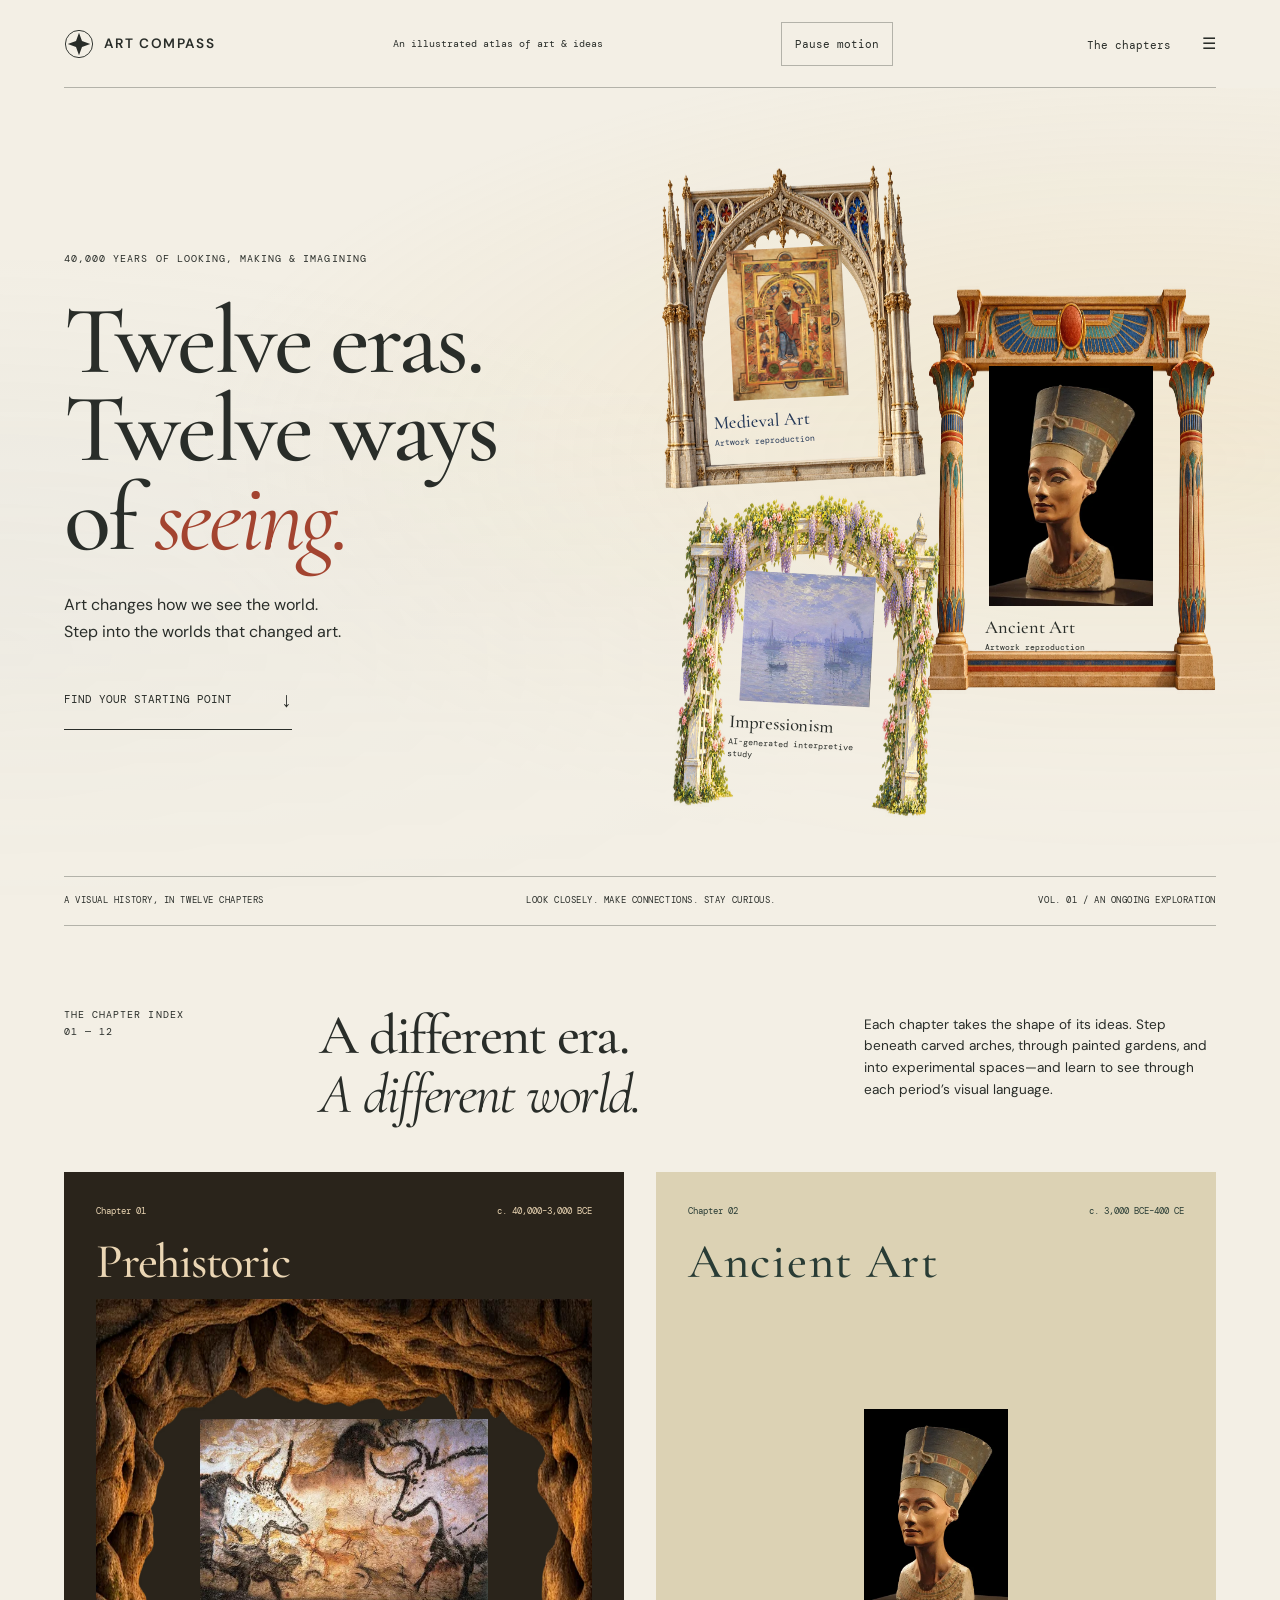
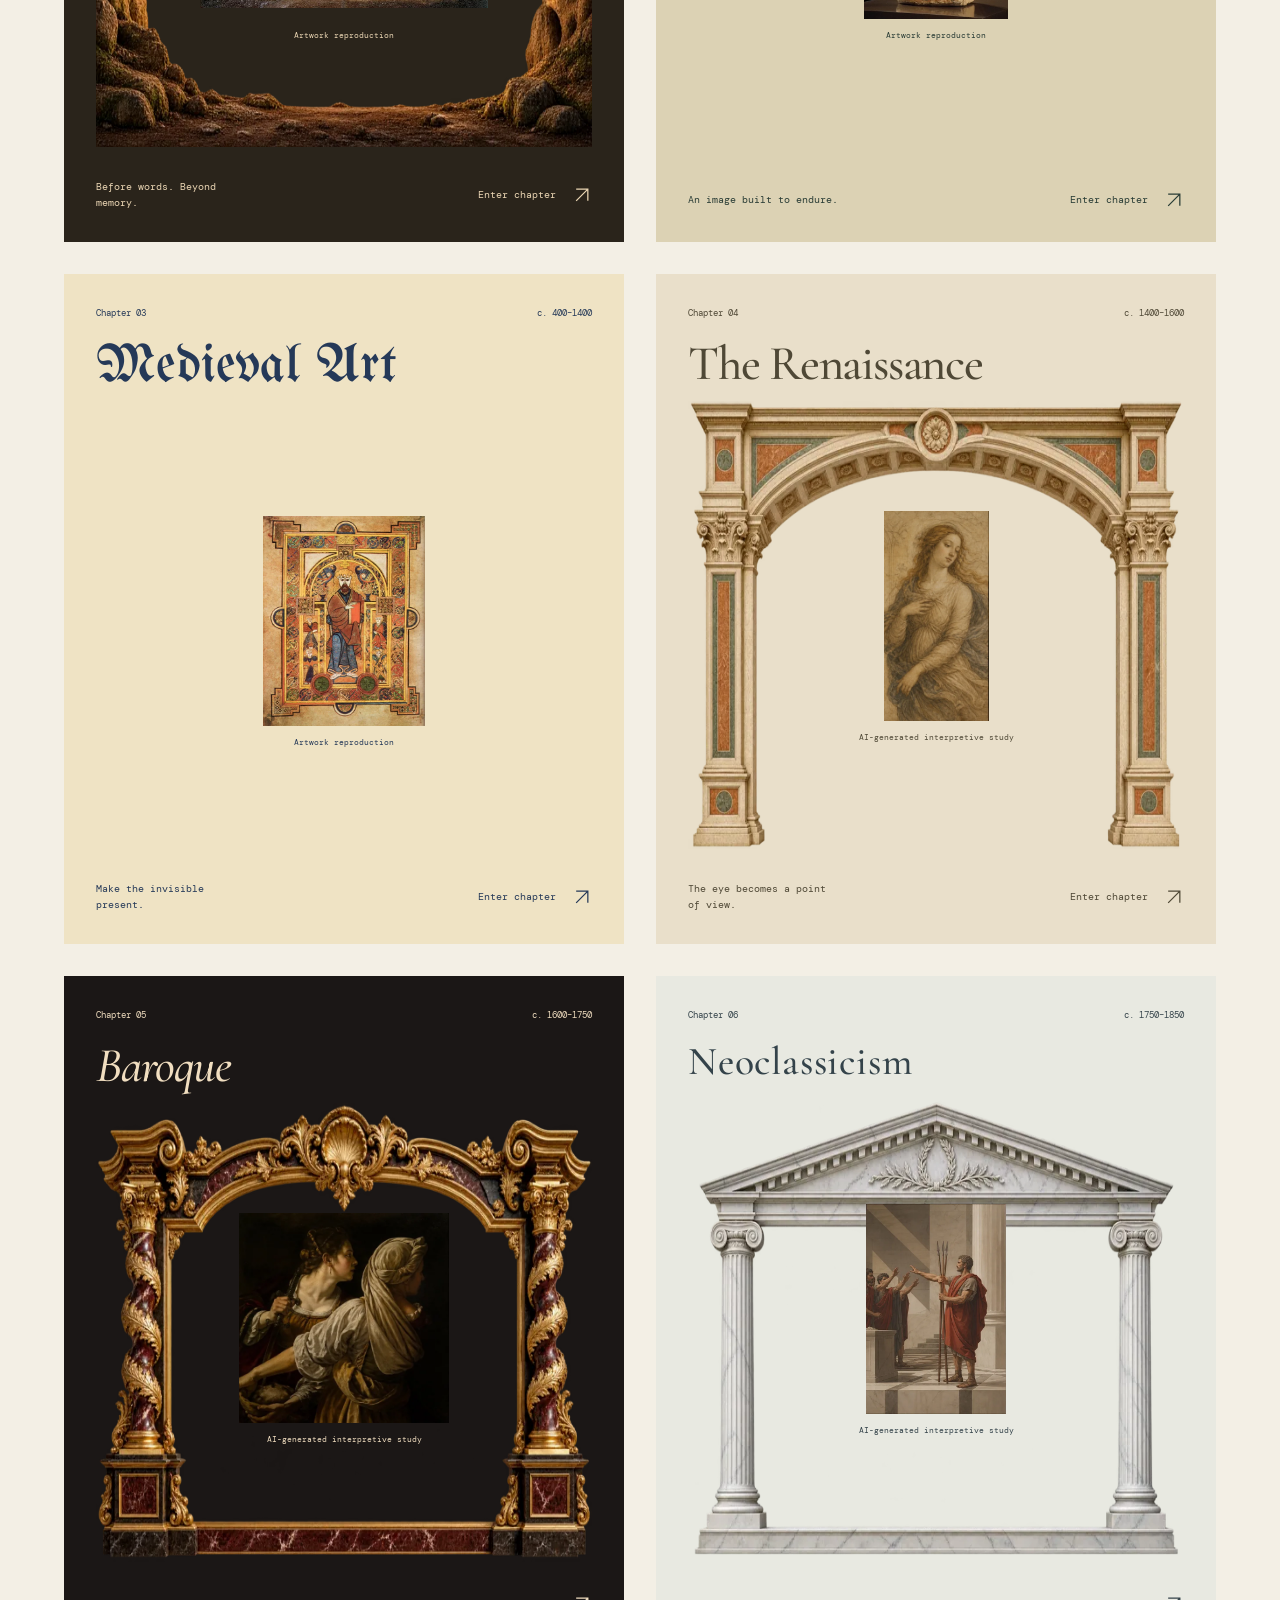
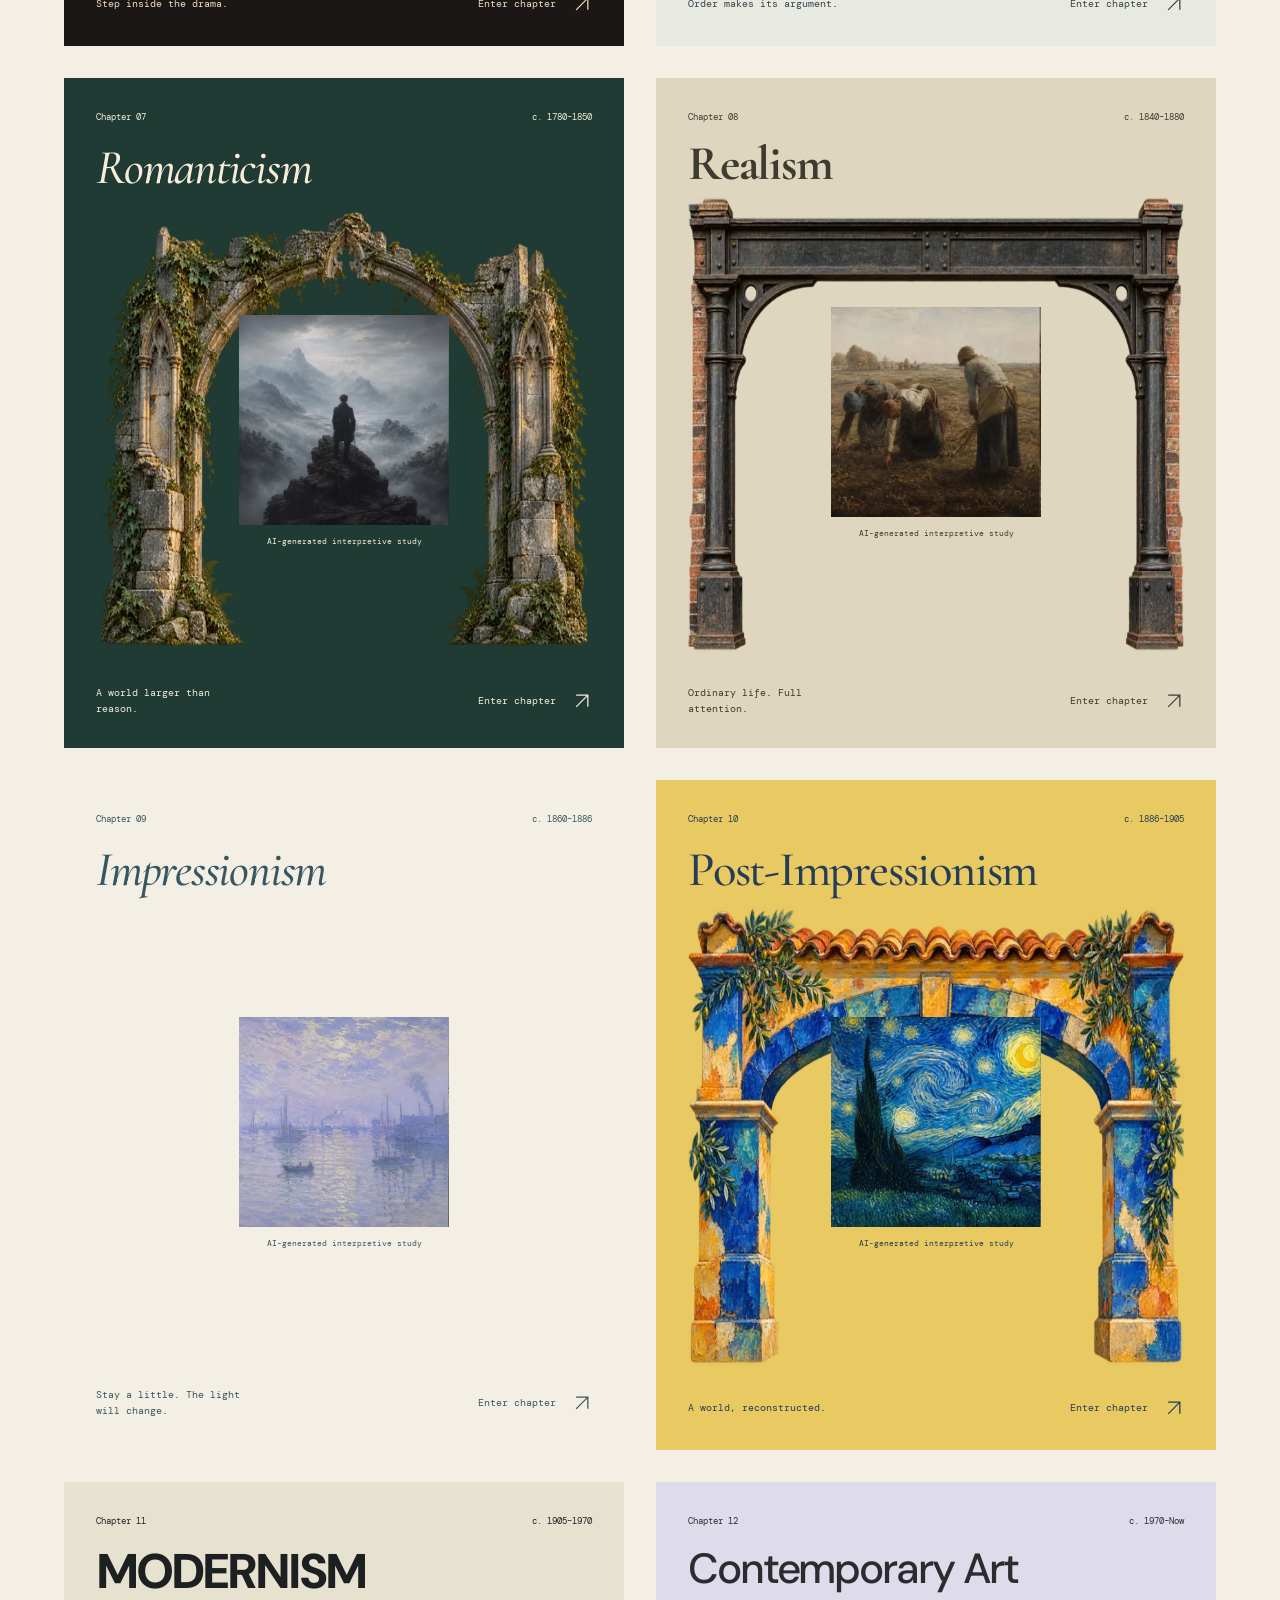
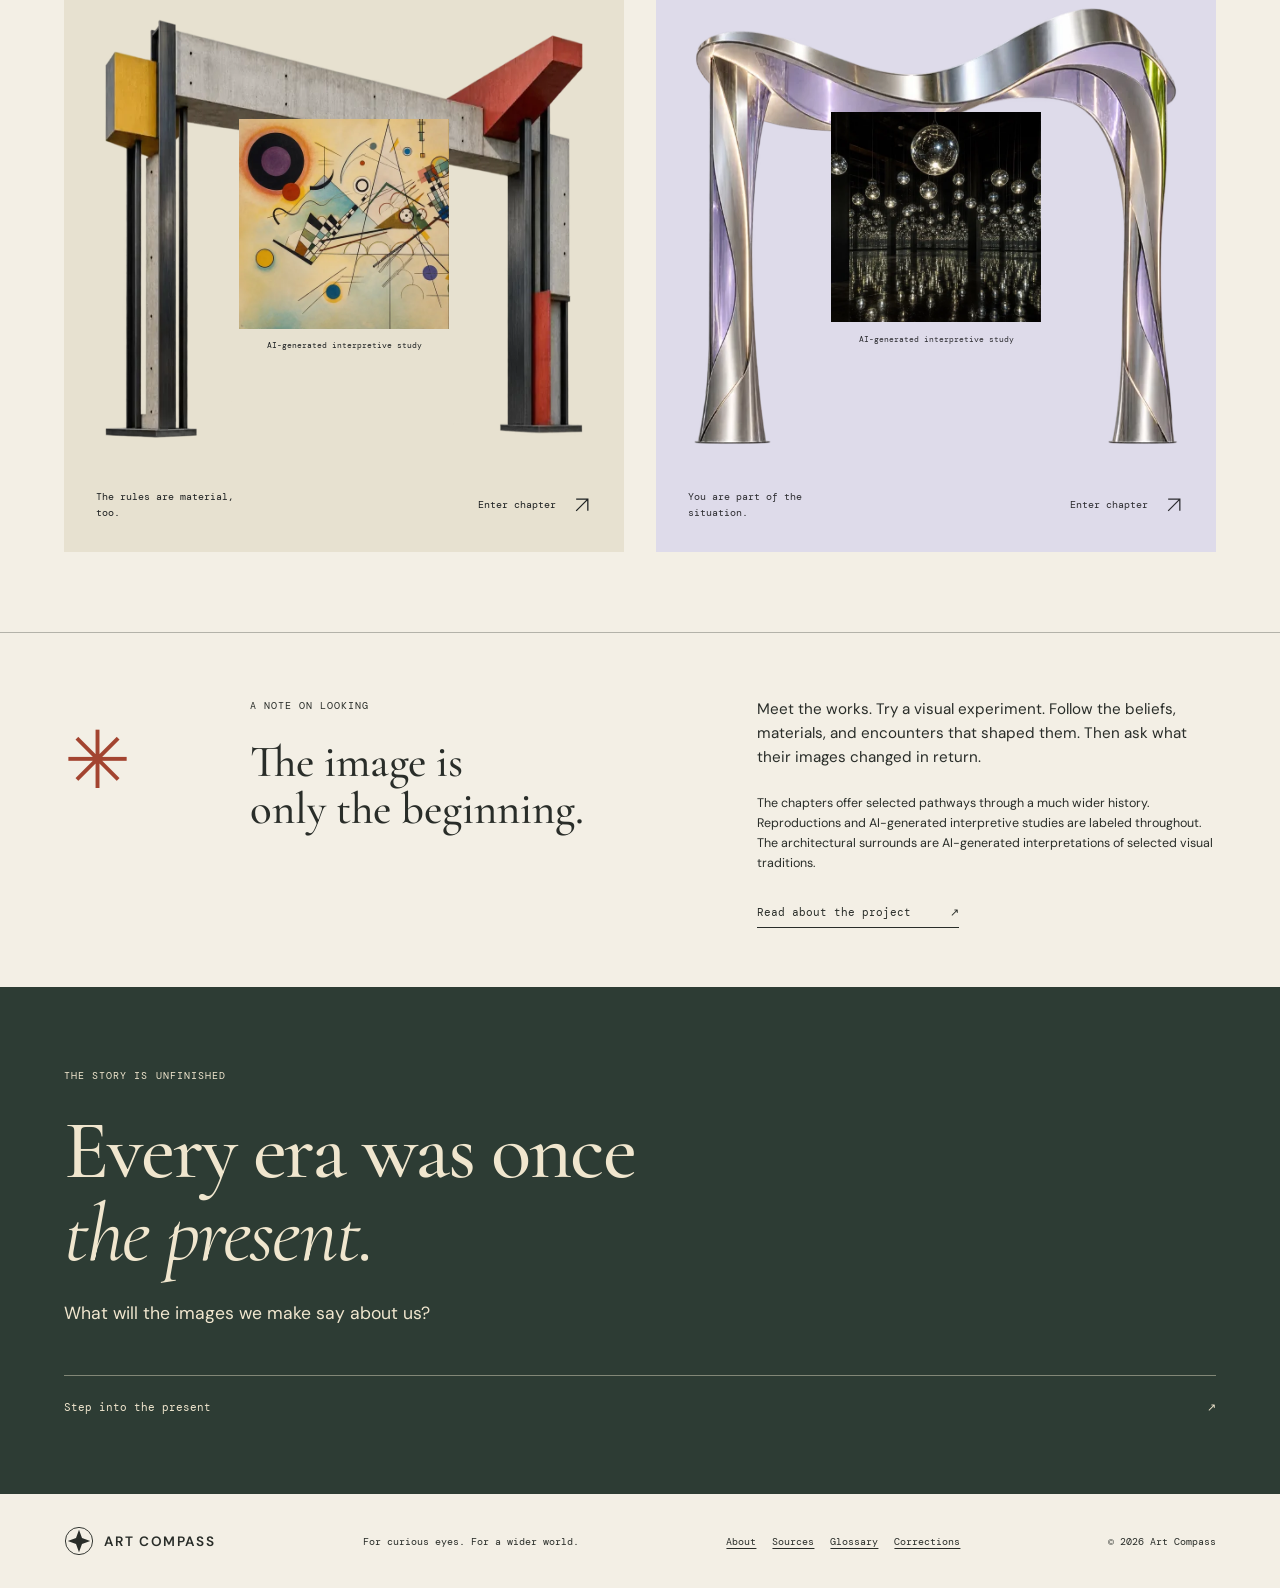
==== commit ac9ab7c7: "Create mobile-first art chapters with immersive period motion" ====
--- a/index.html
+++ b/index.html
@@ -2,7 +2,7 @@
 <html lang="en">
 <head>
   <meta charset="utf-8">
-  <meta name="viewport" content="width=device-width, initial-scale=1">
+  <meta name="viewport" content="width=device-width, initial-scale=1, viewport-fit=cover">
   <meta name="description" content="Twelve art periods. Twelve ways of seeing. Step into a visual history where each chapter takes the shape of its ideas.">
   <meta name="referrer" content="no-referrer">
   <meta http-equiv="Content-Security-Policy" content="default-src 'self'; img-src 'self' data:; style-src 'self' 'unsafe-inline'; script-src 'self'; object-src 'none'; base-uri 'self'; form-action 'none'">
@@ -16,13 +16,15 @@
   <link rel="stylesheet" href="css/fonts.css">
   <link rel="stylesheet" href="css/styles.css">
   <link rel="stylesheet" href="css/architecture.css">
+  <link rel="stylesheet" href="css/mobile.css"><link rel="stylesheet" href="css/responsive-images.css"><link rel="stylesheet" href="css/motion.css">
   <script src="js/main.js" defer></script>
-</head>
+<script src="js/motion.js" defer></script></head>
 <body>
   <a class="skip-link" href="#main">Skip to the journey</a>
   <header class="site-header">
     <a class="brand" href="#top" aria-label="Art Compass, home"><svg viewBox="0 0 32 32" aria-hidden="true"><circle cx="16" cy="16" r="14.5"/><path d="m16 4 3.2 8.8L28 16l-8.8 3.2L16 28l-3.2-8.8L4 16l8.8-3.2z"/><circle cx="16" cy="16" r="2"/></svg><span>ART COMPASS</span></a>
     <p class="header-note">An illustrated atlas of art &amp; ideas</p>
+    <button class="home-motion" id="motion-toggle" type="button" aria-pressed="false">Pause motion</button>
     <button class="menu-toggle" type="button" aria-haspopup="dialog" aria-controls="period-dialog">The chapters <span aria-hidden="true">☰</span></button>
   </header>
   <dialog id="period-dialog" aria-labelledby="menu-title">
@@ -48,7 +50,7 @@
         <p class="intro">Art changes how we see the world.<br>Step into the worlds that changed art.</p>
         <a class="begin" href="#chapters">Find your starting point <span aria-hidden="true">↓</span></a>
       </div>
-      <div class="cover-gallery" aria-label="Three glimpses into the atlas"><a class="cover-piece cover-medieval" href="explore.html?era=medieval" aria-label="Explore Medieval Art"><span class="cover-number">03</span><img width="1484" height="1934" src="assets/museum/book-kells.jpg" alt="Reproduction of Book of Kells" fetchpriority="auto"><span class="cover-label">Medieval Art<small>Artwork reproduction</small></span></a><a class="cover-piece cover-ancient" href="explore.html?era=ancient" aria-label="Explore Ancient Art"><span class="cover-number">02</span><img width="1282" height="1877" src="assets/museum/nefertiti.jpg" alt="Reproduction of Bust of Queen Nefertiti" fetchpriority="high"><span class="cover-label">Ancient Art<small>Artwork reproduction</small></span></a><a class="cover-piece cover-impressionism" href="explore.html?era=impressionism" aria-label="Explore Impressionism"><span class="cover-number">09</span><img width="724" height="724" src="assets/works/impression-sunrise.jpg" alt="AI-generated interpretive study for Impression, Sunrise" fetchpriority="auto"><span class="cover-label">Impressionism<small>AI-generated interpretive study</small></span></a></div>
+      <div class="cover-gallery" aria-label="Three glimpses into the atlas"><a class="cover-piece cover-medieval" href="explore.html?era=medieval" aria-label="Explore Medieval Art"><span class="cover-number">03</span><img data-image-source="assets/museum/book-kells.jpg" src="assets/responsive/museum/book-kells-480.webp" srcset="assets/responsive/museum/book-kells-480.webp 480w, assets/responsive/museum/book-kells-960.webp 960w" sizes="(max-width: 760px) 24vw, 30vw" width="1484" height="1934" alt="Reproduction of Book of Kells" fetchpriority="auto"><span class="cover-label">Medieval Art<small>Artwork reproduction</small></span></a><a class="cover-piece cover-ancient" href="explore.html?era=ancient" aria-label="Explore Ancient Art"><span class="cover-number">02</span><img data-image-source="assets/museum/nefertiti.jpg" src="assets/responsive/museum/nefertiti-480.webp" srcset="assets/responsive/museum/nefertiti-480.webp 480w, assets/responsive/museum/nefertiti-960.webp 960w" sizes="(max-width: 760px) 24vw, 30vw" width="1282" height="1877" alt="Reproduction of Bust of Queen Nefertiti" fetchpriority="high"><span class="cover-label">Ancient Art<small>Artwork reproduction</small></span></a><a class="cover-piece cover-impressionism" href="explore.html?era=impressionism" aria-label="Explore Impressionism"><span class="cover-number">09</span><img data-image-source="assets/works/impression-sunrise.jpg" src="assets/responsive/works/impression-sunrise-480.webp" srcset="assets/responsive/works/impression-sunrise-480.webp 480w, assets/responsive/works/impression-sunrise-724.webp 724w" sizes="(max-width: 760px) 24vw, 30vw" width="724" height="724" alt="AI-generated interpretive study for Impression, Sunrise" fetchpriority="auto"><span class="cover-label">Impressionism<small>AI-generated interpretive study</small></span></a></div>
       <div class="cover-colophon"><span>A visual history, in twelve chapters</span><span>Look closely. Make connections. Stay curious.</span><span>Vol. 01 / An ongoing exploration</span></div>
     </section>
     <section class="atlas" id="chapters" aria-labelledby="atlas-title">
@@ -56,62 +58,62 @@
       <div class="chapter-grid"><a class="chapter-card prehistoric" id="prehistoric" href="explore.html?era=prehistoric" aria-labelledby="name-prehistoric">
       <div class="card-meta"><span>Chapter 01</span><span>c. 40,000–3,000 BCE</span></div>
       <div class="card-title"><p>The first marks</p><h3 id="name-prehistoric">Prehistoric</h3></div>
-      <figure class="card-art"><img class="card-architecture" src="assets/architecture/prehistoric.webp" alt="" aria-hidden="true" width="1536" height="1024" loading="lazy" decoding="async"><img width="720" height="472" src="assets/museum/lascaux.jpg" alt="Reproduction of Lascaux Cave" loading="lazy" decoding="async"><figcaption>Artwork reproduction</figcaption></figure>
+      <figure class="card-art"><img data-image-source="assets/architecture/prehistoric.webp" src="assets/responsive/architecture/prehistoric-768.webp" srcset="assets/responsive/architecture/prehistoric-768.webp 768w, assets/architecture/prehistoric.webp 1536w" sizes="(max-width: 760px) 40vw, 50vw" width="1536" height="1024" class="card-architecture" alt="" aria-hidden="true" loading="lazy" decoding="async"><img data-image-source="assets/museum/lascaux.jpg" src="assets/responsive/museum/lascaux-480.webp" srcset="assets/responsive/museum/lascaux-480.webp 480w, assets/responsive/museum/lascaux-720.webp 720w" sizes="(max-width: 760px) 24vw, 30vw" width="720" height="472" alt="Reproduction of Lascaux Cave" loading="lazy" decoding="async"><figcaption>Artwork reproduction</figcaption></figure>
       <div class="card-footer"><span>Before words. Beyond memory.</span><span class="card-enter">Enter chapter <svg class="arrow-icon" viewBox="0 0 24 24" aria-hidden="true"><path d="M5 19 19 5M5 5h14v14"/></svg></span></div>
     </a><a class="chapter-card ancient" id="ancient" href="explore.html?era=ancient" aria-labelledby="name-ancient">
       <div class="card-meta"><span>Chapter 02</span><span>c. 3,000 BCE–400 CE</span></div>
       <div class="card-title"><p>Measure &amp; monument</p><h3 id="name-ancient">Ancient Art</h3></div>
-      <figure class="card-art"><img class="card-architecture" src="assets/architecture/ancient.webp" alt="" aria-hidden="true" width="1536" height="1024" loading="lazy" decoding="async"><img width="1282" height="1877" src="assets/museum/nefertiti.jpg" alt="Reproduction of Bust of Queen Nefertiti" loading="lazy" decoding="async"><figcaption>Artwork reproduction</figcaption></figure>
+      <figure class="card-art"><img data-image-source="assets/architecture/ancient.webp" src="assets/responsive/architecture/ancient-768.webp" srcset="assets/responsive/architecture/ancient-768.webp 768w, assets/architecture/ancient.webp 1536w" sizes="(max-width: 760px) 40vw, 50vw" width="1536" height="1024" class="card-architecture" alt="" aria-hidden="true" loading="lazy" decoding="async"><img data-image-source="assets/museum/nefertiti.jpg" src="assets/responsive/museum/nefertiti-480.webp" srcset="assets/responsive/museum/nefertiti-480.webp 480w, assets/responsive/museum/nefertiti-960.webp 960w" sizes="(max-width: 760px) 24vw, 30vw" width="1282" height="1877" alt="Reproduction of Bust of Queen Nefertiti" loading="lazy" decoding="async"><figcaption>Artwork reproduction</figcaption></figure>
       <div class="card-footer"><span>An image built to endure.</span><span class="card-enter">Enter chapter <svg class="arrow-icon" viewBox="0 0 24 24" aria-hidden="true"><path d="M5 19 19 5M5 5h14v14"/></svg></span></div>
     </a><a class="chapter-card medieval" id="medieval" href="explore.html?era=medieval" aria-labelledby="name-medieval">
       <div class="card-meta"><span>Chapter 03</span><span>c. 400–1400</span></div>
       <div class="card-title"><p>The illuminated world</p><h3 id="name-medieval">Medieval Art</h3></div>
-      <figure class="card-art"><img class="card-architecture" src="assets/architecture/medieval.webp" alt="" aria-hidden="true" width="1536" height="1024" loading="lazy" decoding="async"><img width="1484" height="1934" src="assets/museum/book-kells.jpg" alt="Reproduction of Book of Kells" loading="lazy" decoding="async"><figcaption>Artwork reproduction</figcaption></figure>
+      <figure class="card-art"><img data-image-source="assets/architecture/medieval.webp" src="assets/responsive/architecture/medieval-768.webp" srcset="assets/responsive/architecture/medieval-768.webp 768w, assets/architecture/medieval.webp 1536w" sizes="(max-width: 760px) 40vw, 50vw" width="1536" height="1024" class="card-architecture" alt="" aria-hidden="true" loading="lazy" decoding="async"><img data-image-source="assets/museum/book-kells.jpg" src="assets/responsive/museum/book-kells-480.webp" srcset="assets/responsive/museum/book-kells-480.webp 480w, assets/responsive/museum/book-kells-960.webp 960w" sizes="(max-width: 760px) 24vw, 30vw" width="1484" height="1934" alt="Reproduction of Book of Kells" loading="lazy" decoding="async"><figcaption>Artwork reproduction</figcaption></figure>
       <div class="card-footer"><span>Make the invisible present.</span><span class="card-enter">Enter chapter <svg class="arrow-icon" viewBox="0 0 24 24" aria-hidden="true"><path d="M5 19 19 5M5 5h14v14"/></svg></span></div>
     </a><a class="chapter-card renaissance" id="renaissance" href="explore.html?era=renaissance" aria-labelledby="name-renaissance">
       <div class="card-meta"><span>Chapter 04</span><span>c. 1400–1600</span></div>
       <div class="card-title"><p>The measured world</p><h3 id="name-renaissance">The Renaissance</h3></div>
-      <figure class="card-art"><img class="card-architecture" src="assets/architecture/renaissance.webp" alt="" aria-hidden="true" width="1536" height="1024" loading="lazy" decoding="async"><img width="512" height="1024" src="assets/works/birth-venus.jpg" alt="AI-generated interpretive study for The Birth of Venus" loading="lazy" decoding="async"><figcaption>AI-generated interpretive study</figcaption></figure>
+      <figure class="card-art"><img data-image-source="assets/architecture/renaissance.webp" src="assets/responsive/architecture/renaissance-768.webp" srcset="assets/responsive/architecture/renaissance-768.webp 768w, assets/architecture/renaissance.webp 1536w" sizes="(max-width: 760px) 40vw, 50vw" width="1536" height="1024" class="card-architecture" alt="" aria-hidden="true" loading="lazy" decoding="async"><img data-image-source="assets/works/birth-venus.jpg" src="assets/responsive/works/birth-venus-480.webp" srcset="assets/responsive/works/birth-venus-480.webp 480w, assets/responsive/works/birth-venus-512.webp 512w" sizes="(max-width: 760px) 24vw, 30vw" width="512" height="1024" alt="AI-generated interpretive study for The Birth of Venus" loading="lazy" decoding="async"><figcaption>AI-generated interpretive study</figcaption></figure>
       <div class="card-footer"><span>The eye becomes a point of view.</span><span class="card-enter">Enter chapter <svg class="arrow-icon" viewBox="0 0 24 24" aria-hidden="true"><path d="M5 19 19 5M5 5h14v14"/></svg></span></div>
     </a><a class="chapter-card baroque" id="baroque" href="explore.html?era=baroque" aria-labelledby="name-baroque">
       <div class="card-meta"><span>Chapter 05</span><span>c. 1600–1750</span></div>
       <div class="card-title"><p>The world as theatre</p><h3 id="name-baroque">Baroque</h3></div>
-      <figure class="card-art"><img class="card-architecture" src="assets/architecture/baroque.webp" alt="" aria-hidden="true" width="1536" height="1024" loading="lazy" decoding="async"><img width="724" height="724" src="assets/works/judith-holofernes.jpg" alt="AI-generated interpretive study for Judith Beheading Holofernes" loading="lazy" decoding="async"><figcaption>AI-generated interpretive study</figcaption></figure>
+      <figure class="card-art"><img data-image-source="assets/architecture/baroque.webp" src="assets/responsive/architecture/baroque-768.webp" srcset="assets/responsive/architecture/baroque-768.webp 768w, assets/architecture/baroque.webp 1536w" sizes="(max-width: 760px) 40vw, 50vw" width="1536" height="1024" class="card-architecture" alt="" aria-hidden="true" loading="lazy" decoding="async"><img data-image-source="assets/works/judith-holofernes.jpg" src="assets/responsive/works/judith-holofernes-480.webp" srcset="assets/responsive/works/judith-holofernes-480.webp 480w, assets/responsive/works/judith-holofernes-724.webp 724w" sizes="(max-width: 760px) 24vw, 30vw" width="724" height="724" alt="AI-generated interpretive study for Judith Beheading Holofernes" loading="lazy" decoding="async"><figcaption>AI-generated interpretive study</figcaption></figure>
       <div class="card-footer"><span>Step inside the drama.</span><span class="card-enter">Enter chapter <svg class="arrow-icon" viewBox="0 0 24 24" aria-hidden="true"><path d="M5 19 19 5M5 5h14v14"/></svg></span></div>
     </a><a class="chapter-card neoclassicism" id="neoclassicism" href="explore.html?era=neoclassicism" aria-labelledby="name-neoclassicism">
       <div class="card-meta"><span>Chapter 06</span><span>c. 1750–1850</span></div>
       <div class="card-title"><p>The architecture of reason</p><h3 id="name-neoclassicism">Neoclassicism</h3></div>
-      <figure class="card-art"><img class="card-architecture" src="assets/architecture/neoclassicism.webp" alt="" aria-hidden="true" width="1536" height="1024" loading="lazy" decoding="async"><img width="591" height="887" src="assets/works/oath-horatii.jpg" alt="AI-generated interpretive study for Oath of the Horatii" loading="lazy" decoding="async"><figcaption>AI-generated interpretive study</figcaption></figure>
+      <figure class="card-art"><img data-image-source="assets/architecture/neoclassicism.webp" src="assets/responsive/architecture/neoclassicism-768.webp" srcset="assets/responsive/architecture/neoclassicism-768.webp 768w, assets/architecture/neoclassicism.webp 1536w" sizes="(max-width: 760px) 40vw, 50vw" width="1536" height="1024" class="card-architecture" alt="" aria-hidden="true" loading="lazy" decoding="async"><img data-image-source="assets/works/oath-horatii.jpg" src="assets/responsive/works/oath-horatii-480.webp" srcset="assets/responsive/works/oath-horatii-480.webp 480w, assets/responsive/works/oath-horatii-591.webp 591w" sizes="(max-width: 760px) 24vw, 30vw" width="591" height="887" alt="AI-generated interpretive study for Oath of the Horatii" loading="lazy" decoding="async"><figcaption>AI-generated interpretive study</figcaption></figure>
       <div class="card-footer"><span>Order makes its argument.</span><span class="card-enter">Enter chapter <svg class="arrow-icon" viewBox="0 0 24 24" aria-hidden="true"><path d="M5 19 19 5M5 5h14v14"/></svg></span></div>
     </a><a class="chapter-card romanticism" id="romanticism" href="explore.html?era=romanticism" aria-labelledby="name-romanticism">
       <div class="card-meta"><span>Chapter 07</span><span>c. 1780–1850</span></div>
       <div class="card-title"><p>Into the sublime</p><h3 id="name-romanticism">Romanticism</h3></div>
-      <figure class="card-art"><img class="card-architecture" src="assets/architecture/romanticism.webp" alt="" aria-hidden="true" width="1536" height="1024" loading="lazy" decoding="async"><img width="724" height="724" src="assets/works/wanderer-sea-fog.jpg" alt="AI-generated interpretive study for Wanderer above the Sea of Fog" loading="lazy" decoding="async"><figcaption>AI-generated interpretive study</figcaption></figure>
+      <figure class="card-art"><img data-image-source="assets/architecture/romanticism.webp" src="assets/responsive/architecture/romanticism-768.webp" srcset="assets/responsive/architecture/romanticism-768.webp 768w, assets/architecture/romanticism.webp 1536w" sizes="(max-width: 760px) 40vw, 50vw" width="1536" height="1024" class="card-architecture" alt="" aria-hidden="true" loading="lazy" decoding="async"><img data-image-source="assets/works/wanderer-sea-fog.jpg" src="assets/responsive/works/wanderer-sea-fog-480.webp" srcset="assets/responsive/works/wanderer-sea-fog-480.webp 480w, assets/responsive/works/wanderer-sea-fog-724.webp 724w" sizes="(max-width: 760px) 24vw, 30vw" width="724" height="724" alt="AI-generated interpretive study for Wanderer above the Sea of Fog" loading="lazy" decoding="async"><figcaption>AI-generated interpretive study</figcaption></figure>
       <div class="card-footer"><span>A world larger than reason.</span><span class="card-enter">Enter chapter <svg class="arrow-icon" viewBox="0 0 24 24" aria-hidden="true"><path d="M5 19 19 5M5 5h14v14"/></svg></span></div>
     </a><a class="chapter-card realism" id="realism" href="explore.html?era=realism" aria-labelledby="name-realism">
       <div class="card-meta"><span>Chapter 08</span><span>c. 1840–1880</span></div>
       <div class="card-title"><p>The illustrated journal</p><h3 id="name-realism">Realism</h3></div>
-      <figure class="card-art"><img class="card-architecture" src="assets/architecture/realism.webp" alt="" aria-hidden="true" width="1536" height="1024" loading="lazy" decoding="async"><img width="724" height="724" src="assets/works/gleaners.jpg" alt="AI-generated interpretive study for The Gleaners" loading="lazy" decoding="async"><figcaption>AI-generated interpretive study</figcaption></figure>
+      <figure class="card-art"><img data-image-source="assets/architecture/realism.webp" src="assets/responsive/architecture/realism-768.webp" srcset="assets/responsive/architecture/realism-768.webp 768w, assets/architecture/realism.webp 1536w" sizes="(max-width: 760px) 40vw, 50vw" width="1536" height="1024" class="card-architecture" alt="" aria-hidden="true" loading="lazy" decoding="async"><img data-image-source="assets/works/gleaners.jpg" src="assets/responsive/works/gleaners-480.webp" srcset="assets/responsive/works/gleaners-480.webp 480w, assets/responsive/works/gleaners-724.webp 724w" sizes="(max-width: 760px) 24vw, 30vw" width="724" height="724" alt="AI-generated interpretive study for The Gleaners" loading="lazy" decoding="async"><figcaption>AI-generated interpretive study</figcaption></figure>
       <div class="card-footer"><span>Ordinary life. Full attention.</span><span class="card-enter">Enter chapter <svg class="arrow-icon" viewBox="0 0 24 24" aria-hidden="true"><path d="M5 19 19 5M5 5h14v14"/></svg></span></div>
     </a><a class="chapter-card impressionism" id="impressionism" href="explore.html?era=impressionism" aria-labelledby="name-impressionism">
       <div class="card-meta"><span>Chapter 09</span><span>c. 1860–1886</span></div>
       <div class="card-title"><p>An instant, held in color</p><h3 id="name-impressionism">Impressionism</h3></div>
-      <figure class="card-art"><img class="card-architecture" src="assets/architecture/impressionism.webp" alt="" aria-hidden="true" width="1536" height="1024" loading="lazy" decoding="async"><img width="724" height="724" src="assets/works/impression-sunrise.jpg" alt="AI-generated interpretive study for Impression, Sunrise" loading="lazy" decoding="async"><figcaption>AI-generated interpretive study</figcaption></figure>
+      <figure class="card-art"><img data-image-source="assets/architecture/impressionism.webp" src="assets/responsive/architecture/impressionism-768.webp" srcset="assets/responsive/architecture/impressionism-768.webp 768w, assets/architecture/impressionism.webp 1536w" sizes="(max-width: 760px) 40vw, 50vw" width="1536" height="1024" class="card-architecture" alt="" aria-hidden="true" loading="lazy" decoding="async"><img data-image-source="assets/works/impression-sunrise.jpg" src="assets/responsive/works/impression-sunrise-480.webp" srcset="assets/responsive/works/impression-sunrise-480.webp 480w, assets/responsive/works/impression-sunrise-724.webp 724w" sizes="(max-width: 760px) 24vw, 30vw" width="724" height="724" alt="AI-generated interpretive study for Impression, Sunrise" loading="lazy" decoding="async"><figcaption>AI-generated interpretive study</figcaption></figure>
       <div class="card-footer"><span>Stay a little. The light will change.</span><span class="card-enter">Enter chapter <svg class="arrow-icon" viewBox="0 0 24 24" aria-hidden="true"><path d="M5 19 19 5M5 5h14v14"/></svg></span></div>
     </a><a class="chapter-card post-impressionism" id="post-impressionism" href="explore.html?era=post-impressionism" aria-labelledby="name-post-impressionism">
       <div class="card-meta"><span>Chapter 10</span><span>c. 1886–1905</span></div>
       <div class="card-title"><p>Beyond the visible</p><h3 id="name-post-impressionism">Post-Impressionism</h3></div>
-      <figure class="card-art"><img class="card-architecture" src="assets/architecture/post-impressionism.webp" alt="" aria-hidden="true" width="1536" height="1024" loading="lazy" decoding="async"><img width="724" height="724" src="assets/works/starry-night.jpg" alt="AI-generated interpretive study for The Starry Night" loading="lazy" decoding="async"><figcaption>AI-generated interpretive study</figcaption></figure>
+      <figure class="card-art"><img data-image-source="assets/architecture/post-impressionism.webp" src="assets/responsive/architecture/post-impressionism-768.webp" srcset="assets/responsive/architecture/post-impressionism-768.webp 768w, assets/architecture/post-impressionism.webp 1536w" sizes="(max-width: 760px) 40vw, 50vw" width="1536" height="1024" class="card-architecture" alt="" aria-hidden="true" loading="lazy" decoding="async"><img data-image-source="assets/works/starry-night.jpg" src="assets/responsive/works/starry-night-480.webp" srcset="assets/responsive/works/starry-night-480.webp 480w, assets/responsive/works/starry-night-724.webp 724w" sizes="(max-width: 760px) 24vw, 30vw" width="724" height="724" alt="AI-generated interpretive study for The Starry Night" loading="lazy" decoding="async"><figcaption>AI-generated interpretive study</figcaption></figure>
       <div class="card-footer"><span>A world, reconstructed.</span><span class="card-enter">Enter chapter <svg class="arrow-icon" viewBox="0 0 24 24" aria-hidden="true"><path d="M5 19 19 5M5 5h14v14"/></svg></span></div>
     </a><a class="chapter-card modernism" id="modernism" href="explore.html?era=modernism" aria-labelledby="name-modernism">
       <div class="card-meta"><span>Chapter 11</span><span>c. 1905–1970</span></div>
       <div class="card-title"><p>An experiment in seeing</p><h3 id="name-modernism">Modernism</h3></div>
-      <figure class="card-art"><img class="card-architecture" src="assets/architecture/modernism.webp" alt="" aria-hidden="true" width="1536" height="1024" loading="lazy" decoding="async"><img width="724" height="724" src="assets/works/composition-viii.jpg" alt="AI-generated interpretive study for Composition 8" loading="lazy" decoding="async"><figcaption>AI-generated interpretive study</figcaption></figure>
+      <figure class="card-art"><img data-image-source="assets/architecture/modernism.webp" src="assets/responsive/architecture/modernism-768.webp" srcset="assets/responsive/architecture/modernism-768.webp 768w, assets/architecture/modernism.webp 1536w" sizes="(max-width: 760px) 40vw, 50vw" width="1536" height="1024" class="card-architecture" alt="" aria-hidden="true" loading="lazy" decoding="async"><img data-image-source="assets/works/composition-viii.jpg" src="assets/responsive/works/composition-viii-480.webp" srcset="assets/responsive/works/composition-viii-480.webp 480w, assets/responsive/works/composition-viii-724.webp 724w" sizes="(max-width: 760px) 24vw, 30vw" width="724" height="724" alt="AI-generated interpretive study for Composition 8" loading="lazy" decoding="async"><figcaption>AI-generated interpretive study</figcaption></figure>
       <div class="card-footer"><span>The rules are material, too.</span><span class="card-enter">Enter chapter <svg class="arrow-icon" viewBox="0 0 24 24" aria-hidden="true"><path d="M5 19 19 5M5 5h14v14"/></svg></span></div>
     </a><a class="chapter-card contemporary" id="contemporary" href="explore.html?era=contemporary" aria-labelledby="name-contemporary">
       <div class="card-meta"><span>Chapter 12</span><span>c. 1970–Now</span></div>
       <div class="card-title"><p>An exhibition in progress</p><h3 id="name-contemporary">Contemporary Art</h3></div>
-      <figure class="card-art"><img class="card-architecture" src="assets/architecture/contemporary.webp" alt="" aria-hidden="true" width="1536" height="1024" loading="lazy" decoding="async"><img width="724" height="724" src="assets/works/infinity-mirror-rooms.jpg" alt="AI-generated interpretive study for Yayoi Kusama" loading="lazy" decoding="async"><figcaption>AI-generated interpretive study</figcaption></figure>
+      <figure class="card-art"><img data-image-source="assets/architecture/contemporary.webp" src="assets/responsive/architecture/contemporary-768.webp" srcset="assets/responsive/architecture/contemporary-768.webp 768w, assets/architecture/contemporary.webp 1536w" sizes="(max-width: 760px) 40vw, 50vw" width="1536" height="1024" class="card-architecture" alt="" aria-hidden="true" loading="lazy" decoding="async"><img data-image-source="assets/works/infinity-mirror-rooms.jpg" src="assets/responsive/works/infinity-mirror-rooms-480.webp" srcset="assets/responsive/works/infinity-mirror-rooms-480.webp 480w, assets/responsive/works/infinity-mirror-rooms-724.webp 724w" sizes="(max-width: 760px) 24vw, 30vw" width="724" height="724" alt="AI-generated interpretive study for Yayoi Kusama" loading="lazy" decoding="async"><figcaption>AI-generated interpretive study</figcaption></figure>
       <div class="card-footer"><span>You are part of the situation.</span><span class="card-enter">Enter chapter <svg class="arrow-icon" viewBox="0 0 24 24" aria-hidden="true"><path d="M5 19 19 5M5 5h14v14"/></svg></span></div>
     </a></div>
     </section>
--- a/css/mobile.css
+++ b/css/mobile.css
@@ -0,0 +1,159 @@
+/* Phone layouts begin with the artwork and keep navigation within thumb reach. */
+.mobile-dock { display: none; }
+.responsive-details > summary { display: none; }
+.viewer-toolbar { display: flex; justify-content: flex-end; gap: .75rem; position: absolute; top: 1rem; right: 1rem; left: 1rem; }
+.viewer-toolbar button { min-height: 44px; padding: .65rem 1rem; border: 1px solid #ffffff80; background: #141414; color: #fff; font: .8rem var(--sans); }
+.viewer-image-stage { flex: 1; min-height: 0; width: 100%; overflow: auto; display: grid; place-items: center; overscroll-behavior: contain; }
+.image-viewer .viewer-image-stage img { flex: none; height: 100%; width: 100%; object-fit: contain; }
+.image-viewer.is-zoomed .viewer-image-stage { display: block; }
+.image-viewer.is-zoomed .viewer-image-stage img { width: 200%; max-width: none; height: auto; max-height: none; }
+
+@media (max-width: 760px) {
+  :root { --pad: max(20px, env(safe-area-inset-left), env(safe-area-inset-right)); }
+  html { scroll-padding-top: 1rem; scroll-padding-bottom: calc(5rem + env(safe-area-inset-bottom)); -webkit-text-size-adjust: 100%; text-size-adjust: 100%; }
+  body { font-size: 1rem; padding-top: env(safe-area-inset-top); }
+  body:has(dialog[open]) { overflow: hidden; }
+  button, a, summary, input, select { touch-action: manipulation; }
+  button, select, summary { min-height: 48px; }
+  :focus-visible { outline-offset: 3px; }
+  body > header, .site-header { min-height: 64px; padding-block: .5rem; gap: 1rem; }
+  .brand { font-size: .75rem; min-height: 44px; }
+  .header-tools { flex-direction: row; }
+  .header-tools a { display: none; }
+  .header-tools button { min-height: 44px; padding: .5rem .65rem; font-size: .72rem; }
+  .has-mobile-navigation .time-rail { display: none; }
+  .has-mobile-navigation { padding-bottom: calc(76px + env(safe-area-inset-bottom)); }
+  .has-mobile-navigation .chapter-contents { display: none; }
+  .overline, .eyebrow { font-size: .7rem; letter-spacing: .07em; }
+
+  /* A compact home opening leads directly into a browsable list of periods. */
+  .site-header { margin-inline: var(--pad); }
+  .menu-toggle { min-height: 48px; padding-inline: .75rem; font-size: .8rem; }
+  .hero { display: grid; grid-template-columns: 1fr; gap: 1rem; padding-top: 1.25rem; }
+  .hero > .hero-copy { display: contents; }
+  .hero .eyebrow { grid-row: 1; max-width: 32ch; }
+  .hero h1 { grid-row: 2; margin: 0; font-size: clamp(3.15rem, 12vw, 4.3rem); line-height: .98; }
+  .hero .cover-gallery { grid-row: 3; grid-template-columns: repeat(3, minmax(0, 1fr)); grid-template-rows: auto; gap: .3rem; padding: 0; }
+  .hero .cover-piece { grid-column: auto; grid-row: auto; align-self: stretch; margin: 0; padding: 3rem 12% 0; transform: none; }
+  .hero .cover-piece::before { height: 166px; bottom: auto; }
+  .hero .cover-piece img { height: 94px; }
+  .hero .cover-label { font-size: .85rem; line-height: 1.2; overflow-wrap: anywhere; margin-inline: -10%; padding-top: 1.5rem; text-align: center; }
+  .hero .cover-label small { font-size: .625rem; line-height: 1.35; margin-top: .4rem; }
+  .hero .intro { grid-row: 4; font-size: 1rem; line-height: 1.6; }
+  .hero .begin { grid-row: 5; display: flex; justify-content: space-between; min-height: 52px; border: 1px solid; background: var(--ink); color: var(--paper); padding: .85rem 1rem; margin: .25rem 0 0; font-size: .8rem; }
+  .cover-colophon { display: none; }
+  .atlas { padding-block: 2.5rem; }
+  .atlas-intro { gap: .75rem; margin-bottom: 1.5rem; }
+  .atlas h2 { font-size: 2.5rem; }
+  .atlas-intro > p:last-child { font-size: 1rem; line-height: 1.6; }
+  .chapter-grid { gap: 1rem; }
+  .chapter-card { display: grid; grid-template-columns: minmax(0, .85fr) minmax(0, 1fr); grid-template-rows: auto auto 1fr; gap: .5rem .85rem; min-height: 230px; padding: 1rem; border-radius: 4px; }
+  .chapter-card .card-art { grid-column: 1; grid-row: 1/4; min-height: 0; margin: 0; align-self: stretch; padding: 45px 17% 32px; }
+  .chapter-card .card-art img:not(.card-architecture) { height: 100px; }
+  .chapter-card .card-art figcaption { font-size: .625rem; line-height: 1.3; padding-top: .5rem; }
+  .chapter-card .card-meta { grid-column: 2; grid-row: 1; flex-direction: column; gap: .25rem; justify-content: start; padding: 0; font-size: .7rem; line-height: 1.4; }
+  .chapter-card .card-title { grid-column: 2; grid-row: 2; align-self: start; }
+  .chapter-card .card-title h3 { font-size: clamp(1.45rem, 5.7vw, 2rem); line-height: 1.05; margin: .25rem 0; overflow-wrap: anywhere; }
+  .chapter-card.medieval .card-title h3 { font-size: clamp(1.8rem, 6.8vw, 2.4rem); }
+  .chapter-card.neoclassicism .card-title h3 { font-size: clamp(1.1rem, 4.6vw, 1.6rem); }
+  .chapter-card.modernism .card-title h3 { font-size: clamp(1.2rem, 4.9vw, 1.7rem); }
+  .chapter-card .card-footer { grid-column: 2; grid-row: 3; display: flex; align-self: end; justify-content: start; padding: 0; margin: 0; font-size: .75rem; }
+  .chapter-card .card-footer > span:first-child { display: none; }
+  .card-enter { min-height: 44px; gap: .5rem; }
+  .reading-note .note-symbol { display: none; }
+  .reading-note p, .reading-note .small { font-size: 1rem; }
+  .reading-note a, .epilogue a { display: flex; align-items: center; min-height: 48px; font-size: .85rem; }
+
+  /* The architecture now surrounds the actual artwork, not an empty title panel. */
+  body[data-era] .explore-hero { display: grid; grid-template-columns: minmax(0, 1fr); gap: .85rem; padding: 1.25rem var(--pad) 2rem; }
+  body[data-era] .hero-copy { display: contents; }
+  .architectural-surround { display: none; }
+  .hero-copy #chapter { grid-row: 1; margin: 0; font-size: .72rem; }
+  .hero-copy #hero-edition { display: none; }
+  body[data-era] .explore-hero h1 { position: static; grid-row: 2; font-size: clamp(2.6rem, 10.4vw, 4rem); line-height: 1.02; text-align: left; margin: 0; }
+  body[data-era='medieval'] .explore-hero h1 { font-size: clamp(3rem, 12vw, 4.5rem); }
+  body[data-era='neoclassicism'] .explore-hero h1 { font-size: clamp(1.75rem, 7.1vw, 3rem); }
+  body[data-era='post-impressionism'] .explore-hero h1 { font-size: clamp(2.35rem, 9.4vw, 3.5rem); }
+  body[data-era='contemporary'] .explore-hero h1 { font-size: clamp(2rem, 8.5vw, 3.2rem); }
+  body[data-era] .hero-artwork { grid-row: 3; width: 100%; margin: .25rem 0 .5rem; }
+  .hero-artwork .hero-image-button { position: relative; isolation: isolate; padding: clamp(56px, 18vw, 110px) 19% 28px; }
+  .hero-image-button::before { content: ''; position: absolute; inset: 0; z-index: -1; border: solid transparent; border-width: clamp(56px, 18vw, 110px) clamp(42px, 14vw, 100px) 24px; border-image-source: var(--architecture); border-image-slice: 44.921875% 19.53125% 10.742188% 19.53125%; pointer-events: none; }
+  body[data-era] .hero-artwork img { height: clamp(175px, 54vw, 260px); }
+  body[data-era] .hero-artwork figcaption { padding-top: .75rem; margin-top: 0; font: .75rem/1.5 var(--sans); gap: .25rem; }
+  .hero-artwork figcaption b { font-weight: 600; font-size: .9rem; }
+  .hero-artwork figcaption .hero-credit { font-size: .75rem; }
+  #story-thesis { grid-row: 4; margin: .5rem 0; font-size: 1.6rem; }
+  #summary { grid-row: 5; font-size: 1rem; line-height: 1.65; margin: 0; }
+  .hero-copy .down { grid-row: 6; margin: .5rem 0 0; justify-content: space-between; min-height: 52px; border: 1px solid; padding: .85rem 1rem; font-size: .8rem; }
+  .hero-colophon { display: none; }
+  .surround-credit { grid-row: 7; font: .7rem/1.5 var(--sans); margin: 0; }
+  .human-question { padding-block: 2rem; }
+  .human-question > p, .emotion-arc { font-size: .8rem; }
+
+  /* Comfortable reading, with secondary records one tap away. */
+  .story-act { padding-block: 2.75rem; }
+  .story-act::before { font-size: .75rem; margin-bottom: 1.5rem; letter-spacing: .04em; }
+  .section-intro h2, .origins > h2, .seeing-section h2, .legacy-section h2, .learning-lab h2, .era-sources h2 { font-size: clamp(2.1rem, 8.5vw, 3rem); }
+  .section-intro p, .work-reading p, .impact p, .book-row p, .exchange-row p, .design-notes p, .legacy-section aside p, .legacy-section > div > p, .lab-copy > p, .lab-status, .design-note > p, #takeaways li, #quiz-question, #quiz-result, #progress-status { font-size: 1rem; line-height: 1.7; }
+  .work-reading h4, .work-title h3 small, .object-meta, .collection-link, .work-study figcaption, .visual-gallery figcaption, .architecture-study figcaption, #parallel-worlds p, #map-note, .map-text, .exchange-route, .compare-images figcaption, .compare-questions p { font-size: .875rem; line-height: 1.6; }
+  .glossary-jump, .map-legend, .book-row small, .exchange-row b { font-size: .8rem; line-height: 1.6; }
+  .glossary-jump a { display: inline-flex; align-items: center; min-height: 44px; padding-inline: .25rem; }
+  .responsive-details { border-block: 1px solid color-mix(in srgb, currentColor 30%, transparent); margin: 1.25rem 0; }
+  .responsive-details > summary { display: flex; align-items: center; justify-content: space-between; gap: 1rem; min-height: 48px; padding: .75rem 0; font: 500 .9rem var(--sans); cursor: pointer; }
+  .responsive-details > summary::after { content: '+'; font-size: 1.25rem; }
+  .responsive-details[open] > summary::after { content: '−'; }
+  .media-legend { margin: 0 0 1rem; padding: 0; border: 0; }
+  .media-legend p { font-size: .875rem; }
+  .media-legend b { font-size: .75rem; }
+  body[data-era] .work-row, body[data-era] .work-row:first-child, body[data-era] .work-row:nth-child(even) { gap: .75rem; padding-block: 2rem; }
+  .work-row > span { order: 0; font-size: .8rem; }
+  .work-row .work-title { order: 1; }
+  .work-row .work-study { order: 2; }
+  .work-row .work-reading { order: 3; }
+  body[data-era] .work-row .work-title h3 { font-size: 2rem; }
+  .work-title h3 small { margin-top: .6rem; }
+  .object-details { margin-block: 1rem .5rem; }
+  .object-meta { margin: 0 0 1rem; }
+  .looking-reveal summary, .map-text summary { min-height: 48px; display: flex; align-items: center; font-size: .9rem; }
+  .notice-list { font-size: 1rem; }
+  .image-open i { font-size: .75rem; padding: .6rem .75rem; }
+  .lab-controls button, .rupture-stage button, #knowledge-check button { min-height: 48px; font-size: .9rem; }
+  .lab-controls input { min-height: 48px; }
+  .lab-controls label, .lab-scale { font-size: .8rem; }
+  #quiz-options label { min-height: 56px; padding: .85rem; font-size: 1rem; line-height: 1.5; }
+  #quiz-options input { width: 20px; height: 20px; }
+  #knowledge-check button { width: 100%; }
+  #knowledge-check legend { font-size: .8rem; }
+  .era-sources li > div { font-size: 1rem; }
+  .era-sources li span, .era-sources > p { font-size: .875rem; }
+  .era-sources > p a, footer a:not(.brand) { display: inline-flex; min-height: 44px; align-items: center; }
+  .period-nav a { min-height: 80px; font-size: 1.25rem; }
+  footer { font-size: .8rem; gap: 1rem; padding-block: 1.5rem; }
+
+  /* A small, stable dock avoids consuming reading space at the top of the screen. */
+  .mobile-dock { position: fixed; display: grid; grid-template-columns: repeat(3, 1fr); z-index: 40; inset: auto 0 0; padding: .35rem max(.75rem, env(safe-area-inset-right)) calc(.35rem + env(safe-area-inset-bottom)) max(.75rem, env(safe-area-inset-left)); background: var(--era-paper); color: var(--era-ink); border-top: 1px solid color-mix(in srgb, currentColor 25%, transparent); box-shadow: 0 -4px 20px #0000000a; }
+  .mobile-dock button, .mobile-dock a { display: flex; flex-direction: column; gap: .25rem; justify-content: center; align-items: center; min-height: 56px; min-width: 0; padding: .35rem; border: 0; background: transparent; color: inherit; font: 500 .75rem/1.3 var(--sans); }
+  .mobile-dock svg { width: 22px; height: 22px; fill: none; stroke: currentColor; stroke-width: 1.6; stroke-linecap: round; stroke-linejoin: round; }
+  .mobile-sheet, #period-dialog { position: fixed; inset: auto 0 0; margin: 0; width: 100%; max-width: none; max-height: 88dvh; overflow-y: auto; overscroll-behavior: contain; padding: 0 1.25rem calc(1.25rem + env(safe-area-inset-bottom)); border: 0; border-radius: 20px 20px 0 0; background: var(--era-paper, var(--paper)); color: var(--era-ink, var(--ink)); }
+  .mobile-sheet::backdrop, #period-dialog::backdrop { background: #111a; }
+  .sheet-heading, .dialog-top { position: sticky; z-index: 1; top: 0; display: flex; justify-content: space-between; align-items: center; gap: 1rem; margin: 0; padding: 1.25rem 0 1rem; background: inherit; }
+  .sheet-heading { background: var(--era-paper); }
+  .dialog-top { background: var(--paper); }
+  .sheet-heading p { font: .75rem var(--sans); margin: 0 0 .3rem; }
+  .sheet-heading h2, .dialog-top h2 { margin: 0; font: 500 1.7rem/1.1 var(--serif); }
+  .sheet-close, .dialog-top button { min-width: 72px; min-height: 48px; border: 1px solid currentColor; padding: .5rem .75rem; background: transparent; color: inherit; font: .8rem var(--sans); }
+  .mobile-sheet nav { display: grid; }
+  .mobile-sheet nav a { display: flex; align-items: center; gap: .75rem; min-height: 64px; padding: .8rem .5rem; border-top: 1px solid color-mix(in srgb, currentColor 20%, transparent); font: 500 1rem/1.35 var(--sans); }
+  .mobile-sheet nav a[aria-current] { background: var(--era-ink); color: var(--era-paper); border-radius: 4px; }
+  .sheet-number { min-width: 1.5rem; font: .8rem var(--mono); }
+  .mobile-sheet nav small { display: block; margin-top: .2rem; font: .75rem var(--sans); }
+  .sheet-current { margin-left: auto; font: .7rem var(--mono); }
+  .sheet-home { display: flex; align-items: center; min-height: 56px; margin-top: .75rem; text-decoration: underline; font-size: .9rem; }
+  #period-dialog nav a { min-height: 68px; font-size: 1.4rem; padding: .85rem .25rem; }
+  #period-dialog nav small, #period-dialog nav span { font-size: .75rem; }
+
+  .image-viewer { inset: 0; margin: 0; width: 100%; max-width: none; height: 100dvh; max-height: none; border: 0; padding: calc(76px + env(safe-area-inset-top)) 1rem calc(1rem + env(safe-area-inset-bottom)); }
+  .viewer-toolbar { top: calc(.75rem + env(safe-area-inset-top)); justify-content: space-between; }
+  .viewer-toolbar button { min-height: 48px; min-width: 100px; font-size: .9rem; }
+  .image-viewer figcaption { font: .875rem/1.5 var(--sans); text-align: left; max-height: 25dvh; overflow-y: auto; }
+}
--- a/css/responsive-images.css
+++ b/css/responsive-images.css
@@ -0,0 +1,18 @@
+/* Generated by scripts/build-responsive-images.mjs. */
+@media (max-width: 760px) {
+  [data-era='ancient'], .chapter-card.ancient { --architecture: url('../assets/responsive/architecture/ancient-768.webp'); }
+  [data-era='baroque'], .chapter-card.baroque { --architecture: url('../assets/responsive/architecture/baroque-768.webp'); }
+  [data-era='contemporary'], .chapter-card.contemporary { --architecture: url('../assets/responsive/architecture/contemporary-768.webp'); }
+  [data-era='impressionism'], .chapter-card.impressionism { --architecture: url('../assets/responsive/architecture/impressionism-768.webp'); }
+  [data-era='medieval'], .chapter-card.medieval { --architecture: url('../assets/responsive/architecture/medieval-768.webp'); }
+  [data-era='modernism'], .chapter-card.modernism { --architecture: url('../assets/responsive/architecture/modernism-768.webp'); }
+  [data-era='neoclassicism'], .chapter-card.neoclassicism { --architecture: url('../assets/responsive/architecture/neoclassicism-768.webp'); }
+  [data-era='post-impressionism'], .chapter-card.post-impressionism { --architecture: url('../assets/responsive/architecture/post-impressionism-768.webp'); }
+  [data-era='prehistoric'], .chapter-card.prehistoric { --architecture: url('../assets/responsive/architecture/prehistoric-768.webp'); }
+  [data-era='realism'], .chapter-card.realism { --architecture: url('../assets/responsive/architecture/realism-768.webp'); }
+  [data-era='renaissance'], .chapter-card.renaissance { --architecture: url('../assets/responsive/architecture/renaissance-768.webp'); }
+  [data-era='romanticism'], .chapter-card.romanticism { --architecture: url('../assets/responsive/architecture/romanticism-768.webp'); }
+  .cover-medieval::before { background-image: url('../assets/responsive/architecture/medieval-768.webp'); }
+  .cover-ancient::before { background-image: url('../assets/responsive/architecture/ancient-768.webp'); }
+  .cover-impressionism::before { background-image: url('../assets/responsive/architecture/impressionism-768.webp'); }
+}
--- a/css/motion.css
+++ b/css/motion.css
@@ -0,0 +1,83 @@
+/* Moving atmosphere sits behind live content and never changes the artwork itself. */
+.motion-scene { --depth-y: 0px; --light-x: 0px; --light-y: 0px; }
+.hero.motion-scene { position: relative; isolation: isolate; overflow: clip; }
+.era-atmosphere { position: absolute; inset: 0; z-index: -2; overflow: clip; pointer-events: none; contain: paint; mask: linear-gradient(#000 35%, transparent 100%); }
+.atmosphere-light, .atmosphere-echo { display: block; position: absolute; inset: -8%; opacity: .5; transform-origin: center; }
+.atmosphere-light { background: var(--light-field); }
+.atmosphere-echo { background: var(--echo-field); opacity: .35; }
+.motion-enabled .era-atmosphere { translate: var(--light-x) var(--light-y); }
+.motion-enabled .architectural-surround { translate: 0 var(--depth-y); }
+.motion-enabled .atmosphere-light { animation: var(--light-motion, passing-light) var(--light-duration, 22s) ease-in-out infinite alternate; }
+.motion-enabled .atmosphere-echo { animation: var(--echo-motion, passing-light) var(--echo-duration, 28s) ease-in-out -9s infinite alternate-reverse; }
+.motion-enabled .motion-scene:not(.scene-visible) .era-atmosphere *,
+.motion-enabled.motion-suspended .era-atmosphere * { animation-play-state: paused; }
+
+[data-atmosphere='home'] { --light-field: radial-gradient(ellipse at 85% 45%, #e8c77a66, transparent 55%); --echo-field: radial-gradient(ellipse at 5% 65%, #94acb642, transparent 45%); }
+[data-atmosphere='prehistoric'] { --light-field: radial-gradient(ellipse at 10% 100%, #f58d25a6, transparent 65%); --echo-field: radial-gradient(ellipse at 100% 65%, #db5a1e66, transparent 60%); --light-motion: firelight; --light-duration: 8s; --echo-duration: 11s; }
+[data-atmosphere='ancient'] { --light-field: linear-gradient(115deg, transparent 35%, #ffe9a7a6 47%, #fffae780 51%, transparent 65%); --echo-field: radial-gradient(ellipse at 0 0, #b77b1733, transparent 60%); --light-duration: 26s; }
+[data-atmosphere='medieval'] { --light-field: conic-gradient(from 150deg at 75% 0, transparent 0deg, #b434471c 9deg, #b4344752 14deg, transparent 24deg, #be9b2066 29deg, transparent 38deg, #315e9447 45deg, transparent 59deg); --echo-field: radial-gradient(ellipse at 10% 80%, #375cae33, transparent 50%); --light-motion: stained-light; --light-duration: 24s; }
+[data-atmosphere='renaissance'] { --light-field: linear-gradient(120deg, transparent 25%, #fffbdf99 40%, transparent 62%); --echo-field: linear-gradient(90deg, #9c69331a, transparent 45%, #e0af3529); --light-duration: 24s; }
+[data-atmosphere='baroque'] { --light-field: conic-gradient(from 205deg at 100% 0, transparent 0deg, #edb95d73 12deg, #fff2be99 19deg, transparent 29deg); --echo-field: radial-gradient(ellipse at 0 70%, #9e3d3d66, transparent 65%); --light-motion: theatrical-light; --light-duration: 18s; }
+[data-atmosphere='neoclassicism'] { --light-field: linear-gradient(100deg, transparent 25%, #ffffff80 50%, transparent 75%); --echo-field: none; --light-motion: measured-light; --light-duration: 28s; }
+[data-atmosphere='romanticism'] { --light-field: radial-gradient(ellipse at 20% 90%, #d1e6e29c, transparent 60%); --echo-field: radial-gradient(ellipse at 100% 65%, #ccdadc80, transparent 55%); --light-motion: drifting-mist; --echo-motion: drifting-mist; --light-duration: 24s; --echo-duration: 32s; }
+[data-atmosphere='realism'] { --light-field: linear-gradient(135deg, #fff2cf66, transparent 60%); --echo-field: none; --light-motion: measured-light; --light-duration: 30s; }
+[data-atmosphere='impressionism'] { --light-field: radial-gradient(ellipse at 20% 10%, #fff4a8a6, transparent 45%), radial-gradient(ellipse at 75% 75%, #b7ceaa80, transparent 50%); --echo-field: radial-gradient(ellipse at 90% 15%, #c6b6df99, transparent 50%); --light-motion: garden-light; --light-duration: 17s; }
+[data-atmosphere='post-impressionism'] { --light-field: repeating-conic-gradient(from 15deg at 15% 40%, transparent 0deg 18deg, #e5a02b29 20deg 32deg, transparent 35deg 55deg); --echo-field: radial-gradient(ellipse at 90% 80%, #31588a4d, transparent 60%); --light-motion: brush-current; --light-duration: 20s; }
+[data-atmosphere='modernism'] { --light-field: linear-gradient(90deg, #bd40331c 0 18%, transparent 18% 85%, #e8bc3966 85%); --echo-field: linear-gradient(0deg, transparent 25%, #285b8e26 25% 36%, transparent 36%); --light-motion: moving-planes; --echo-motion: moving-planes; --light-duration: 18s; --echo-duration: 24s; }
+[data-atmosphere='contemporary'] { --light-field: conic-gradient(from 60deg at 80% 40%, transparent, #aab7e866, transparent, #ebaac452, transparent, #a9d6bc66, transparent); --echo-field: radial-gradient(ellipse at 0 80%, #ffffffa6, transparent 60%); --light-motion: spectral-light; --light-duration: 22s; }
+
+.atmosphere-motes { position: absolute; inset: 0; }
+.atmosphere-motes i { position: absolute; left: calc(9% + var(--mote) * 17%); bottom: 10%; width: 3px; height: 3px; border-radius: 50%; background: #ffe6a7; opacity: 0; }
+.motion-enabled .atmosphere-motes i { animation: rising-mote 14s calc(var(--mote) * -2.1s) linear infinite; }
+[data-atmosphere='ancient'] .atmosphere-motes i { background: #ad762b; width: 2px; height: 2px; }
+[data-atmosphere='impressionism'] .atmosphere-motes i { background: #b17a9b; width: 5px; height: 3px; border-radius: 70% 0; }
+
+@keyframes firelight { 0%,100% { opacity: .45; transform: scale(1); } 35% { opacity: .8; transform: scale(1.06) translate(1%, -1%); } 70% { opacity: .6; transform: scale(1.03) translate(-1%, 1%); } }
+@keyframes passing-light { from { transform: translate(-5%, -2%); opacity: .35; } to { transform: translate(5%, 2%); opacity: .7; } }
+@keyframes stained-light { from { transform: rotate(-6deg) translate(-2%, 0); opacity: .4; } to { transform: rotate(7deg) translate(2%, 3%); opacity: .75; } }
+@keyframes theatrical-light { from { transform: rotate(-8deg); opacity: .4; } to { transform: rotate(9deg); opacity: .8; } }
+@keyframes measured-light { from { opacity: .3; transform: translateX(-1%); } to { opacity: .55; transform: translateX(1%); } }
+@keyframes drifting-mist { from { transform: translate(-8%, 3%); opacity: .3; } to { transform: translate(8%, -3%); opacity: .65; } }
+@keyframes garden-light { from { transform: translate(-3%, -2%) rotate(-4deg); opacity: .45; } to { transform: translate(4%, 3%) rotate(5deg); opacity: .8; } }
+@keyframes brush-current { from { transform: rotate(-4deg) scale(1); opacity: .35; } to { transform: rotate(5deg) scale(1.04); opacity: .7; } }
+@keyframes moving-planes { from { transform: translate(-18px, 8px); } to { transform: translate(18px, -8px); } }
+@keyframes spectral-light { from { transform: rotate(-10deg) scale(1); opacity: .4; } to { transform: rotate(10deg) scale(1.05); opacity: .7; } }
+@keyframes rising-mote { 0% { transform: translate(0, 0); opacity: 0; } 20% { opacity: .6; } 80% { opacity: .35; } 100% { transform: translate(20px, -220px); opacity: 0; } }
+
+.home-motion { min-height: 44px; border: 1px solid #292d2950; background: transparent; padding: .6rem .8rem; font: .7rem var(--mono); }
+.home-motion:disabled { cursor: default; }
+html.motion-paused { scroll-behavior: auto; view-transition-name: none; }
+body.motion-paused *, body.motion-paused *::before, body.motion-paused *::after { animation: none !important; transition: none !important; scroll-behavior: auto !important; }
+@media (hover: hover) and (pointer: fine) and (prefers-reduced-motion: no-preference) {
+  .motion-enabled .chapter-card .card-art img:not(.card-architecture) { transition: transform .5s cubic-bezier(.2,.7,.2,1); }
+  .motion-enabled .chapter-card:hover .card-art img:not(.card-architecture) { transform: translateY(-5px); }
+  .motion-enabled .cover-piece:hover img { transform: translateY(-4px); }
+  .motion-enabled .down .arrow-icon, .motion-enabled .begin span { transition: transform .25s; }
+  .motion-enabled .down:hover .arrow-icon, .motion-enabled .begin:hover span { transform: translateY(3px); }
+}
+@media (max-width: 760px) {
+  .site-header { gap: .5rem; }
+  .site-header .brand { gap: .4rem; font-size: .65rem; }
+  .site-header .brand svg { width: 24px; height: 24px; }
+  .site-header .menu-toggle { padding-inline: .3rem; font-size: .7rem; }
+  .site-header .menu-toggle span { padding-left: .4rem; }
+  .home-motion { max-width: 64px; padding: .3rem .45rem; font-size: .65rem; line-height: 1.4; }
+  .motion-enabled .hero-image-button::before { translate: 0 var(--depth-y); }
+  .era-atmosphere { bottom: auto; height: min(620px, 80vh); }
+  .atmosphere-motes i:nth-child(n+4) { display: none; }
+  .atmosphere-light, .atmosphere-echo { inset: -5%; }
+}
+@media (prefers-reduced-motion: reduce) {
+  .era-atmosphere { display: none; }
+  html { scroll-behavior: auto; }
+  *, *::before, *::after { animation: none !important; transition: none !important; }
+}
+/* Browsers without document transitions keep ordinary link navigation. */
+@media (prefers-reduced-motion: no-preference) {
+  @view-transition { navigation: auto; }
+  ::view-transition-old(root) { animation: chapter-out 160ms ease-out both; }
+  ::view-transition-new(root) { animation: chapter-in 240ms ease-in both; }
+}
+@keyframes chapter-out { to { opacity: 0; } }
+@keyframes chapter-in { from { opacity: 0; } }
+@media (forced-colors: active) { .era-atmosphere, .hero-image-button::before { display: none; } }
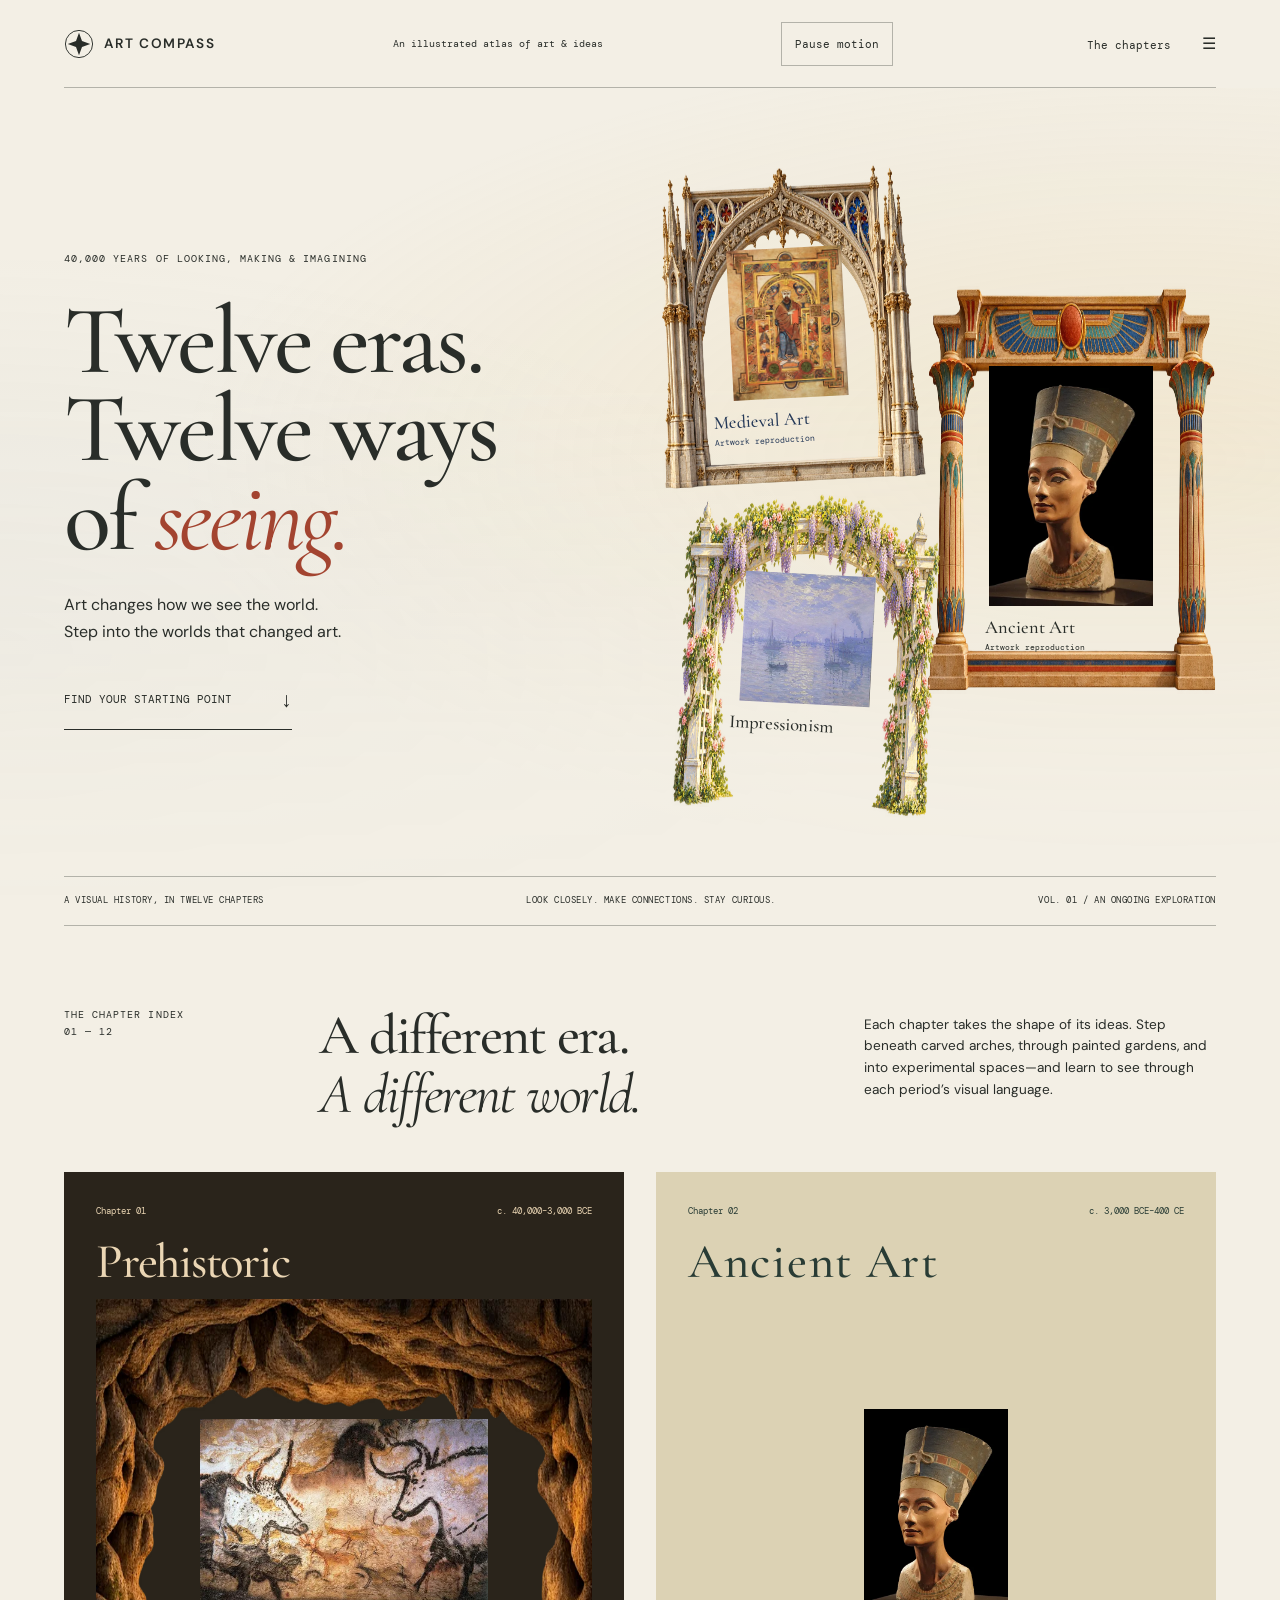
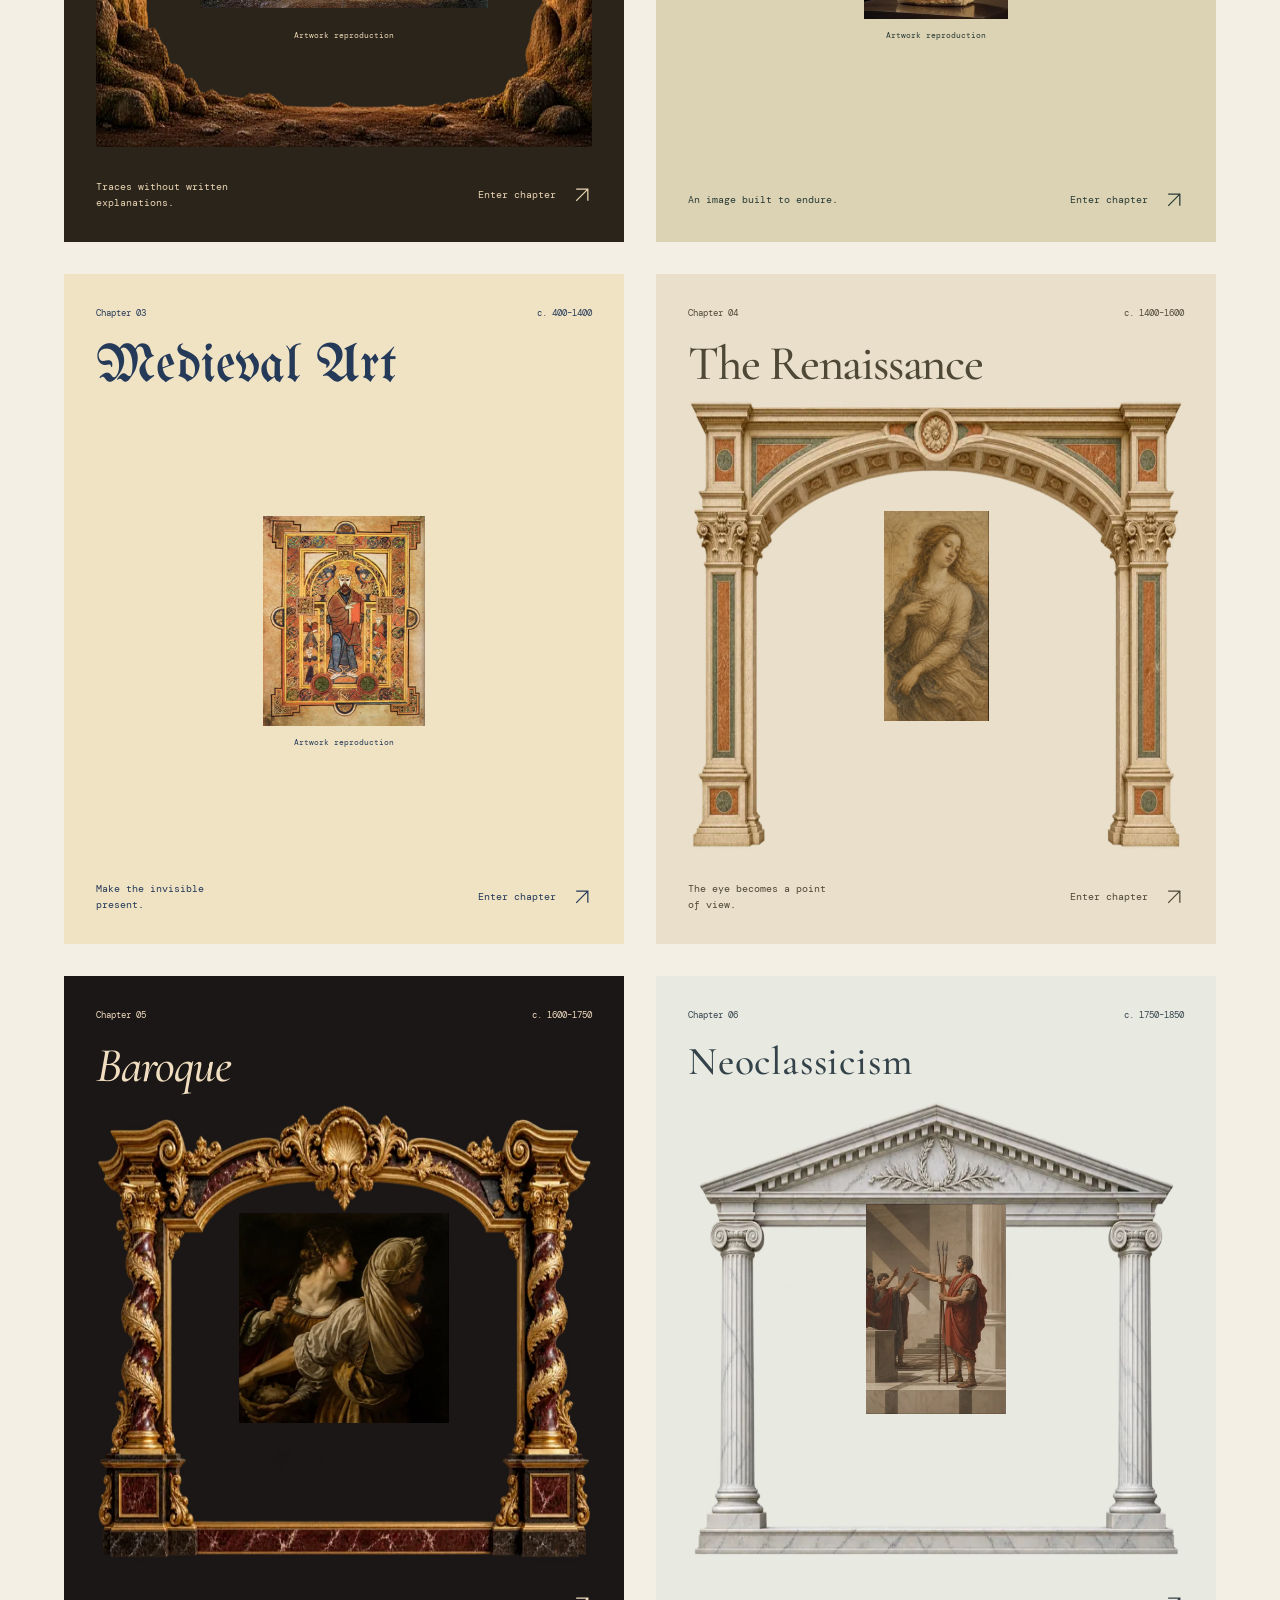
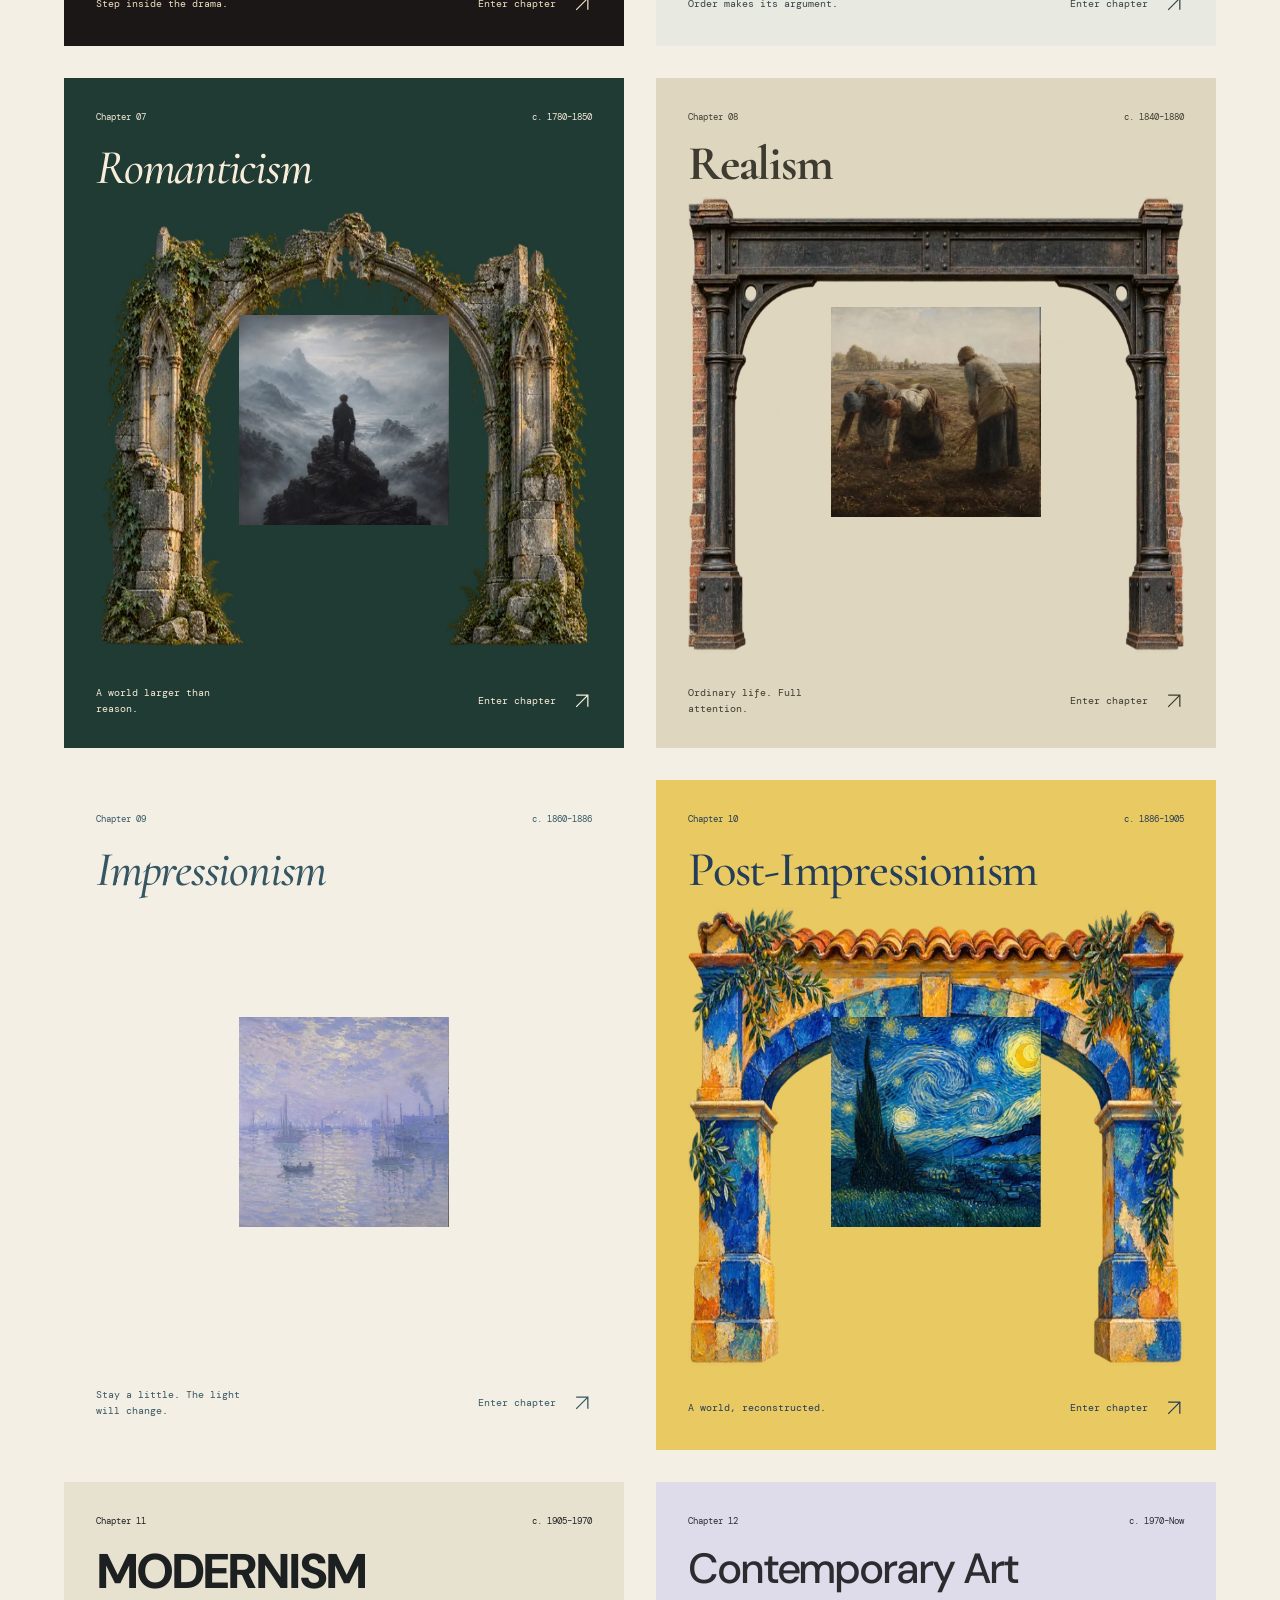
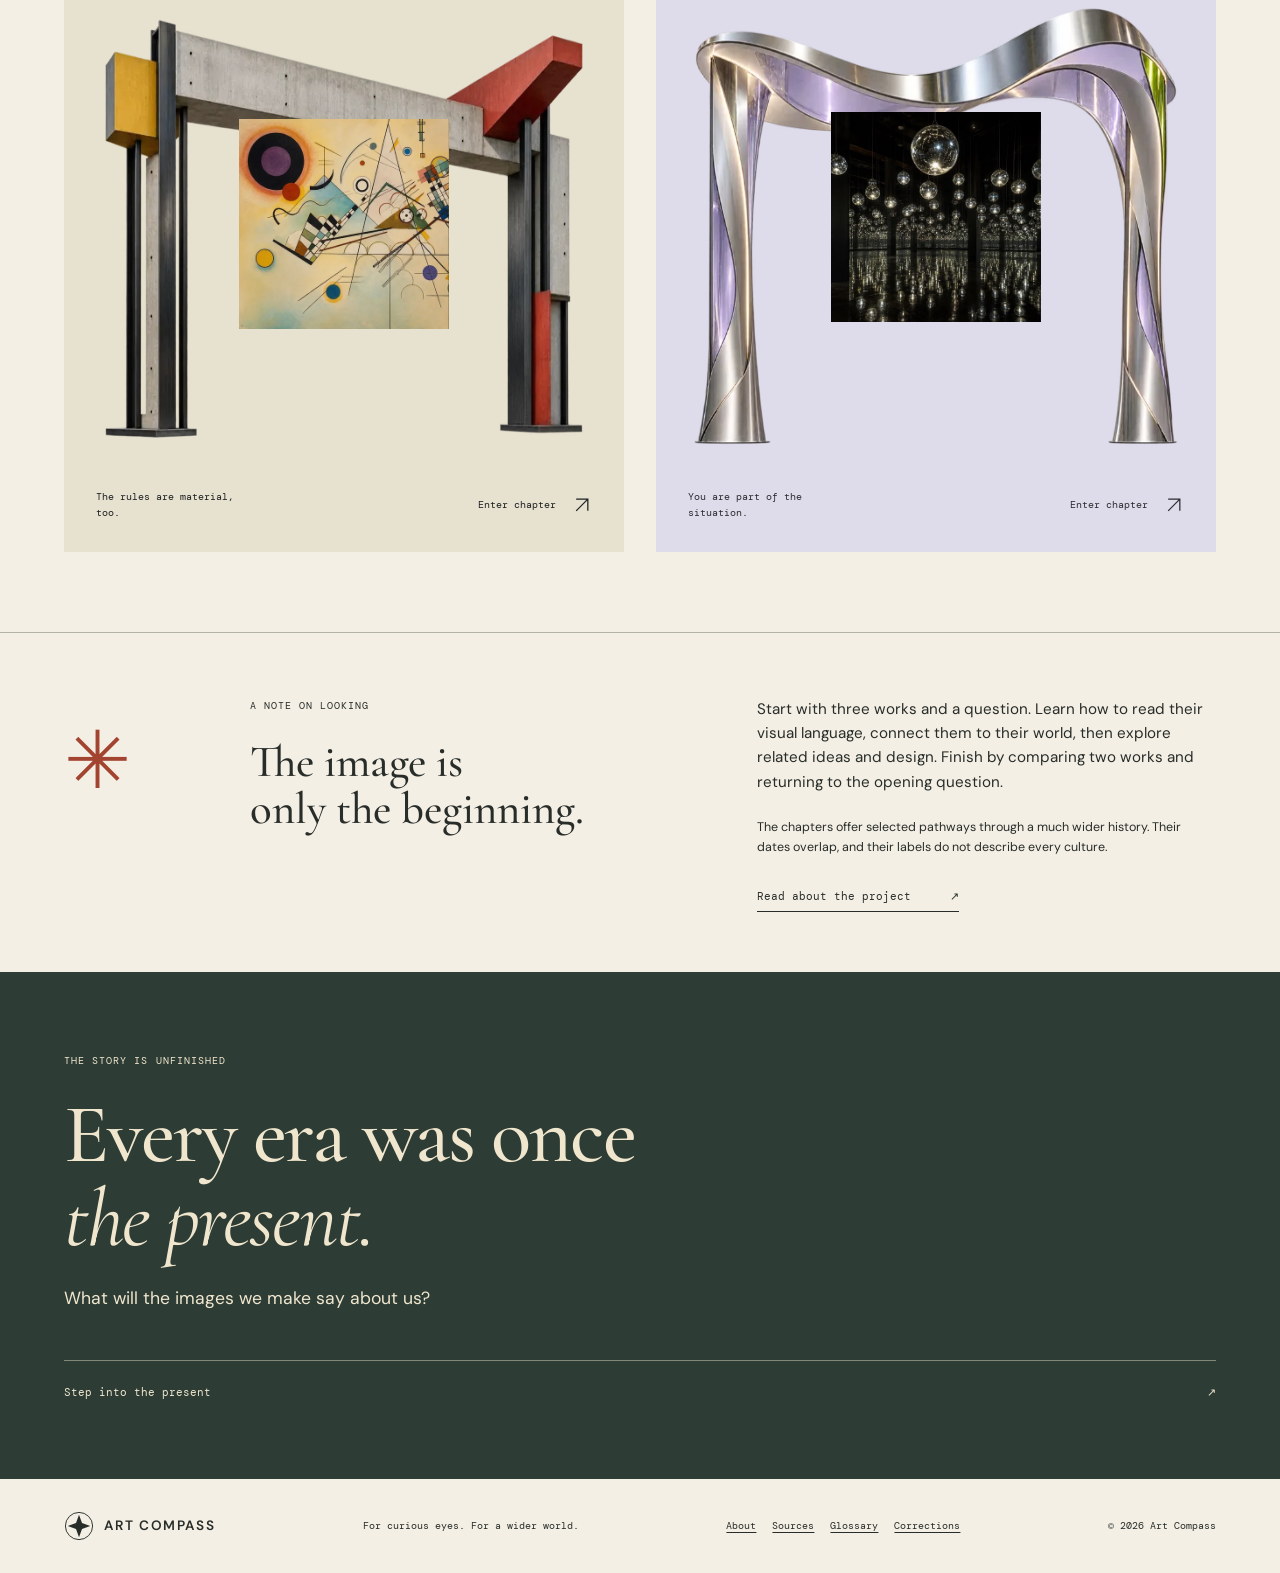
==== commit 7671d42c: "Refine chapter content and simplify the reading experience Organize all twelve chapters into six con" ====
--- a/index.html
+++ b/index.html
@@ -50,16 +50,16 @@
         <p class="intro">Art changes how we see the world.<br>Step into the worlds that changed art.</p>
         <a class="begin" href="#chapters">Find your starting point <span aria-hidden="true">↓</span></a>
       </div>
-      <div class="cover-gallery" aria-label="Three glimpses into the atlas"><a class="cover-piece cover-medieval" href="explore.html?era=medieval" aria-label="Explore Medieval Art"><span class="cover-number">03</span><img data-image-source="assets/museum/book-kells.jpg" src="assets/responsive/museum/book-kells-480.webp" srcset="assets/responsive/museum/book-kells-480.webp 480w, assets/responsive/museum/book-kells-960.webp 960w" sizes="(max-width: 760px) 24vw, 30vw" width="1484" height="1934" alt="Reproduction of Book of Kells" fetchpriority="auto"><span class="cover-label">Medieval Art<small>Artwork reproduction</small></span></a><a class="cover-piece cover-ancient" href="explore.html?era=ancient" aria-label="Explore Ancient Art"><span class="cover-number">02</span><img data-image-source="assets/museum/nefertiti.jpg" src="assets/responsive/museum/nefertiti-480.webp" srcset="assets/responsive/museum/nefertiti-480.webp 480w, assets/responsive/museum/nefertiti-960.webp 960w" sizes="(max-width: 760px) 24vw, 30vw" width="1282" height="1877" alt="Reproduction of Bust of Queen Nefertiti" fetchpriority="high"><span class="cover-label">Ancient Art<small>Artwork reproduction</small></span></a><a class="cover-piece cover-impressionism" href="explore.html?era=impressionism" aria-label="Explore Impressionism"><span class="cover-number">09</span><img data-image-source="assets/works/impression-sunrise.jpg" src="assets/responsive/works/impression-sunrise-480.webp" srcset="assets/responsive/works/impression-sunrise-480.webp 480w, assets/responsive/works/impression-sunrise-724.webp 724w" sizes="(max-width: 760px) 24vw, 30vw" width="724" height="724" alt="AI-generated interpretive study for Impression, Sunrise" fetchpriority="auto"><span class="cover-label">Impressionism<small>AI-generated interpretive study</small></span></a></div>
+      <div class="cover-gallery" aria-label="Three glimpses into the atlas"><a class="cover-piece cover-medieval" href="explore.html?era=medieval" aria-label="Explore Medieval Art"><span class="cover-number">03</span><img data-image-source="assets/museum/book-kells.jpg" src="assets/responsive/museum/book-kells-480.webp" srcset="assets/responsive/museum/book-kells-480.webp 480w, assets/responsive/museum/book-kells-960.webp 960w" sizes="(max-width: 760px) 24vw, 30vw" width="1484" height="1934" alt="Reproduction of Book of Kells" fetchpriority="auto"><span class="cover-label">Medieval Art<small>Artwork reproduction</small></span></a><a class="cover-piece cover-ancient" href="explore.html?era=ancient" aria-label="Explore Ancient Art"><span class="cover-number">02</span><img data-image-source="assets/museum/nefertiti.jpg" src="assets/responsive/museum/nefertiti-480.webp" srcset="assets/responsive/museum/nefertiti-480.webp 480w, assets/responsive/museum/nefertiti-960.webp 960w" sizes="(max-width: 760px) 24vw, 30vw" width="1282" height="1877" alt="Reproduction of Bust of Queen Nefertiti" fetchpriority="high"><span class="cover-label">Ancient Art<small>Artwork reproduction</small></span></a><a class="cover-piece cover-impressionism" href="explore.html?era=impressionism" aria-label="Explore Impressionism"><span class="cover-number">09</span><img data-image-source="assets/works/impression-sunrise.jpg" src="assets/responsive/works/impression-sunrise-480.webp" srcset="assets/responsive/works/impression-sunrise-480.webp 480w, assets/responsive/works/impression-sunrise-724.webp 724w" sizes="(max-width: 760px) 24vw, 30vw" width="724" height="724" alt="Illustration inspired by Impression, Sunrise" fetchpriority="auto"><span class="cover-label">Impressionism</span></a></div>
       <div class="cover-colophon"><span>A visual history, in twelve chapters</span><span>Look closely. Make connections. Stay curious.</span><span>Vol. 01 / An ongoing exploration</span></div>
     </section>
     <section class="atlas" id="chapters" aria-labelledby="atlas-title">
       <div class="atlas-intro"><p class="eyebrow">The chapter index<br>01 — 12</p><h2 id="atlas-title">A different era.<br><em>A different world.</em></h2><p>Each chapter takes the shape of its ideas. Step beneath carved arches, through painted gardens, and into experimental spaces—and learn to see through each period’s visual language.</p></div>
       <div class="chapter-grid"><a class="chapter-card prehistoric" id="prehistoric" href="explore.html?era=prehistoric" aria-labelledby="name-prehistoric">
       <div class="card-meta"><span>Chapter 01</span><span>c. 40,000–3,000 BCE</span></div>
-      <div class="card-title"><p>The first marks</p><h3 id="name-prehistoric">Prehistoric</h3></div>
+      <div class="card-title"><p>Marks that remain</p><h3 id="name-prehistoric">Prehistoric</h3></div>
       <figure class="card-art"><img data-image-source="assets/architecture/prehistoric.webp" src="assets/responsive/architecture/prehistoric-768.webp" srcset="assets/responsive/architecture/prehistoric-768.webp 768w, assets/architecture/prehistoric.webp 1536w" sizes="(max-width: 760px) 40vw, 50vw" width="1536" height="1024" class="card-architecture" alt="" aria-hidden="true" loading="lazy" decoding="async"><img data-image-source="assets/museum/lascaux.jpg" src="assets/responsive/museum/lascaux-480.webp" srcset="assets/responsive/museum/lascaux-480.webp 480w, assets/responsive/museum/lascaux-720.webp 720w" sizes="(max-width: 760px) 24vw, 30vw" width="720" height="472" alt="Reproduction of Lascaux Cave" loading="lazy" decoding="async"><figcaption>Artwork reproduction</figcaption></figure>
-      <div class="card-footer"><span>Before words. Beyond memory.</span><span class="card-enter">Enter chapter <svg class="arrow-icon" viewBox="0 0 24 24" aria-hidden="true"><path d="M5 19 19 5M5 5h14v14"/></svg></span></div>
+      <div class="card-footer"><span>Traces without written explanations.</span><span class="card-enter">Enter chapter <svg class="arrow-icon" viewBox="0 0 24 24" aria-hidden="true"><path d="M5 19 19 5M5 5h14v14"/></svg></span></div>
     </a><a class="chapter-card ancient" id="ancient" href="explore.html?era=ancient" aria-labelledby="name-ancient">
       <div class="card-meta"><span>Chapter 02</span><span>c. 3,000 BCE–400 CE</span></div>
       <div class="card-title"><p>Measure &amp; monument</p><h3 id="name-ancient">Ancient Art</h3></div>
@@ -73,51 +73,51 @@
     </a><a class="chapter-card renaissance" id="renaissance" href="explore.html?era=renaissance" aria-labelledby="name-renaissance">
       <div class="card-meta"><span>Chapter 04</span><span>c. 1400–1600</span></div>
       <div class="card-title"><p>The measured world</p><h3 id="name-renaissance">The Renaissance</h3></div>
-      <figure class="card-art"><img data-image-source="assets/architecture/renaissance.webp" src="assets/responsive/architecture/renaissance-768.webp" srcset="assets/responsive/architecture/renaissance-768.webp 768w, assets/architecture/renaissance.webp 1536w" sizes="(max-width: 760px) 40vw, 50vw" width="1536" height="1024" class="card-architecture" alt="" aria-hidden="true" loading="lazy" decoding="async"><img data-image-source="assets/works/birth-venus.jpg" src="assets/responsive/works/birth-venus-480.webp" srcset="assets/responsive/works/birth-venus-480.webp 480w, assets/responsive/works/birth-venus-512.webp 512w" sizes="(max-width: 760px) 24vw, 30vw" width="512" height="1024" alt="AI-generated interpretive study for The Birth of Venus" loading="lazy" decoding="async"><figcaption>AI-generated interpretive study</figcaption></figure>
+      <figure class="card-art"><img data-image-source="assets/architecture/renaissance.webp" src="assets/responsive/architecture/renaissance-768.webp" srcset="assets/responsive/architecture/renaissance-768.webp 768w, assets/architecture/renaissance.webp 1536w" sizes="(max-width: 760px) 40vw, 50vw" width="1536" height="1024" class="card-architecture" alt="" aria-hidden="true" loading="lazy" decoding="async"><img data-image-source="assets/works/birth-venus.jpg" src="assets/responsive/works/birth-venus-480.webp" srcset="assets/responsive/works/birth-venus-480.webp 480w, assets/responsive/works/birth-venus-512.webp 512w" sizes="(max-width: 760px) 24vw, 30vw" width="512" height="1024" alt="Illustration inspired by The Birth of Venus" loading="lazy" decoding="async"></figure>
       <div class="card-footer"><span>The eye becomes a point of view.</span><span class="card-enter">Enter chapter <svg class="arrow-icon" viewBox="0 0 24 24" aria-hidden="true"><path d="M5 19 19 5M5 5h14v14"/></svg></span></div>
     </a><a class="chapter-card baroque" id="baroque" href="explore.html?era=baroque" aria-labelledby="name-baroque">
       <div class="card-meta"><span>Chapter 05</span><span>c. 1600–1750</span></div>
       <div class="card-title"><p>The world as theatre</p><h3 id="name-baroque">Baroque</h3></div>
-      <figure class="card-art"><img data-image-source="assets/architecture/baroque.webp" src="assets/responsive/architecture/baroque-768.webp" srcset="assets/responsive/architecture/baroque-768.webp 768w, assets/architecture/baroque.webp 1536w" sizes="(max-width: 760px) 40vw, 50vw" width="1536" height="1024" class="card-architecture" alt="" aria-hidden="true" loading="lazy" decoding="async"><img data-image-source="assets/works/judith-holofernes.jpg" src="assets/responsive/works/judith-holofernes-480.webp" srcset="assets/responsive/works/judith-holofernes-480.webp 480w, assets/responsive/works/judith-holofernes-724.webp 724w" sizes="(max-width: 760px) 24vw, 30vw" width="724" height="724" alt="AI-generated interpretive study for Judith Beheading Holofernes" loading="lazy" decoding="async"><figcaption>AI-generated interpretive study</figcaption></figure>
+      <figure class="card-art"><img data-image-source="assets/architecture/baroque.webp" src="assets/responsive/architecture/baroque-768.webp" srcset="assets/responsive/architecture/baroque-768.webp 768w, assets/architecture/baroque.webp 1536w" sizes="(max-width: 760px) 40vw, 50vw" width="1536" height="1024" class="card-architecture" alt="" aria-hidden="true" loading="lazy" decoding="async"><img data-image-source="assets/works/judith-holofernes.jpg" src="assets/responsive/works/judith-holofernes-480.webp" srcset="assets/responsive/works/judith-holofernes-480.webp 480w, assets/responsive/works/judith-holofernes-724.webp 724w" sizes="(max-width: 760px) 24vw, 30vw" width="724" height="724" alt="Illustration inspired by Judith Beheading Holofernes" loading="lazy" decoding="async"></figure>
       <div class="card-footer"><span>Step inside the drama.</span><span class="card-enter">Enter chapter <svg class="arrow-icon" viewBox="0 0 24 24" aria-hidden="true"><path d="M5 19 19 5M5 5h14v14"/></svg></span></div>
     </a><a class="chapter-card neoclassicism" id="neoclassicism" href="explore.html?era=neoclassicism" aria-labelledby="name-neoclassicism">
       <div class="card-meta"><span>Chapter 06</span><span>c. 1750–1850</span></div>
       <div class="card-title"><p>The architecture of reason</p><h3 id="name-neoclassicism">Neoclassicism</h3></div>
-      <figure class="card-art"><img data-image-source="assets/architecture/neoclassicism.webp" src="assets/responsive/architecture/neoclassicism-768.webp" srcset="assets/responsive/architecture/neoclassicism-768.webp 768w, assets/architecture/neoclassicism.webp 1536w" sizes="(max-width: 760px) 40vw, 50vw" width="1536" height="1024" class="card-architecture" alt="" aria-hidden="true" loading="lazy" decoding="async"><img data-image-source="assets/works/oath-horatii.jpg" src="assets/responsive/works/oath-horatii-480.webp" srcset="assets/responsive/works/oath-horatii-480.webp 480w, assets/responsive/works/oath-horatii-591.webp 591w" sizes="(max-width: 760px) 24vw, 30vw" width="591" height="887" alt="AI-generated interpretive study for Oath of the Horatii" loading="lazy" decoding="async"><figcaption>AI-generated interpretive study</figcaption></figure>
+      <figure class="card-art"><img data-image-source="assets/architecture/neoclassicism.webp" src="assets/responsive/architecture/neoclassicism-768.webp" srcset="assets/responsive/architecture/neoclassicism-768.webp 768w, assets/architecture/neoclassicism.webp 1536w" sizes="(max-width: 760px) 40vw, 50vw" width="1536" height="1024" class="card-architecture" alt="" aria-hidden="true" loading="lazy" decoding="async"><img data-image-source="assets/works/oath-horatii.jpg" src="assets/responsive/works/oath-horatii-480.webp" srcset="assets/responsive/works/oath-horatii-480.webp 480w, assets/responsive/works/oath-horatii-591.webp 591w" sizes="(max-width: 760px) 24vw, 30vw" width="591" height="887" alt="Illustration inspired by Oath of the Horatii" loading="lazy" decoding="async"></figure>
       <div class="card-footer"><span>Order makes its argument.</span><span class="card-enter">Enter chapter <svg class="arrow-icon" viewBox="0 0 24 24" aria-hidden="true"><path d="M5 19 19 5M5 5h14v14"/></svg></span></div>
     </a><a class="chapter-card romanticism" id="romanticism" href="explore.html?era=romanticism" aria-labelledby="name-romanticism">
       <div class="card-meta"><span>Chapter 07</span><span>c. 1780–1850</span></div>
       <div class="card-title"><p>Into the sublime</p><h3 id="name-romanticism">Romanticism</h3></div>
-      <figure class="card-art"><img data-image-source="assets/architecture/romanticism.webp" src="assets/responsive/architecture/romanticism-768.webp" srcset="assets/responsive/architecture/romanticism-768.webp 768w, assets/architecture/romanticism.webp 1536w" sizes="(max-width: 760px) 40vw, 50vw" width="1536" height="1024" class="card-architecture" alt="" aria-hidden="true" loading="lazy" decoding="async"><img data-image-source="assets/works/wanderer-sea-fog.jpg" src="assets/responsive/works/wanderer-sea-fog-480.webp" srcset="assets/responsive/works/wanderer-sea-fog-480.webp 480w, assets/responsive/works/wanderer-sea-fog-724.webp 724w" sizes="(max-width: 760px) 24vw, 30vw" width="724" height="724" alt="AI-generated interpretive study for Wanderer above the Sea of Fog" loading="lazy" decoding="async"><figcaption>AI-generated interpretive study</figcaption></figure>
+      <figure class="card-art"><img data-image-source="assets/architecture/romanticism.webp" src="assets/responsive/architecture/romanticism-768.webp" srcset="assets/responsive/architecture/romanticism-768.webp 768w, assets/architecture/romanticism.webp 1536w" sizes="(max-width: 760px) 40vw, 50vw" width="1536" height="1024" class="card-architecture" alt="" aria-hidden="true" loading="lazy" decoding="async"><img data-image-source="assets/works/wanderer-sea-fog.jpg" src="assets/responsive/works/wanderer-sea-fog-480.webp" srcset="assets/responsive/works/wanderer-sea-fog-480.webp 480w, assets/responsive/works/wanderer-sea-fog-724.webp 724w" sizes="(max-width: 760px) 24vw, 30vw" width="724" height="724" alt="Illustration inspired by Wanderer above the Sea of Fog" loading="lazy" decoding="async"></figure>
       <div class="card-footer"><span>A world larger than reason.</span><span class="card-enter">Enter chapter <svg class="arrow-icon" viewBox="0 0 24 24" aria-hidden="true"><path d="M5 19 19 5M5 5h14v14"/></svg></span></div>
     </a><a class="chapter-card realism" id="realism" href="explore.html?era=realism" aria-labelledby="name-realism">
       <div class="card-meta"><span>Chapter 08</span><span>c. 1840–1880</span></div>
       <div class="card-title"><p>The illustrated journal</p><h3 id="name-realism">Realism</h3></div>
-      <figure class="card-art"><img data-image-source="assets/architecture/realism.webp" src="assets/responsive/architecture/realism-768.webp" srcset="assets/responsive/architecture/realism-768.webp 768w, assets/architecture/realism.webp 1536w" sizes="(max-width: 760px) 40vw, 50vw" width="1536" height="1024" class="card-architecture" alt="" aria-hidden="true" loading="lazy" decoding="async"><img data-image-source="assets/works/gleaners.jpg" src="assets/responsive/works/gleaners-480.webp" srcset="assets/responsive/works/gleaners-480.webp 480w, assets/responsive/works/gleaners-724.webp 724w" sizes="(max-width: 760px) 24vw, 30vw" width="724" height="724" alt="AI-generated interpretive study for The Gleaners" loading="lazy" decoding="async"><figcaption>AI-generated interpretive study</figcaption></figure>
+      <figure class="card-art"><img data-image-source="assets/architecture/realism.webp" src="assets/responsive/architecture/realism-768.webp" srcset="assets/responsive/architecture/realism-768.webp 768w, assets/architecture/realism.webp 1536w" sizes="(max-width: 760px) 40vw, 50vw" width="1536" height="1024" class="card-architecture" alt="" aria-hidden="true" loading="lazy" decoding="async"><img data-image-source="assets/works/gleaners.jpg" src="assets/responsive/works/gleaners-480.webp" srcset="assets/responsive/works/gleaners-480.webp 480w, assets/responsive/works/gleaners-724.webp 724w" sizes="(max-width: 760px) 24vw, 30vw" width="724" height="724" alt="Illustration inspired by The Gleaners" loading="lazy" decoding="async"></figure>
       <div class="card-footer"><span>Ordinary life. Full attention.</span><span class="card-enter">Enter chapter <svg class="arrow-icon" viewBox="0 0 24 24" aria-hidden="true"><path d="M5 19 19 5M5 5h14v14"/></svg></span></div>
     </a><a class="chapter-card impressionism" id="impressionism" href="explore.html?era=impressionism" aria-labelledby="name-impressionism">
       <div class="card-meta"><span>Chapter 09</span><span>c. 1860–1886</span></div>
       <div class="card-title"><p>An instant, held in color</p><h3 id="name-impressionism">Impressionism</h3></div>
-      <figure class="card-art"><img data-image-source="assets/architecture/impressionism.webp" src="assets/responsive/architecture/impressionism-768.webp" srcset="assets/responsive/architecture/impressionism-768.webp 768w, assets/architecture/impressionism.webp 1536w" sizes="(max-width: 760px) 40vw, 50vw" width="1536" height="1024" class="card-architecture" alt="" aria-hidden="true" loading="lazy" decoding="async"><img data-image-source="assets/works/impression-sunrise.jpg" src="assets/responsive/works/impression-sunrise-480.webp" srcset="assets/responsive/works/impression-sunrise-480.webp 480w, assets/responsive/works/impression-sunrise-724.webp 724w" sizes="(max-width: 760px) 24vw, 30vw" width="724" height="724" alt="AI-generated interpretive study for Impression, Sunrise" loading="lazy" decoding="async"><figcaption>AI-generated interpretive study</figcaption></figure>
+      <figure class="card-art"><img data-image-source="assets/architecture/impressionism.webp" src="assets/responsive/architecture/impressionism-768.webp" srcset="assets/responsive/architecture/impressionism-768.webp 768w, assets/architecture/impressionism.webp 1536w" sizes="(max-width: 760px) 40vw, 50vw" width="1536" height="1024" class="card-architecture" alt="" aria-hidden="true" loading="lazy" decoding="async"><img data-image-source="assets/works/impression-sunrise.jpg" src="assets/responsive/works/impression-sunrise-480.webp" srcset="assets/responsive/works/impression-sunrise-480.webp 480w, assets/responsive/works/impression-sunrise-724.webp 724w" sizes="(max-width: 760px) 24vw, 30vw" width="724" height="724" alt="Illustration inspired by Impression, Sunrise" loading="lazy" decoding="async"></figure>
       <div class="card-footer"><span>Stay a little. The light will change.</span><span class="card-enter">Enter chapter <svg class="arrow-icon" viewBox="0 0 24 24" aria-hidden="true"><path d="M5 19 19 5M5 5h14v14"/></svg></span></div>
     </a><a class="chapter-card post-impressionism" id="post-impressionism" href="explore.html?era=post-impressionism" aria-labelledby="name-post-impressionism">
       <div class="card-meta"><span>Chapter 10</span><span>c. 1886–1905</span></div>
       <div class="card-title"><p>Beyond the visible</p><h3 id="name-post-impressionism">Post-Impressionism</h3></div>
-      <figure class="card-art"><img data-image-source="assets/architecture/post-impressionism.webp" src="assets/responsive/architecture/post-impressionism-768.webp" srcset="assets/responsive/architecture/post-impressionism-768.webp 768w, assets/architecture/post-impressionism.webp 1536w" sizes="(max-width: 760px) 40vw, 50vw" width="1536" height="1024" class="card-architecture" alt="" aria-hidden="true" loading="lazy" decoding="async"><img data-image-source="assets/works/starry-night.jpg" src="assets/responsive/works/starry-night-480.webp" srcset="assets/responsive/works/starry-night-480.webp 480w, assets/responsive/works/starry-night-724.webp 724w" sizes="(max-width: 760px) 24vw, 30vw" width="724" height="724" alt="AI-generated interpretive study for The Starry Night" loading="lazy" decoding="async"><figcaption>AI-generated interpretive study</figcaption></figure>
+      <figure class="card-art"><img data-image-source="assets/architecture/post-impressionism.webp" src="assets/responsive/architecture/post-impressionism-768.webp" srcset="assets/responsive/architecture/post-impressionism-768.webp 768w, assets/architecture/post-impressionism.webp 1536w" sizes="(max-width: 760px) 40vw, 50vw" width="1536" height="1024" class="card-architecture" alt="" aria-hidden="true" loading="lazy" decoding="async"><img data-image-source="assets/works/starry-night.jpg" src="assets/responsive/works/starry-night-480.webp" srcset="assets/responsive/works/starry-night-480.webp 480w, assets/responsive/works/starry-night-724.webp 724w" sizes="(max-width: 760px) 24vw, 30vw" width="724" height="724" alt="Illustration inspired by The Starry Night" loading="lazy" decoding="async"></figure>
       <div class="card-footer"><span>A world, reconstructed.</span><span class="card-enter">Enter chapter <svg class="arrow-icon" viewBox="0 0 24 24" aria-hidden="true"><path d="M5 19 19 5M5 5h14v14"/></svg></span></div>
     </a><a class="chapter-card modernism" id="modernism" href="explore.html?era=modernism" aria-labelledby="name-modernism">
       <div class="card-meta"><span>Chapter 11</span><span>c. 1905–1970</span></div>
       <div class="card-title"><p>An experiment in seeing</p><h3 id="name-modernism">Modernism</h3></div>
-      <figure class="card-art"><img data-image-source="assets/architecture/modernism.webp" src="assets/responsive/architecture/modernism-768.webp" srcset="assets/responsive/architecture/modernism-768.webp 768w, assets/architecture/modernism.webp 1536w" sizes="(max-width: 760px) 40vw, 50vw" width="1536" height="1024" class="card-architecture" alt="" aria-hidden="true" loading="lazy" decoding="async"><img data-image-source="assets/works/composition-viii.jpg" src="assets/responsive/works/composition-viii-480.webp" srcset="assets/responsive/works/composition-viii-480.webp 480w, assets/responsive/works/composition-viii-724.webp 724w" sizes="(max-width: 760px) 24vw, 30vw" width="724" height="724" alt="AI-generated interpretive study for Composition 8" loading="lazy" decoding="async"><figcaption>AI-generated interpretive study</figcaption></figure>
+      <figure class="card-art"><img data-image-source="assets/architecture/modernism.webp" src="assets/responsive/architecture/modernism-768.webp" srcset="assets/responsive/architecture/modernism-768.webp 768w, assets/architecture/modernism.webp 1536w" sizes="(max-width: 760px) 40vw, 50vw" width="1536" height="1024" class="card-architecture" alt="" aria-hidden="true" loading="lazy" decoding="async"><img data-image-source="assets/works/composition-viii.jpg" src="assets/responsive/works/composition-viii-480.webp" srcset="assets/responsive/works/composition-viii-480.webp 480w, assets/responsive/works/composition-viii-724.webp 724w" sizes="(max-width: 760px) 24vw, 30vw" width="724" height="724" alt="Illustration inspired by Composition 8" loading="lazy" decoding="async"></figure>
       <div class="card-footer"><span>The rules are material, too.</span><span class="card-enter">Enter chapter <svg class="arrow-icon" viewBox="0 0 24 24" aria-hidden="true"><path d="M5 19 19 5M5 5h14v14"/></svg></span></div>
     </a><a class="chapter-card contemporary" id="contemporary" href="explore.html?era=contemporary" aria-labelledby="name-contemporary">
       <div class="card-meta"><span>Chapter 12</span><span>c. 1970–Now</span></div>
       <div class="card-title"><p>An exhibition in progress</p><h3 id="name-contemporary">Contemporary Art</h3></div>
-      <figure class="card-art"><img data-image-source="assets/architecture/contemporary.webp" src="assets/responsive/architecture/contemporary-768.webp" srcset="assets/responsive/architecture/contemporary-768.webp 768w, assets/architecture/contemporary.webp 1536w" sizes="(max-width: 760px) 40vw, 50vw" width="1536" height="1024" class="card-architecture" alt="" aria-hidden="true" loading="lazy" decoding="async"><img data-image-source="assets/works/infinity-mirror-rooms.jpg" src="assets/responsive/works/infinity-mirror-rooms-480.webp" srcset="assets/responsive/works/infinity-mirror-rooms-480.webp 480w, assets/responsive/works/infinity-mirror-rooms-724.webp 724w" sizes="(max-width: 760px) 24vw, 30vw" width="724" height="724" alt="AI-generated interpretive study for Yayoi Kusama" loading="lazy" decoding="async"><figcaption>AI-generated interpretive study</figcaption></figure>
+      <figure class="card-art"><img data-image-source="assets/architecture/contemporary.webp" src="assets/responsive/architecture/contemporary-768.webp" srcset="assets/responsive/architecture/contemporary-768.webp 768w, assets/architecture/contemporary.webp 1536w" sizes="(max-width: 760px) 40vw, 50vw" width="1536" height="1024" class="card-architecture" alt="" aria-hidden="true" loading="lazy" decoding="async"><img data-image-source="assets/works/infinity-mirror-rooms.jpg" src="assets/responsive/works/infinity-mirror-rooms-480.webp" srcset="assets/responsive/works/infinity-mirror-rooms-480.webp 480w, assets/responsive/works/infinity-mirror-rooms-724.webp 724w" sizes="(max-width: 760px) 24vw, 30vw" width="724" height="724" alt="Illustration inspired by Yayoi Kusama" loading="lazy" decoding="async"></figure>
       <div class="card-footer"><span>You are part of the situation.</span><span class="card-enter">Enter chapter <svg class="arrow-icon" viewBox="0 0 24 24" aria-hidden="true"><path d="M5 19 19 5M5 5h14v14"/></svg></span></div>
     </a></div>
     </section>
-    <section class="reading-note" aria-labelledby="reading-title"><span class="note-symbol" aria-hidden="true">✳</span><div><p class="eyebrow">A note on looking</p><h2 id="reading-title">The image is<br>only the beginning.</h2></div><div><p>Meet the works. Try a visual experiment. Follow the beliefs, materials, and encounters that shaped them. Then ask what their images changed in return.</p><p class="small">The chapters offer selected pathways through a much wider history. Reproductions and AI-generated interpretive studies are labeled throughout. The architectural surrounds are AI-generated interpretations of selected visual traditions.</p><a href="about.html">Read about the project <span aria-hidden="true">↗</span></a></div></section>
+    <section class="reading-note" aria-labelledby="reading-title"><span class="note-symbol" aria-hidden="true">✳</span><div><p class="eyebrow">A note on looking</p><h2 id="reading-title">The image is<br>only the beginning.</h2></div><div><p>Start with three works and a question. Learn how to read their visual language, connect them to their world, then explore related ideas and design. Finish by comparing two works and returning to the opening question.</p><p class="small">The chapters offer selected pathways through a much wider history. Their dates overlap, and their labels do not describe every culture.</p><a href="about.html">Read about the project <span aria-hidden="true">↗</span></a></div></section>
     <section class="epilogue" aria-labelledby="end-title"><p class="eyebrow">The story is unfinished</p><h2 id="end-title">Every era was once<br><em>the present.</em></h2><p>What will the images we make say about us?</p><a href="explore.html?era=contemporary">Step into the present <span aria-hidden="true">↗</span></a></section>
   </main>
   <footer><a class="brand" href="#top"><svg viewBox="0 0 32 32" aria-hidden="true"><circle cx="16" cy="16" r="14.5"/><path d="m16 4 3.2 8.8L28 16l-8.8 3.2L16 28l-3.2-8.8L4 16l8.8-3.2z"/><circle cx="16" cy="16" r="2"/></svg><span>ART COMPASS</span></a><p>For curious eyes. For a wider world.</p><nav aria-label="Project information"><a href="about.html">About</a><a href="sources.html">Sources</a><a href="glossary.html">Glossary</a><a href="corrections.html">Corrections</a></nav><p>© <span id="year">2026</span> Art Compass</p></footer>
--- a/css/architecture.css
+++ b/css/architecture.css
@@ -1,5 +1,5 @@
 /* Generated architectural studies supply the structure. Text and artworks remain HTML.
-   The surrounds are decorative, local images; the captions identify them as interpretations. */
+   The surrounds are decorative, local images with descriptive captions. */
 [data-era='prehistoric'], .chapter-card.prehistoric { --architecture: url('../assets/architecture/prehistoric.webp'); }
 [data-era='ancient'], .chapter-card.ancient { --architecture: url('../assets/architecture/ancient.webp'); }
 [data-era='medieval'], .chapter-card.medieval { --architecture: url('../assets/architecture/medieval.webp'); }
--- a/css/mobile.css
+++ b/css/mobile.css
@@ -94,7 +94,7 @@
   .story-act { padding-block: 2.75rem; }
   .story-act::before { font-size: .75rem; margin-bottom: 1.5rem; letter-spacing: .04em; }
   .section-intro h2, .origins > h2, .seeing-section h2, .legacy-section h2, .learning-lab h2, .era-sources h2 { font-size: clamp(2.1rem, 8.5vw, 3rem); }
-  .section-intro p, .work-reading p, .impact p, .book-row p, .exchange-row p, .design-notes p, .legacy-section aside p, .legacy-section > div > p, .lab-copy > p, .lab-status, .design-note > p, #takeaways li, #quiz-question, #quiz-result, #progress-status { font-size: 1rem; line-height: 1.7; }
+  .section-intro p, .work-reading p, .impact p, .book-row p, .exchange-row p, .design-notes p, .legacy-section aside p, .legacy-section > div > p, .lab-copy > p, .lab-status, .design-note > p, #takeaways li, #progress-status { font-size: 1rem; line-height: 1.7; }
   .work-reading h4, .work-title h3 small, .object-meta, .collection-link, .work-study figcaption, .visual-gallery figcaption, .architecture-study figcaption, #parallel-worlds p, #map-note, .map-text, .exchange-route, .compare-images figcaption, .compare-questions p { font-size: .875rem; line-height: 1.6; }
   .glossary-jump, .map-legend, .book-row small, .exchange-row b { font-size: .8rem; line-height: 1.6; }
   .glossary-jump a { display: inline-flex; align-items: center; min-height: 44px; padding-inline: .25rem; }
@@ -117,13 +117,10 @@
   .looking-reveal summary, .map-text summary { min-height: 48px; display: flex; align-items: center; font-size: .9rem; }
   .notice-list { font-size: 1rem; }
   .image-open i { font-size: .75rem; padding: .6rem .75rem; }
-  .lab-controls button, .rupture-stage button, #knowledge-check button { min-height: 48px; font-size: .9rem; }
+  .lab-controls button, .rupture-stage button, #mark-complete { min-height: 48px; font-size: .9rem; }
   .lab-controls input { min-height: 48px; }
   .lab-controls label, .lab-scale { font-size: .8rem; }
-  #quiz-options label { min-height: 56px; padding: .85rem; font-size: 1rem; line-height: 1.5; }
-  #quiz-options input { width: 20px; height: 20px; }
-  #knowledge-check button { width: 100%; }
-  #knowledge-check legend { font-size: .8rem; }
+  #mark-complete { width: 100%; }
   .era-sources li > div { font-size: 1rem; }
   .era-sources li span, .era-sources > p { font-size: .875rem; }
   .era-sources > p a, footer a:not(.brand) { display: inline-flex; min-height: 44px; align-items: center; }
